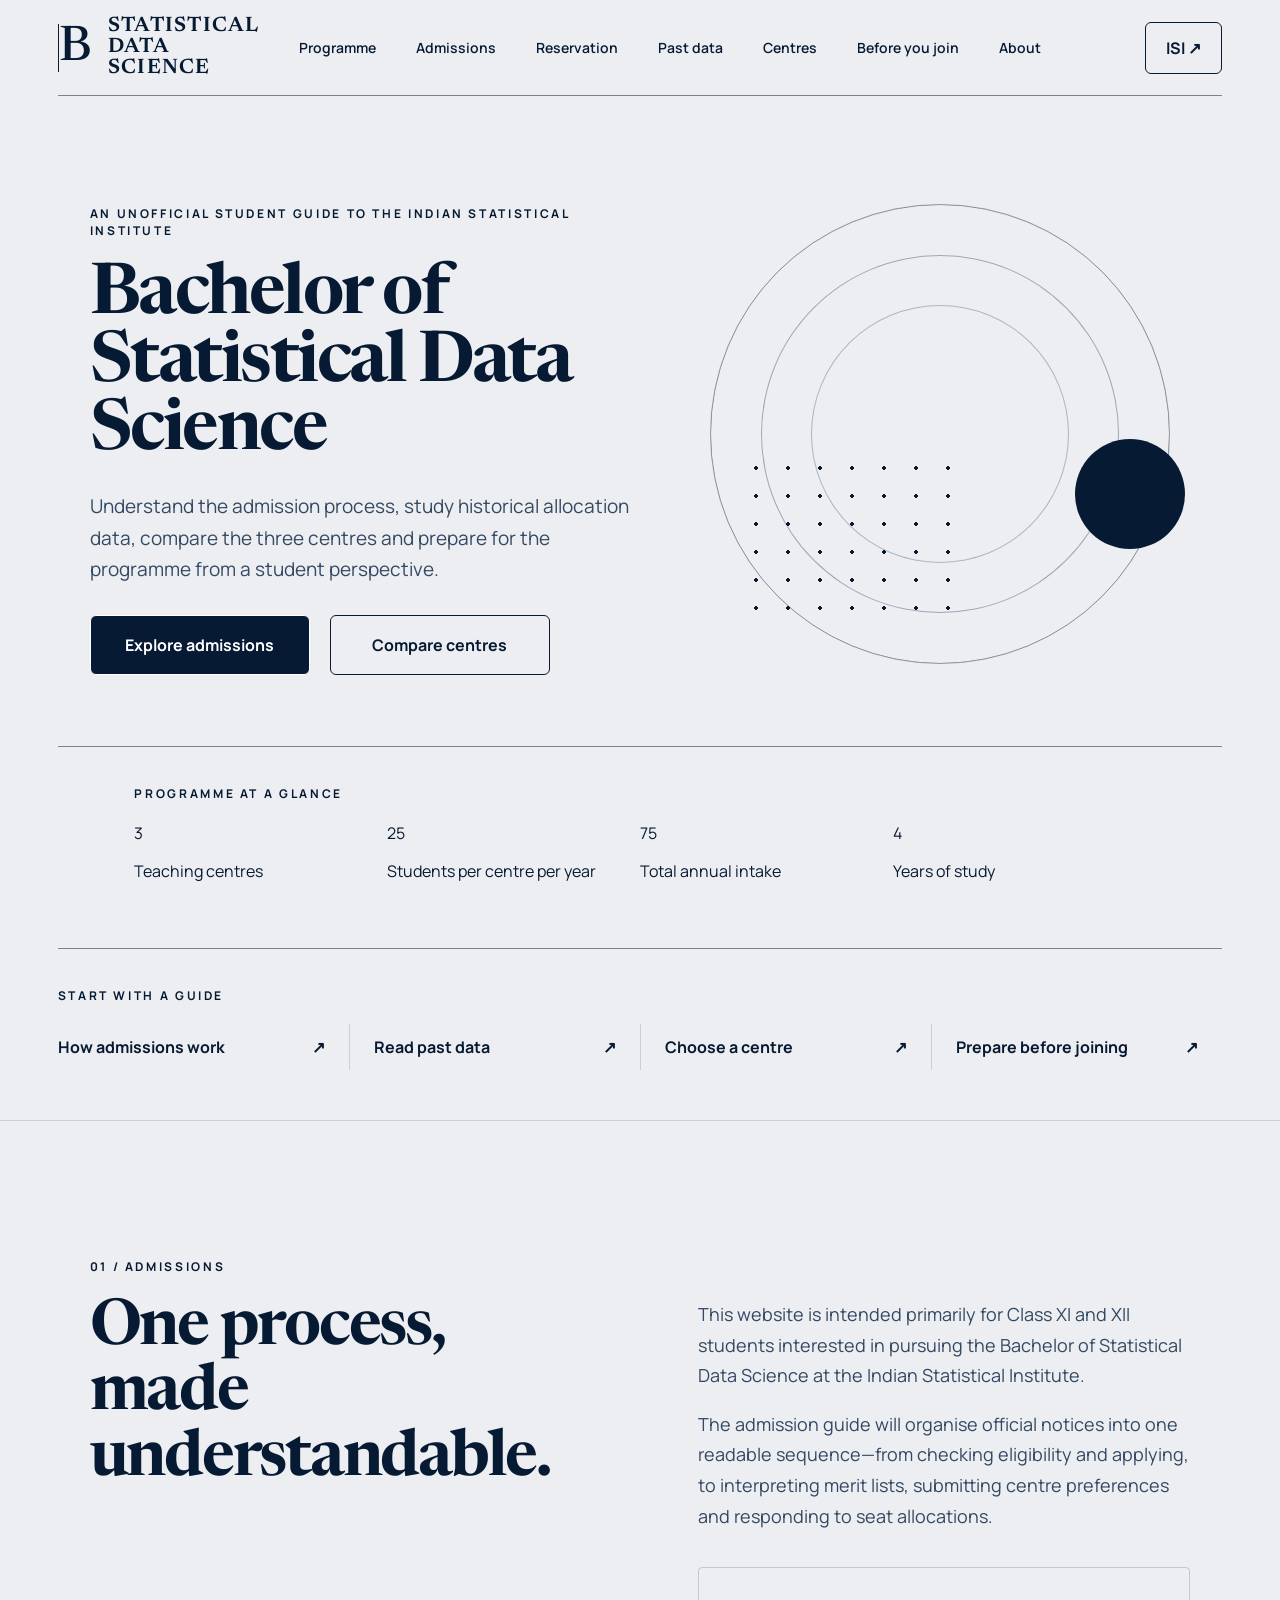
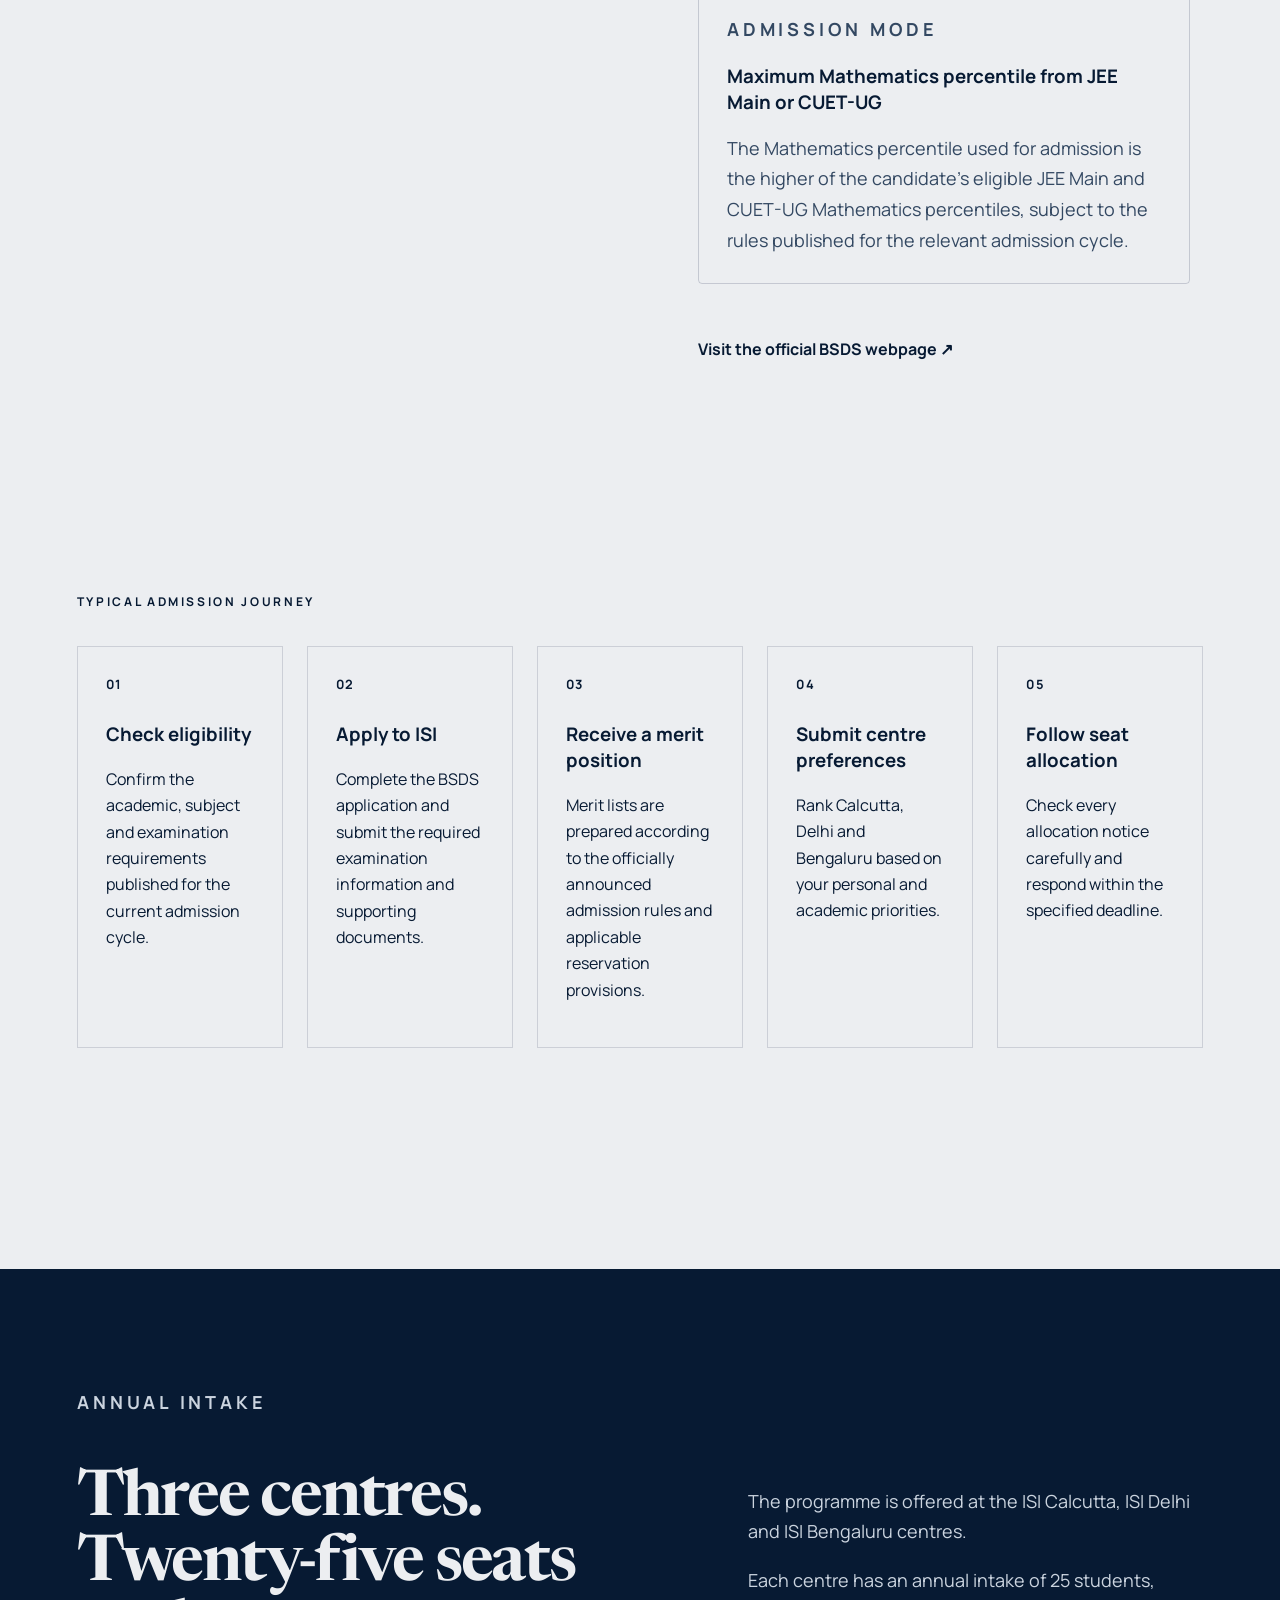
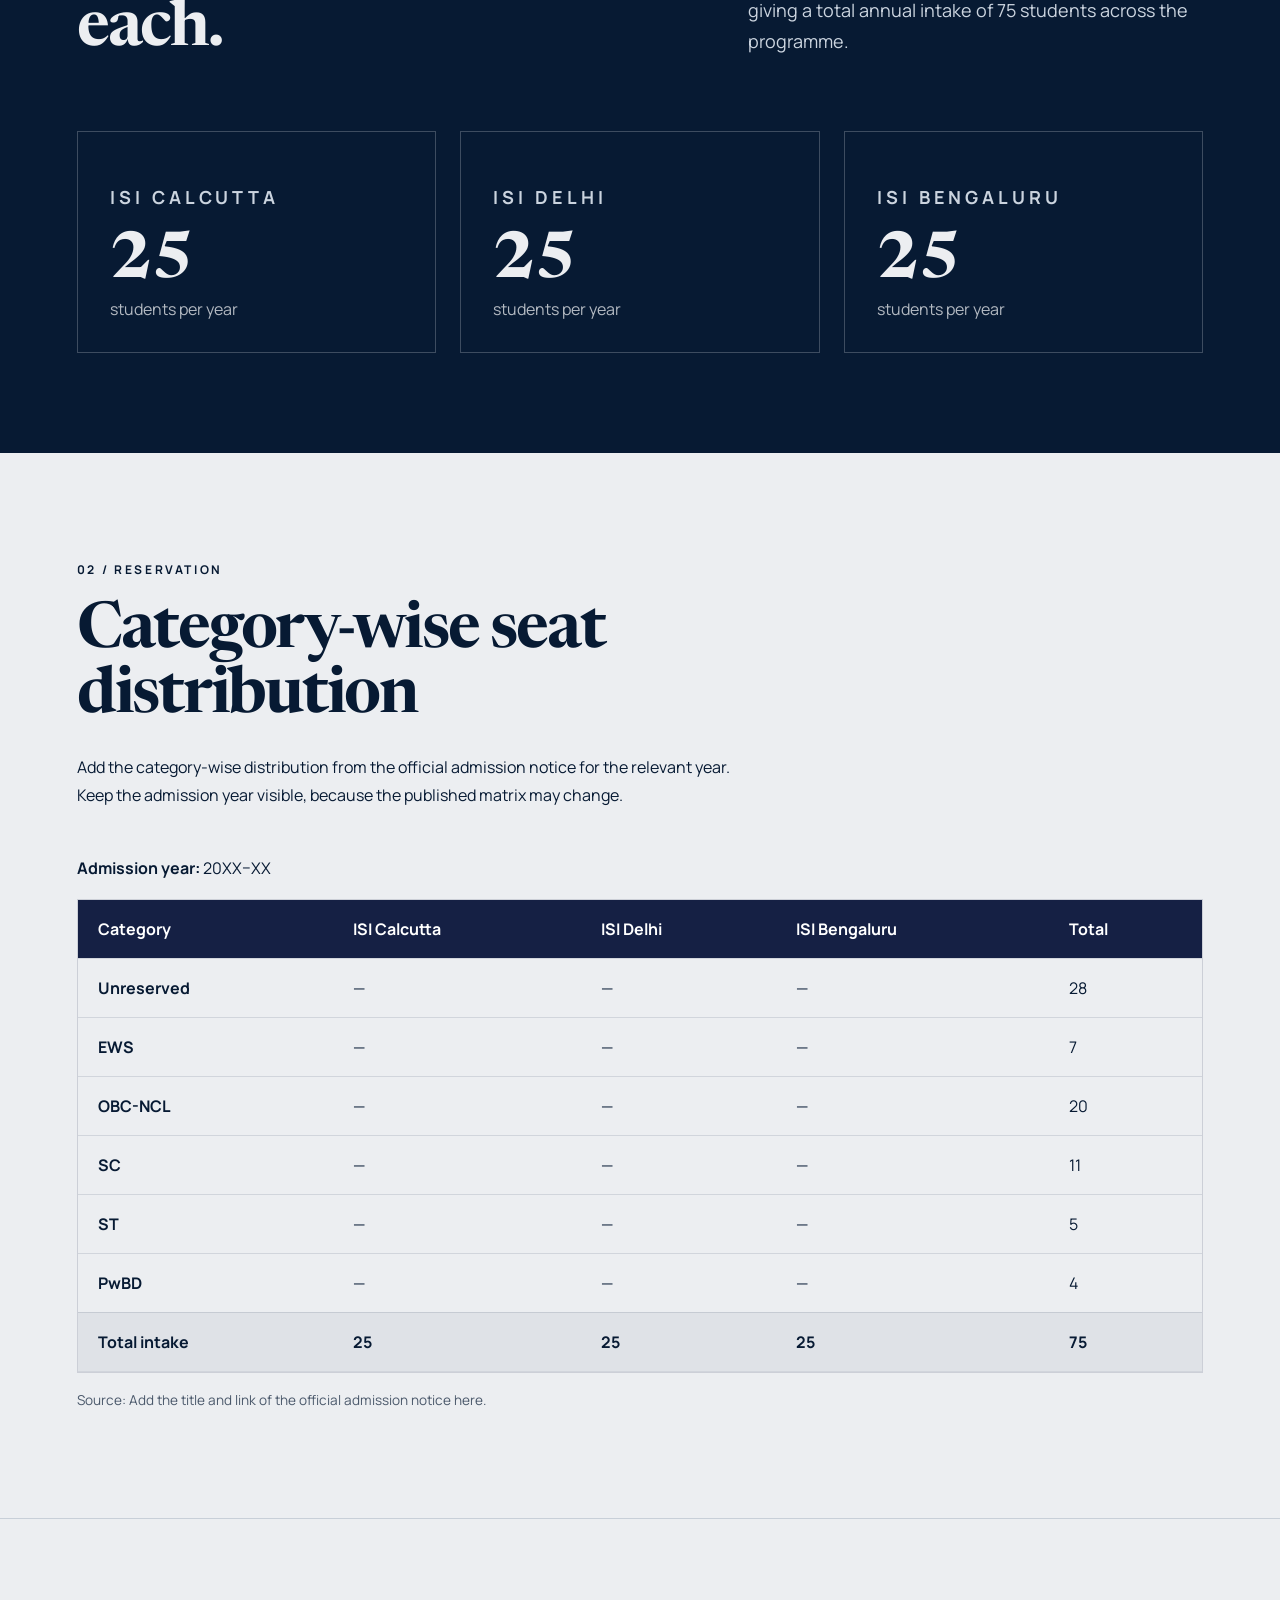
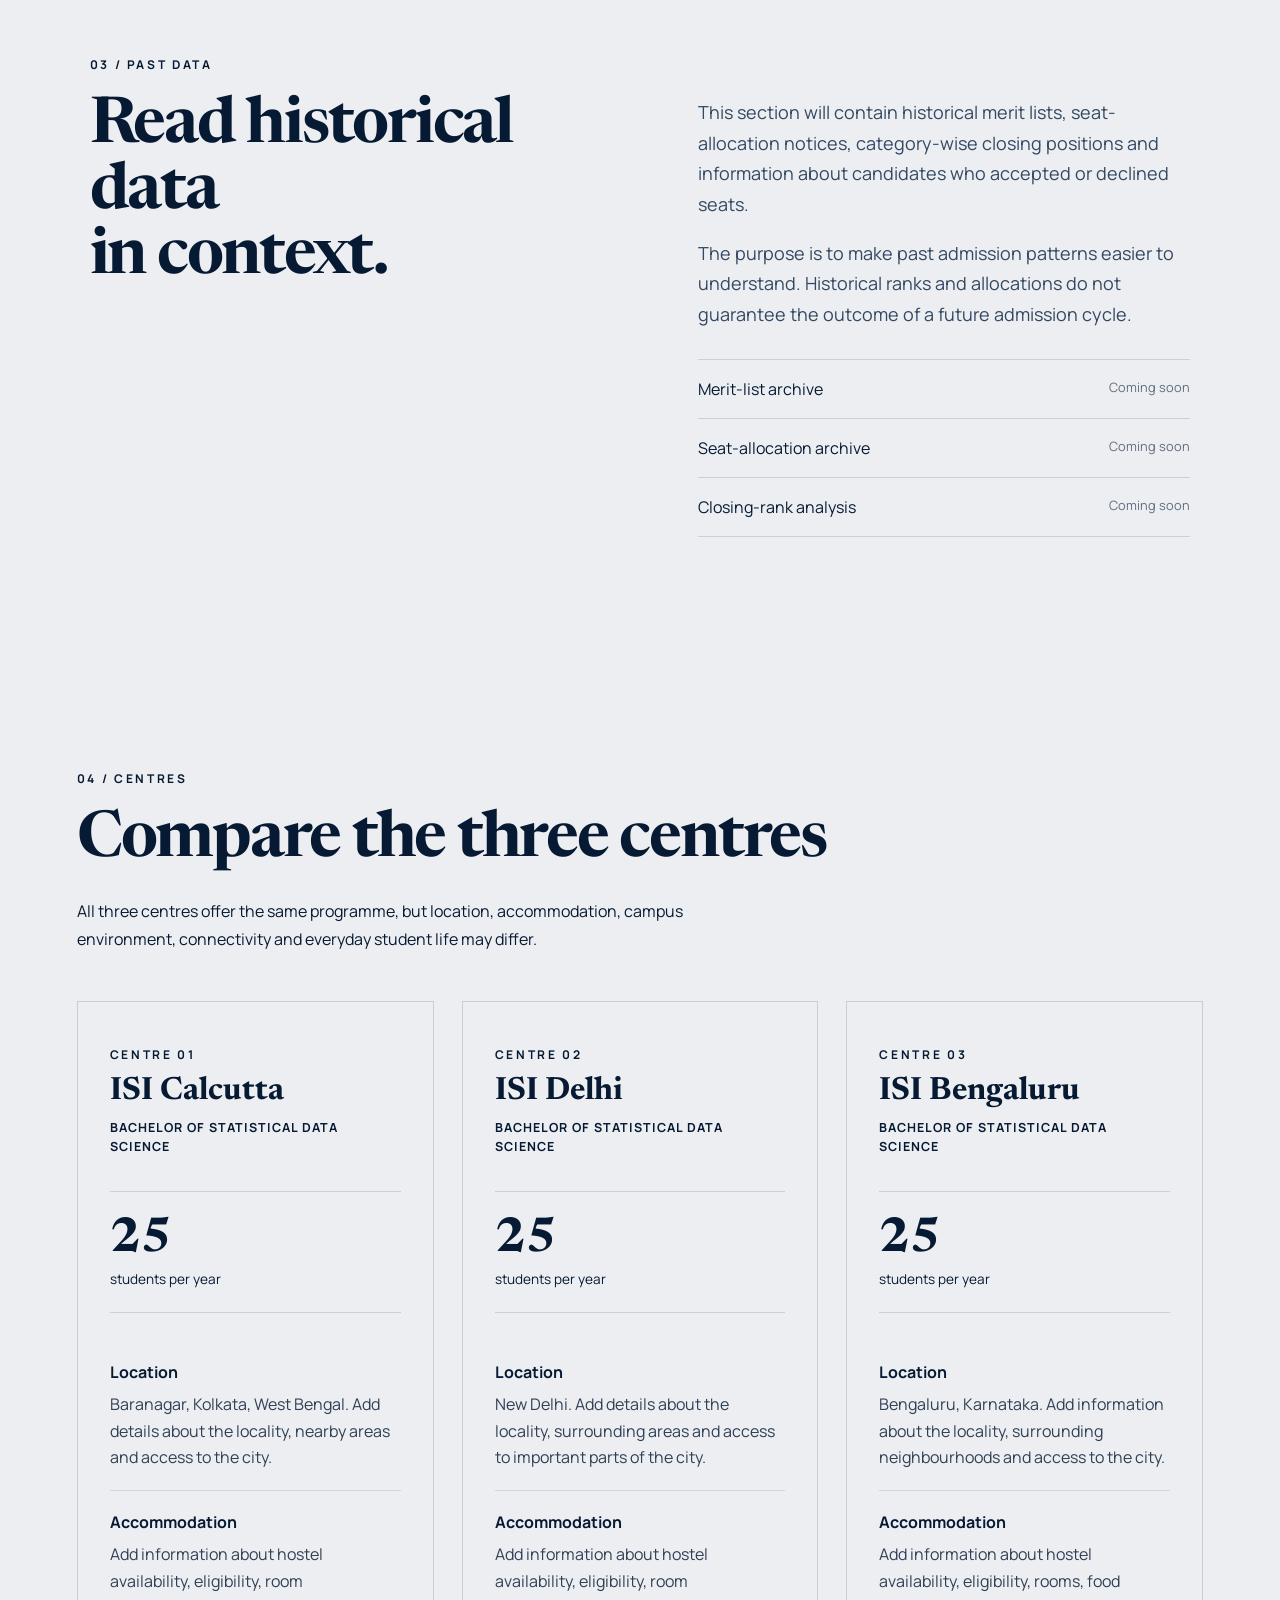
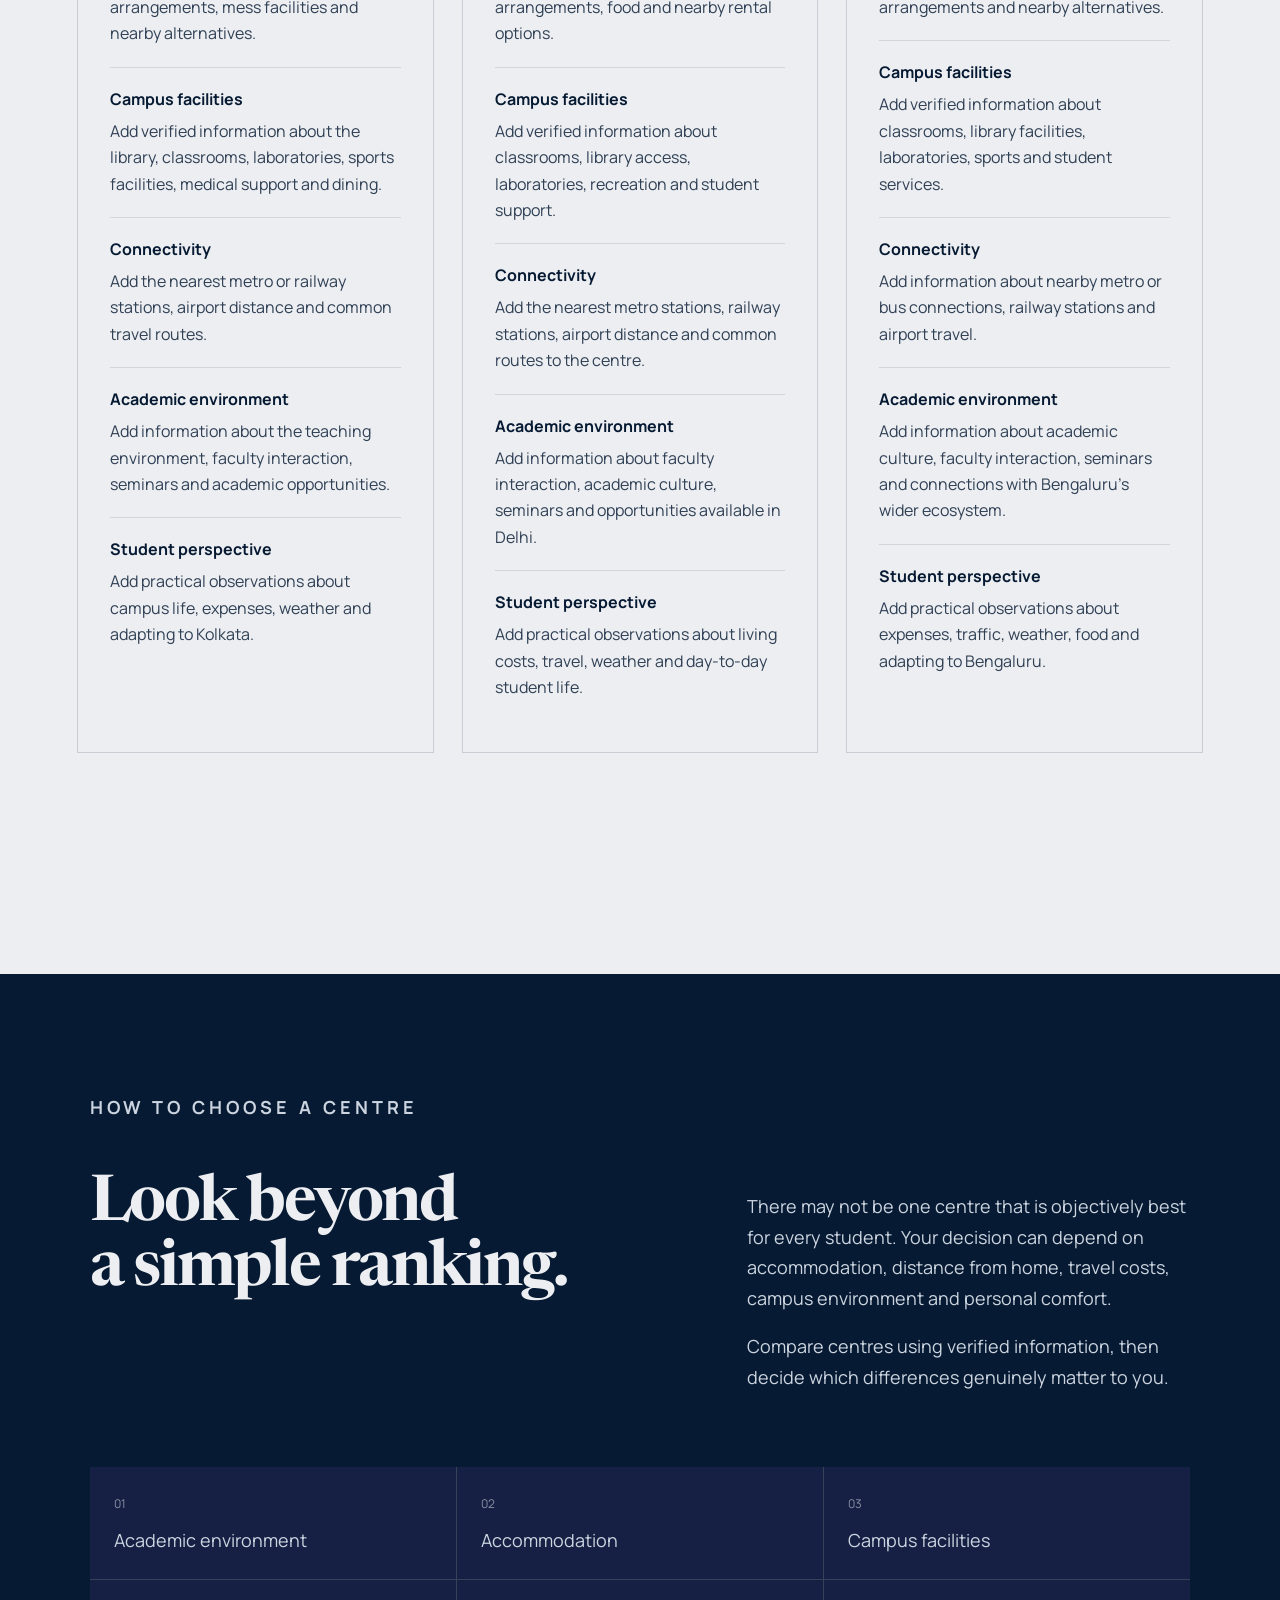
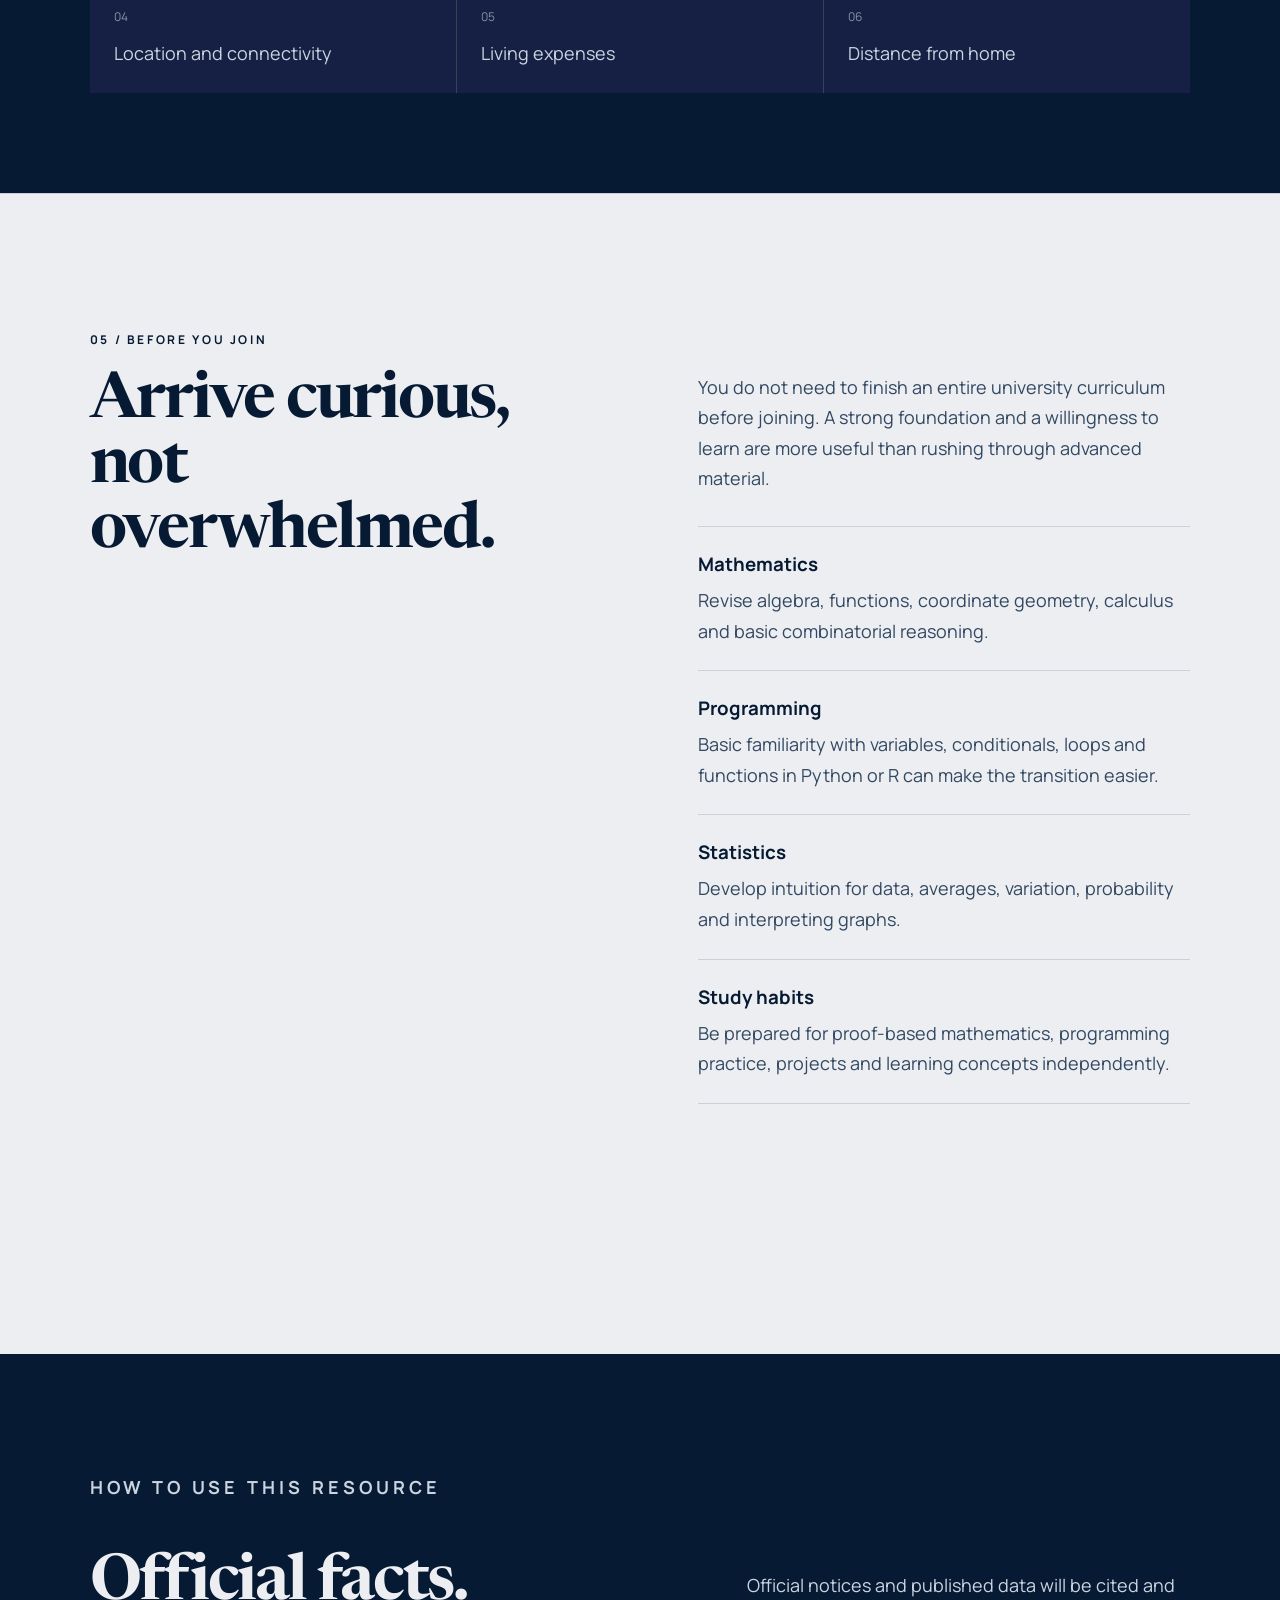
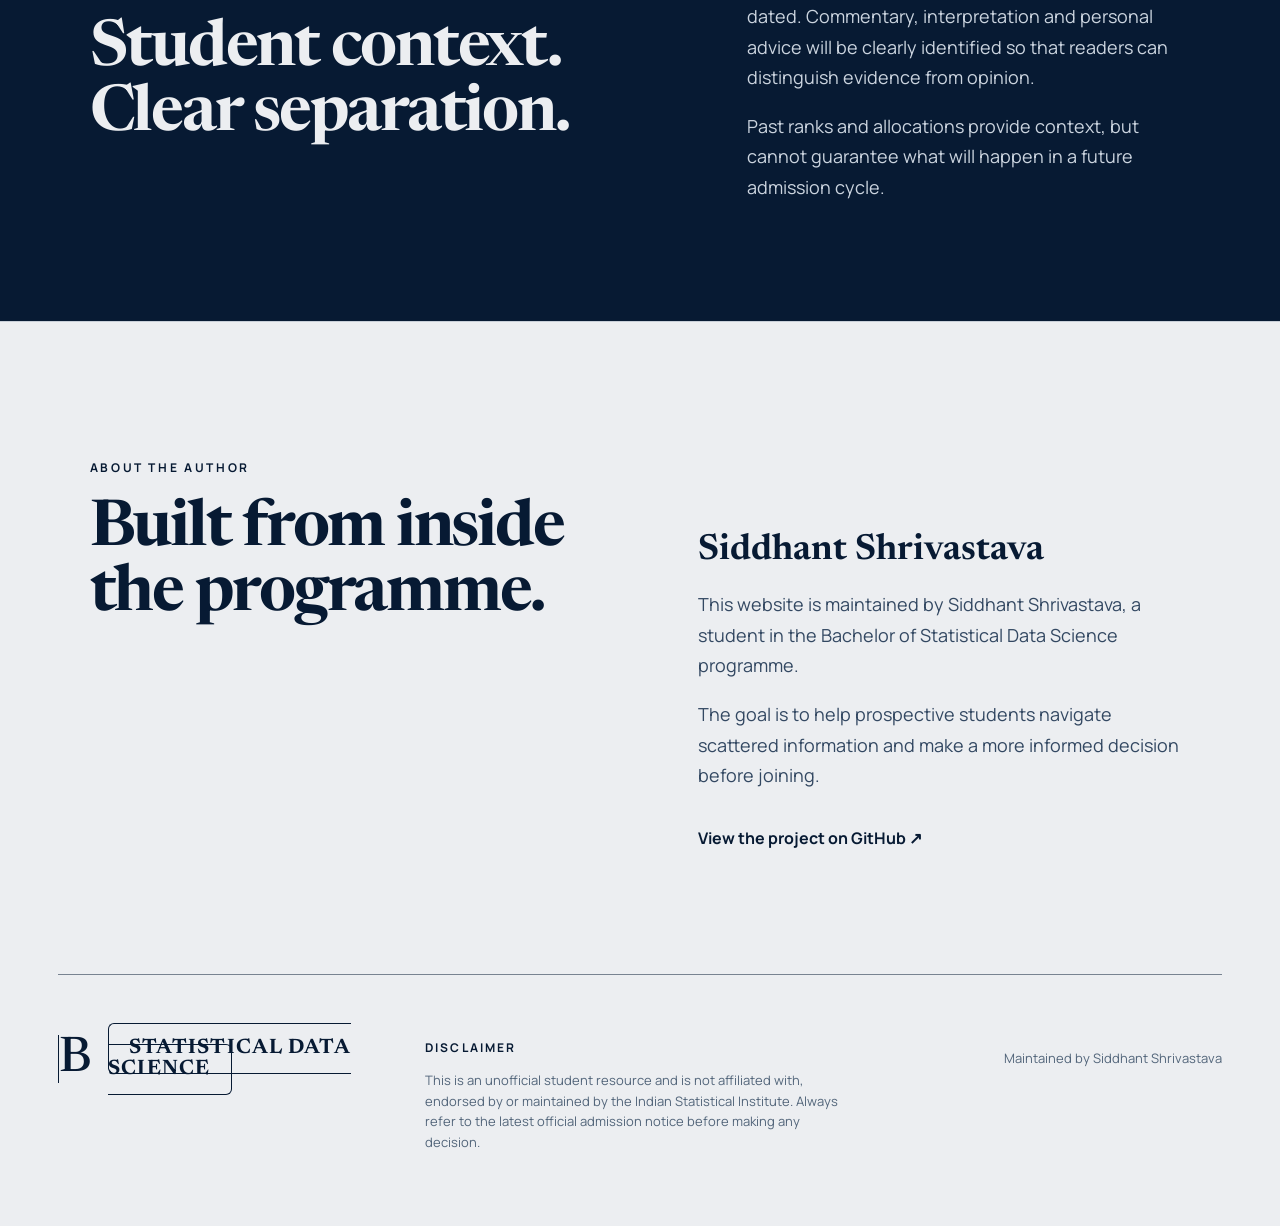
==== index.html @ 659dcff4 "Update index.html" ====
<!doctype html>
<html lang="en">
<head>
  <meta charset="UTF-8">
  <meta name="viewport" content="width=device-width, initial-scale=1.0">

  <meta
    name="description"
    content="An unofficial student guide to ISI BSDS admissions, centres, historical data and preparation."
  >

  <title>Bachelor of Statistical Data Science | ISI Calcutta</title>

  <link rel="preconnect" href="https://fonts.googleapis.com">
  <link rel="preconnect" href="https://fonts.gstatic.com" crossorigin>

  <link
    href="https://fonts.googleapis.com/css2?family=Manrope:wght@400;500;600;700&family=Newsreader:opsz,wght@6..72,500;6..72,650&display=swap"
    rel="stylesheet"
  >

  <link rel="stylesheet" href="styles.css">
</head>

<body>

  <!-- Header -->
  <header class="header">
    <a
      class="brand"
      href="https://www.isical.ac.in/~deanweb/bsds.html"
      target="_blank"
      rel="noopener"
    >
      <span class="monogram">B</span>
      <span>Statistical Data Science</span>
    </a>

    <nav aria-label="Main navigation">
      <a href="#programme">Programme</a>
      <a href="#admissions">Admissions</a>
      <a href="#reservation">Reservation</a>
      <a href="#past-data">Past data</a>
      <a href="#centres">Centres</a>
      <a href="#before-joining">Before you join</a>
      <a href="#about">About</a>
    </nav>

    <a
      class="outline-link"
      href="https://www.isical.ac.in/"
      target="_blank"
      rel="noopener"
    >
      ISI ↗
    </a>
  </header>

  <main id="top">

    <!-- Hero -->
    <section class="hero" id="programme">
      <div>
        <p class="eyebrow">
          An unofficial student guide to the Indian Statistical Institute
        </p>

        <h1>
          Bachelor of<br>
          Statistical Data Science
        </h1>

        <p class="lede">
          Understand the admission process, study historical allocation data,
          compare the three centres and prepare for the programme from a
          student perspective.
        </p>

        <div class="actions">
          <a class="button primary" href="#admissions">
            Explore admissions
          </a>

          <a class="button" href="#centres">
            Compare centres
          </a>
        </div>
      </div>

      <div class="art" aria-hidden="true">
        <div class="rings"></div>
        <div class="dots"></div>
        <div class="orb"></div>
      </div>
    </section>


    <!-- Programme facts -->
    <section class="quick programme-facts">
      <p class="eyebrow">Programme at a glance</p>

      <div class="quick-grid">
        <div class="fact-card">
          <span class="fact-number">3</span>
          <p>Teaching centres</p>
        </div>

        <div class="fact-card">
          <span class="fact-number">25</span>
          <p>Students per centre per year</p>
        </div>

        <div class="fact-card">
          <span class="fact-number">75</span>
          <p>Total annual intake</p>
        </div>

        <div class="fact-card">
          <span class="fact-number">4</span>
          <p>Years of study</p>
        </div>
      </div>
    </section>


    <!-- Quick navigation -->
    <section class="quick">
      <p class="eyebrow">Start with a guide</p>

      <div class="quick-grid">
        <a href="#admissions">
          How admissions work <span>↗</span>
        </a>

        <a href="#past-data">
          Read past data <span>↗</span>
        </a>

        <a href="#centres">
          Choose a centre <span>↗</span>
        </a>

        <a href="#before-joining">
          Prepare before joining <span>↗</span>
        </a>
      </div>
    </section>


    <!-- Admissions -->
    <section class="split" id="admissions">
      <div>
        <p class="label">01 / Admissions</p>

        <h2>
          One process,<br>
          made understandable.
        </h2>
      </div>

      <div class="copy">
        <p>
          This website is intended primarily for Class XI and XII students
          interested in pursuing the Bachelor of Statistical Data Science at
          the Indian Statistical Institute.
        </p>

        <p>
          The admission guide will organise official notices into one readable
          sequence—from checking eligibility and applying, to interpreting
          merit lists, submitting centre preferences and responding to seat
          allocations.
        </p>

        <div class="information-box">
          <p class="label">Admission mode</p>

          <h3>
            Maximum Mathematics percentile from JEE Main or CUET-UG
          </h3>

          <p>
            The Mathematics percentile used for admission is the higher of the
            candidate’s eligible JEE Main and CUET-UG Mathematics percentiles,
            subject to the rules published for the relevant admission cycle.
          </p>
        </div>

        <a
          class="text-link"
          href="https://www.isical.ac.in/~deanweb/bsds.html"
          target="_blank"
          rel="noopener"
        >
          Visit the official BSDS webpage ↗
        </a>
      </div>
    </section>


    <!-- Admission process -->
    <section class="process-section">
      <p class="label">Typical admission journey</p>

      <div class="process-grid">
        <article>
          <span class="step-number">01</span>
          <h3>Check eligibility</h3>
          <p>
            Confirm the academic, subject and examination requirements
            published for the current admission cycle.
          </p>
        </article>

        <article>
          <span class="step-number">02</span>
          <h3>Apply to ISI</h3>
          <p>
            Complete the BSDS application and submit the required examination
            information and supporting documents.
          </p>
        </article>

        <article>
          <span class="step-number">03</span>
          <h3>Receive a merit position</h3>
          <p>
            Merit lists are prepared according to the officially announced
            admission rules and applicable reservation provisions.
          </p>
        </article>

        <article>
          <span class="step-number">04</span>
          <h3>Submit centre preferences</h3>
          <p>
            Rank Calcutta, Delhi and Bengaluru based on your personal and
            academic priorities.
          </p>
        </article>

        <article>
          <span class="step-number">05</span>
          <h3>Follow seat allocation</h3>
          <p>
            Check every allocation notice carefully and respond within the
            specified deadline.
          </p>
        </article>
      </div>
    </section>


    <!-- Intake -->
    <section class="dark intake-section">
      <p class="eyebrow">Annual intake</p>

      <div class="dark-grid">
        <h2>
          Three centres.<br>
          Twenty-five seats each.
        </h2>

        <div>
          <p>
            The programme is offered at the ISI Calcutta, ISI Delhi and
            ISI Bengaluru centres.
          </p>

          <p>
            Each centre has an annual intake of 25 students, giving a total
            annual intake of 75 students across the programme.
          </p>
        </div>
      </div>

      <div class="intake-grid">
        <article>
          <p class="label">ISI Calcutta</p>
          <strong>25</strong>
          <span>students per year</span>
        </article>

        <article>
          <p class="label">ISI Delhi</p>
          <strong>25</strong>
          <span>students per year</span>
        </article>

        <article>
          <p class="label">ISI Bengaluru</p>
          <strong>25</strong>
          <span>students per year</span>
        </article>
      </div>
    </section>


    <!-- Reservation matrix -->
    <section class="reservation-section" id="reservation">
      <div class="section-heading">
        <p class="label">02 / Reservation</p>

        <h2>Category-wise seat distribution</h2>

        <p>
          Add the category-wise distribution from the official admission
          notice for the relevant year. Keep the admission year visible,
          because the published matrix may change.
        </p>
      </div>

      <div class="table-note">
        <strong>Admission year:</strong>
        <span>20XX–XX</span>
      </div>

      <div class="table-wrapper">
        <table class="reservation-table">
          <thead>
            <tr>
              <th scope="col">Category</th>
              <th scope="col">ISI Calcutta</th>
              <th scope="col">ISI Delhi</th>
              <th scope="col">ISI Bengaluru</th>
              <th scope="col">Total</th>
            </tr>
          </thead>

          <tbody>
            <tr>
              <th scope="row">Unreserved</th>
              <td>—</td>
              <td>—</td>
              <td>—</td>
              <td>28</td>
            </tr>

            <tr>
              <th scope="row">EWS</th>
              <td>—</td>
              <td>—</td>
              <td>—</td>
              <td>7</td>
            </tr>

            <tr>
              <th scope="row">OBC-NCL</th>
              <td>—</td>
              <td>—</td>
              <td>—</td>
              <td>20</td>
            </tr>

            <tr>
              <th scope="row">SC</th>
              <td>—</td>
              <td>—</td>
              <td>—</td>
              <td>11</td>
            </tr>

            <tr>
              <th scope="row">ST</th>
              <td>—</td>
              <td>—</td>
              <td>—</td>
              <td>5</td>
            </tr>

            <tr>
              <th scope="row">PwBD</th>
              <td>—</td>
              <td>—</td>
              <td>—</td>
              <td>4</td>
            </tr>
          </tbody>

          <tfoot>
            <tr>
              <th scope="row">Total intake</th>
              <td>25</td>
              <td>25</td>
              <td>25</td>
              <td>75</td>
            </tr>
          </tfoot>
        </table>
      </div>

      <p class="source-note">
        Source: Add the title and link of the official admission notice here.
      </p>
    </section>


    <!-- Past data -->
    <section class="split" id="past-data">
      <div>
        <p class="label">03 / Past data</p>

        <h2>
          Read historical data<br>
          in context.
        </h2>
      </div>

      <div class="copy">
        <p>
          This section will contain historical merit lists, seat-allocation
          notices, category-wise closing positions and information about
          candidates who accepted or declined seats.
        </p>

        <p>
          The purpose is to make past admission patterns easier to understand.
          Historical ranks and allocations do not guarantee the outcome of a
          future admission cycle.
        </p>

        <div class="data-links">
          <a href="#">
            Merit-list archive
            <span>Coming soon</span>
          </a>

          <a href="#">
            Seat-allocation archive
            <span>Coming soon</span>
          </a>

          <a href="#">
            Closing-rank analysis
            <span>Coming soon</span>
          </a>
        </div>
      </div>
    </section>


    <!-- Centres -->
    <section class="centres-section" id="centres">
      <div class="section-heading">
        <p class="label">04 / Centres</p>

        <h2>Compare the three centres</h2>

        <p>
          All three centres offer the same programme, but location,
          accommodation, campus environment, connectivity and everyday student
          life may differ.
        </p>
      </div>

      <div class="centre-grid">

        <!-- Calcutta -->
        <article class="centre-card">
          <div class="centre-heading">
            <p class="label">Centre 01</p>
            <h3>ISI Calcutta</h3>
            <p class="programme-name">
              Bachelor of Statistical Data Science
            </p>
          </div>

          <div class="centre-intake">
            <strong>25</strong>
            <span>students per year</span>
          </div>

          <dl class="centre-details">
            <div>
              <dt>Location</dt>
              <dd>
                Baranagar, Kolkata, West Bengal. Add details about the locality,
                nearby areas and access to the city.
              </dd>
            </div>

            <div>
              <dt>Accommodation</dt>
              <dd>
                Add information about hostel availability, eligibility,
                room arrangements, mess facilities and nearby alternatives.
              </dd>
            </div>

            <div>
              <dt>Campus facilities</dt>
              <dd>
                Add verified information about the library, classrooms,
                laboratories, sports facilities, medical support and dining.
              </dd>
            </div>

            <div>
              <dt>Connectivity</dt>
              <dd>
                Add the nearest metro or railway stations, airport distance
                and common travel routes.
              </dd>
            </div>

            <div>
              <dt>Academic environment</dt>
              <dd>
                Add information about the teaching environment, faculty
                interaction, seminars and academic opportunities.
              </dd>
            </div>

            <div>
              <dt>Student perspective</dt>
              <dd>
                Add practical observations about campus life, expenses,
                weather and adapting to Kolkata.
              </dd>
            </div>
          </dl>
        </article>


        <!-- Delhi -->
        <article class="centre-card">
          <div class="centre-heading">
            <p class="label">Centre 02</p>
            <h3>ISI Delhi</h3>
            <p class="programme-name">
              Bachelor of Statistical Data Science
            </p>
          </div>

          <div class="centre-intake">
            <strong>25</strong>
            <span>students per year</span>
          </div>

          <dl class="centre-details">
            <div>
              <dt>Location</dt>
              <dd>
                New Delhi. Add details about the locality, surrounding areas
                and access to important parts of the city.
              </dd>
            </div>

            <div>
              <dt>Accommodation</dt>
              <dd>
                Add information about hostel availability, eligibility,
                room arrangements, food and nearby rental options.
              </dd>
            </div>

            <div>
              <dt>Campus facilities</dt>
              <dd>
                Add verified information about classrooms, library access,
                laboratories, recreation and student support.
              </dd>
            </div>

            <div>
              <dt>Connectivity</dt>
              <dd>
                Add the nearest metro stations, railway stations, airport
                distance and common routes to the centre.
              </dd>
            </div>

            <div>
              <dt>Academic environment</dt>
              <dd>
                Add information about faculty interaction, academic culture,
                seminars and opportunities available in Delhi.
              </dd>
            </div>

            <div>
              <dt>Student perspective</dt>
              <dd>
                Add practical observations about living costs, travel,
                weather and day-to-day student life.
              </dd>
            </div>
          </dl>
        </article>


        <!-- Bengaluru -->
        <article class="centre-card">
          <div class="centre-heading">
            <p class="label">Centre 03</p>
            <h3>ISI Bengaluru</h3>
            <p class="programme-name">
              Bachelor of Statistical Data Science
            </p>
          </div>

          <div class="centre-intake">
            <strong>25</strong>
            <span>students per year</span>
          </div>

          <dl class="centre-details">
            <div>
              <dt>Location</dt>
              <dd>
                Bengaluru, Karnataka. Add information about the locality,
                surrounding neighbourhoods and access to the city.
              </dd>
            </div>

            <div>
              <dt>Accommodation</dt>
              <dd>
                Add information about hostel availability, eligibility,
                rooms, food arrangements and nearby alternatives.
              </dd>
            </div>

            <div>
              <dt>Campus facilities</dt>
              <dd>
                Add verified information about classrooms, library facilities,
                laboratories, sports and student services.
              </dd>
            </div>

            <div>
              <dt>Connectivity</dt>
              <dd>
                Add information about nearby metro or bus connections,
                railway stations and airport travel.
              </dd>
            </div>

            <div>
              <dt>Academic environment</dt>
              <dd>
                Add information about academic culture, faculty interaction,
                seminars and connections with Bengaluru’s wider ecosystem.
              </dd>
            </div>

            <div>
              <dt>Student perspective</dt>
              <dd>
                Add practical observations about expenses, traffic, weather,
                food and adapting to Bengaluru.
              </dd>
            </div>
          </dl>
        </article>

      </div>
    </section>


    <!-- Centre-choice framework -->
    <section class="dark">
      <p class="eyebrow">How to choose a centre</p>

      <div class="dark-grid">
        <h2>
          Look beyond<br>
          a simple ranking.
        </h2>

        <div>
          <p>
            There may not be one centre that is objectively best for every
            student. Your decision can depend on accommodation, distance from
            home, travel costs, campus environment and personal comfort.
          </p>

          <p>
            Compare centres using verified information, then decide which
            differences genuinely matter to you.
          </p>
        </div>
      </div>

      <div class="comparison-grid">
        <div>
          <span>01</span>
          <p>Academic environment</p>
        </div>

        <div>
          <span>02</span>
          <p>Accommodation</p>
        </div>

        <div>
          <span>03</span>
          <p>Campus facilities</p>
        </div>

        <div>
          <span>04</span>
          <p>Location and connectivity</p>
        </div>

        <div>
          <span>05</span>
          <p>Living expenses</p>
        </div>

        <div>
          <span>06</span>
          <p>Distance from home</p>
        </div>
      </div>
    </section>


    <!-- Before joining -->
    <section class="split" id="before-joining">
      <div>
        <p class="label">05 / Before you join</p>

        <h2>
          Arrive curious,<br>
          not overwhelmed.
        </h2>
      </div>

      <div class="copy">
        <p>
          You do not need to finish an entire university curriculum before
          joining. A strong foundation and a willingness to learn are more
          useful than rushing through advanced material.
        </p>

        <div class="preparation-list">
          <article>
            <h3>Mathematics</h3>
            <p>
              Revise algebra, functions, coordinate geometry, calculus and
              basic combinatorial reasoning.
            </p>
          </article>

          <article>
            <h3>Programming</h3>
            <p>
              Basic familiarity with variables, conditionals, loops and
              functions in Python or R can make the transition easier.
            </p>
          </article>

          <article>
            <h3>Statistics</h3>
            <p>
              Develop intuition for data, averages, variation, probability
              and interpreting graphs.
            </p>
          </article>

          <article>
            <h3>Study habits</h3>
            <p>
              Be prepared for proof-based mathematics, programming practice,
              projects and learning concepts independently.
            </p>
          </article>
        </div>
      </div>
    </section>


    <!-- Use of resource -->
    <section class="dark">
      <p class="eyebrow">How to use this resource</p>

      <div class="dark-grid">
        <h2>
          Official facts.<br>
          Student context.<br>
          Clear separation.
        </h2>

        <div>
          <p>
            Official notices and published data will be cited and dated.
            Commentary, interpretation and personal advice will be clearly
            identified so that readers can distinguish evidence from opinion.
          </p>

          <p>
            Past ranks and allocations provide context, but cannot guarantee
            what will happen in a future admission cycle.
          </p>
        </div>
      </div>
    </section>


    <!-- Author -->
    <section class="split" id="about">
      <div>
        <p class="label">About the author</p>

        <h2>
          Built from inside<br>
          the programme.
        </h2>
      </div>

      <div class="author">
        <h3>Siddhant Shrivastava</h3>

        <p>
          This website is maintained by Siddhant Shrivastava, a student in the
          Bachelor of Statistical Data Science programme.
        </p>

        <p>
          The goal is to help prospective students navigate scattered
          information and make a more informed decision before joining.
        </p>

        <a
          class="text-link"
          href="https://github.com/sid-computing/bsds-admissions"
          target="_blank"
          rel="noopener"
        >
          View the project on GitHub ↗
        </a>
      </div>
    </section>

  </main>


  <!-- Footer -->
  <footer>
    <div class="brand">
      <span class="monogram">B</span>

      <span>
        <a
          class="outline-link"
          href="https://bsds-isi.github.io/"
          target="_blank"
          rel="noopener"
        >
          Statistical Data Science
        </a>
      </span>
    </div>

    <div>
      <strong>Disclaimer</strong>

      <p>
        This is an unofficial student resource and is not affiliated with,
        endorsed by or maintained by the Indian Statistical Institute.
        Always refer to the latest official admission notice before making
        any decision.
      </p>
    </div>

    <p>Maintained by Siddhant Shrivastava</p>
  </footer>

</body>
</html>
---- styles.css ----
:root{--silver:#eceef1;--navy:#071a33;--muted:#52657a;--rule:#c8cfd8}*{box-sizing:border-box}html{scroll-behavior:smooth}body{margin:0;background:var(--silver);color:var(--navy);font-family:Manrope,sans-serif}a{color:inherit;text-decoration:none}.header{height:96px;margin:0 4.5vw;border-bottom:1px solid #071a3380;display:grid;grid-template-columns:1fr auto 1fr;align-items:center;gap:36px}.brand{display:flex;align-items:center;gap:15px;font-family:Newsreader,serif;font-size:21px;font-weight:650;letter-spacing:.06em;text-transform:uppercase}.monogram{width:40px;height:48px;display:grid;place-items:center;border-left:1px solid;font:500 49px/1 Newsreader,serif}.header nav{display:flex;gap:40px;font-size:14px;font-weight:600;white-space:nowrap}.header nav a:hover,.text-link:hover{text-decoration:underline;text-underline-offset:7px}.outline-link,.button{border:1px solid;border-radius:6px;padding:14px 20px;font-weight:700}.outline-link{justify-self:end}.hero{min-height:650px;padding:86px 7vw 60px;display:grid;grid-template-columns:1.2fr .8fr;align-items:center;gap:50px;overflow:hidden}.eyebrow,.label{font-size:12px;font-weight:700;letter-spacing:.22em;text-transform:uppercase}.hero h1,h2{font-family:Newsreader,serif;font-weight:650;letter-spacing:-.035em}.hero h1{font-size:clamp(60px,5.5vw,86px);line-height:.97;margin:24px 0}.lede{max-width:650px;color:#334862;font-size:19px;line-height:1.65}.actions{display:flex;gap:20px;margin-top:30px}.button{display:inline-flex;justify-content:center;min-width:220px;padding:18px 25px}.primary{background:var(--navy);color:white}.art{position:relative;width:500px;height:500px}.rings{position:absolute;inset:20px;border:1px solid #071a3366;border-radius:50%;box-shadow:inset 0 0 0 50px var(--silver),inset 0 0 0 51px #071a3355,inset 0 0 0 100px var(--silver),inset 0 0 0 101px #071a3344}.dots{position:absolute;left:50px;top:270px;width:230px;height:160px;background-image:radial-gradient(var(--navy) 2px,transparent 2px);background-size:32px 28px}.orb{position:absolute;right:5px;top:255px;width:110px;height:110px;border-radius:50%;background:var(--navy)}.quick{margin:0 4.5vw;padding:26px 0 50px;border-top:1px solid #071a3380}.quick-grid{display:grid;grid-template-columns:repeat(4,1fr);margin-top:20px}.quick-grid a{display:flex;justify-content:space-between;padding:12px 24px;border-left:1px solid var(--rule);font-weight:700}.quick-grid a:first-child{border:0;padding-left:0}.split{padding:125px 7vw;display:grid;grid-template-columns:1fr 1fr;gap:9vw;border-top:1px solid var(--rule)}h2{font-size:clamp(48px,5vw,72px);line-height:1.02;margin:22px 0}.copy,.author{padding-top:35px}.copy p,.author p,.dark p{font-size:18px;line-height:1.7;color:#334862}.text-link{display:inline-block;margin-top:18px;font-weight:700}.cards{margin:0 4.5vw;display:grid;grid-template-columns:repeat(3,1fr);border-block:1px solid}.cards article{min-height:380px;padding:45px 40px;display:flex;flex-direction:column;border-left:1px solid var(--rule)}.cards article:first-child{border:0}.cards h3,.author h3{font:650 36px/1.1 Newsreader,serif;margin:50px 0 15px}.cards article>p:not(.label){color:#465a70;line-height:1.65}.cards small{margin-top:auto;padding-top:24px;border-top:1px solid var(--rule);color:var(--muted);text-transform:uppercase;letter-spacing:.1em}.dark{margin-top:125px;padding:100px 7vw;background:var(--navy);color:var(--silver)}.dark-grid{display:grid;grid-template-columns:1.1fr .9fr;gap:9vw;margin-top:50px}.dark-grid h2{margin:0}.dark p{color:#cbd4df}footer{margin:0 4.5vw;padding:60px 0;display:grid;grid-template-columns:1fr 1.4fr 1fr;gap:60px;border-top:1px solid #071a3380;align-items:start}footer strong{font-size:12px;letter-spacing:.18em;text-transform:uppercase}footer p{color:var(--muted);font-size:13px;line-height:1.6}footer>p{text-align:right}@media(max-width:1000px){.header nav{display:none}.header{grid-template-columns:1fr 1fr}.hero{grid-template-columns:1fr}.art{display:none}.quick-grid{grid-template-columns:1fr 1fr}.cards{grid-template-columns:1fr}.cards article{border-left:0;border-top:1px solid var(--rule)}}@media(max-width:680px){.header{height:78px;margin:0 22px}.brand{font-size:16px}.monogram{width:30px;height:38px;font-size:38px}.outline-link{padding:10px 12px}.hero{padding:65px 24px 45px;min-height:0}.hero h1{font-size:47px}.lede{font-size:17px}.actions{flex-direction:column}.button{width:100%}.quick{margin:0 24px}.quick-grid{grid-template-columns:1fr}.quick-grid a,.quick-grid a:first-child{padding:17px 0;border:0;border-top:1px solid var(--rule)}.split{padding:85px 24px;grid-template-columns:1fr;gap:20px}.copy,.author{padding-top:0}.cards{margin:0 24px}.cards article{padding:38px 10px}.dark{margin-top:80px;padding:75px 24px}.dark-grid{grid-template-columns:1fr;gap:35px}footer{margin:0 24px;grid-template-columns:1fr;gap:25px}footer>p{text-align:left}}
/* ==================================================
   SPACING FOR NEW SECTIONS
   ================================================== */

.programme-facts,
.process-section,
.intake-section,
.reservation-section,
.centres-section {
  padding-left: clamp(24px, 6vw, 96px);
  padding-right: clamp(24px, 6vw, 96px);
}

/* Vertical spacing */
.process-section,
.reservation-section,
.centres-section {
  padding-top: 96px;
  padding-bottom: 96px;
}

/* Keeps long paragraphs readable */
.section-heading {
  max-width: 760px;
  margin-bottom: 48px;
}

.section-heading > p:not(.label) {
  max-width: 680px;
  line-height: 1.75;
}

/* Admission-mode information box */
.information-box {
  margin: 36px 0;
  padding: 28px;
  border: 1px solid rgba(20, 32, 68, 0.18);
  border-radius: 4px;
}

.information-box h3 {
  margin: 10px 0 14px;
}

.information-box p:last-child {
  margin-bottom: 0;
  line-height: 1.7;
}

/* Admission process cards */
.process-grid {
  display: grid;
  grid-template-columns: repeat(5, minmax(0, 1fr));
  gap: 24px;
  margin-top: 36px;
}

.process-grid article {
  padding: 28px;
  border: 1px solid rgba(20, 32, 68, 0.15);
}

.process-grid article p {
  line-height: 1.65;
}

.step-number {
  display: block;
  margin-bottom: 28px;
  font-size: 0.8rem;
  font-weight: 700;
  letter-spacing: 0.12em;
}

/* Intake cards */
.intake-grid {
  display: grid;
  grid-template-columns: repeat(3, minmax(0, 1fr));
  gap: 24px;
  margin-top: 56px;
}

.intake-grid article {
  padding: 32px;
  border: 1px solid rgba(255, 255, 255, 0.22);
}

.intake-grid strong {
  display: block;
  margin: 12px 0 4px;
  font-family: "Newsreader", serif;
  font-size: 4rem;
  line-height: 1;
}

.intake-grid span {
  display: block;
  opacity: 0.75;
}

/* Reservation table */
.table-note {
  margin-bottom: 20px;
}

.table-wrapper {
  width: 100%;
  overflow-x: auto;
  border: 1px solid rgba(20, 32, 68, 0.15);
}

.reservation-table {
  width: 100%;
  min-width: 720px;
  border-collapse: collapse;
}

.reservation-table th,
.reservation-table td {
  padding: 18px 20px;
  border-bottom: 1px solid rgba(20, 32, 68, 0.12);
  text-align: left;
}

.reservation-table thead {
  background: #152044;
  color: #ffffff;
}

.reservation-table tfoot {
  font-weight: 700;
  background: rgba(20, 32, 68, 0.06);
}

.source-note {
  margin-top: 18px;
  font-size: 0.85rem;
  opacity: 0.7;
}

/* Centre cards */
.centre-grid {
  display: grid;
  grid-template-columns: repeat(3, minmax(0, 1fr));
  gap: 28px;
}

.centre-card {
  padding: 32px;
  border: 1px solid rgba(20, 32, 68, 0.16);
}

.centre-heading h3 {
  margin: 12px 0 8px;
  font-family: "Newsreader", serif;
  font-size: 2rem;
}

.programme-name {
  min-height: 44px;
  font-size: 0.78rem;
  font-weight: 700;
  line-height: 1.5;
  letter-spacing: 0.08em;
  text-transform: uppercase;
}

.centre-intake {
  margin: 28px 0;
  padding: 24px 0;
  border-top: 1px solid rgba(20, 32, 68, 0.15);
  border-bottom: 1px solid rgba(20, 32, 68, 0.15);
}

.centre-intake strong {
  display: block;
  font-family: "Newsreader", serif;
  font-size: 3rem;
  line-height: 1;
}

.centre-intake span {
  display: block;
  margin-top: 6px;
  font-size: 0.85rem;
}

.centre-details {
  margin: 0;
}

.centre-details div {
  padding: 20px 0;
  border-bottom: 1px solid rgba(20, 32, 68, 0.12);
}

.centre-details div:last-child {
  border-bottom: 0;
}

.centre-details dt {
  margin-bottom: 8px;
  font-weight: 700;
}

.centre-details dd {
  margin: 0;
  line-height: 1.65;
  opacity: 0.82;
}

/* Centre comparison points */
.comparison-grid {
  display: grid;
  grid-template-columns: repeat(3, minmax(0, 1fr));
  gap: 1px;
  margin-top: 56px;
  background: rgba(255, 255, 255, 0.18);
}

.comparison-grid div {
  padding: 24px;
  background: #152044;
}

.comparison-grid span {
  font-size: 0.75rem;
  opacity: 0.55;
}

.comparison-grid p {
  margin: 12px 0 0;
}

/* Preparation section */
.preparation-list {
  margin-top: 32px;
}

.preparation-list article {
  padding: 24px 0;
  border-bottom: 1px solid rgba(20, 32, 68, 0.15);
}

.preparation-list article:first-child {
  border-top: 1px solid rgba(20, 32, 68, 0.15);
}

.preparation-list h3 {
  margin: 0 0 8px;
}

.preparation-list p {
  margin: 0;
  line-height: 1.7;
}

/* Past-data links */
.data-links {
  margin-top: 30px;
}

.data-links a {
  display: flex;
  justify-content: space-between;
  gap: 20px;
  padding: 18px 0;
  border-bottom: 1px solid rgba(20, 32, 68, 0.15);
  color: inherit;
  text-decoration: none;
}

.data-links a:first-child {
  border-top: 1px solid rgba(20, 32, 68, 0.15);
}

.data-links span {
  font-size: 0.8rem;
  opacity: 0.6;
}


/* ==================================================
   RESPONSIVE LAYOUT
   ================================================== */

@media (max-width: 1100px) {
  .process-grid {
    grid-template-columns: repeat(2, minmax(0, 1fr));
  }

  .centre-grid {
    grid-template-columns: 1fr;
  }

  .programme-name {
    min-height: auto;
  }
}

@media (max-width: 760px) {
  .programme-facts,
  .process-section,
  .intake-section,
  .reservation-section,
  .centres-section {
    padding-left: 22px;
    padding-right: 22px;
  }

  .process-section,
  .reservation-section,
  .centres-section {
    padding-top: 68px;
    padding-bottom: 68px;
  }

  .process-grid,
  .intake-grid,
  .comparison-grid {
    grid-template-columns: 1fr;
  }

  .process-grid,
  .intake-grid,
  .centre-grid {
    gap: 16px;
  }

  .centre-card {
    padding: 24px;
  }

  .information-box {
    padding: 22px;
  }

  .section-heading {
    margin-bottom: 34px;
  }
}
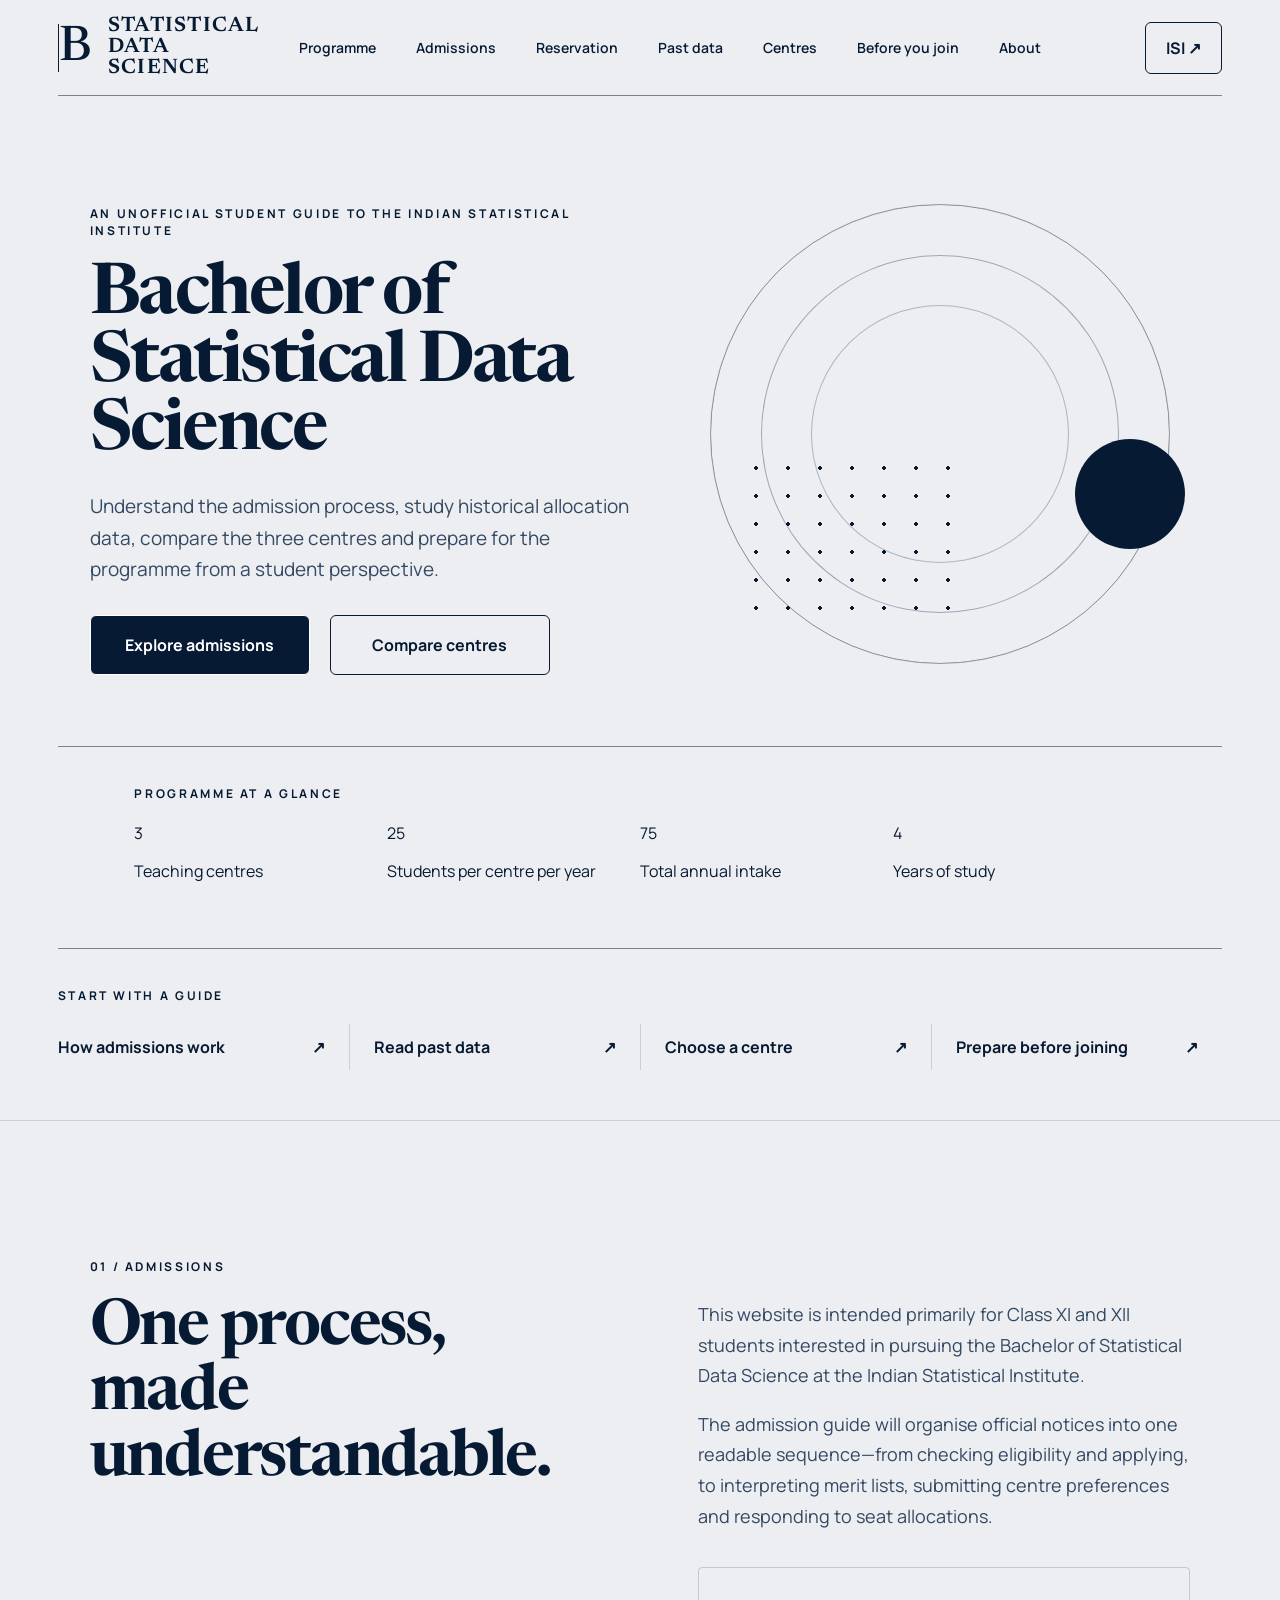
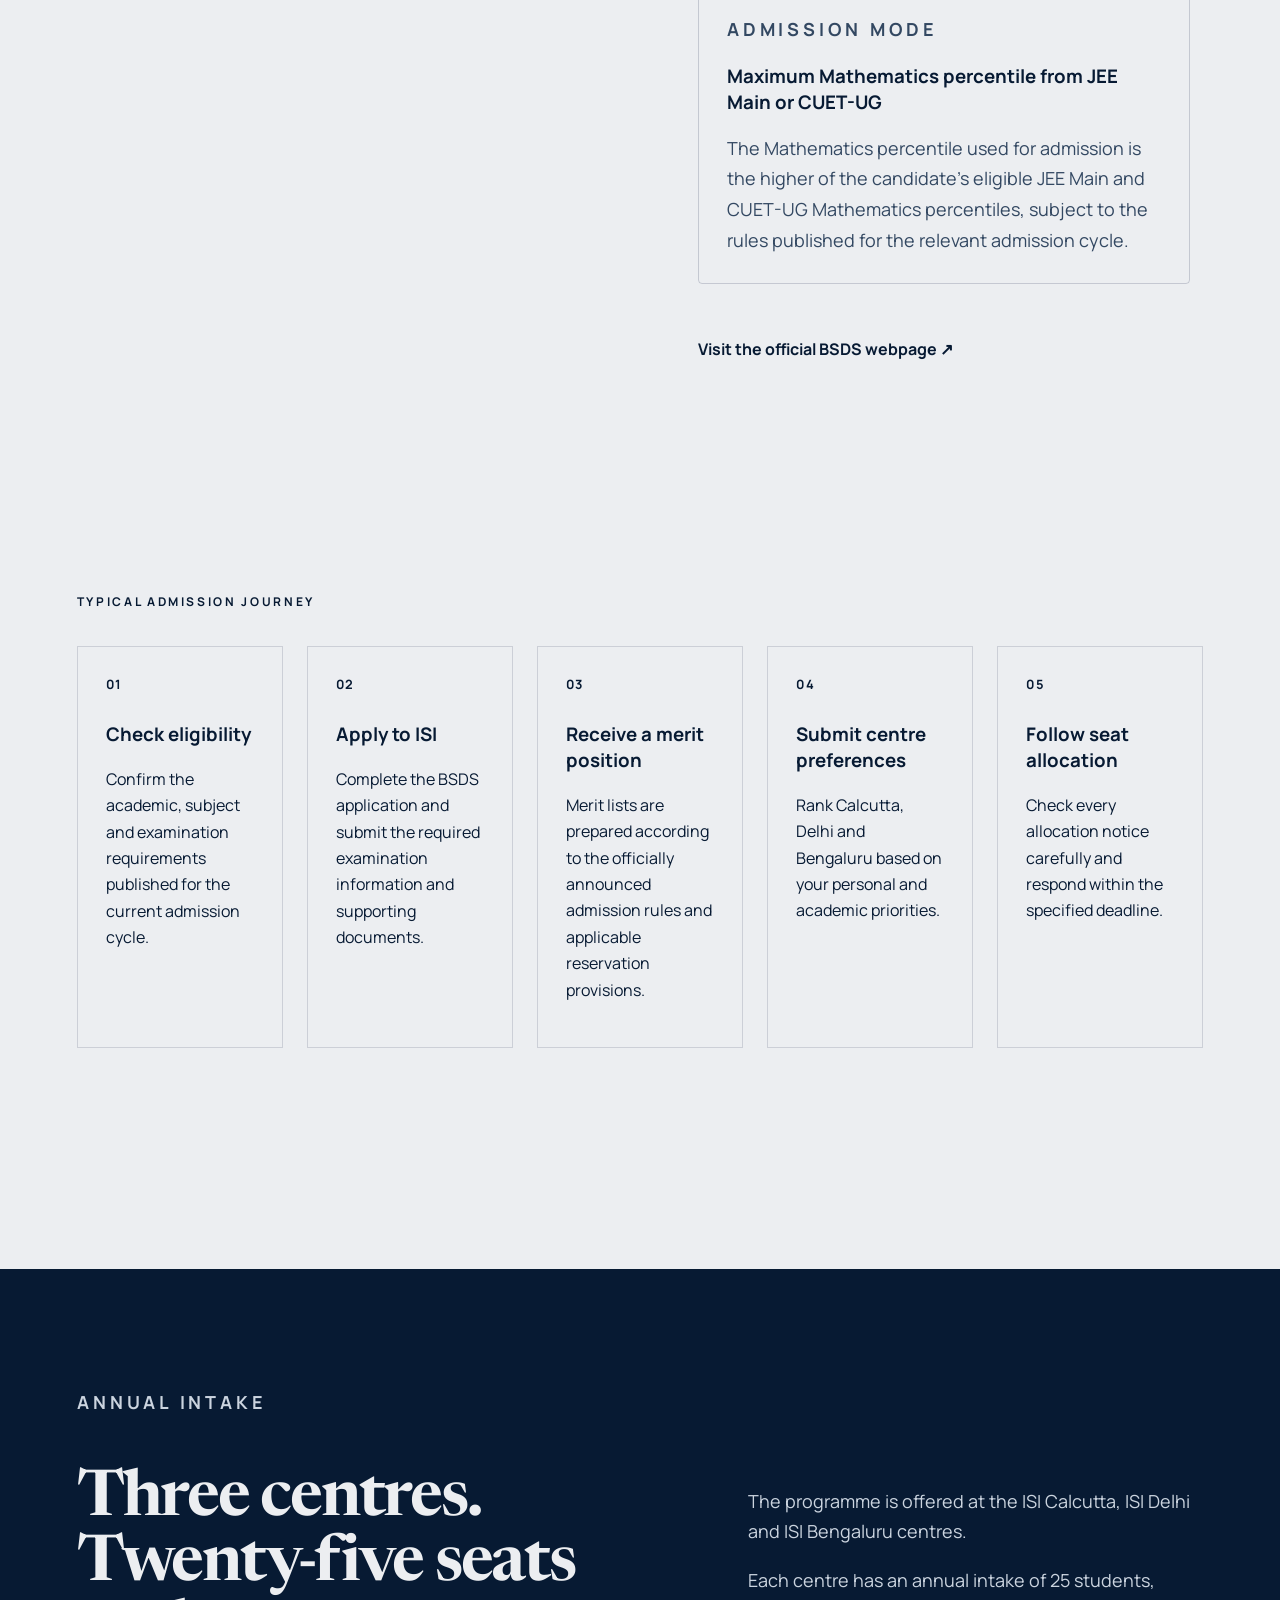
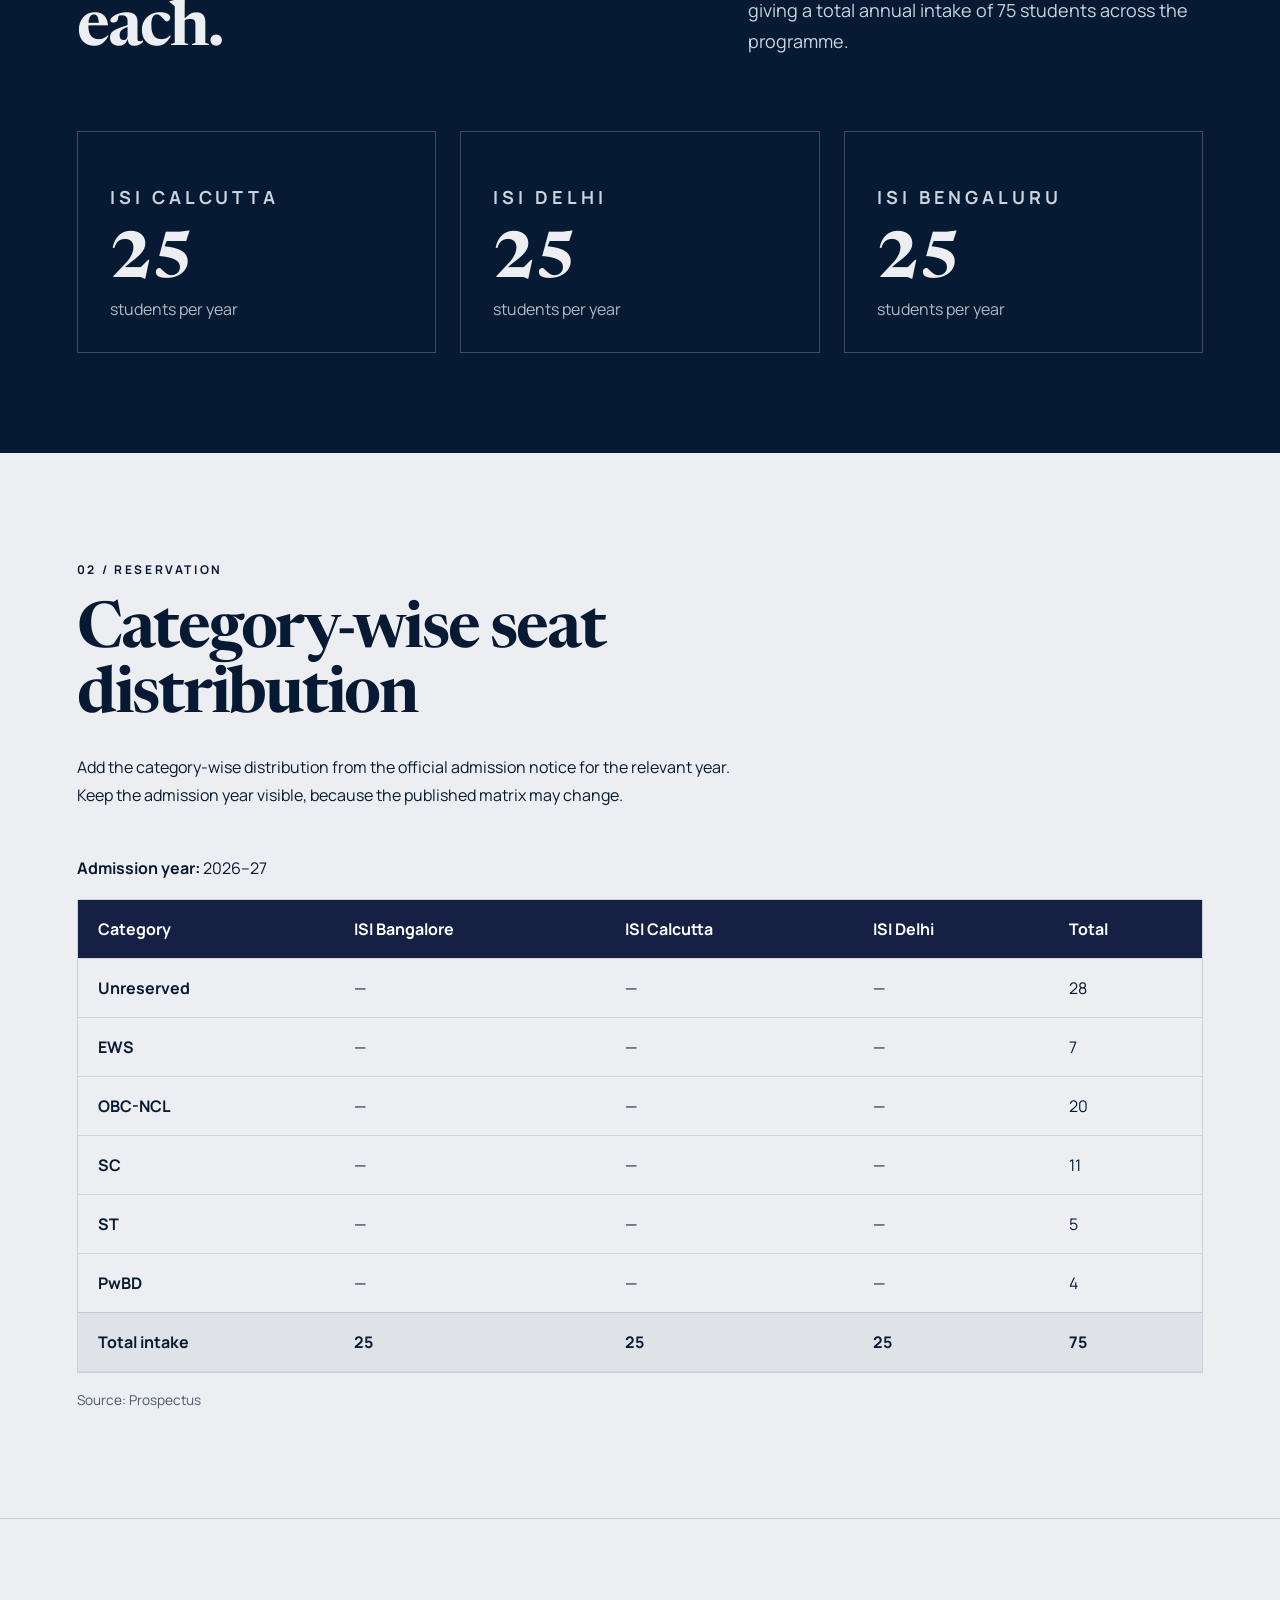
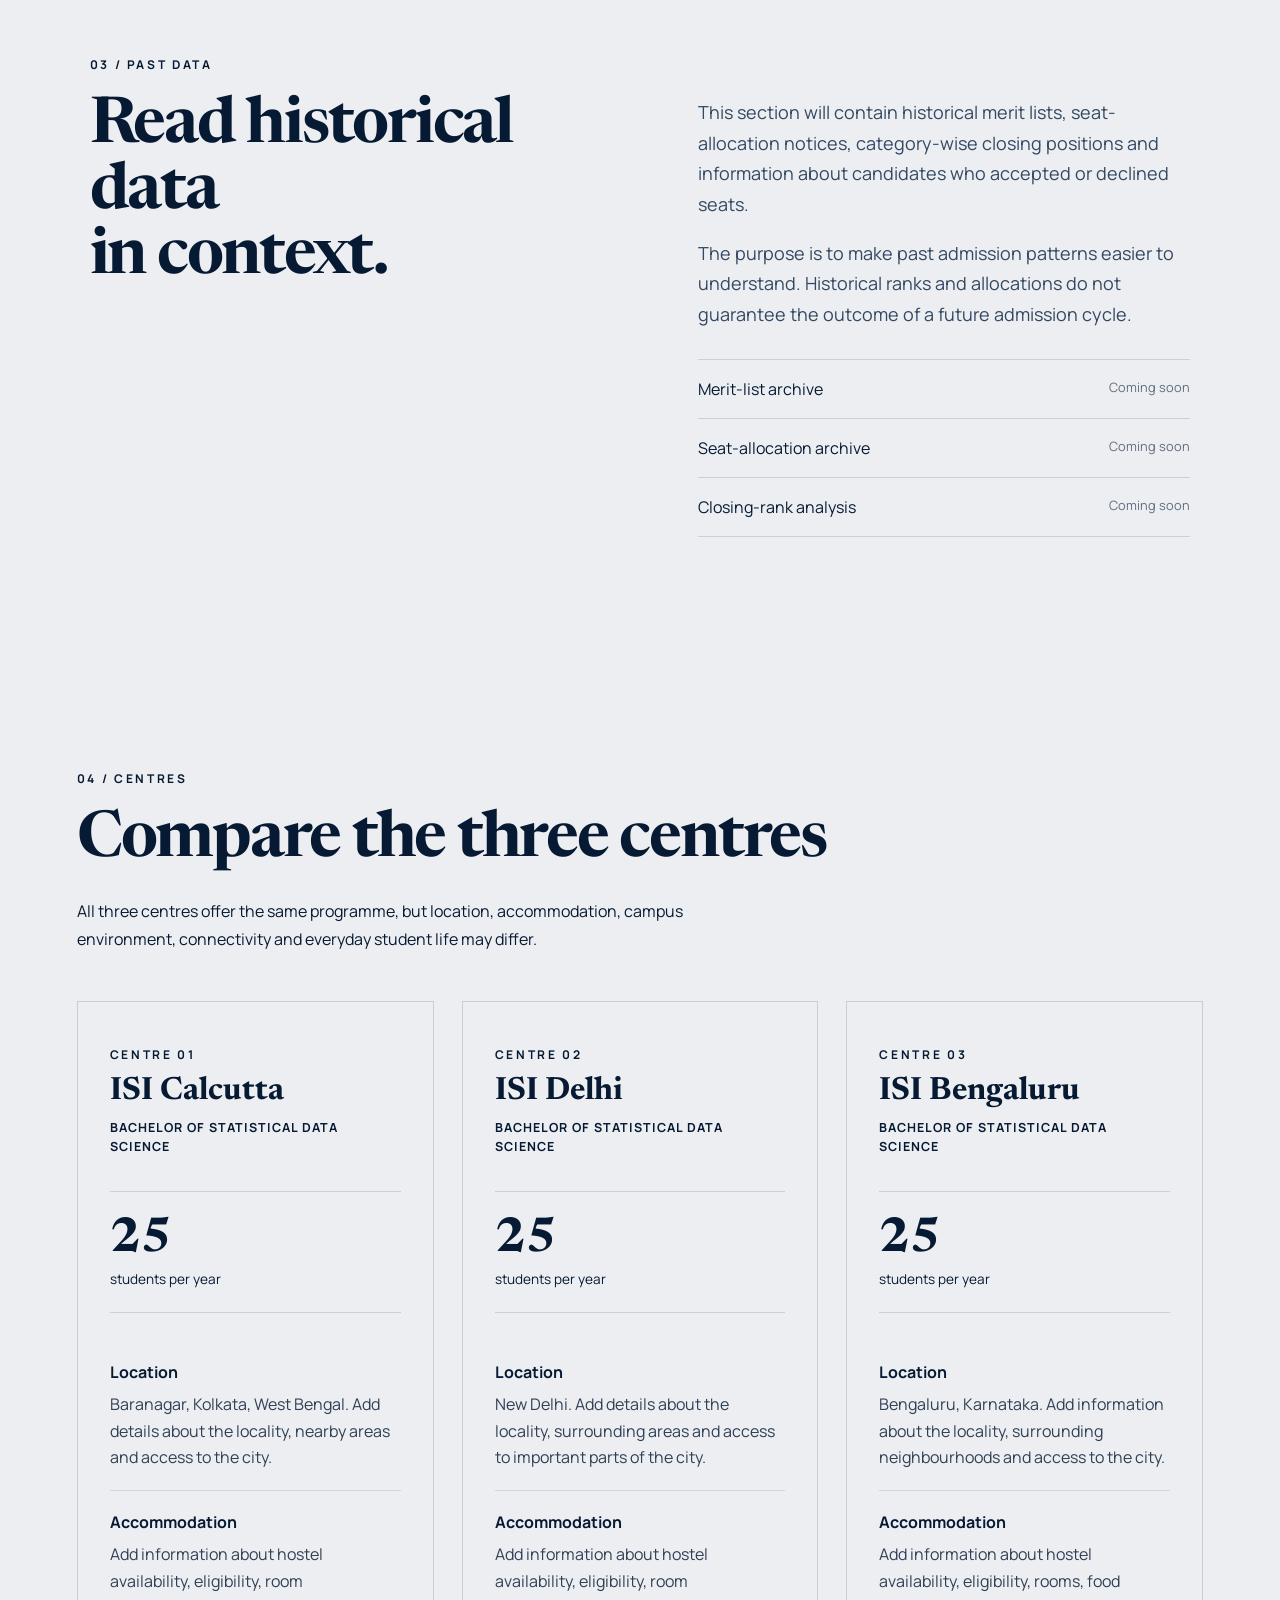
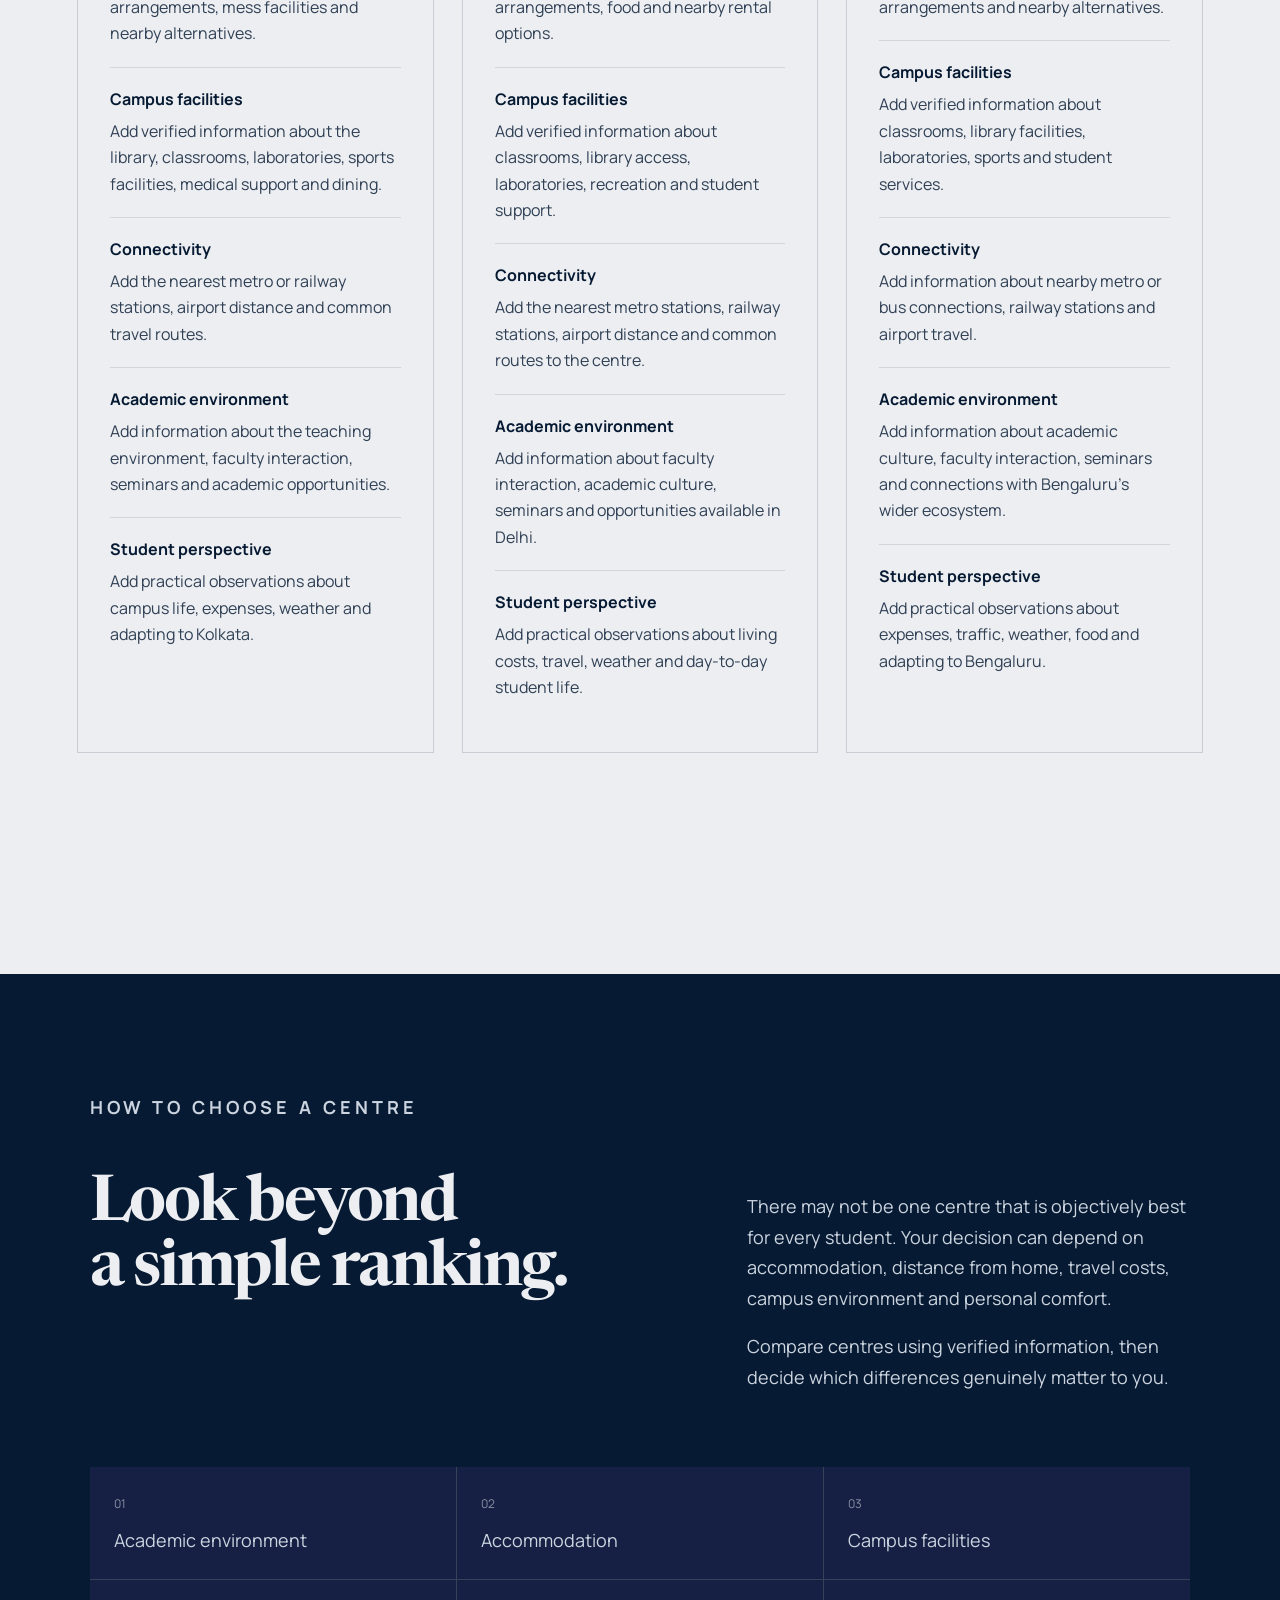
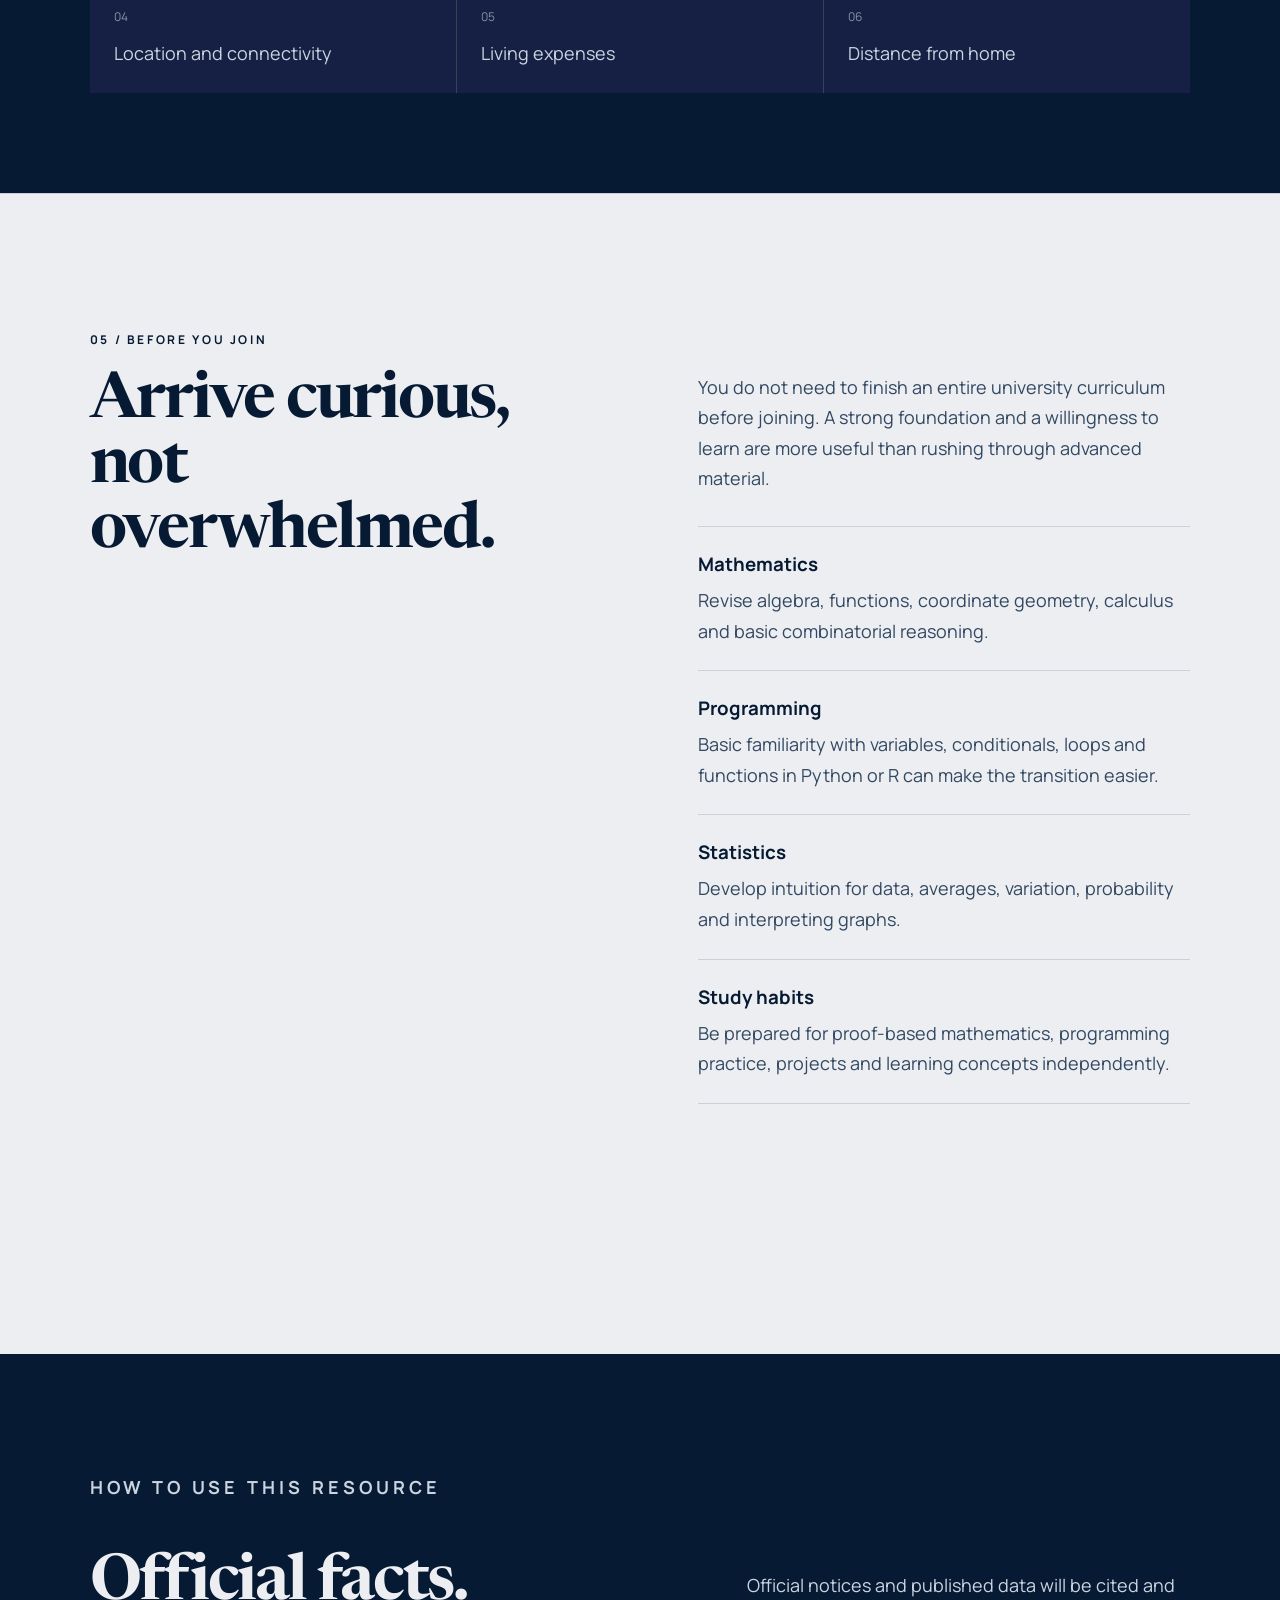
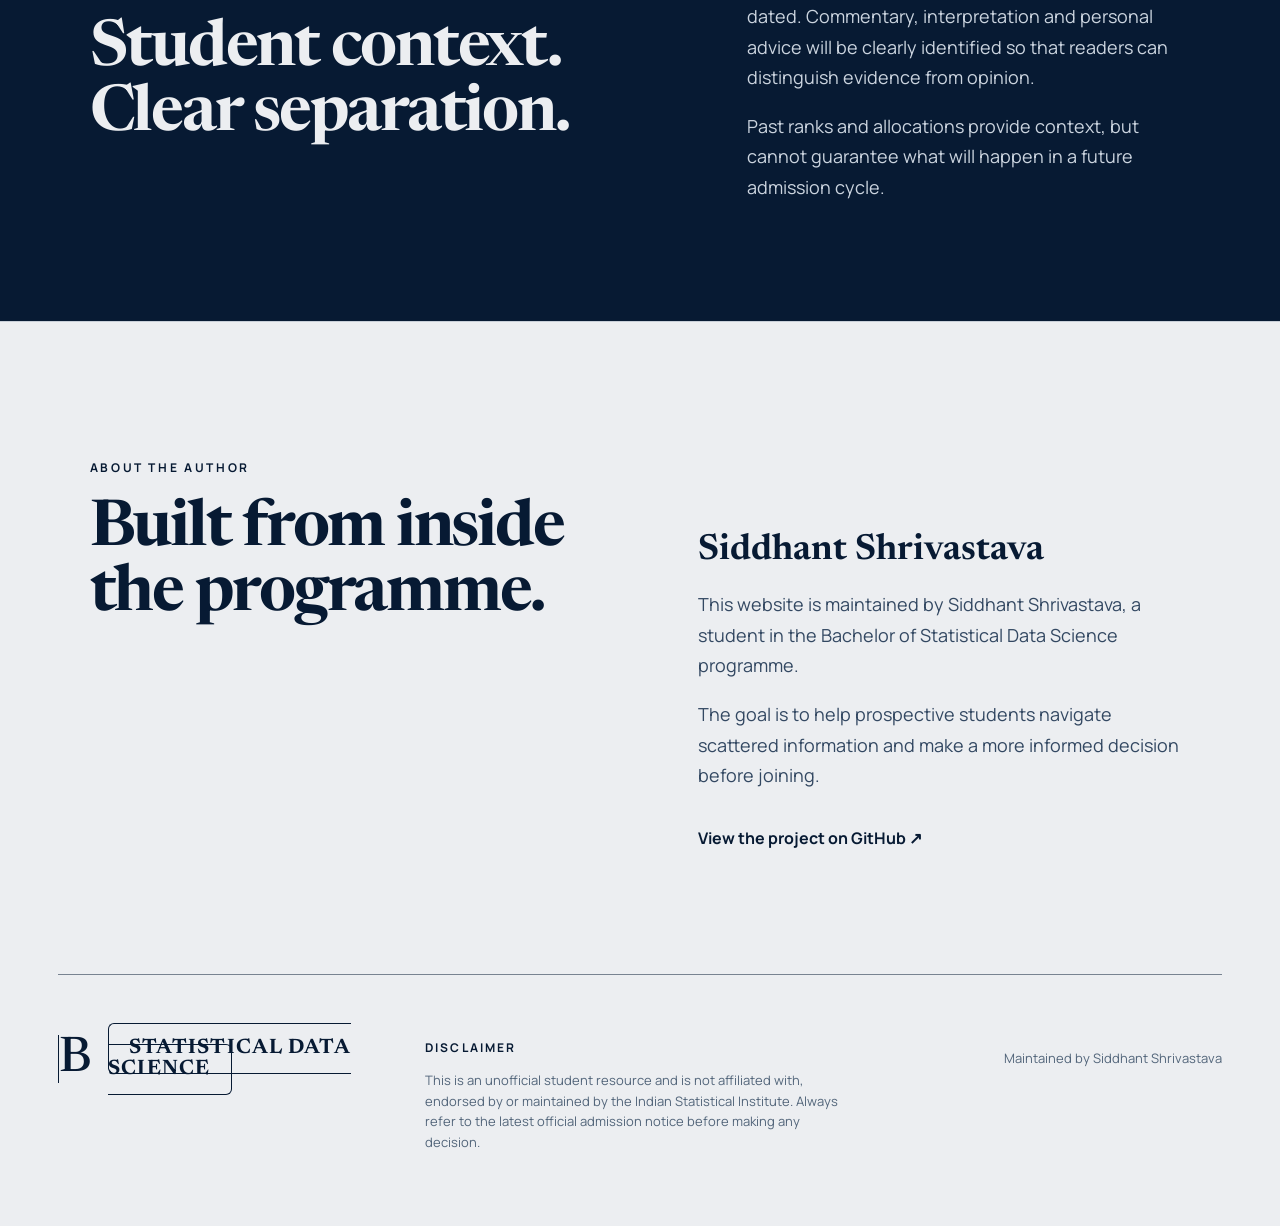
==== commit bed78666: "Update index.html" ====
--- a/index.html
+++ b/index.html
@@ -312,7 +312,7 @@
 
       <div class="table-note">
         <strong>Admission year:</strong>
-        <span>20XX–XX</span>
+        <span>2026–27</span>
       </div>
 
       <div class="table-wrapper">
@@ -320,9 +320,9 @@
           <thead>
             <tr>
               <th scope="col">Category</th>
+              <th scope="col">ISI Bangalore</th>
               <th scope="col">ISI Calcutta</th>
               <th scope="col">ISI Delhi</th>
-              <th scope="col">ISI Bengaluru</th>
               <th scope="col">Total</th>
             </tr>
           </thead>
@@ -390,7 +390,8 @@
       </div>
 
       <p class="source-note">
-        Source: Add the title and link of the official admission notice here.
+        Source: <a href="https://admission.isical.ac.in/Documents/IsiAdmission2026/ISI-Prospectus-2026-27.pdf">Prospectus</a>
+        
       </p>
     </section>
 
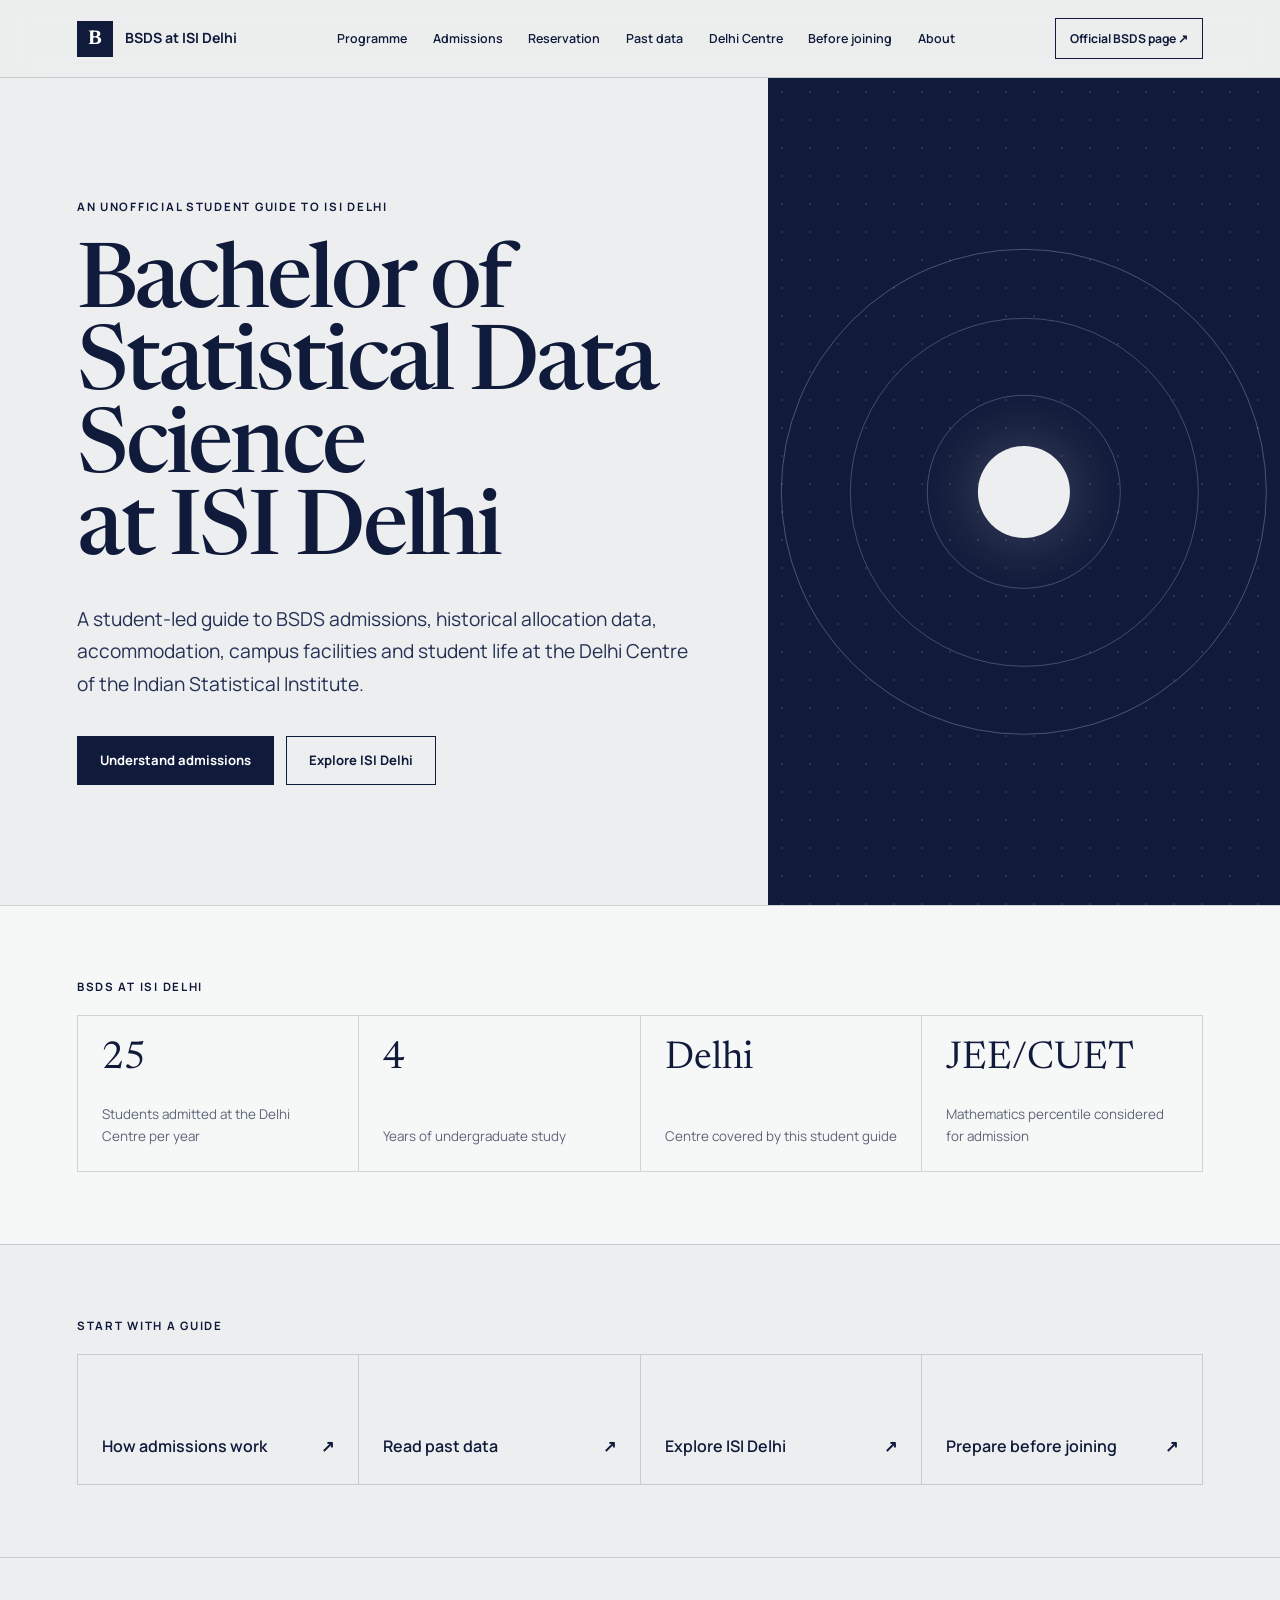
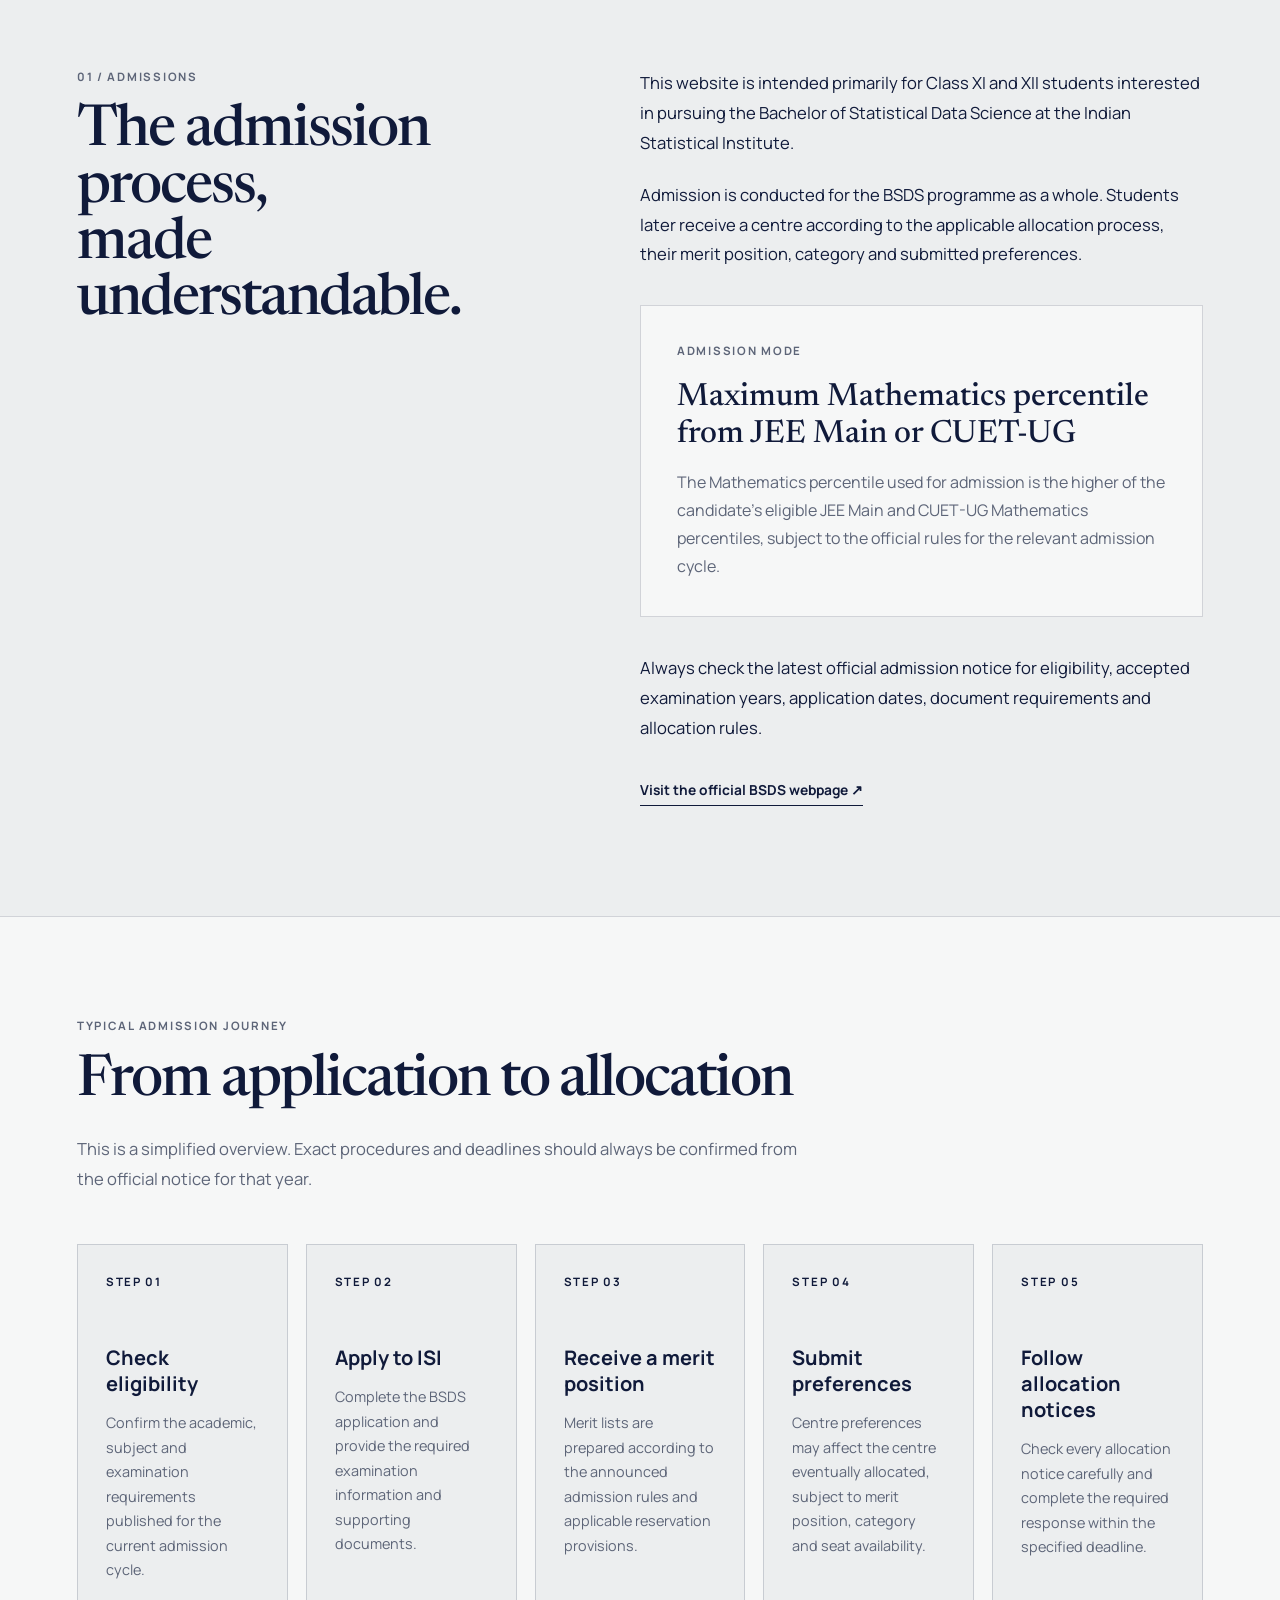
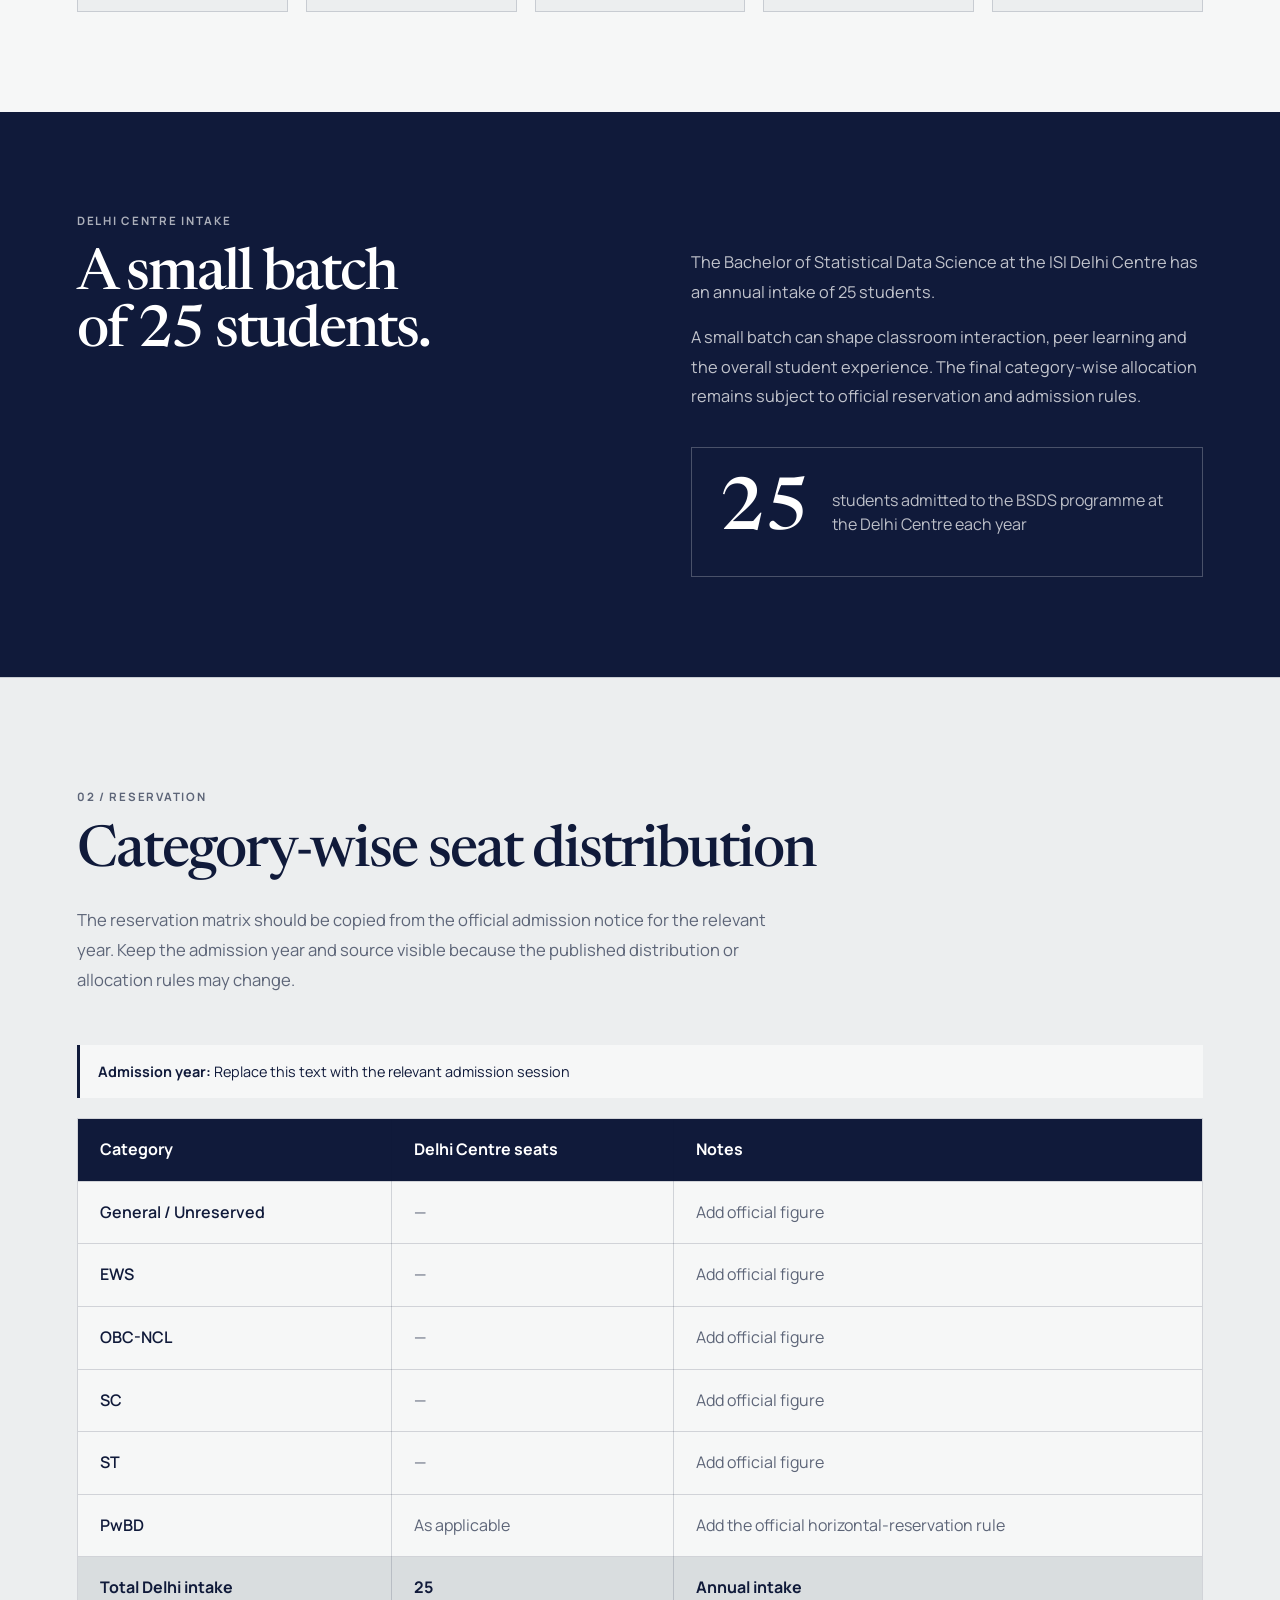
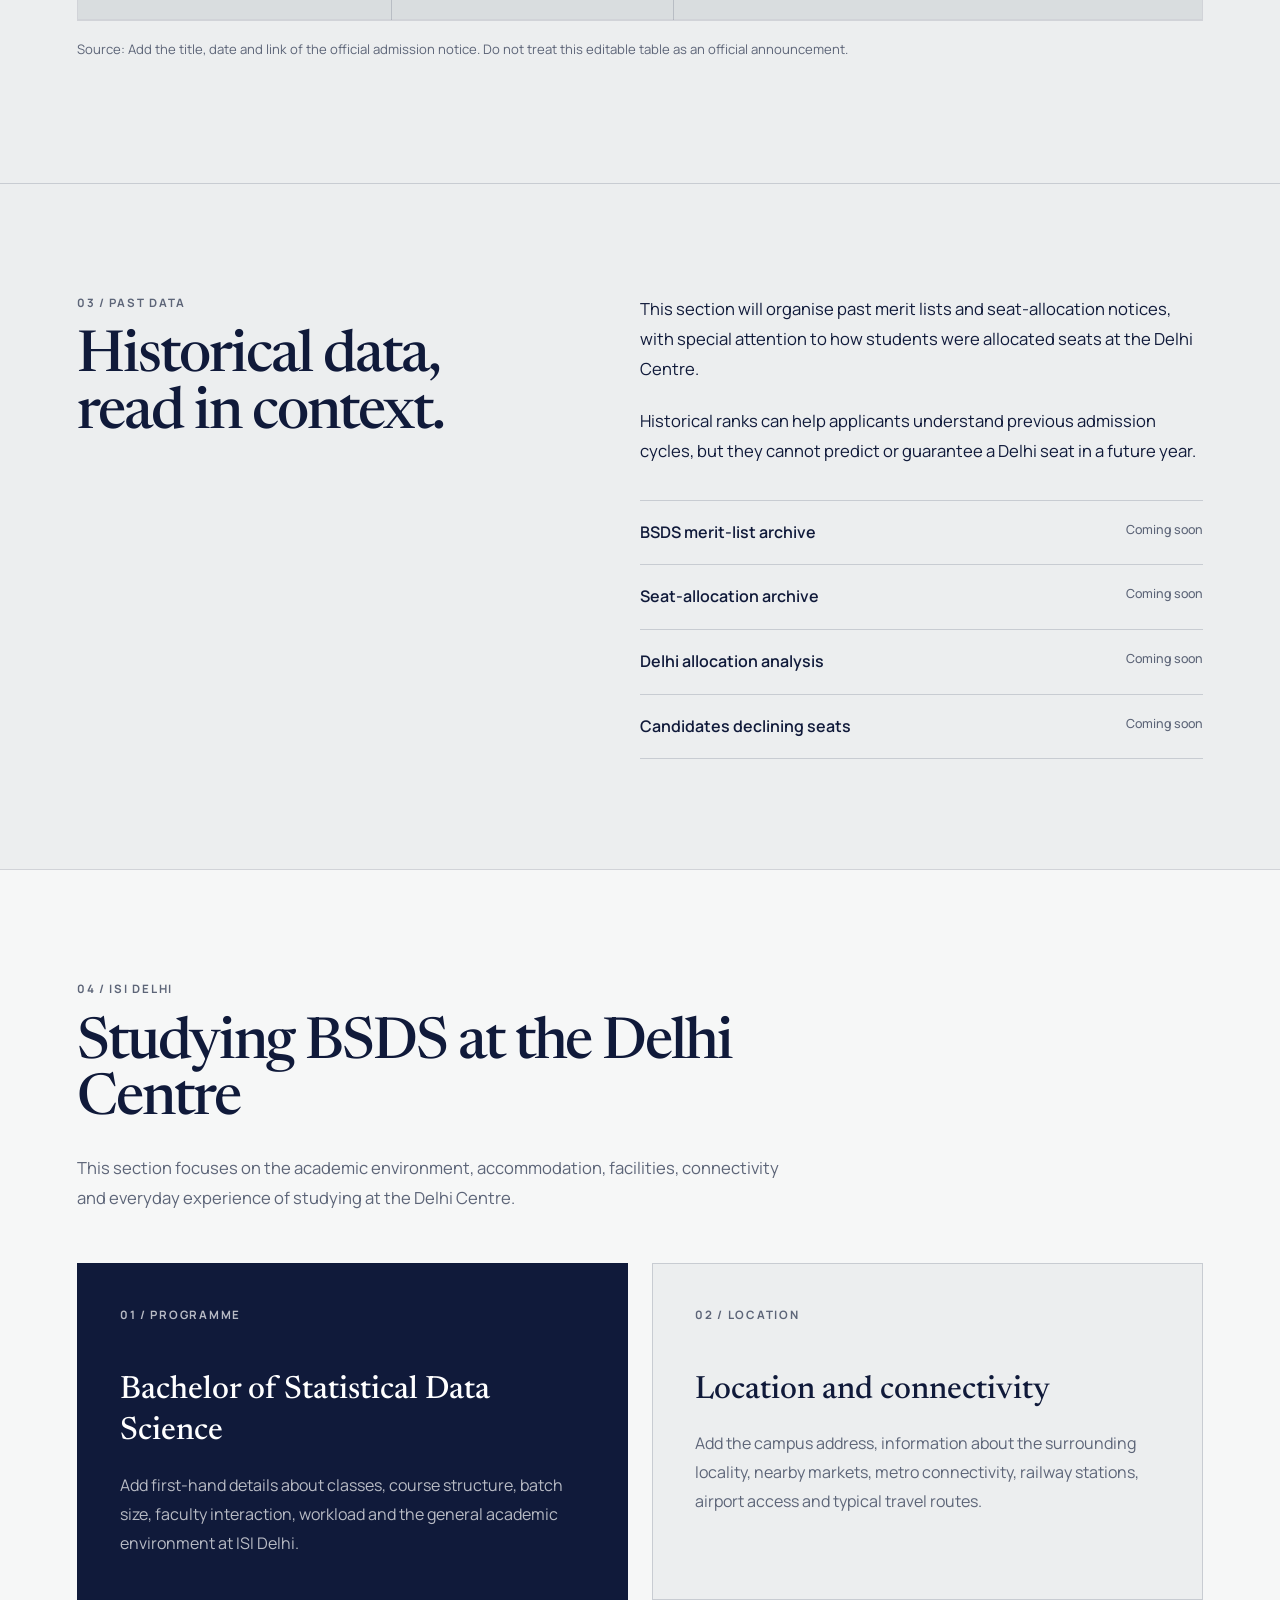
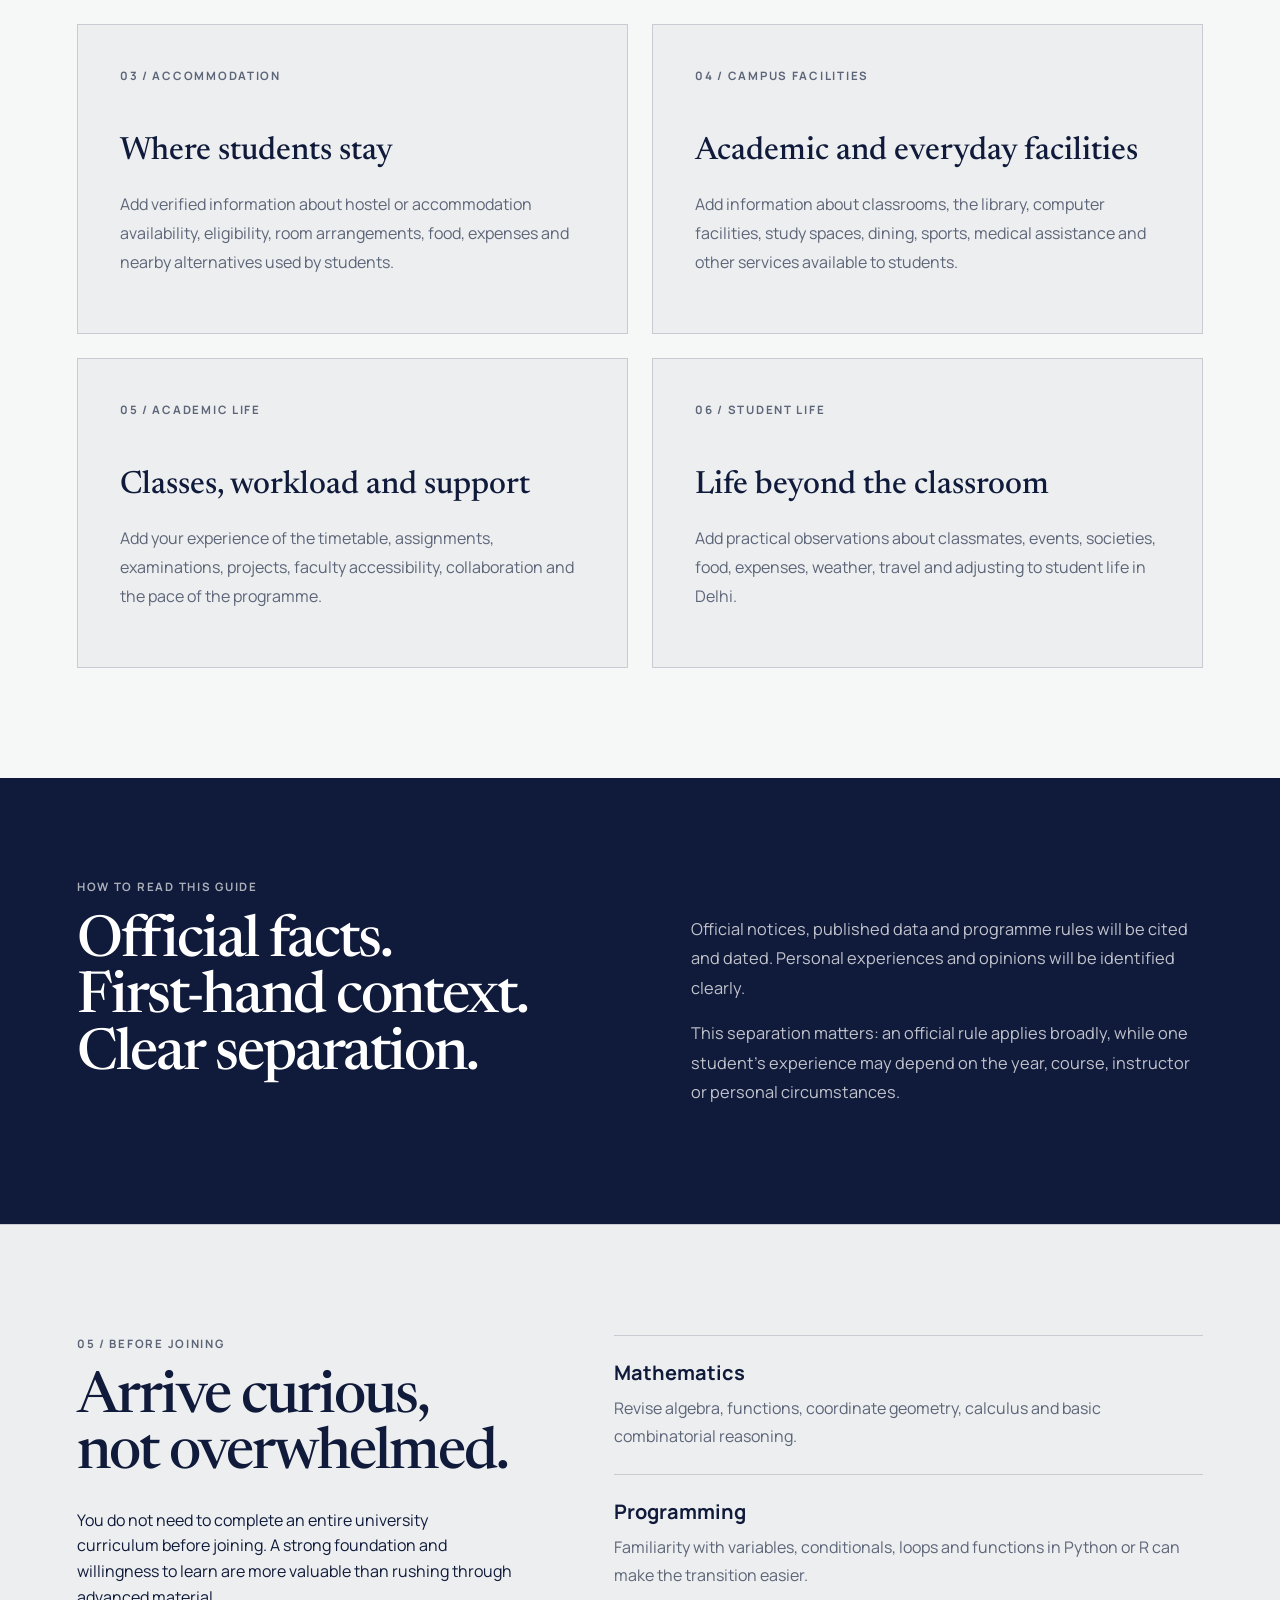
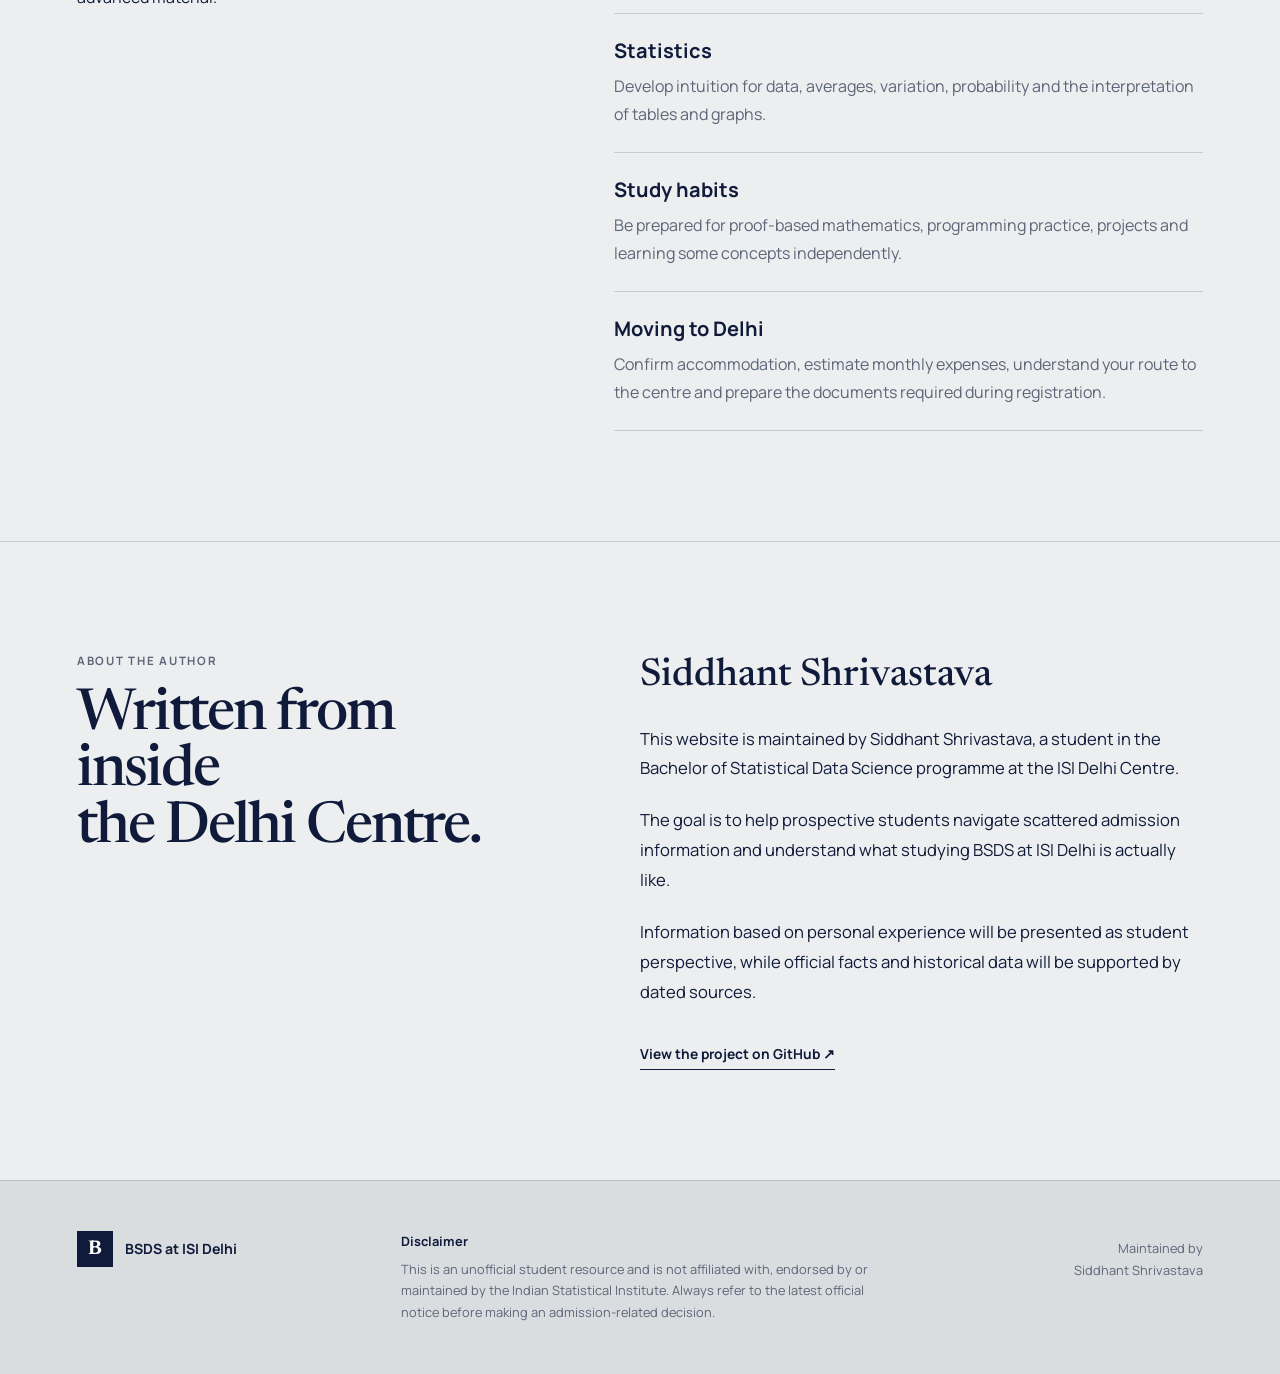
==== commit 8ad01d50: "Update index.html" ====
--- a/index.html
+++ b/index.html
@@ -2,14 +2,18 @@
 <html lang="en">
 <head>
   <meta charset="UTF-8">
-  <meta name="viewport" content="width=device-width, initial-scale=1.0">
+
+  <meta
+    name="viewport"
+    content="width=device-width, initial-scale=1.0"
+  >
 
   <meta
     name="description"
-    content="An unofficial student guide to ISI BSDS admissions, centres, historical data and preparation."
+    content="An unofficial student guide to BSDS admissions and student life at the ISI Delhi Centre."
   >
 
-  <title>Bachelor of Statistical Data Science | ISI Calcutta</title>
+  <title>BSDS at ISI Delhi | Unofficial Student Guide</title>
 
   <link rel="preconnect" href="https://fonts.googleapis.com">
   <link rel="preconnect" href="https://fonts.gstatic.com" crossorigin>
@@ -19,21 +23,967 @@
     rel="stylesheet"
   >
 
-  <link rel="stylesheet" href="styles.css">
+  <style>
+    /* =========================================
+       BASIC SETTINGS
+       ========================================= */
+
+    :root {
+      --silver: #eceeef;
+      --silver-light: #f6f7f7;
+      --silver-dark: #d9dddf;
+      --midnight: #101a3a;
+      --midnight-light: #243154;
+      --white: #ffffff;
+      --line: rgba(16, 26, 58, 0.16);
+      --muted: #5d6578;
+      --max-width: 1440px;
+      --side-space: clamp(24px, 6vw, 96px);
+    }
+
+    * {
+      box-sizing: border-box;
+    }
+
+    html {
+      scroll-behavior: smooth;
+      scroll-padding-top: 100px;
+    }
+
+    body {
+      margin: 0;
+      background: var(--silver);
+      color: var(--midnight);
+      font-family: "Manrope", sans-serif;
+      font-size: 16px;
+      line-height: 1.6;
+    }
+
+    img {
+      display: block;
+      max-width: 100%;
+    }
+
+    a {
+      color: inherit;
+    }
+
+    h1,
+    h2,
+    h3,
+    p {
+      margin-top: 0;
+    }
+
+    h1,
+    h2 {
+      font-family: "Newsreader", serif;
+      font-weight: 500;
+      letter-spacing: -0.035em;
+    }
+
+    h1 {
+      margin-bottom: 28px;
+      font-size: clamp(3.4rem, 7vw, 7rem);
+      line-height: 0.92;
+    }
+
+    h2 {
+      margin-bottom: 24px;
+      font-size: clamp(2.5rem, 4.5vw, 5rem);
+      line-height: 0.98;
+    }
+
+    h3 {
+      margin-bottom: 14px;
+      font-size: 1.25rem;
+      line-height: 1.3;
+    }
+
+    section {
+      scroll-margin-top: 100px;
+    }
+
+    .eyebrow,
+    .label {
+      margin-bottom: 18px;
+      font-size: 0.72rem;
+      font-weight: 700;
+      letter-spacing: 0.15em;
+      text-transform: uppercase;
+    }
+
+    .label {
+      color: var(--muted);
+    }
+
+    .dark .label,
+    .dark .eyebrow {
+      color: rgba(255, 255, 255, 0.65);
+    }
+
+
+    /* =========================================
+       HEADER
+       ========================================= */
+
+    .header {
+      position: sticky;
+      top: 0;
+      z-index: 100;
+      display: grid;
+      grid-template-columns: auto 1fr auto;
+      align-items: center;
+      gap: 36px;
+      width: 100%;
+      padding: 18px var(--side-space);
+      background: rgba(236, 238, 239, 0.94);
+      border-bottom: 1px solid var(--line);
+      backdrop-filter: blur(14px);
+    }
+
+    .brand {
+      display: inline-flex;
+      align-items: center;
+      gap: 12px;
+      font-size: 0.88rem;
+      font-weight: 700;
+      line-height: 1.2;
+      text-decoration: none;
+    }
+
+    .monogram {
+      display: inline-grid;
+      flex-shrink: 0;
+      width: 36px;
+      height: 36px;
+      place-items: center;
+      background: var(--midnight);
+      color: var(--white);
+      font-family: "Newsreader", serif;
+      font-size: 1.25rem;
+    }
+
+    nav {
+      display: flex;
+      justify-content: center;
+      gap: clamp(15px, 2vw, 30px);
+    }
+
+    nav a {
+      position: relative;
+      font-size: 0.78rem;
+      font-weight: 600;
+      text-decoration: none;
+    }
+
+    nav a::after {
+      position: absolute;
+      right: 0;
+      bottom: -6px;
+      left: 0;
+      height: 1px;
+      background: var(--midnight);
+      content: "";
+      transform: scaleX(0);
+      transform-origin: right;
+      transition: transform 180ms ease;
+    }
+
+    nav a:hover::after {
+      transform: scaleX(1);
+      transform-origin: left;
+    }
+
+    .outline-link {
+      display: inline-flex;
+      align-items: center;
+      justify-content: center;
+      padding: 10px 14px;
+      border: 1px solid var(--midnight);
+      font-size: 0.76rem;
+      font-weight: 700;
+      text-decoration: none;
+      transition:
+        background 180ms ease,
+        color 180ms ease;
+    }
+
+    .outline-link:hover {
+      background: var(--midnight);
+      color: var(--white);
+    }
+
+
+    /* =========================================
+       HERO
+       ========================================= */
+
+    .hero {
+      display: grid;
+      grid-template-columns: minmax(0, 1.2fr) minmax(300px, 0.8fr);
+      min-height: calc(100vh - 73px);
+      overflow: hidden;
+    }
+
+    .hero > div:first-child {
+      display: flex;
+      flex-direction: column;
+      justify-content: center;
+      padding: 100px var(--side-space);
+    }
+
+    .hero .eyebrow {
+      margin-bottom: 28px;
+    }
+
+    .lede {
+      max-width: 700px;
+      margin-bottom: 36px;
+      color: var(--midnight-light);
+      font-size: clamp(1.05rem, 1.5vw, 1.35rem);
+      line-height: 1.7;
+    }
+
+    .actions {
+      display: flex;
+      flex-wrap: wrap;
+      gap: 12px;
+    }
+
+    .button {
+      display: inline-flex;
+      min-height: 48px;
+      align-items: center;
+      justify-content: center;
+      padding: 13px 22px;
+      border: 1px solid var(--midnight);
+      font-size: 0.82rem;
+      font-weight: 700;
+      text-decoration: none;
+      transition:
+        background 180ms ease,
+        color 180ms ease,
+        transform 180ms ease;
+    }
+
+    .button:hover {
+      transform: translateY(-2px);
+    }
+
+    .button.primary {
+      background: var(--midnight);
+      color: var(--white);
+    }
+
+    .button.primary:hover {
+      background: var(--midnight-light);
+    }
+
+    .art {
+      position: relative;
+      min-height: 500px;
+      overflow: hidden;
+      background: var(--midnight);
+    }
+
+    .rings {
+      position: absolute;
+      top: 50%;
+      left: 50%;
+      width: min(38vw, 540px);
+      aspect-ratio: 1;
+      border: 1px solid rgba(255, 255, 255, 0.25);
+      border-radius: 50%;
+      transform: translate(-50%, -50%);
+    }
+
+    .rings::before,
+    .rings::after {
+      position: absolute;
+      border: 1px solid rgba(255, 255, 255, 0.22);
+      border-radius: 50%;
+      content: "";
+      inset: 14%;
+    }
+
+    .rings::after {
+      inset: 30%;
+    }
+
+    .orb {
+      position: absolute;
+      top: 50%;
+      left: 50%;
+      width: 18%;
+      aspect-ratio: 1;
+      background: var(--silver);
+      border-radius: 50%;
+      box-shadow: 0 0 70px rgba(255, 255, 255, 0.25);
+      transform: translate(-50%, -50%);
+    }
+
+    .dots {
+      position: absolute;
+      inset: 0;
+      background-image: radial-gradient(
+        rgba(255, 255, 255, 0.35) 1px,
+        transparent 1px
+      );
+      background-size: 28px 28px;
+      opacity: 0.3;
+    }
+
+
+    /* =========================================
+       COMMON SECTIONS
+       ========================================= */
+
+    .quick,
+    .split,
+    .process-section,
+    .reservation-section,
+    .delhi-section,
+    .before-section,
+    .dark {
+      padding-right: var(--side-space);
+      padding-left: var(--side-space);
+    }
+
+    .quick {
+      padding-top: 72px;
+      padding-bottom: 72px;
+      border-top: 1px solid var(--line);
+    }
+
+    .quick-grid {
+      display: grid;
+      grid-template-columns: repeat(4, minmax(0, 1fr));
+      border-top: 1px solid var(--line);
+      border-left: 1px solid var(--line);
+    }
+
+    .quick-grid > * {
+      min-height: 130px;
+      padding: 24px;
+      border-right: 1px solid var(--line);
+      border-bottom: 1px solid var(--line);
+    }
+
+    .quick-grid a {
+      display: flex;
+      align-items: flex-end;
+      justify-content: space-between;
+      gap: 20px;
+      font-weight: 600;
+      text-decoration: none;
+      transition:
+        background 180ms ease,
+        color 180ms ease;
+    }
+
+    .quick-grid a:hover {
+      background: var(--midnight);
+      color: var(--white);
+    }
+
+    .split {
+      display: grid;
+      grid-template-columns: minmax(0, 0.9fr) minmax(0, 1.1fr);
+      gap: clamp(50px, 8vw, 130px);
+      padding-top: 110px;
+      padding-bottom: 110px;
+      border-top: 1px solid var(--line);
+    }
+
+    .copy {
+      max-width: 720px;
+    }
+
+    .copy > p,
+    .author > p {
+      margin-bottom: 22px;
+      font-size: 1.04rem;
+      line-height: 1.8;
+    }
+
+    .section-heading {
+      max-width: 800px;
+      margin-bottom: 50px;
+    }
+
+    .section-heading > p:not(.label) {
+      max-width: 720px;
+      color: var(--muted);
+      font-size: 1.04rem;
+      line-height: 1.8;
+    }
+
+    .text-link {
+      display: inline-block;
+      margin-top: 14px;
+      padding-bottom: 4px;
+      border-bottom: 1px solid currentColor;
+      font-size: 0.86rem;
+      font-weight: 700;
+      text-decoration: none;
+    }
+
+
+    /* =========================================
+       PROGRAMME FACTS
+       ========================================= */
+
+    .programme-facts {
+      background: var(--silver-light);
+    }
+
+    .fact-card {
+      display: flex;
+      flex-direction: column;
+      justify-content: space-between;
+    }
+
+    .fact-number {
+      display: block;
+      margin-bottom: 26px;
+      font-family: "Newsreader", serif;
+      font-size: clamp(2rem, 3vw, 3.5rem);
+      line-height: 1;
+    }
+
+    .fact-card p {
+      margin-bottom: 0;
+      color: var(--muted);
+      font-size: 0.84rem;
+    }
+
+
+    /* =========================================
+       ADMISSIONS
+       ========================================= */
+
+    .information-box {
+      margin: 36px 0;
+      padding: clamp(24px, 4vw, 36px);
+      background: var(--silver-light);
+      border: 1px solid var(--line);
+    }
+
+    .information-box h3 {
+      margin: 10px 0 16px;
+      font-family: "Newsreader", serif;
+      font-size: clamp(1.7rem, 2.5vw, 2.5rem);
+      font-weight: 500;
+      line-height: 1.15;
+    }
+
+    .information-box p:last-child {
+      margin-bottom: 0;
+      color: var(--muted);
+      line-height: 1.75;
+    }
+
+    .process-section {
+      padding-top: 100px;
+      padding-bottom: 100px;
+      background: var(--silver-light);
+      border-top: 1px solid var(--line);
+    }
+
+    .process-grid {
+      display: grid;
+      grid-template-columns: repeat(5, minmax(0, 1fr));
+      gap: 18px;
+      margin-top: 36px;
+    }
+
+    .process-grid article {
+      min-height: 300px;
+      padding: 28px;
+      background: var(--silver);
+      border: 1px solid var(--line);
+    }
+
+    .process-grid article p {
+      margin-bottom: 0;
+      color: var(--muted);
+      font-size: 0.9rem;
+      line-height: 1.7;
+    }
+
+    .step-number {
+      display: block;
+      margin-bottom: 54px;
+      font-size: 0.72rem;
+      font-weight: 700;
+      letter-spacing: 0.15em;
+    }
+
+
+    /* =========================================
+       DARK SECTIONS
+       ========================================= */
+
+    .dark {
+      padding-top: 100px;
+      padding-bottom: 100px;
+      background: var(--midnight);
+      color: var(--white);
+    }
+
+    .dark-grid {
+      display: grid;
+      grid-template-columns: minmax(0, 1fr) minmax(0, 1fr);
+      gap: clamp(50px, 8vw, 130px);
+      align-items: start;
+    }
+
+    .dark-grid > div {
+      max-width: 700px;
+    }
+
+    .dark-grid p {
+      color: rgba(255, 255, 255, 0.74);
+      font-size: 1.02rem;
+      line-height: 1.8;
+    }
+
+    .dark-grid strong {
+      color: var(--white);
+    }
+
+    .intake-highlight {
+      display: grid;
+      grid-template-columns: auto 1fr;
+      gap: 22px;
+      align-items: center;
+      margin-top: 36px;
+      padding: 28px;
+      border: 1px solid rgba(255, 255, 255, 0.24);
+    }
+
+    .intake-highlight strong {
+      font-family: "Newsreader", serif;
+      font-size: 4.5rem;
+      font-weight: 500;
+      line-height: 1;
+    }
+
+    .intake-highlight span {
+      color: rgba(255, 255, 255, 0.72);
+      line-height: 1.5;
+    }
+
+
+    /* =========================================
+       RESERVATION TABLE
+       ========================================= */
+
+    .reservation-section {
+      padding-top: 110px;
+      padding-bottom: 110px;
+      border-top: 1px solid var(--line);
+    }
+
+    .table-note {
+      margin-bottom: 20px;
+      padding: 15px 18px;
+      background: var(--silver-light);
+      border-left: 3px solid var(--midnight);
+      font-size: 0.9rem;
+    }
+
+    .table-wrapper {
+      width: 100%;
+      overflow-x: auto;
+      background: var(--silver-light);
+      border: 1px solid var(--line);
+    }
+
+    .reservation-table {
+      width: 100%;
+      min-width: 680px;
+      border-collapse: collapse;
+    }
+
+    .reservation-table th,
+    .reservation-table td {
+      padding: 18px 22px;
+      border-right: 1px solid var(--line);
+      border-bottom: 1px solid var(--line);
+      text-align: left;
+    }
+
+    .reservation-table th:last-child,
+    .reservation-table td:last-child {
+      border-right: 0;
+    }
+
+    .reservation-table thead {
+      background: var(--midnight);
+      color: var(--white);
+    }
+
+    .reservation-table tbody th {
+      font-weight: 600;
+    }
+
+    .reservation-table tbody td {
+      color: var(--muted);
+    }
+
+    .reservation-table tfoot {
+      background: var(--silver-dark);
+      font-weight: 700;
+    }
+
+    .source-note {
+      margin-top: 18px;
+      color: var(--muted);
+      font-size: 0.82rem;
+      line-height: 1.6;
+    }
+
+
+    /* =========================================
+       PAST DATA
+       ========================================= */
+
+    .data-links {
+      margin-top: 34px;
+      border-top: 1px solid var(--line);
+    }
+
+    .data-links a {
+      display: flex;
+      justify-content: space-between;
+      gap: 20px;
+      padding: 19px 0;
+      border-bottom: 1px solid var(--line);
+      font-weight: 600;
+      text-decoration: none;
+    }
+
+    .data-links a:hover {
+      padding-left: 10px;
+    }
+
+    .data-links span {
+      color: var(--muted);
+      font-size: 0.78rem;
+      font-weight: 500;
+    }
+
+
+    /* =========================================
+       ISI DELHI SECTION
+       ========================================= */
+
+    .delhi-section {
+      padding-top: 110px;
+      padding-bottom: 110px;
+      background: var(--silver-light);
+      border-top: 1px solid var(--line);
+    }
+
+    .delhi-grid {
+      display: grid;
+      grid-template-columns: repeat(2, minmax(0, 1fr));
+      gap: 24px;
+    }
+
+    .delhi-card {
+      min-height: 310px;
+      padding: clamp(28px, 4vw, 42px);
+      background: var(--silver);
+      border: 1px solid var(--line);
+    }
+
+    .delhi-card .number {
+      display: block;
+      margin-bottom: 45px;
+      color: var(--muted);
+      font-size: 0.72rem;
+      font-weight: 700;
+      letter-spacing: 0.15em;
+    }
+
+    .delhi-card h3 {
+      margin-bottom: 18px;
+      font-family: "Newsreader", serif;
+      font-size: clamp(1.8rem, 2.5vw, 2.7rem);
+      font-weight: 500;
+    }
+
+    .delhi-card p {
+      max-width: 600px;
+      margin-bottom: 0;
+      color: var(--muted);
+      line-height: 1.8;
+    }
+
+    .delhi-card.featured {
+      background: var(--midnight);
+      color: var(--white);
+    }
+
+    .delhi-card.featured .number,
+    .delhi-card.featured p {
+      color: rgba(255, 255, 255, 0.7);
+    }
+
+
+    /* =========================================
+       PREPARATION
+       ========================================= */
+
+    .before-section {
+      padding-top: 110px;
+      padding-bottom: 110px;
+      border-top: 1px solid var(--line);
+    }
+
+    .before-grid {
+      display: grid;
+      grid-template-columns: minmax(0, 0.85fr) minmax(0, 1.15fr);
+      gap: clamp(50px, 8vw, 130px);
+    }
+
+    .preparation-list {
+      border-top: 1px solid var(--line);
+    }
+
+    .preparation-list article {
+      padding: 24px 0;
+      border-bottom: 1px solid var(--line);
+    }
+
+    .preparation-list h3 {
+      margin-bottom: 8px;
+    }
+
+    .preparation-list p {
+      margin-bottom: 0;
+      color: var(--muted);
+      line-height: 1.75;
+    }
+
+
+    /* =========================================
+       AUTHOR AND FOOTER
+       ========================================= */
+
+    .author {
+      max-width: 700px;
+    }
+
+    .author h3 {
+      margin-bottom: 22px;
+      font-family: "Newsreader", serif;
+      font-size: clamp(2rem, 3vw, 3rem);
+      font-weight: 500;
+    }
+
+    footer {
+      display: grid;
+      grid-template-columns: 0.8fr 1.4fr 0.8fr;
+      gap: 50px;
+      align-items: start;
+      padding: 50px var(--side-space);
+      background: var(--silver-dark);
+      border-top: 1px solid var(--line);
+      font-size: 0.8rem;
+    }
+
+    footer p {
+      margin: 7px 0 0;
+      color: var(--muted);
+      line-height: 1.7;
+    }
+
+    footer > p {
+      text-align: right;
+    }
+
+
+    /* =========================================
+       RESPONSIVE DESIGN
+       ========================================= */
+
+    @media (max-width: 1180px) {
+      .header {
+        grid-template-columns: auto auto;
+      }
+
+      .header nav {
+        display: none;
+      }
+
+      .header .outline-link {
+        justify-self: end;
+      }
+
+      .process-grid {
+        grid-template-columns: repeat(2, minmax(0, 1fr));
+      }
+
+      .process-grid article:last-child {
+        grid-column: span 2;
+      }
+    }
+
+    @media (max-width: 900px) {
+      .hero {
+        grid-template-columns: 1fr;
+      }
+
+      .hero > div:first-child {
+        min-height: 680px;
+      }
+
+      .art {
+        min-height: 440px;
+      }
+
+      .rings {
+        width: min(74vw, 500px);
+      }
+
+      .quick-grid {
+        grid-template-columns: repeat(2, minmax(0, 1fr));
+      }
+
+      .split,
+      .dark-grid,
+      .before-grid {
+        grid-template-columns: 1fr;
+      }
+
+      .delhi-grid {
+        grid-template-columns: 1fr;
+      }
+
+      footer {
+        grid-template-columns: 1fr 1fr;
+      }
+
+      footer > p {
+        grid-column: 1 / -1;
+        text-align: left;
+      }
+    }
+
+    @media (max-width: 600px) {
+      :root {
+        --side-space: 22px;
+      }
+
+      html {
+        scroll-padding-top: 76px;
+      }
+
+      .header {
+        padding-top: 13px;
+        padding-bottom: 13px;
+      }
+
+      .header .brand span:last-child {
+        max-width: 130px;
+      }
+
+      .header .outline-link {
+        padding: 8px 10px;
+        font-size: 0.68rem;
+      }
+
+      .hero {
+        min-height: auto;
+      }
+
+      .hero > div:first-child {
+        min-height: auto;
+        padding-top: 90px;
+        padding-bottom: 90px;
+      }
+
+      h1 {
+        font-size: clamp(3.1rem, 15vw, 4.8rem);
+      }
+
+      .art {
+        min-height: 360px;
+      }
+
+      .actions {
+        flex-direction: column;
+      }
+
+      .button {
+        width: 100%;
+      }
+
+      .quick,
+      .split,
+      .process-section,
+      .reservation-section,
+      .delhi-section,
+      .before-section,
+      .dark {
+        padding-top: 70px;
+        padding-bottom: 70px;
+      }
+
+      .quick-grid,
+      .process-grid {
+        grid-template-columns: 1fr;
+      }
+
+      .process-grid article:last-child {
+        grid-column: auto;
+      }
+
+      .quick-grid > * {
+        min-height: 115px;
+      }
+
+      .process-grid article,
+      .delhi-card {
+        min-height: auto;
+      }
+
+      .step-number,
+      .delhi-card .number {
+        margin-bottom: 34px;
+      }
+
+      .intake-highlight {
+        grid-template-columns: 1fr;
+      }
+
+      footer {
+        grid-template-columns: 1fr;
+        gap: 32px;
+      }
+
+      footer > p {
+        grid-column: auto;
+      }
+    }
+  </style>
 </head>
 
 <body>
 
-  <!-- Header -->
+  <!-- HEADER -->
   <header class="header">
     <a
       class="brand"
-      href="https://www.isical.ac.in/~deanweb/bsds.html"
-      target="_blank"
-      rel="noopener"
+      href="#top"
+      aria-label="Return to the top of the page"
     >
       <span class="monogram">B</span>
-      <span>Statistical Data Science</span>
+      <span>BSDS at ISI Delhi</span>
     </a>
 
     <nav aria-label="Main navigation">
@@ -41,48 +991,50 @@
       <a href="#admissions">Admissions</a>
       <a href="#reservation">Reservation</a>
       <a href="#past-data">Past data</a>
-      <a href="#centres">Centres</a>
-      <a href="#before-joining">Before you join</a>
+      <a href="#delhi-centre">Delhi Centre</a>
+      <a href="#before-joining">Before joining</a>
       <a href="#about">About</a>
     </nav>
 
     <a
       class="outline-link"
-      href="https://www.isical.ac.in/"
+      href="https://www.isical.ac.in/~deanweb/bsds.html"
       target="_blank"
       rel="noopener"
     >
-      ISI ↗
+      Official BSDS page ↗
     </a>
   </header>
 
+
   <main id="top">
 
-    <!-- Hero -->
+    <!-- HERO -->
     <section class="hero" id="programme">
       <div>
         <p class="eyebrow">
-          An unofficial student guide to the Indian Statistical Institute
+          An unofficial student guide to ISI Delhi
         </p>
 
         <h1>
           Bachelor of<br>
-          Statistical Data Science
+          Statistical Data Science<br>
+          at ISI Delhi
         </h1>
 
         <p class="lede">
-          Understand the admission process, study historical allocation data,
-          compare the three centres and prepare for the programme from a
-          student perspective.
+          A student-led guide to BSDS admissions, historical allocation
+          data, accommodation, campus facilities and student life at the
+          Delhi Centre of the Indian Statistical Institute.
         </p>
 
         <div class="actions">
           <a class="button primary" href="#admissions">
-            Explore admissions
+            Understand admissions
           </a>
 
-          <a class="button" href="#centres">
-            Compare centres
+          <a class="button" href="#delhi-centre">
+            Explore ISI Delhi
           </a>
         </div>
       </div>
@@ -95,65 +1047,69 @@
     </section>
 
 
-    <!-- Programme facts -->
+    <!-- PROGRAMME FACTS -->
     <section class="quick programme-facts">
-      <p class="eyebrow">Programme at a glance</p>
+      <p class="eyebrow">BSDS at ISI Delhi</p>
 
       <div class="quick-grid">
         <div class="fact-card">
-          <span class="fact-number">3</span>
-          <p>Teaching centres</p>
-        </div>
-
-        <div class="fact-card">
           <span class="fact-number">25</span>
-          <p>Students per centre per year</p>
-        </div>
-
-        <div class="fact-card">
-          <span class="fact-number">75</span>
-          <p>Total annual intake</p>
+          <p>Students admitted at the Delhi Centre per year</p>
         </div>
 
         <div class="fact-card">
           <span class="fact-number">4</span>
-          <p>Years of study</p>
+          <p>Years of undergraduate study</p>
         </div>
+
+        <div class="fact-card">
+          <span class="fact-number">Delhi</span>
+          <p>Centre covered by this student guide</p>
+        </div>
+
+        <div class="fact-card">
+          <span class="fact-number">JEE/CUET</span>
+          <p>Mathematics percentile considered for admission</p>
+        </div>
       </div>
     </section>
 
 
-    <!-- Quick navigation -->
+    <!-- QUICK NAVIGATION -->
     <section class="quick">
       <p class="eyebrow">Start with a guide</p>
 
       <div class="quick-grid">
         <a href="#admissions">
-          How admissions work <span>↗</span>
+          How admissions work
+          <span>↗</span>
         </a>
 
         <a href="#past-data">
-          Read past data <span>↗</span>
+          Read past data
+          <span>↗</span>
         </a>
 
-        <a href="#centres">
-          Choose a centre <span>↗</span>
+        <a href="#delhi-centre">
+          Explore ISI Delhi
+          <span>↗</span>
         </a>
 
         <a href="#before-joining">
-          Prepare before joining <span>↗</span>
+          Prepare before joining
+          <span>↗</span>
         </a>
       </div>
     </section>
 
 
-    <!-- Admissions -->
+    <!-- ADMISSIONS -->
     <section class="split" id="admissions">
       <div>
         <p class="label">01 / Admissions</p>
 
         <h2>
-          One process,<br>
+          The admission process,<br>
           made understandable.
         </h2>
       </div>
@@ -161,15 +1117,14 @@
       <div class="copy">
         <p>
           This website is intended primarily for Class XI and XII students
-          interested in pursuing the Bachelor of Statistical Data Science at
-          the Indian Statistical Institute.
+          interested in pursuing the Bachelor of Statistical Data Science
+          at the Indian Statistical Institute.
         </p>
 
         <p>
-          The admission guide will organise official notices into one readable
-          sequence—from checking eligibility and applying, to interpreting
-          merit lists, submitting centre preferences and responding to seat
-          allocations.
+          Admission is conducted for the BSDS programme as a whole. Students
+          later receive a centre according to the applicable allocation
+          process, their merit position, category and submitted preferences.
         </p>
 
         <div class="information-box">
@@ -180,11 +1135,18 @@
           </h3>
 
           <p>
-            The Mathematics percentile used for admission is the higher of the
-            candidate’s eligible JEE Main and CUET-UG Mathematics percentiles,
-            subject to the rules published for the relevant admission cycle.
+            The Mathematics percentile used for admission is the higher of
+            the candidate’s eligible JEE Main and CUET-UG Mathematics
+            percentiles, subject to the official rules for the relevant
+            admission cycle.
           </p>
         </div>
+
+        <p>
+          Always check the latest official admission notice for eligibility,
+          accepted examination years, application dates, document
+          requirements and allocation rules.
+        </p>
 
         <a
           class="text-link"
@@ -198,13 +1160,22 @@
     </section>
 
 
-    <!-- Admission process -->
+    <!-- ADMISSION JOURNEY -->
     <section class="process-section">
-      <p class="label">Typical admission journey</p>
+      <div class="section-heading">
+        <p class="label">Typical admission journey</p>
+
+        <h2>From application to allocation</h2>
+
+        <p>
+          This is a simplified overview. Exact procedures and deadlines
+          should always be confirmed from the official notice for that year.
+        </p>
+      </div>
 
       <div class="process-grid">
         <article>
-          <span class="step-number">01</span>
+          <span class="step-number">STEP 01</span>
           <h3>Check eligibility</h3>
           <p>
             Confirm the academic, subject and examination requirements
@@ -213,90 +1184,80 @@
         </article>
 
         <article>
-          <span class="step-number">02</span>
+          <span class="step-number">STEP 02</span>
           <h3>Apply to ISI</h3>
           <p>
-            Complete the BSDS application and submit the required examination
-            information and supporting documents.
+            Complete the BSDS application and provide the required
+            examination information and supporting documents.
           </p>
         </article>
 
         <article>
-          <span class="step-number">03</span>
+          <span class="step-number">STEP 03</span>
           <h3>Receive a merit position</h3>
           <p>
-            Merit lists are prepared according to the officially announced
-            admission rules and applicable reservation provisions.
+            Merit lists are prepared according to the announced admission
+            rules and applicable reservation provisions.
           </p>
         </article>
 
         <article>
-          <span class="step-number">04</span>
-          <h3>Submit centre preferences</h3>
+          <span class="step-number">STEP 04</span>
+          <h3>Submit preferences</h3>
           <p>
-            Rank Calcutta, Delhi and Bengaluru based on your personal and
-            academic priorities.
+            Centre preferences may affect the centre eventually allocated,
+            subject to merit position, category and seat availability.
           </p>
         </article>
 
         <article>
-          <span class="step-number">05</span>
-          <h3>Follow seat allocation</h3>
+          <span class="step-number">STEP 05</span>
+          <h3>Follow allocation notices</h3>
           <p>
-            Check every allocation notice carefully and respond within the
-            specified deadline.
+            Check every allocation notice carefully and complete the
+            required response within the specified deadline.
           </p>
         </article>
       </div>
     </section>
 
 
-    <!-- Intake -->
-    <section class="dark intake-section">
-      <p class="eyebrow">Annual intake</p>
+    <!-- DELHI INTAKE -->
+    <section class="dark">
+      <p class="eyebrow">Delhi Centre intake</p>
 
       <div class="dark-grid">
         <h2>
-          Three centres.<br>
-          Twenty-five seats each.
+          A small batch<br>
+          of 25 students.
         </h2>
 
         <div>
           <p>
-            The programme is offered at the ISI Calcutta, ISI Delhi and
-            ISI Bengaluru centres.
+            The Bachelor of Statistical Data Science at the ISI Delhi Centre
+            has an annual intake of 25 students.
           </p>
 
           <p>
-            Each centre has an annual intake of 25 students, giving a total
-            annual intake of 75 students across the programme.
+            A small batch can shape classroom interaction, peer learning
+            and the overall student experience. The final category-wise
+            allocation remains subject to official reservation and
+            admission rules.
           </p>
+
+          <div class="intake-highlight">
+            <strong>25</strong>
+            <span>
+              students admitted to the BSDS programme at the Delhi Centre
+              each year
+            </span>
+          </div>
         </div>
       </div>
-
-      <div class="intake-grid">
-        <article>
-          <p class="label">ISI Calcutta</p>
-          <strong>25</strong>
-          <span>students per year</span>
-        </article>
-
-        <article>
-          <p class="label">ISI Delhi</p>
-          <strong>25</strong>
-          <span>students per year</span>
-        </article>
-
-        <article>
-          <p class="label">ISI Bengaluru</p>
-          <strong>25</strong>
-          <span>students per year</span>
-        </article>
-      </div>
     </section>
 
 
-    <!-- Reservation matrix -->
+    <!-- RESERVATION -->
     <section class="reservation-section" id="reservation">
       <div class="section-heading">
         <p class="label">02 / Reservation</p>
@@ -304,15 +1265,16 @@
         <h2>Category-wise seat distribution</h2>
 
         <p>
-          Add the category-wise distribution from the official admission
-          notice for the relevant year. Keep the admission year visible,
-          because the published matrix may change.
+          The reservation matrix should be copied from the official admission
+          notice for the relevant year. Keep the admission year and source
+          visible because the published distribution or allocation rules
+          may change.
         </p>
       </div>
 
       <div class="table-note">
         <strong>Admission year:</strong>
-        <span>2026–27</span>
+        Replace this text with the relevant admission session
       </div>
 
       <div class="table-wrapper">
@@ -320,109 +1282,93 @@
           <thead>
             <tr>
               <th scope="col">Category</th>
-              <th scope="col">ISI Bangalore</th>
-              <th scope="col">ISI Calcutta</th>
-              <th scope="col">ISI Delhi</th>
-              <th scope="col">Total</th>
+              <th scope="col">Delhi Centre seats</th>
+              <th scope="col">Notes</th>
             </tr>
           </thead>
 
           <tbody>
             <tr>
-              <th scope="row">Unreserved</th>
+              <th scope="row">General / Unreserved</th>
               <td>—</td>
-              <td>—</td>
-              <td>—</td>
-              <td>28</td>
+              <td>Add official figure</td>
             </tr>
 
             <tr>
               <th scope="row">EWS</th>
               <td>—</td>
-              <td>—</td>
-              <td>—</td>
-              <td>7</td>
+              <td>Add official figure</td>
             </tr>
 
             <tr>
               <th scope="row">OBC-NCL</th>
               <td>—</td>
-              <td>—</td>
-              <td>—</td>
-              <td>20</td>
+              <td>Add official figure</td>
             </tr>
 
             <tr>
               <th scope="row">SC</th>
               <td>—</td>
-              <td>—</td>
-              <td>—</td>
-              <td>11</td>
+              <td>Add official figure</td>
             </tr>
 
             <tr>
               <th scope="row">ST</th>
               <td>—</td>
-              <td>—</td>
-              <td>—</td>
-              <td>5</td>
+              <td>Add official figure</td>
             </tr>
 
             <tr>
               <th scope="row">PwBD</th>
-              <td>—</td>
-              <td>—</td>
-              <td>—</td>
-              <td>4</td>
+              <td>As applicable</td>
+              <td>Add the official horizontal-reservation rule</td>
             </tr>
           </tbody>
 
           <tfoot>
             <tr>
-              <th scope="row">Total intake</th>
+              <th scope="row">Total Delhi intake</th>
               <td>25</td>
-              <td>25</td>
-              <td>25</td>
-              <td>75</td>
+              <td>Annual intake</td>
             </tr>
           </tfoot>
         </table>
       </div>
 
       <p class="source-note">
-        Source: <a href="https://admission.isical.ac.in/Documents/IsiAdmission2026/ISI-Prospectus-2026-27.pdf">Prospectus</a>
-        
+        Source: Add the title, date and link of the official admission notice.
+        Do not treat this editable table as an official announcement.
       </p>
     </section>
 
 
-    <!-- Past data -->
+    <!-- PAST DATA -->
     <section class="split" id="past-data">
       <div>
         <p class="label">03 / Past data</p>
 
         <h2>
-          Read historical data<br>
-          in context.
+          Historical data,<br>
+          read in context.
         </h2>
       </div>
 
       <div class="copy">
         <p>
-          This section will contain historical merit lists, seat-allocation
-          notices, category-wise closing positions and information about
-          candidates who accepted or declined seats.
+          This section will organise past merit lists and seat-allocation
+          notices, with special attention to how students were allocated
+          seats at the Delhi Centre.
         </p>
 
         <p>
-          The purpose is to make past admission patterns easier to understand.
-          Historical ranks and allocations do not guarantee the outcome of a
-          future admission cycle.
+          Historical ranks can help applicants understand previous admission
+          cycles, but they cannot predict or guarantee a Delhi seat in a
+          future year.
         </p>
 
         <div class="data-links">
           <a href="#">
-            Merit-list archive
+            BSDS merit-list archive
             <span>Coming soon</span>
           </a>
 
@@ -432,7 +1378,12 @@
           </a>
 
           <a href="#">
-            Closing-rank analysis
+            Delhi allocation analysis
+            <span>Coming soon</span>
+          </a>
+
+          <a href="#">
+            Candidates declining seats
             <span>Coming soon</span>
           </a>
         </div>
@@ -440,305 +1391,148 @@
     </section>
 
 
-    <!-- Centres -->
-    <section class="centres-section" id="centres">
+    <!-- DELHI CENTRE -->
+    <section class="delhi-section" id="delhi-centre">
       <div class="section-heading">
-        <p class="label">04 / Centres</p>
-
-        <h2>Compare the three centres</h2>
+        <p class="label">04 / ISI Delhi</p>
+
+        <h2>Studying BSDS at the Delhi Centre</h2>
 
         <p>
-          All three centres offer the same programme, but location,
-          accommodation, campus environment, connectivity and everyday student
-          life may differ.
+          This section focuses on the academic environment, accommodation,
+          facilities, connectivity and everyday experience of studying at
+          the Delhi Centre.
         </p>
       </div>
 
-      <div class="centre-grid">
-
-        <!-- Calcutta -->
-        <article class="centre-card">
-          <div class="centre-heading">
-            <p class="label">Centre 01</p>
-            <h3>ISI Calcutta</h3>
-            <p class="programme-name">
-              Bachelor of Statistical Data Science
-            </p>
-          </div>
-
-          <div class="centre-intake">
-            <strong>25</strong>
-            <span>students per year</span>
-          </div>
-
-          <dl class="centre-details">
-            <div>
-              <dt>Location</dt>
-              <dd>
-                Baranagar, Kolkata, West Bengal. Add details about the locality,
-                nearby areas and access to the city.
-              </dd>
-            </div>
-
-            <div>
-              <dt>Accommodation</dt>
-              <dd>
-                Add information about hostel availability, eligibility,
-                room arrangements, mess facilities and nearby alternatives.
-              </dd>
-            </div>
-
-            <div>
-              <dt>Campus facilities</dt>
-              <dd>
-                Add verified information about the library, classrooms,
-                laboratories, sports facilities, medical support and dining.
-              </dd>
-            </div>
-
-            <div>
-              <dt>Connectivity</dt>
-              <dd>
-                Add the nearest metro or railway stations, airport distance
-                and common travel routes.
-              </dd>
-            </div>
-
-            <div>
-              <dt>Academic environment</dt>
-              <dd>
-                Add information about the teaching environment, faculty
-                interaction, seminars and academic opportunities.
-              </dd>
-            </div>
-
-            <div>
-              <dt>Student perspective</dt>
-              <dd>
-                Add practical observations about campus life, expenses,
-                weather and adapting to Kolkata.
-              </dd>
-            </div>
-          </dl>
+      <div class="delhi-grid">
+        <article class="delhi-card featured">
+          <span class="number">01 / PROGRAMME</span>
+
+          <h3>
+            Bachelor of Statistical Data Science
+          </h3>
+
+          <p>
+            Add first-hand details about classes, course structure, batch
+            size, faculty interaction, workload and the general academic
+            environment at ISI Delhi.
+          </p>
         </article>
 
-
-        <!-- Delhi -->
-        <article class="centre-card">
-          <div class="centre-heading">
-            <p class="label">Centre 02</p>
-            <h3>ISI Delhi</h3>
-            <p class="programme-name">
-              Bachelor of Statistical Data Science
-            </p>
-          </div>
-
-          <div class="centre-intake">
-            <strong>25</strong>
-            <span>students per year</span>
-          </div>
-
-          <dl class="centre-details">
-            <div>
-              <dt>Location</dt>
-              <dd>
-                New Delhi. Add details about the locality, surrounding areas
-                and access to important parts of the city.
-              </dd>
-            </div>
-
-            <div>
-              <dt>Accommodation</dt>
-              <dd>
-                Add information about hostel availability, eligibility,
-                room arrangements, food and nearby rental options.
-              </dd>
-            </div>
-
-            <div>
-              <dt>Campus facilities</dt>
-              <dd>
-                Add verified information about classrooms, library access,
-                laboratories, recreation and student support.
-              </dd>
-            </div>
-
-            <div>
-              <dt>Connectivity</dt>
-              <dd>
-                Add the nearest metro stations, railway stations, airport
-                distance and common routes to the centre.
-              </dd>
-            </div>
-
-            <div>
-              <dt>Academic environment</dt>
-              <dd>
-                Add information about faculty interaction, academic culture,
-                seminars and opportunities available in Delhi.
-              </dd>
-            </div>
-
-            <div>
-              <dt>Student perspective</dt>
-              <dd>
-                Add practical observations about living costs, travel,
-                weather and day-to-day student life.
-              </dd>
-            </div>
-          </dl>
+        <article class="delhi-card">
+          <span class="number">02 / LOCATION</span>
+
+          <h3>Location and connectivity</h3>
+
+          <p>
+            Add the campus address, information about the surrounding
+            locality, nearby markets, metro connectivity, railway stations,
+            airport access and typical travel routes.
+          </p>
         </article>
 
-
-        <!-- Bengaluru -->
-        <article class="centre-card">
-          <div class="centre-heading">
-            <p class="label">Centre 03</p>
-            <h3>ISI Bengaluru</h3>
-            <p class="programme-name">
-              Bachelor of Statistical Data Science
-            </p>
-          </div>
-
-          <div class="centre-intake">
-            <strong>25</strong>
-            <span>students per year</span>
-          </div>
-
-          <dl class="centre-details">
-            <div>
-              <dt>Location</dt>
-              <dd>
-                Bengaluru, Karnataka. Add information about the locality,
-                surrounding neighbourhoods and access to the city.
-              </dd>
-            </div>
-
-            <div>
-              <dt>Accommodation</dt>
-              <dd>
-                Add information about hostel availability, eligibility,
-                rooms, food arrangements and nearby alternatives.
-              </dd>
-            </div>
-
-            <div>
-              <dt>Campus facilities</dt>
-              <dd>
-                Add verified information about classrooms, library facilities,
-                laboratories, sports and student services.
-              </dd>
-            </div>
-
-            <div>
-              <dt>Connectivity</dt>
-              <dd>
-                Add information about nearby metro or bus connections,
-                railway stations and airport travel.
-              </dd>
-            </div>
-
-            <div>
-              <dt>Academic environment</dt>
-              <dd>
-                Add information about academic culture, faculty interaction,
-                seminars and connections with Bengaluru’s wider ecosystem.
-              </dd>
-            </div>
-
-            <div>
-              <dt>Student perspective</dt>
-              <dd>
-                Add practical observations about expenses, traffic, weather,
-                food and adapting to Bengaluru.
-              </dd>
-            </div>
-          </dl>
+        <article class="delhi-card" id="accommodation">
+          <span class="number">03 / ACCOMMODATION</span>
+
+          <h3>Where students stay</h3>
+
+          <p>
+            Add verified information about hostel or accommodation
+            availability, eligibility, room arrangements, food, expenses
+            and nearby alternatives used by students.
+          </p>
         </article>
 
+        <article class="delhi-card">
+          <span class="number">04 / CAMPUS FACILITIES</span>
+
+          <h3>Academic and everyday facilities</h3>
+
+          <p>
+            Add information about classrooms, the library, computer
+            facilities, study spaces, dining, sports, medical assistance
+            and other services available to students.
+          </p>
+        </article>
+
+        <article class="delhi-card">
+          <span class="number">05 / ACADEMIC LIFE</span>
+
+          <h3>Classes, workload and support</h3>
+
+          <p>
+            Add your experience of the timetable, assignments, examinations,
+            projects, faculty accessibility, collaboration and the pace of
+            the programme.
+          </p>
+        </article>
+
+        <article class="delhi-card">
+          <span class="number">06 / STUDENT LIFE</span>
+
+          <h3>Life beyond the classroom</h3>
+
+          <p>
+            Add practical observations about classmates, events, societies,
+            food, expenses, weather, travel and adjusting to student life
+            in Delhi.
+          </p>
+        </article>
       </div>
     </section>
 
 
-    <!-- Centre-choice framework -->
+    <!-- FIRST-HAND INFORMATION -->
     <section class="dark">
-      <p class="eyebrow">How to choose a centre</p>
+      <p class="eyebrow">How to read this guide</p>
 
       <div class="dark-grid">
         <h2>
-          Look beyond<br>
-          a simple ranking.
+          Official facts.<br>
+          First-hand context.<br>
+          Clear separation.
         </h2>
 
         <div>
           <p>
-            There may not be one centre that is objectively best for every
-            student. Your decision can depend on accommodation, distance from
-            home, travel costs, campus environment and personal comfort.
+            Official notices, published data and programme rules will be
+            cited and dated. Personal experiences and opinions will be
+            identified clearly.
           </p>
 
           <p>
-            Compare centres using verified information, then decide which
-            differences genuinely matter to you.
+            This separation matters: an official rule applies broadly,
+            while one student’s experience may depend on the year, course,
+            instructor or personal circumstances.
           </p>
         </div>
       </div>
-
-      <div class="comparison-grid">
+    </section>
+
+
+    <!-- BEFORE JOINING -->
+    <section class="before-section" id="before-joining">
+      <div class="before-grid">
         <div>
-          <span>01</span>
-          <p>Academic environment</p>
+          <p class="label">05 / Before joining</p>
+
+          <h2>
+            Arrive curious,<br>
+            not overwhelmed.
+          </h2>
+
+          <p>
+            You do not need to complete an entire university curriculum
+            before joining. A strong foundation and willingness to learn
+            are more valuable than rushing through advanced material.
+          </p>
         </div>
-
-        <div>
-          <span>02</span>
-          <p>Accommodation</p>
-        </div>
-
-        <div>
-          <span>03</span>
-          <p>Campus facilities</p>
-        </div>
-
-        <div>
-          <span>04</span>
-          <p>Location and connectivity</p>
-        </div>
-
-        <div>
-          <span>05</span>
-          <p>Living expenses</p>
-        </div>
-
-        <div>
-          <span>06</span>
-          <p>Distance from home</p>
-        </div>
-      </div>
-    </section>
-
-
-    <!-- Before joining -->
-    <section class="split" id="before-joining">
-      <div>
-        <p class="label">05 / Before you join</p>
-
-        <h2>
-          Arrive curious,<br>
-          not overwhelmed.
-        </h2>
-      </div>
-
-      <div class="copy">
-        <p>
-          You do not need to finish an entire university curriculum before
-          joining. A strong foundation and a willingness to learn are more
-          useful than rushing through advanced material.
-        </p>
 
         <div class="preparation-list">
           <article>
             <h3>Mathematics</h3>
+
             <p>
               Revise algebra, functions, coordinate geometry, calculus and
               basic combinatorial reasoning.
@@ -747,25 +1541,38 @@
 
           <article>
             <h3>Programming</h3>
+
             <p>
-              Basic familiarity with variables, conditionals, loops and
-              functions in Python or R can make the transition easier.
+              Familiarity with variables, conditionals, loops and functions
+              in Python or R can make the transition easier.
             </p>
           </article>
 
           <article>
             <h3>Statistics</h3>
+
             <p>
               Develop intuition for data, averages, variation, probability
-              and interpreting graphs.
+              and the interpretation of tables and graphs.
             </p>
           </article>
 
           <article>
             <h3>Study habits</h3>
+
             <p>
               Be prepared for proof-based mathematics, programming practice,
-              projects and learning concepts independently.
+              projects and learning some concepts independently.
+            </p>
+          </article>
+
+          <article>
+            <h3>Moving to Delhi</h3>
+
+            <p>
+              Confirm accommodation, estimate monthly expenses, understand
+              your route to the centre and prepare the documents required
+              during registration.
             </p>
           </article>
         </div>
@@ -773,41 +1580,14 @@
     </section>
 
 
-    <!-- Use of resource -->
-    <section class="dark">
-      <p class="eyebrow">How to use this resource</p>
-
-      <div class="dark-grid">
-        <h2>
-          Official facts.<br>
-          Student context.<br>
-          Clear separation.
-        </h2>
-
-        <div>
-          <p>
-            Official notices and published data will be cited and dated.
-            Commentary, interpretation and personal advice will be clearly
-            identified so that readers can distinguish evidence from opinion.
-          </p>
-
-          <p>
-            Past ranks and allocations provide context, but cannot guarantee
-            what will happen in a future admission cycle.
-          </p>
-        </div>
-      </div>
-    </section>
-
-
-    <!-- Author -->
+    <!-- AUTHOR -->
     <section class="split" id="about">
       <div>
         <p class="label">About the author</p>
 
         <h2>
-          Built from inside<br>
-          the programme.
+          Written from inside<br>
+          the Delhi Centre.
         </h2>
       </div>
 
@@ -815,13 +1595,21 @@
         <h3>Siddhant Shrivastava</h3>
 
         <p>
-          This website is maintained by Siddhant Shrivastava, a student in the
-          Bachelor of Statistical Data Science programme.
+          This website is maintained by Siddhant Shrivastava, a student in
+          the Bachelor of Statistical Data Science programme at the ISI
+          Delhi Centre.
         </p>
 
         <p>
           The goal is to help prospective students navigate scattered
-          information and make a more informed decision before joining.
+          admission information and understand what studying BSDS at
+          ISI Delhi is actually like.
+        </p>
+
+        <p>
+          Information based on personal experience will be presented as
+          student perspective, while official facts and historical data
+          will be supported by dated sources.
         </p>
 
         <a
@@ -838,21 +1626,11 @@
   </main>
 
 
-  <!-- Footer -->
+  <!-- FOOTER -->
   <footer>
     <div class="brand">
       <span class="monogram">B</span>
-
-      <span>
-        <a
-          class="outline-link"
-          href="https://bsds-isi.github.io/"
-          target="_blank"
-          rel="noopener"
-        >
-          Statistical Data Science
-        </a>
-      </span>
+      <span>BSDS at ISI Delhi</span>
     </div>
 
     <div>
@@ -861,12 +1639,15 @@
       <p>
         This is an unofficial student resource and is not affiliated with,
         endorsed by or maintained by the Indian Statistical Institute.
-        Always refer to the latest official admission notice before making
-        any decision.
+        Always refer to the latest official notice before making an
+        admission-related decision.
       </p>
     </div>
 
-    <p>Maintained by Siddhant Shrivastava</p>
+    <p>
+      Maintained by<br>
+      Siddhant Shrivastava
+    </p>
   </footer>
 
 </body>
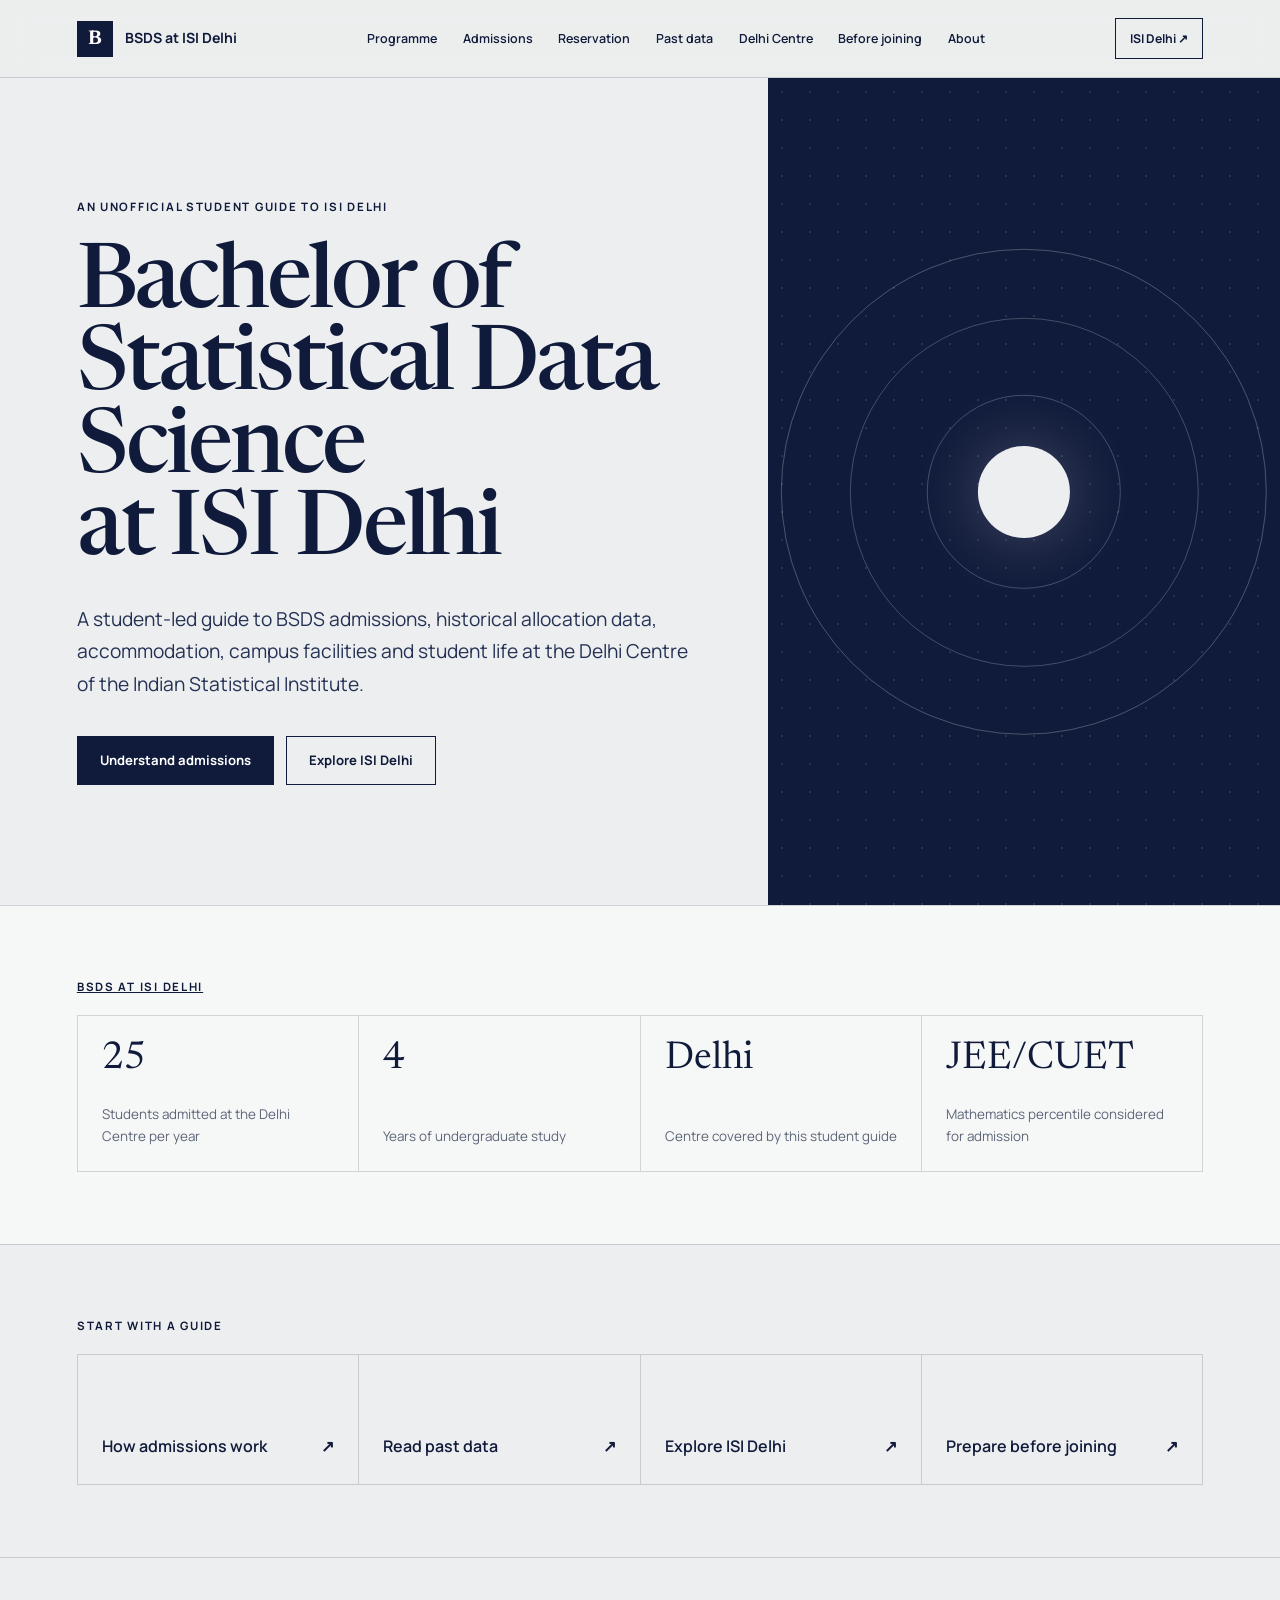
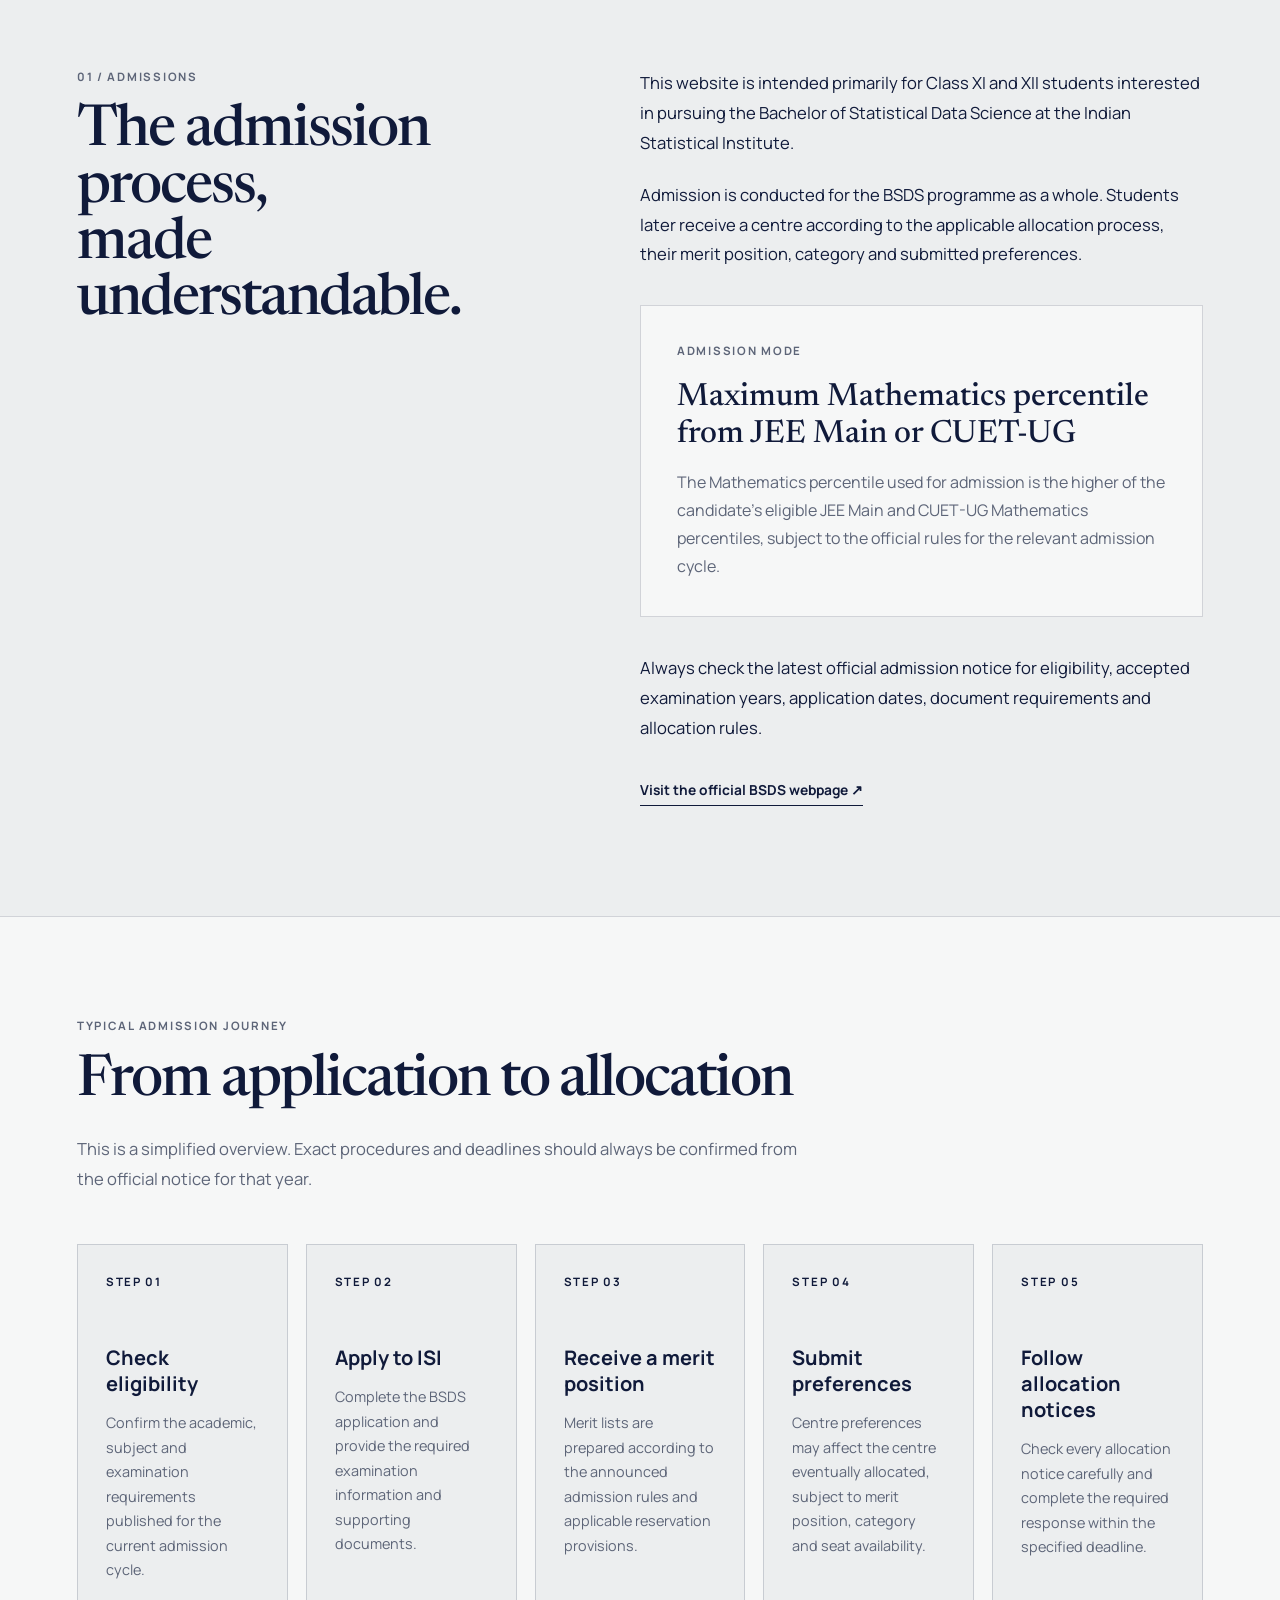
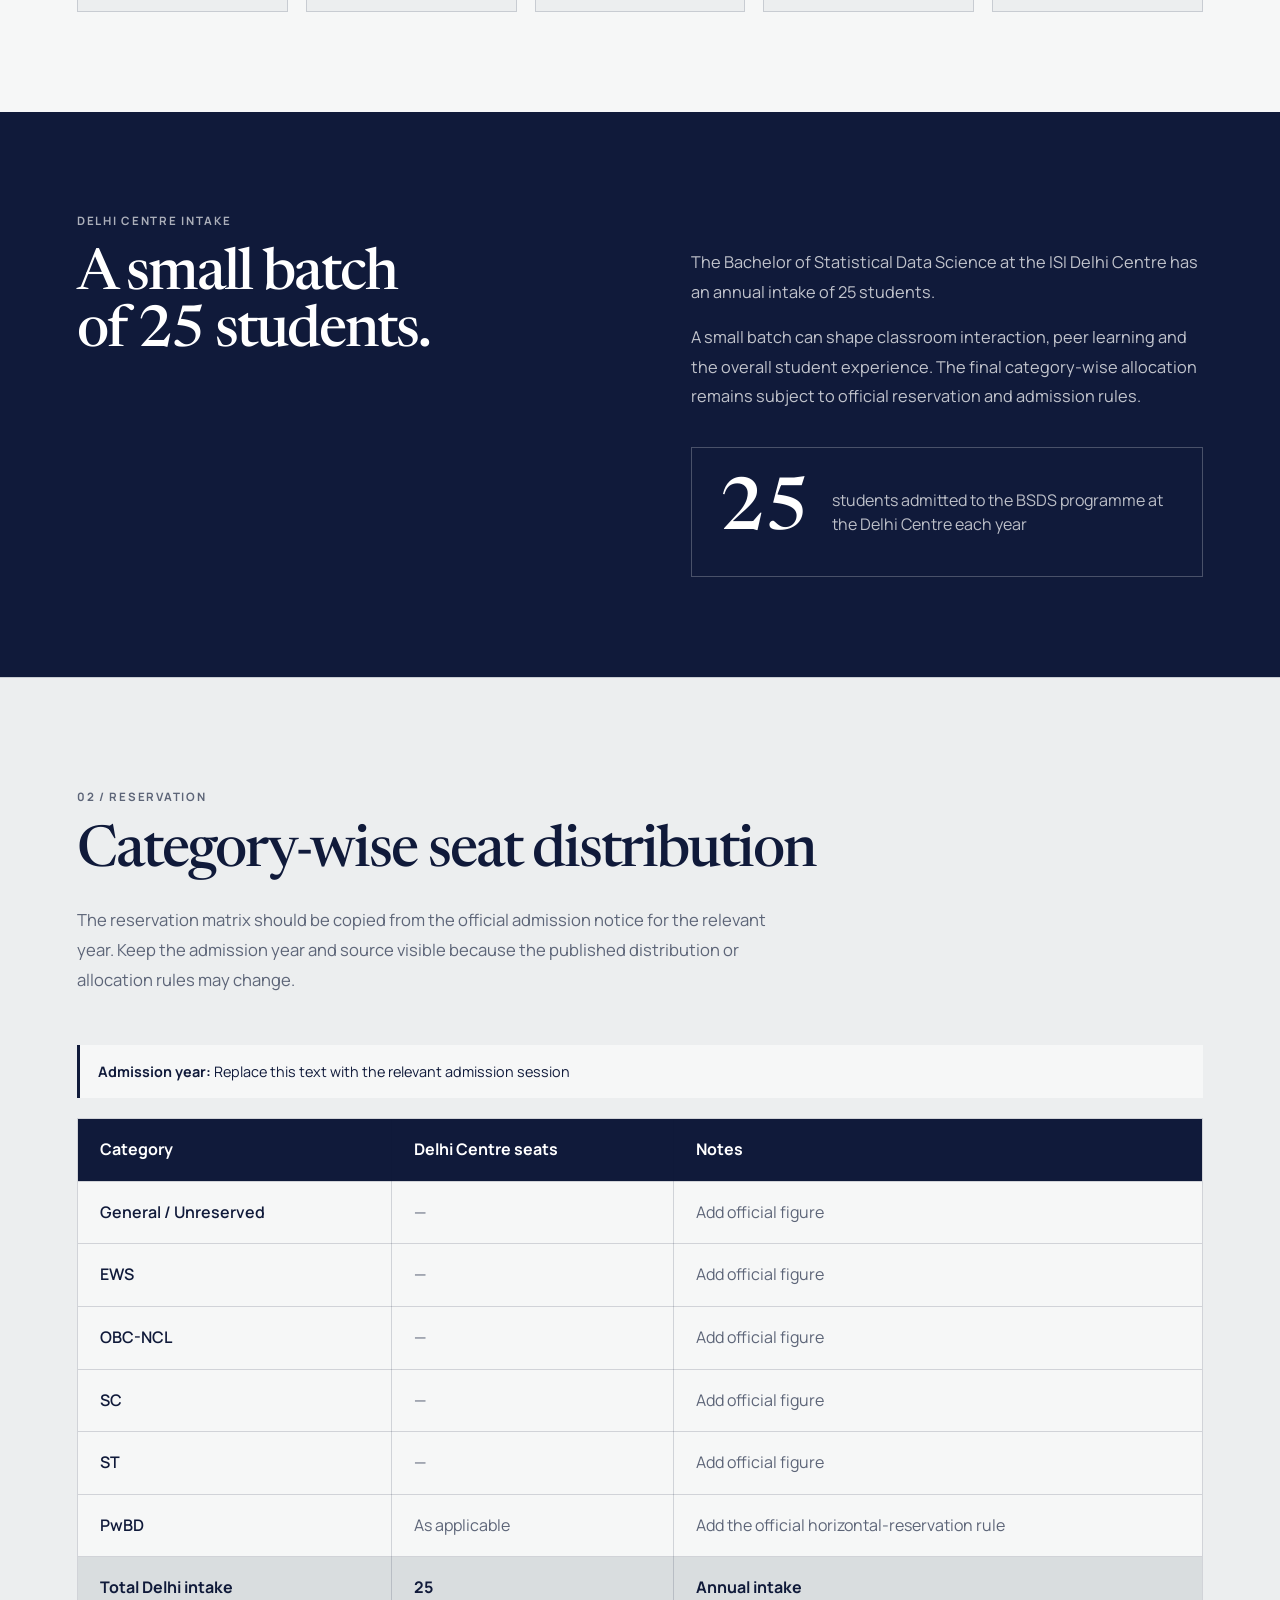
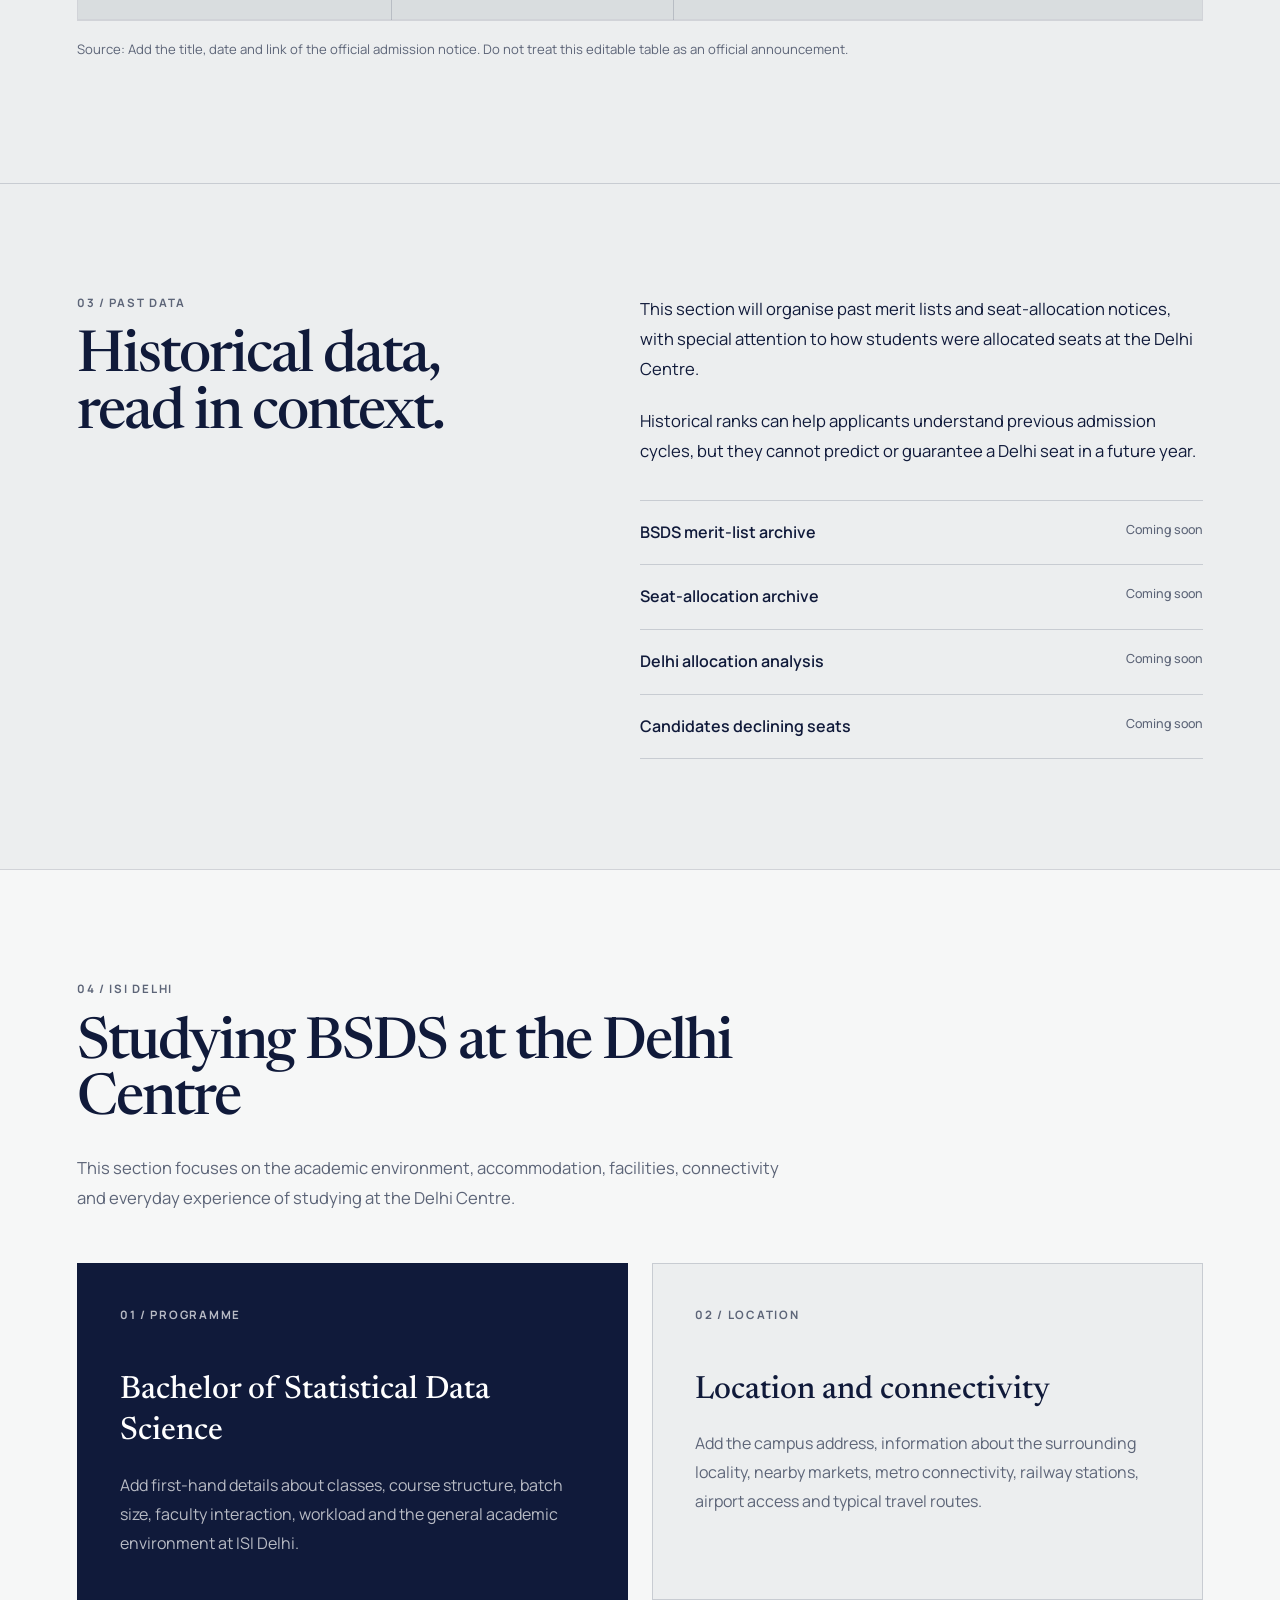
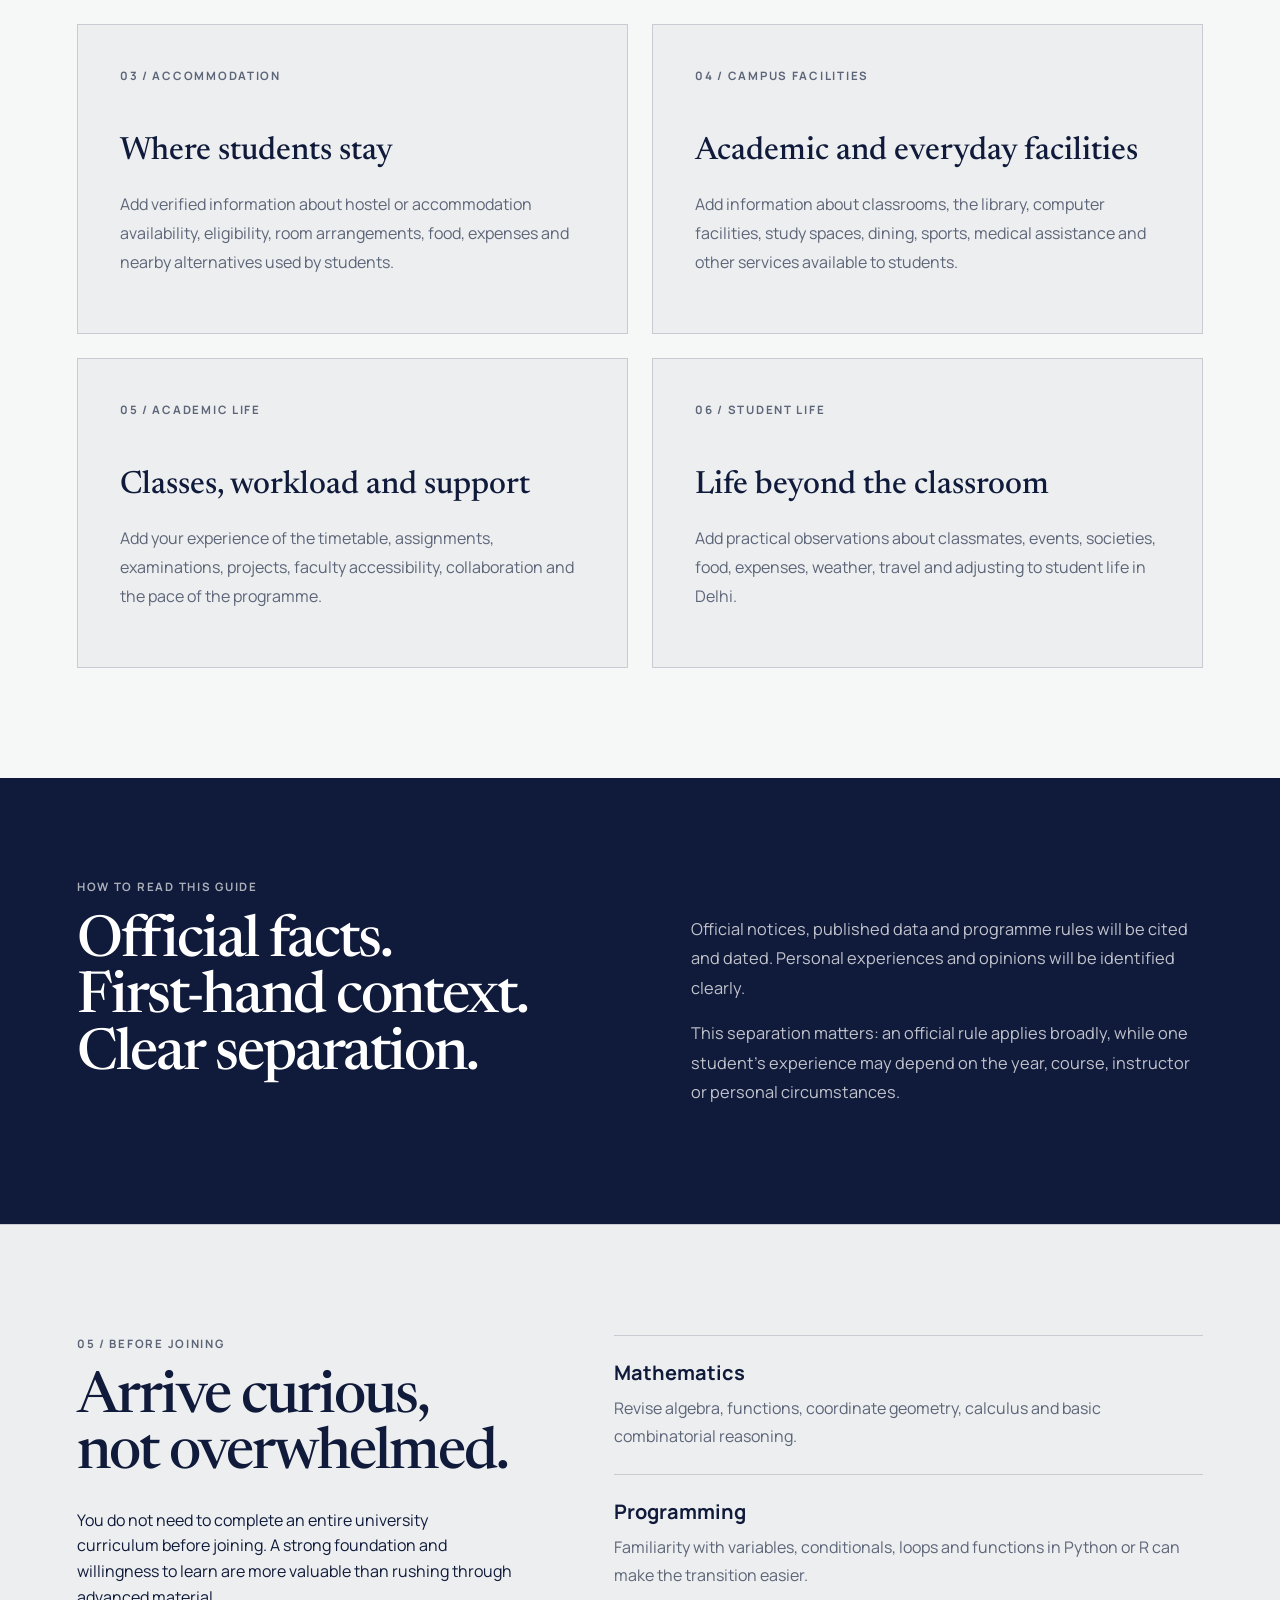
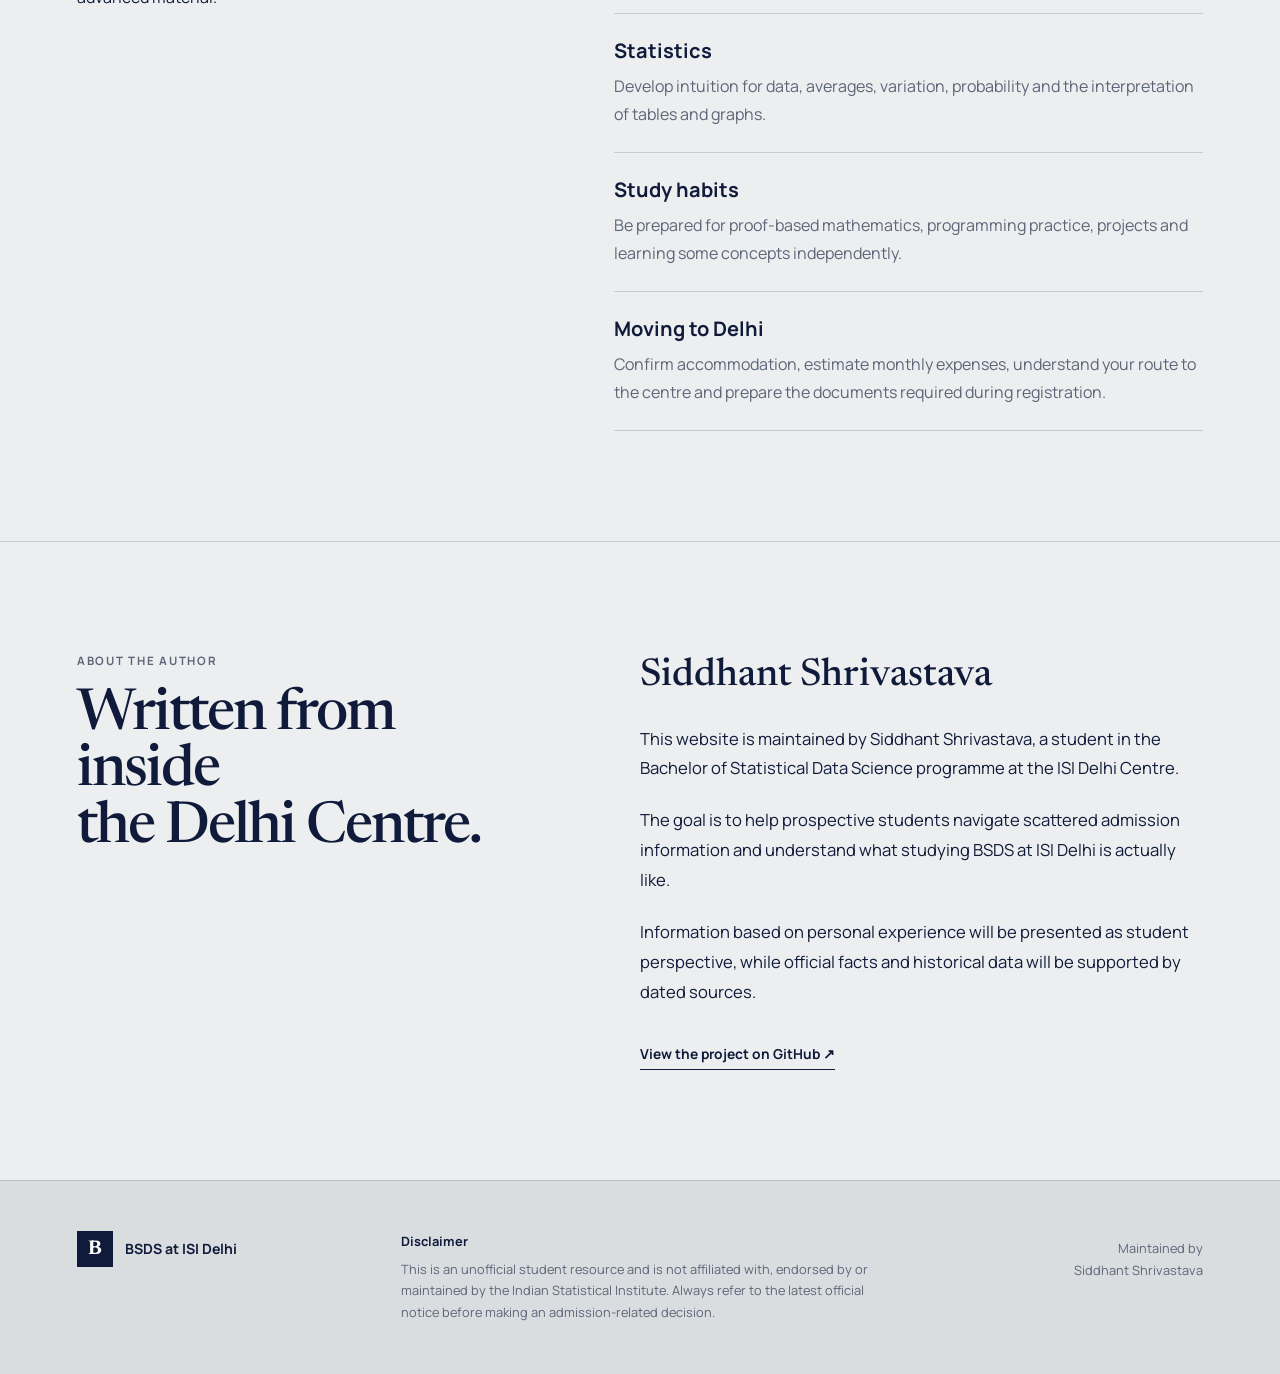
==== commit 27b20981: "Update index.html" ====
--- a/index.html
+++ b/index.html
@@ -998,11 +998,11 @@
 
     <a
       class="outline-link"
-      href="https://www.isical.ac.in/~deanweb/bsds.html"
+      href="https://www.isid.ac.in/"
       target="_blank"
       rel="noopener"
     >
-      Official BSDS page ↗
+      ISI Delhi ↗
     </a>
   </header>
 
@@ -1049,7 +1049,7 @@
 
     <!-- PROGRAMME FACTS -->
     <section class="quick programme-facts">
-      <p class="eyebrow">BSDS at ISI Delhi</p>
+      <p class="eyebrow"><a href="https://www.isical.ac.in/~deanweb/bsds.html">BSDS at ISI Delhi</a></p>
 
       <div class="quick-grid">
         <div class="fact-card">
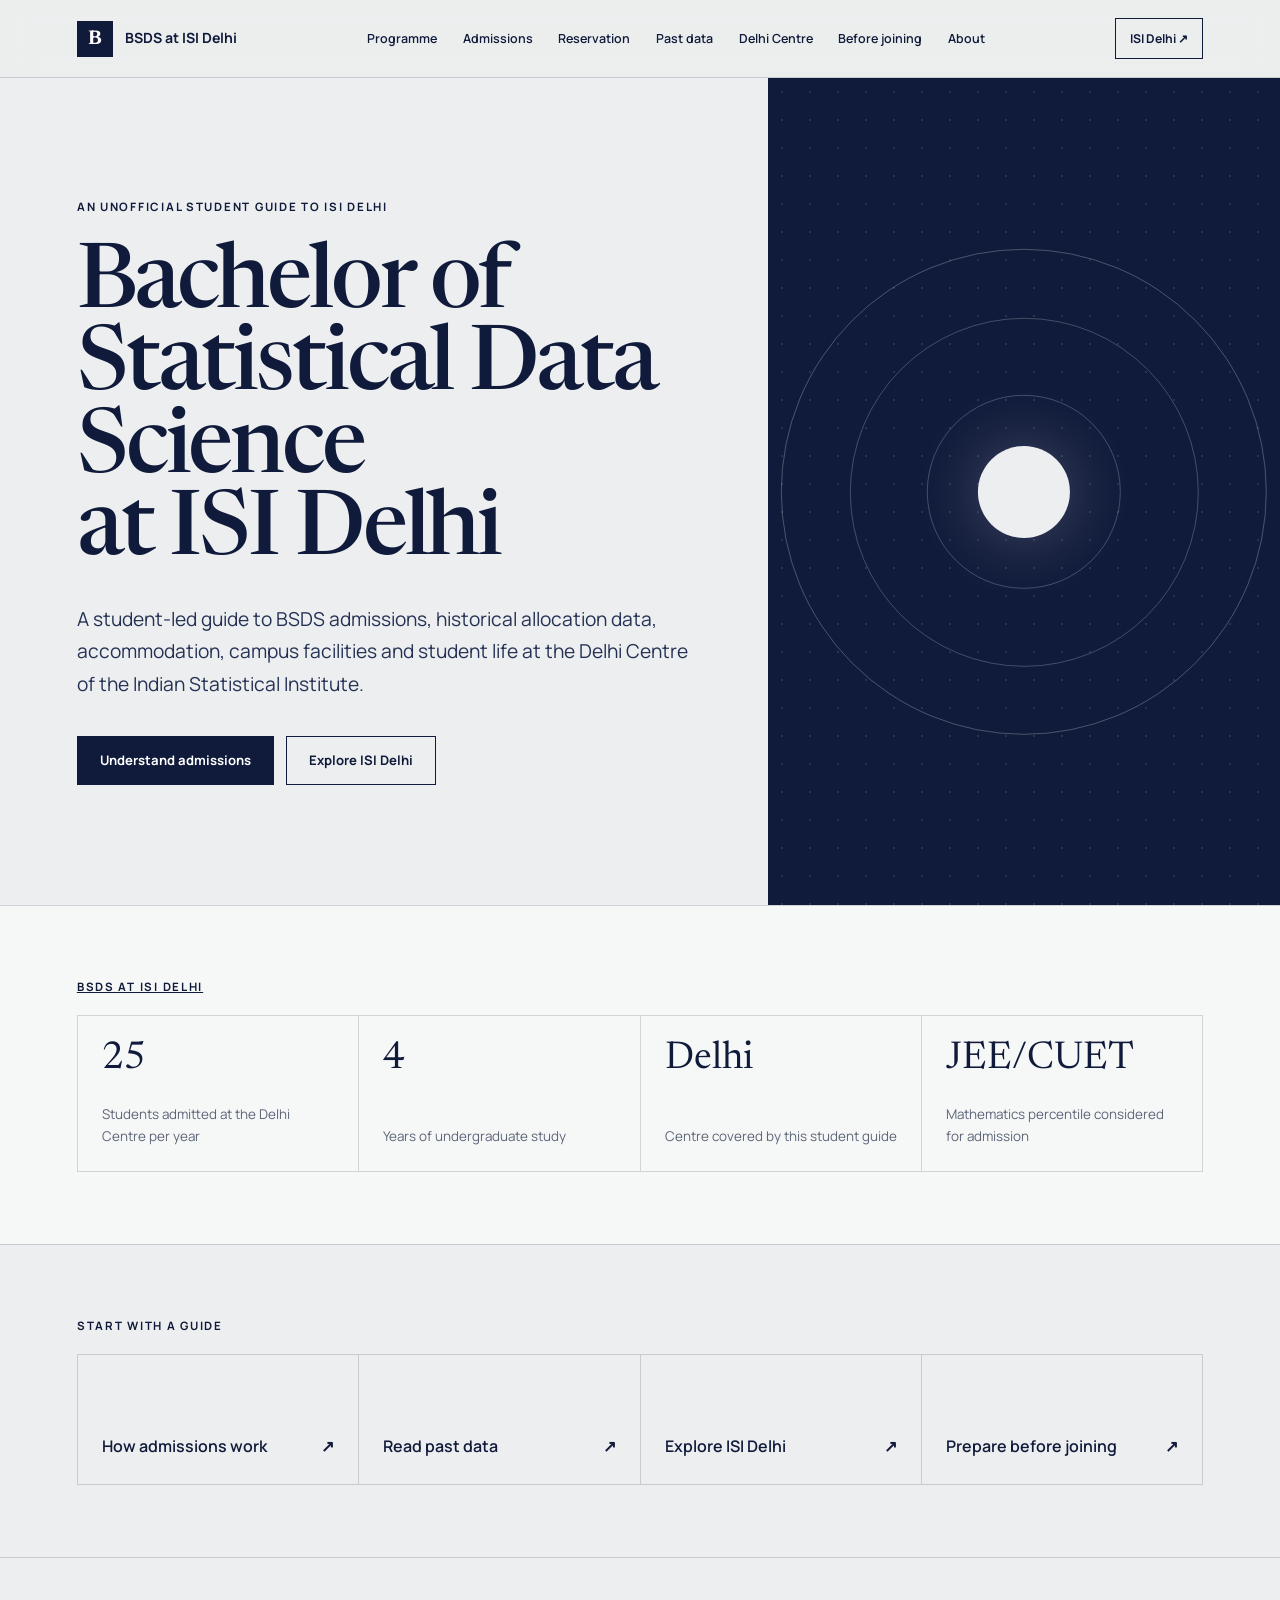
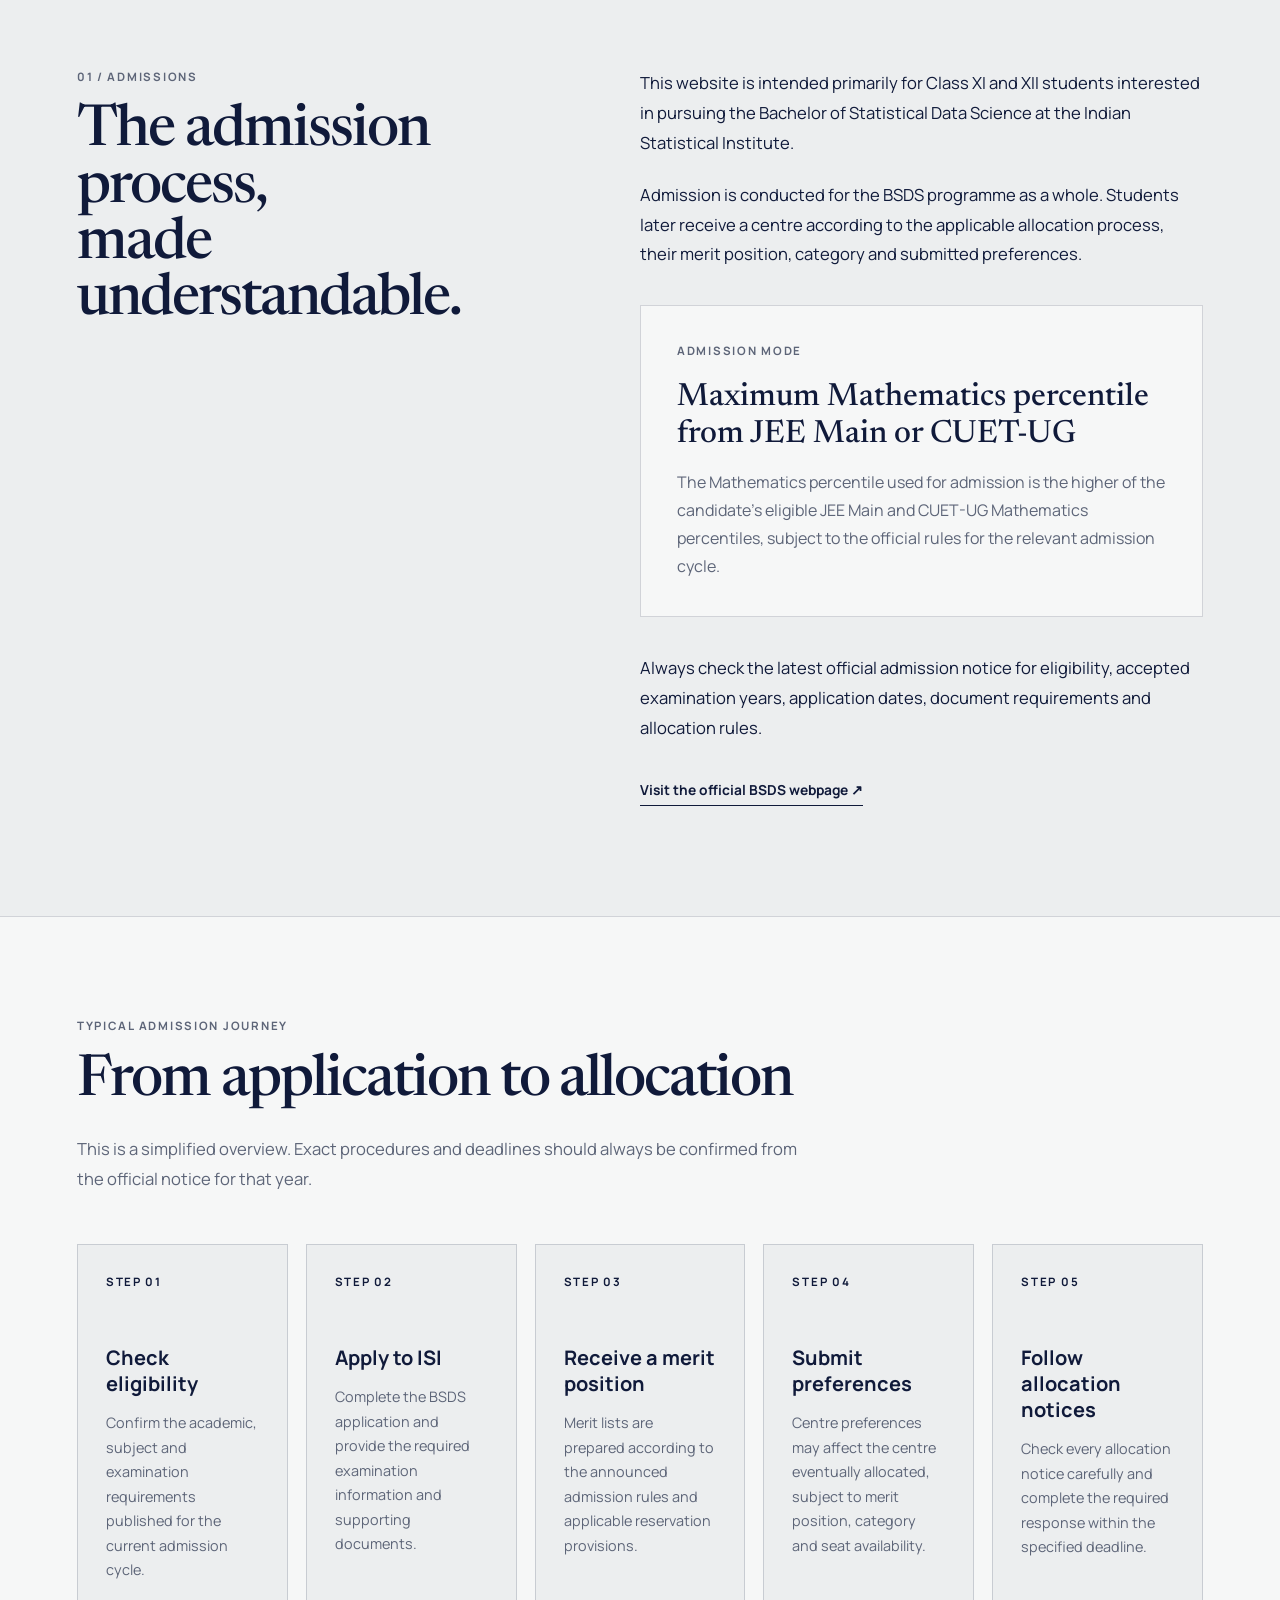
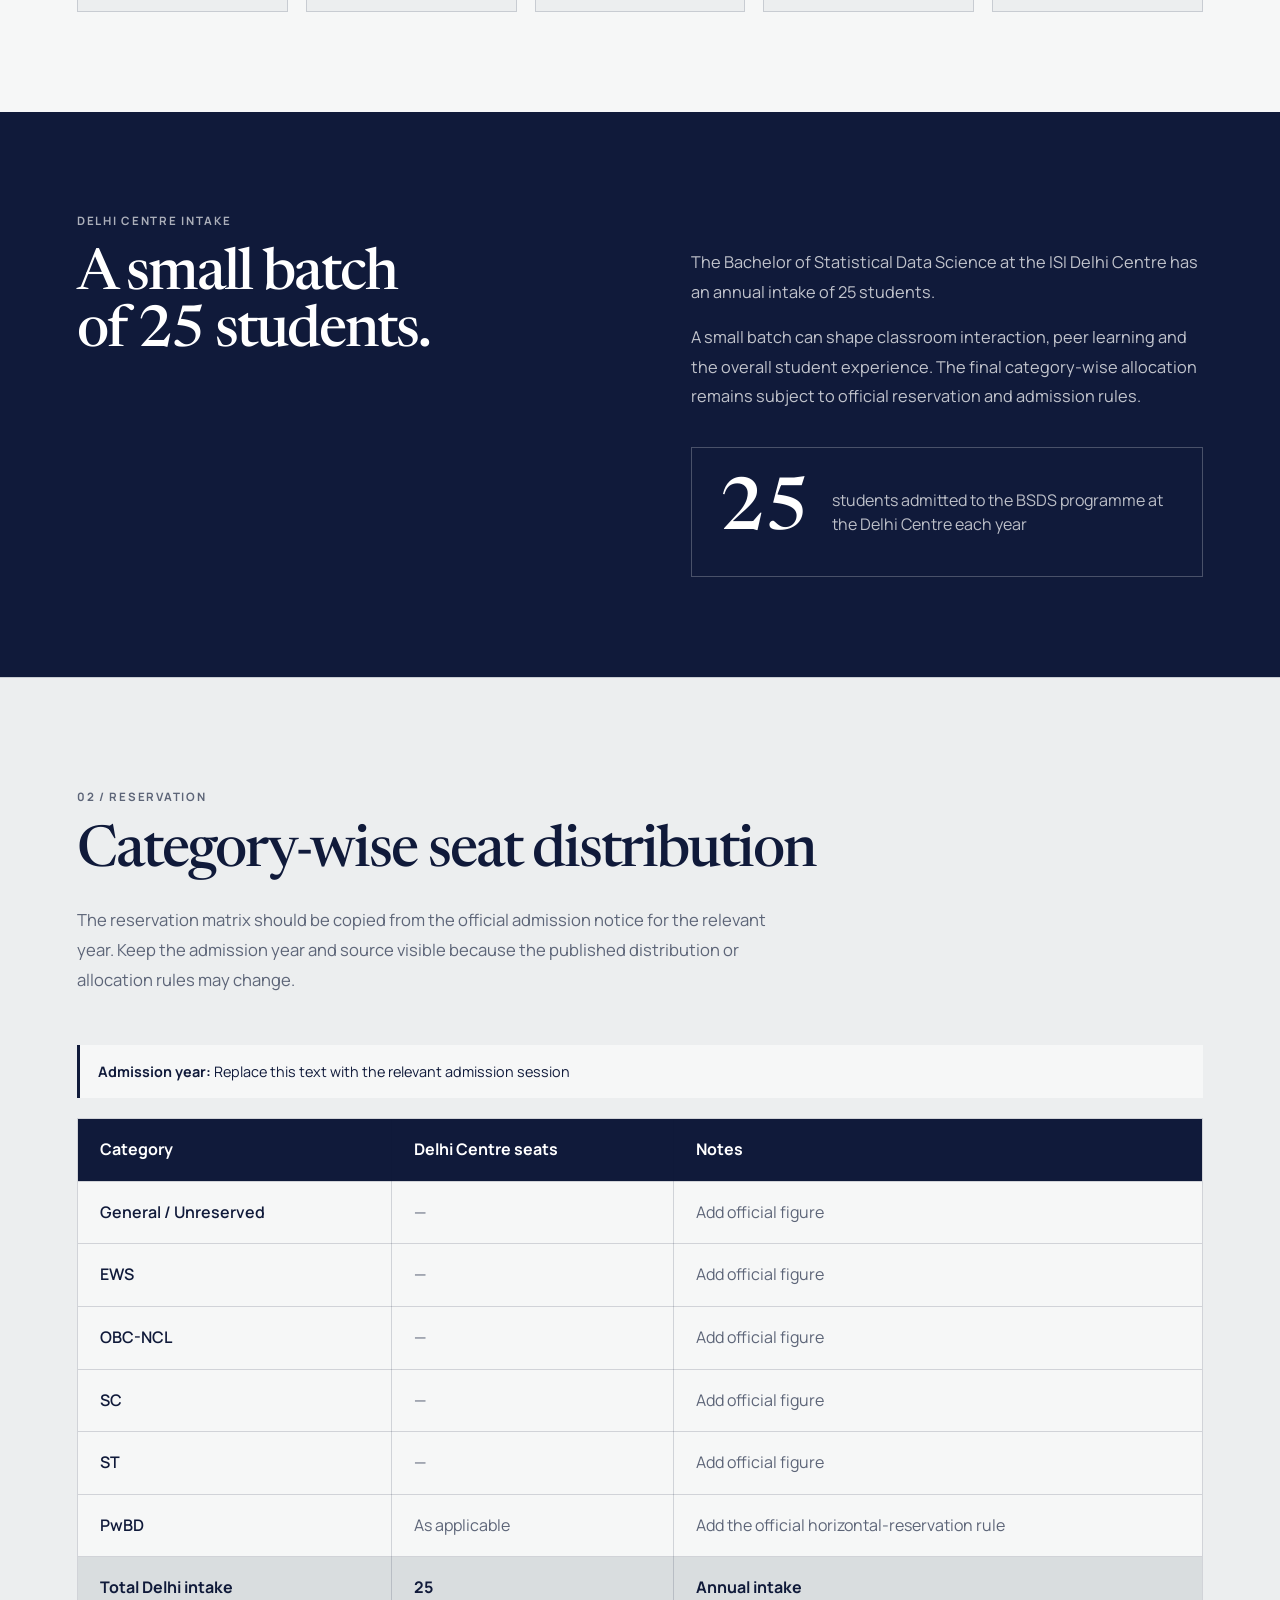
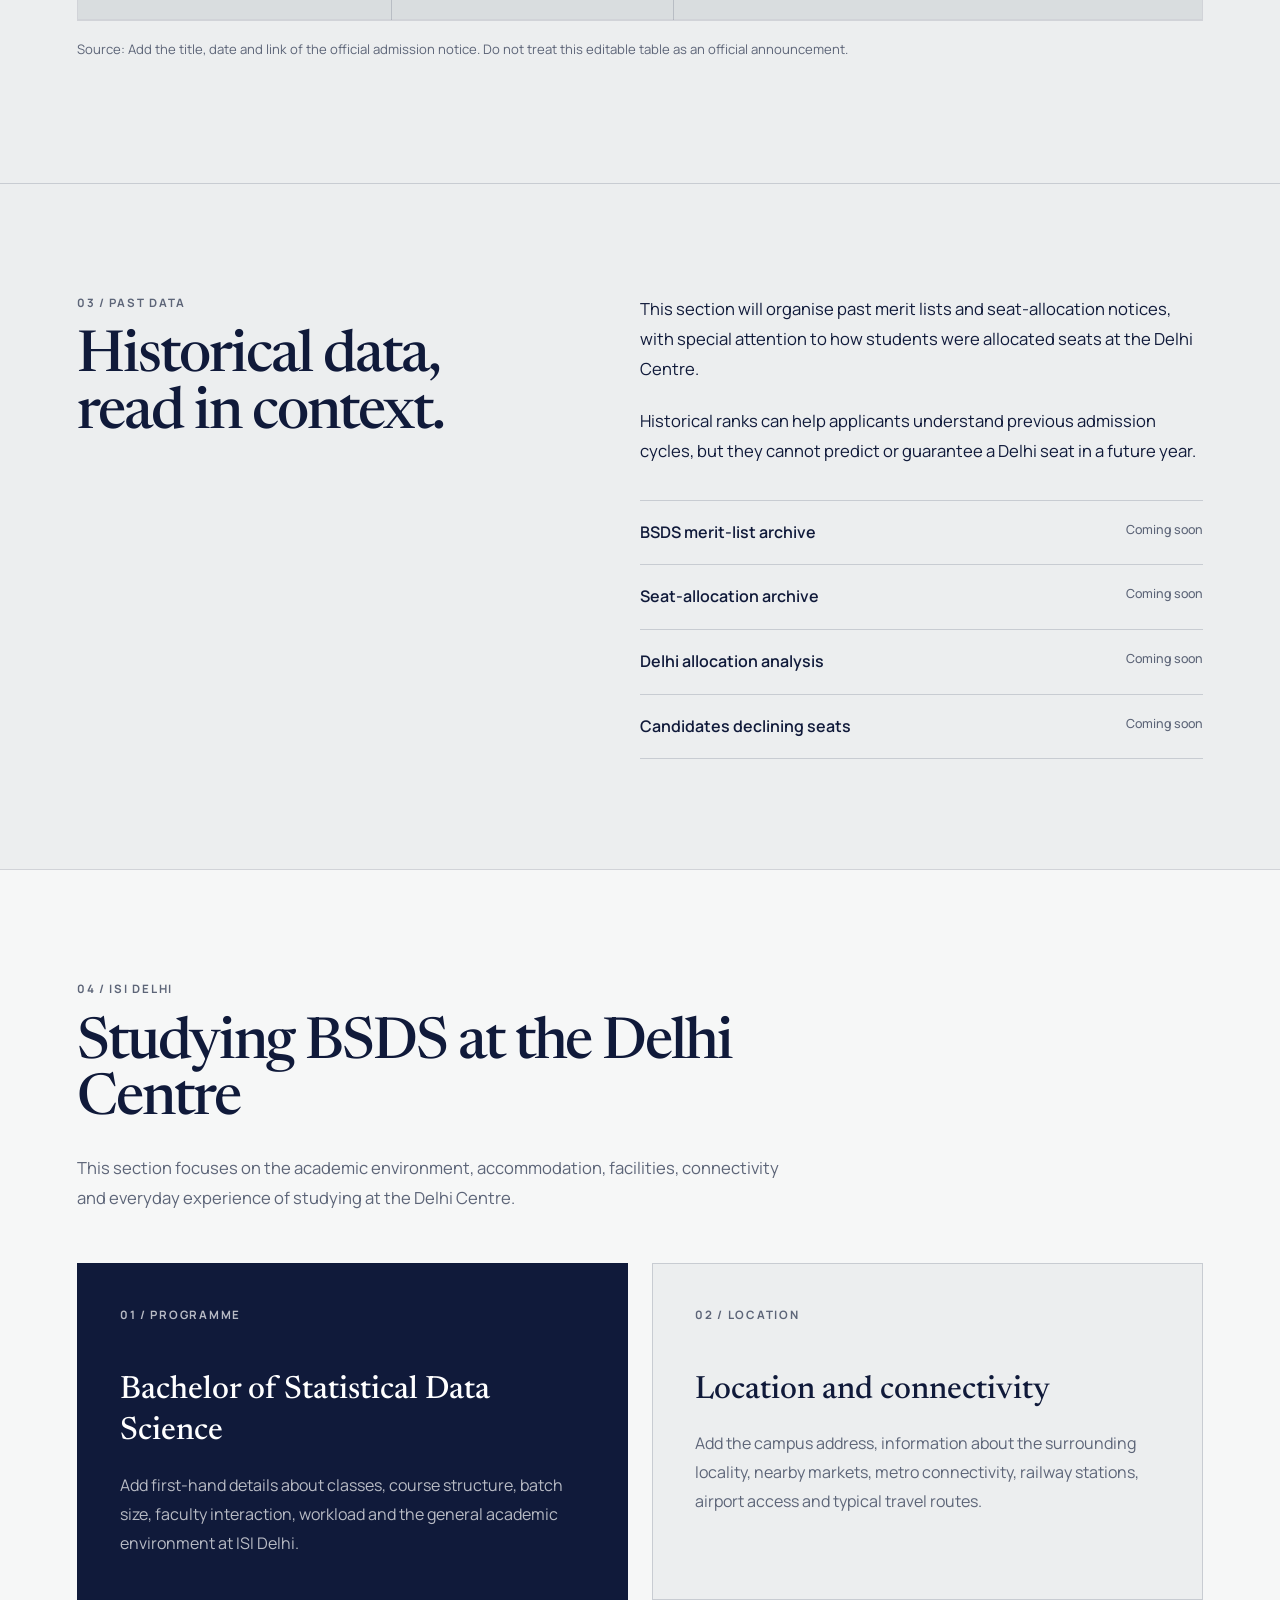
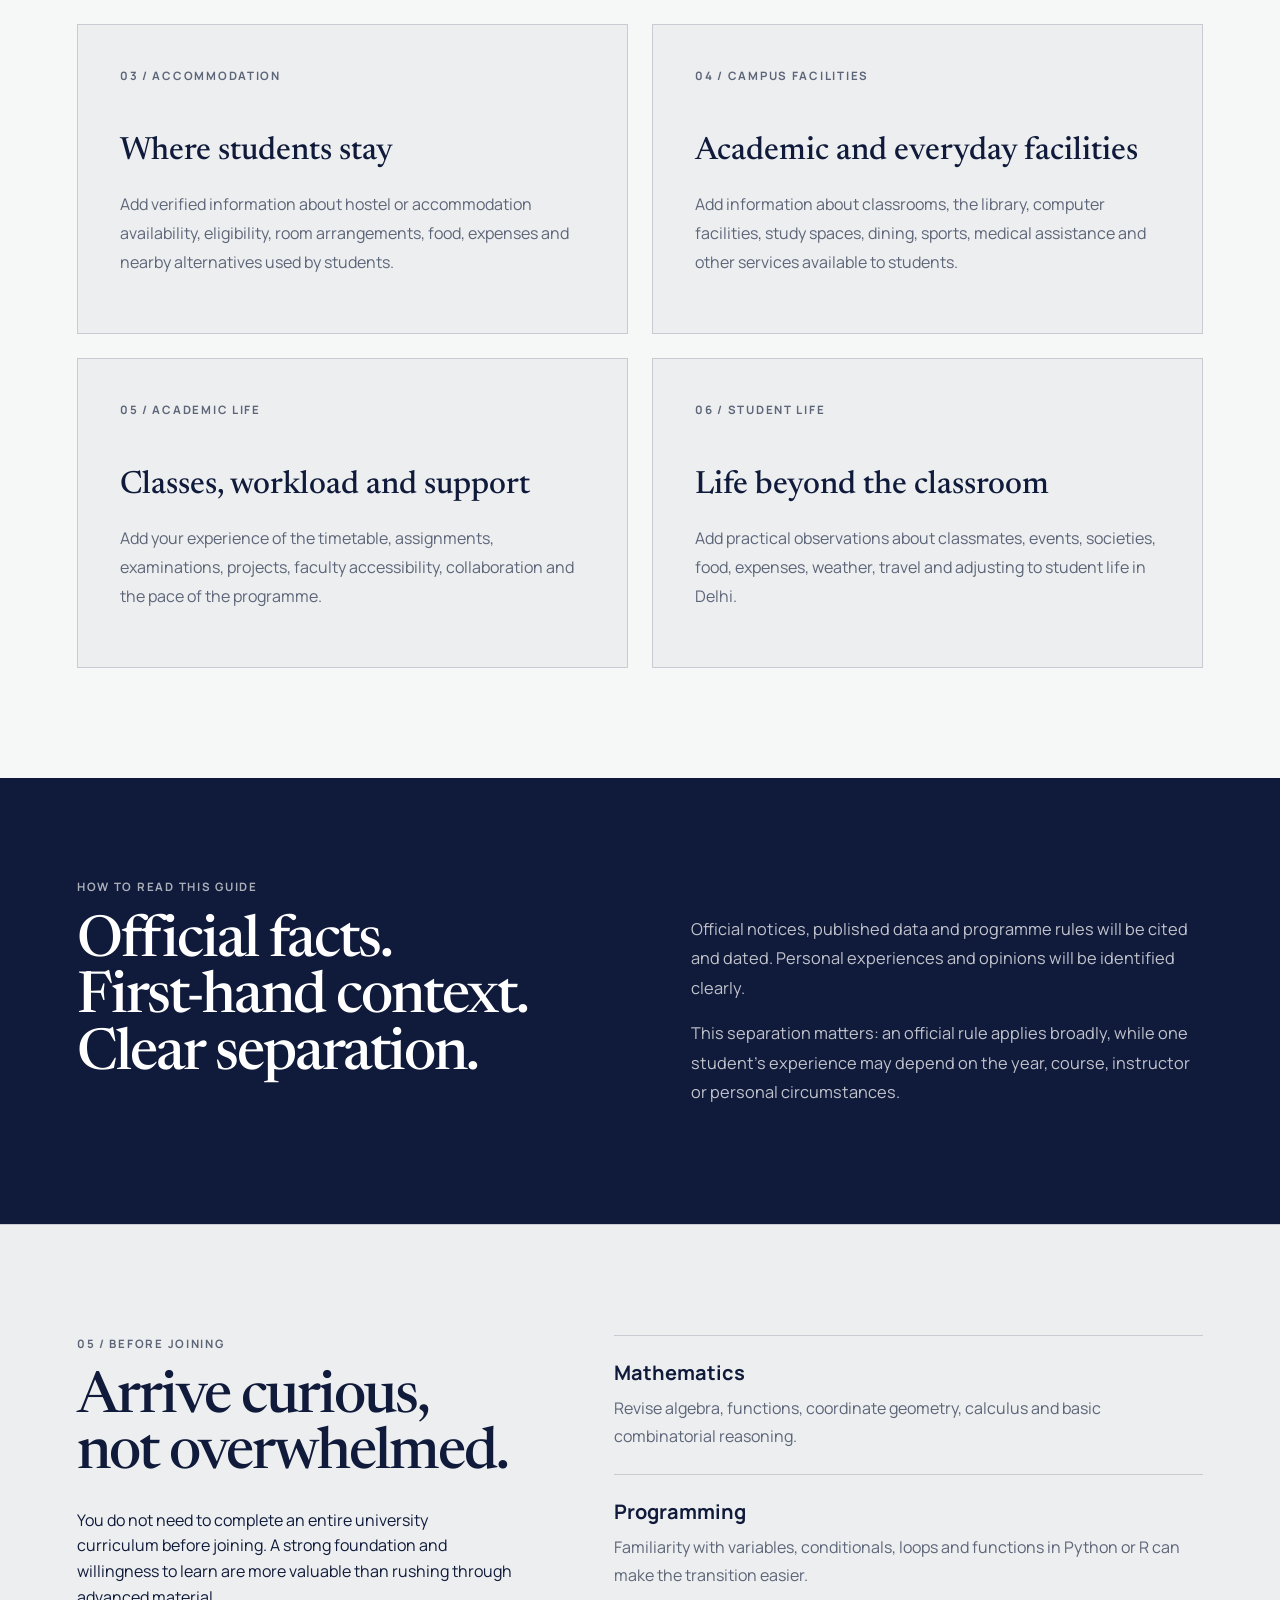
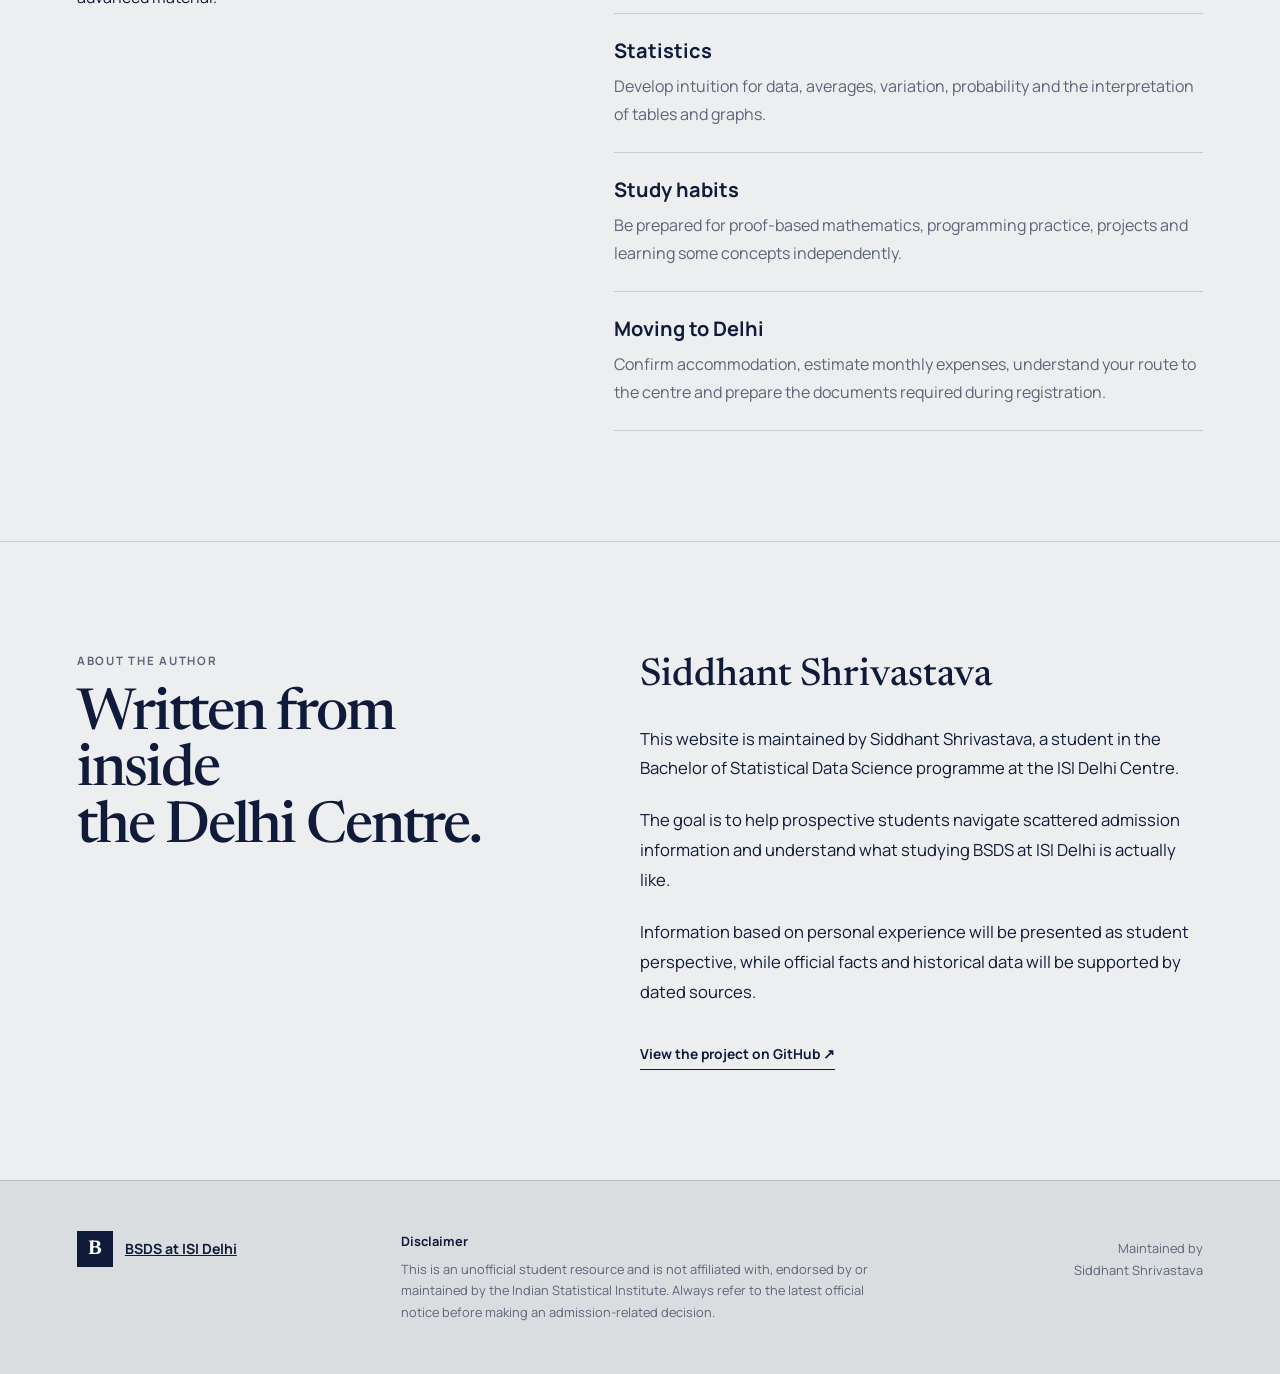
==== commit 56d0481b: "Update index.html" ====
--- a/index.html
+++ b/index.html
@@ -1049,7 +1049,7 @@
 
     <!-- PROGRAMME FACTS -->
     <section class="quick programme-facts">
-      <p class="eyebrow"><a href="https://www.isical.ac.in/~deanweb/bsds.html">BSDS at ISI Delhi</a></p>
+      <a href="https://www.isical.ac.in/~deanweb/bsds.html"><p class="eyebrow">BSDS at ISI Delhi</p></a>
 
       <div class="quick-grid">
         <div class="fact-card">
@@ -1630,7 +1630,7 @@
   <footer>
     <div class="brand">
       <span class="monogram">B</span>
-      <span>BSDS at ISI Delhi</span>
+      <span><a href="https://www.isical.ac.in/~deanweb/bsds.html">BSDS at ISI Delhi</a></span>
     </div>
 
     <div>
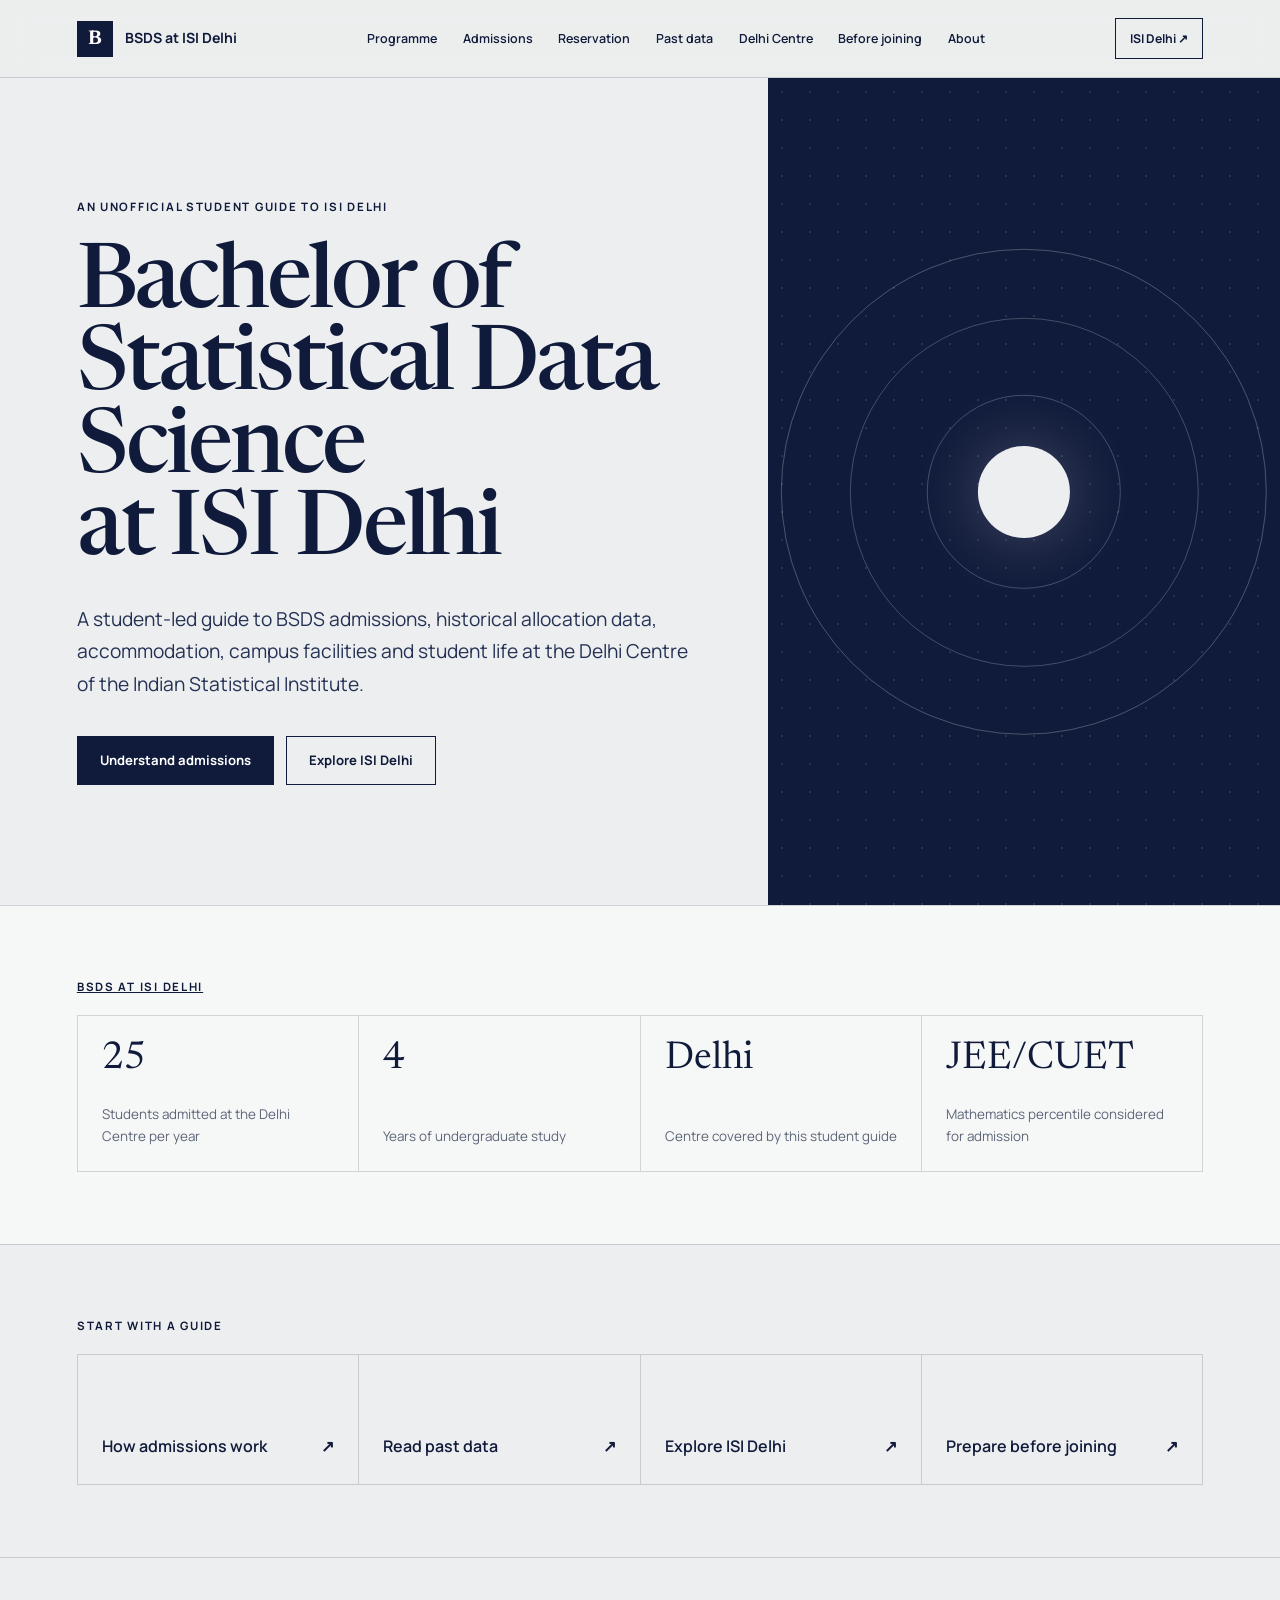
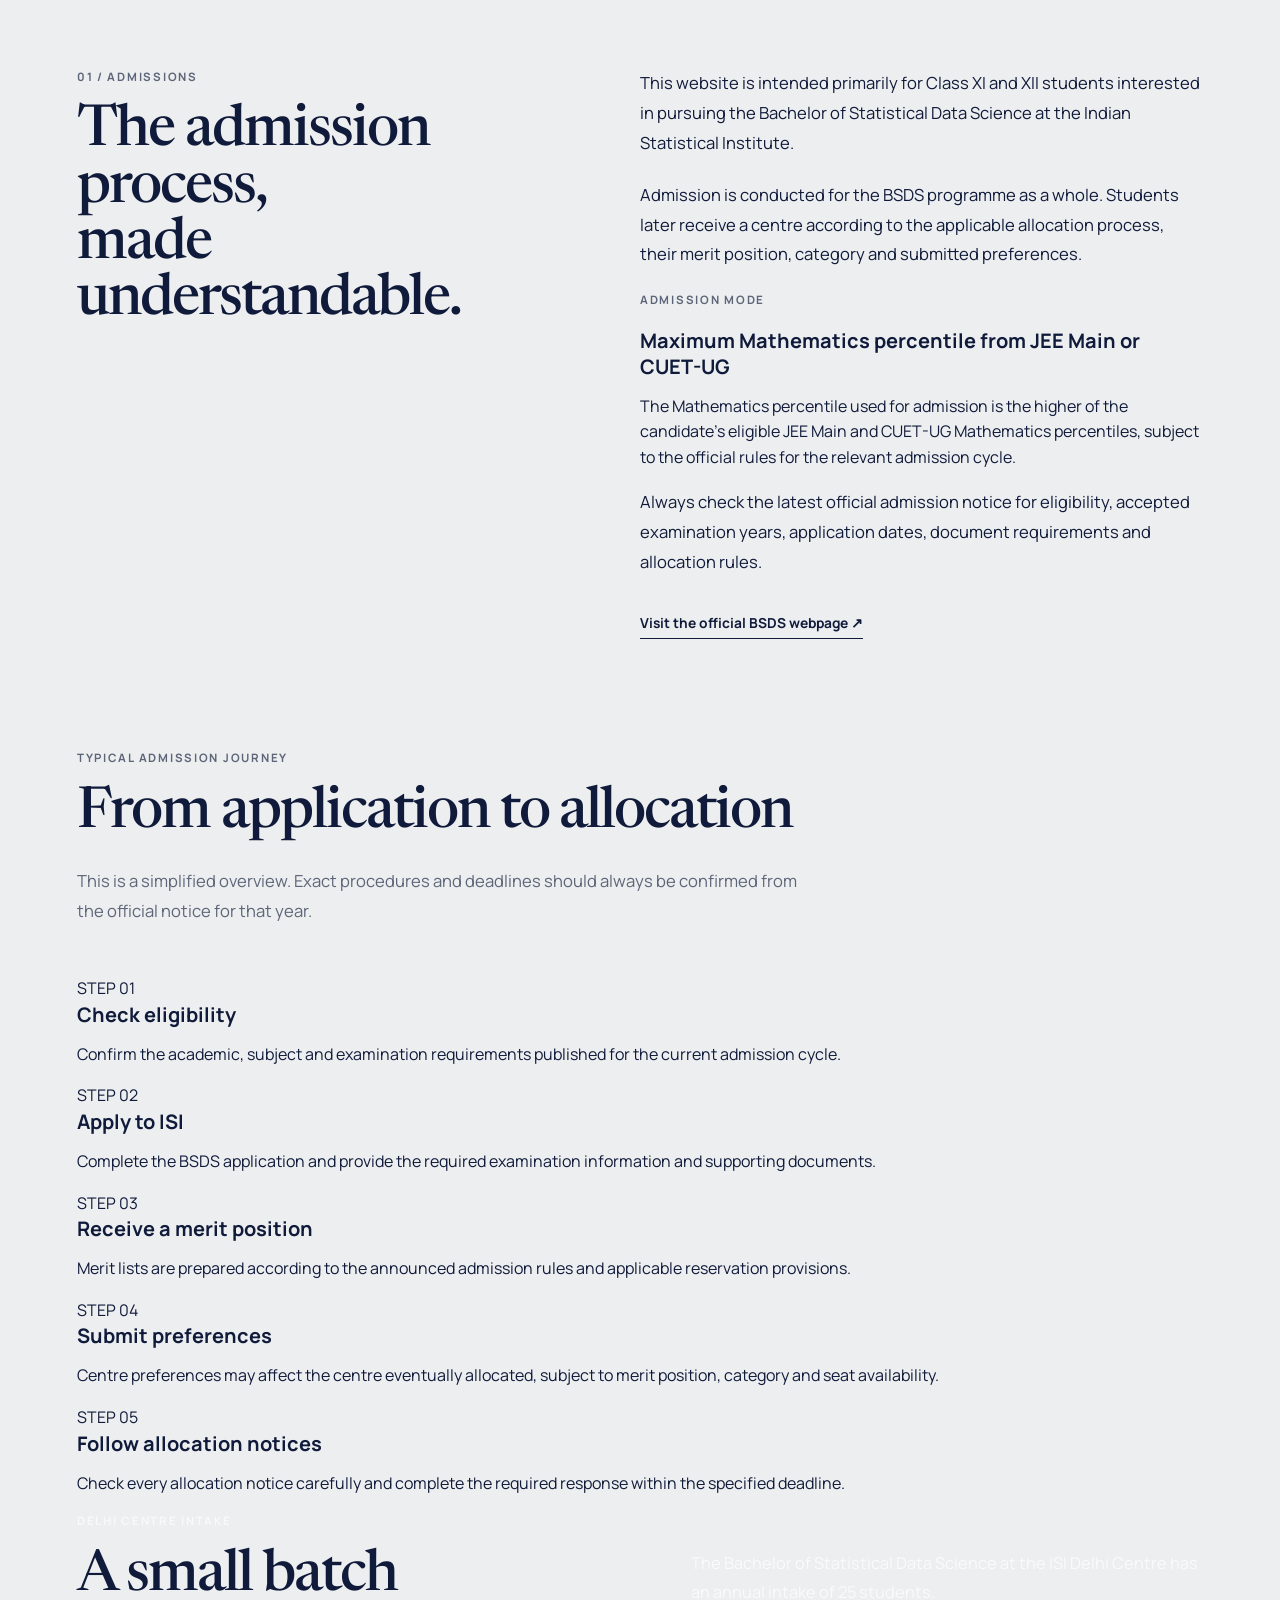
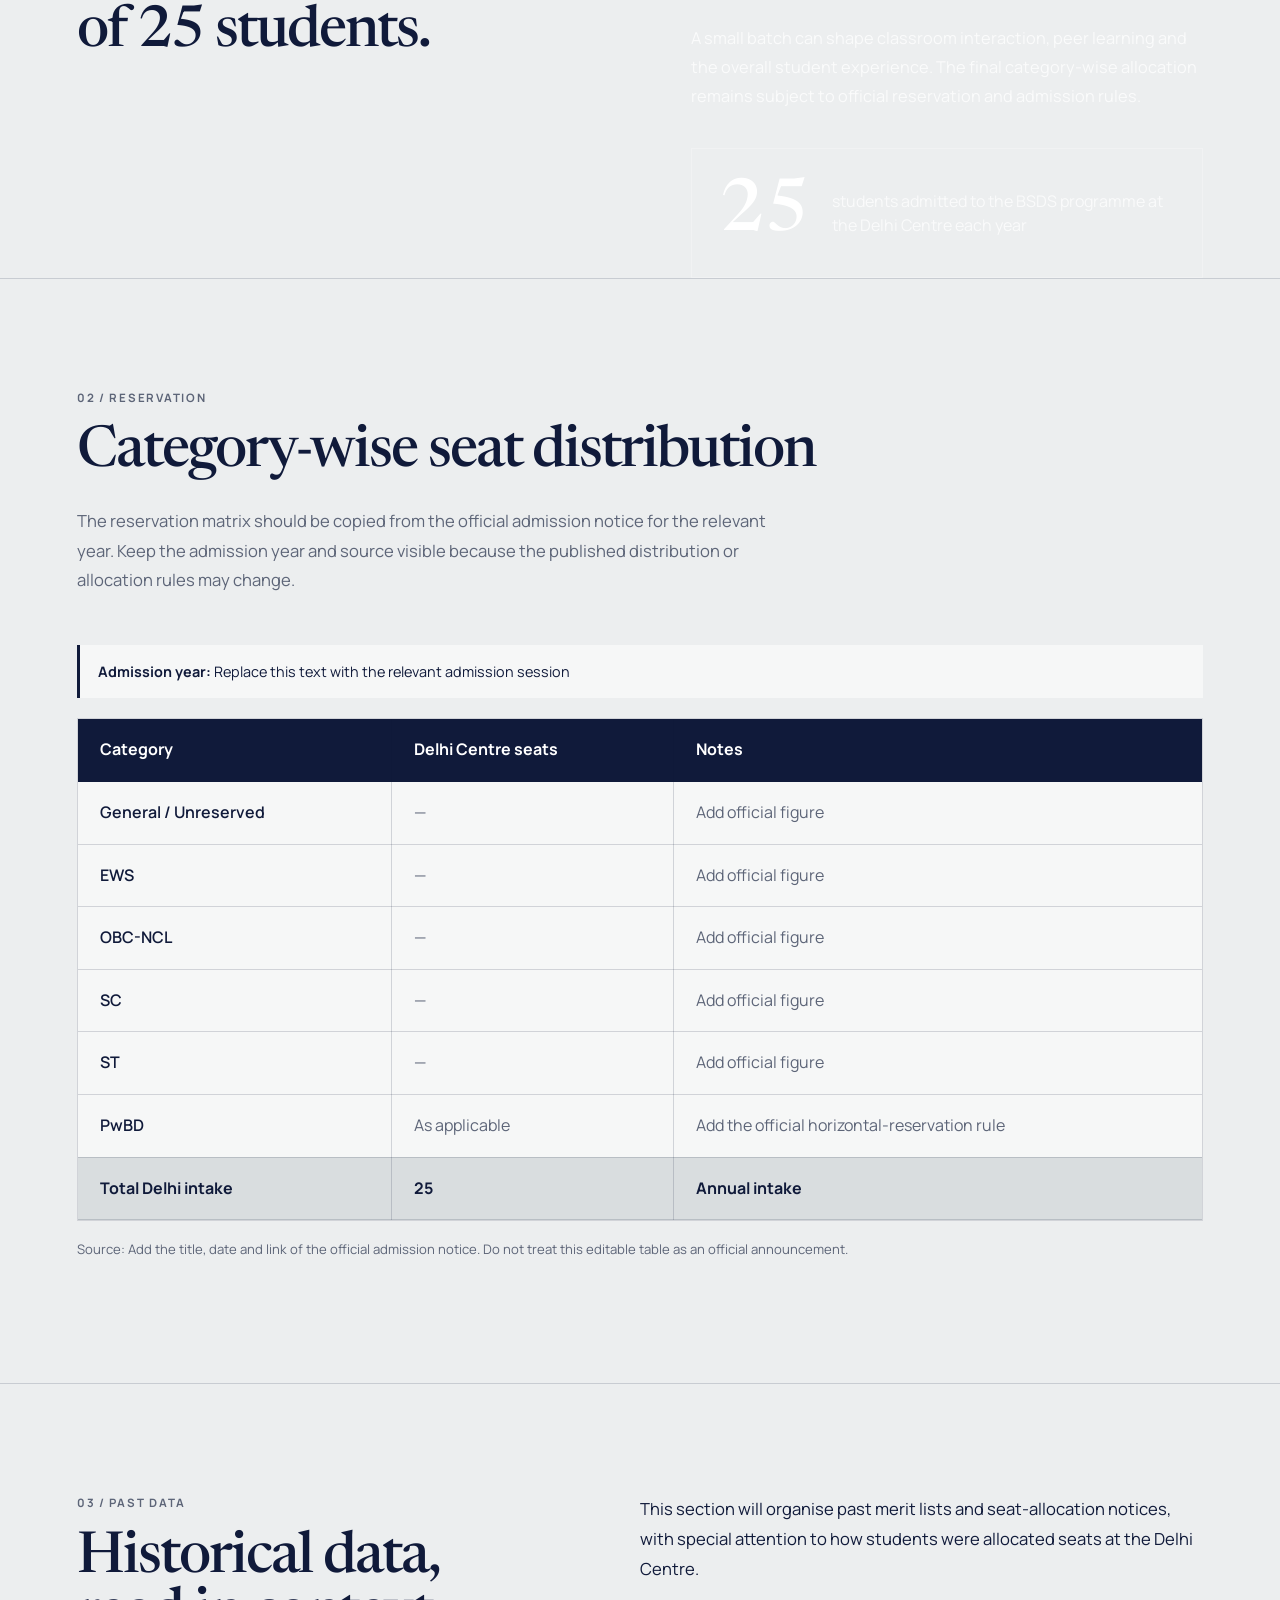
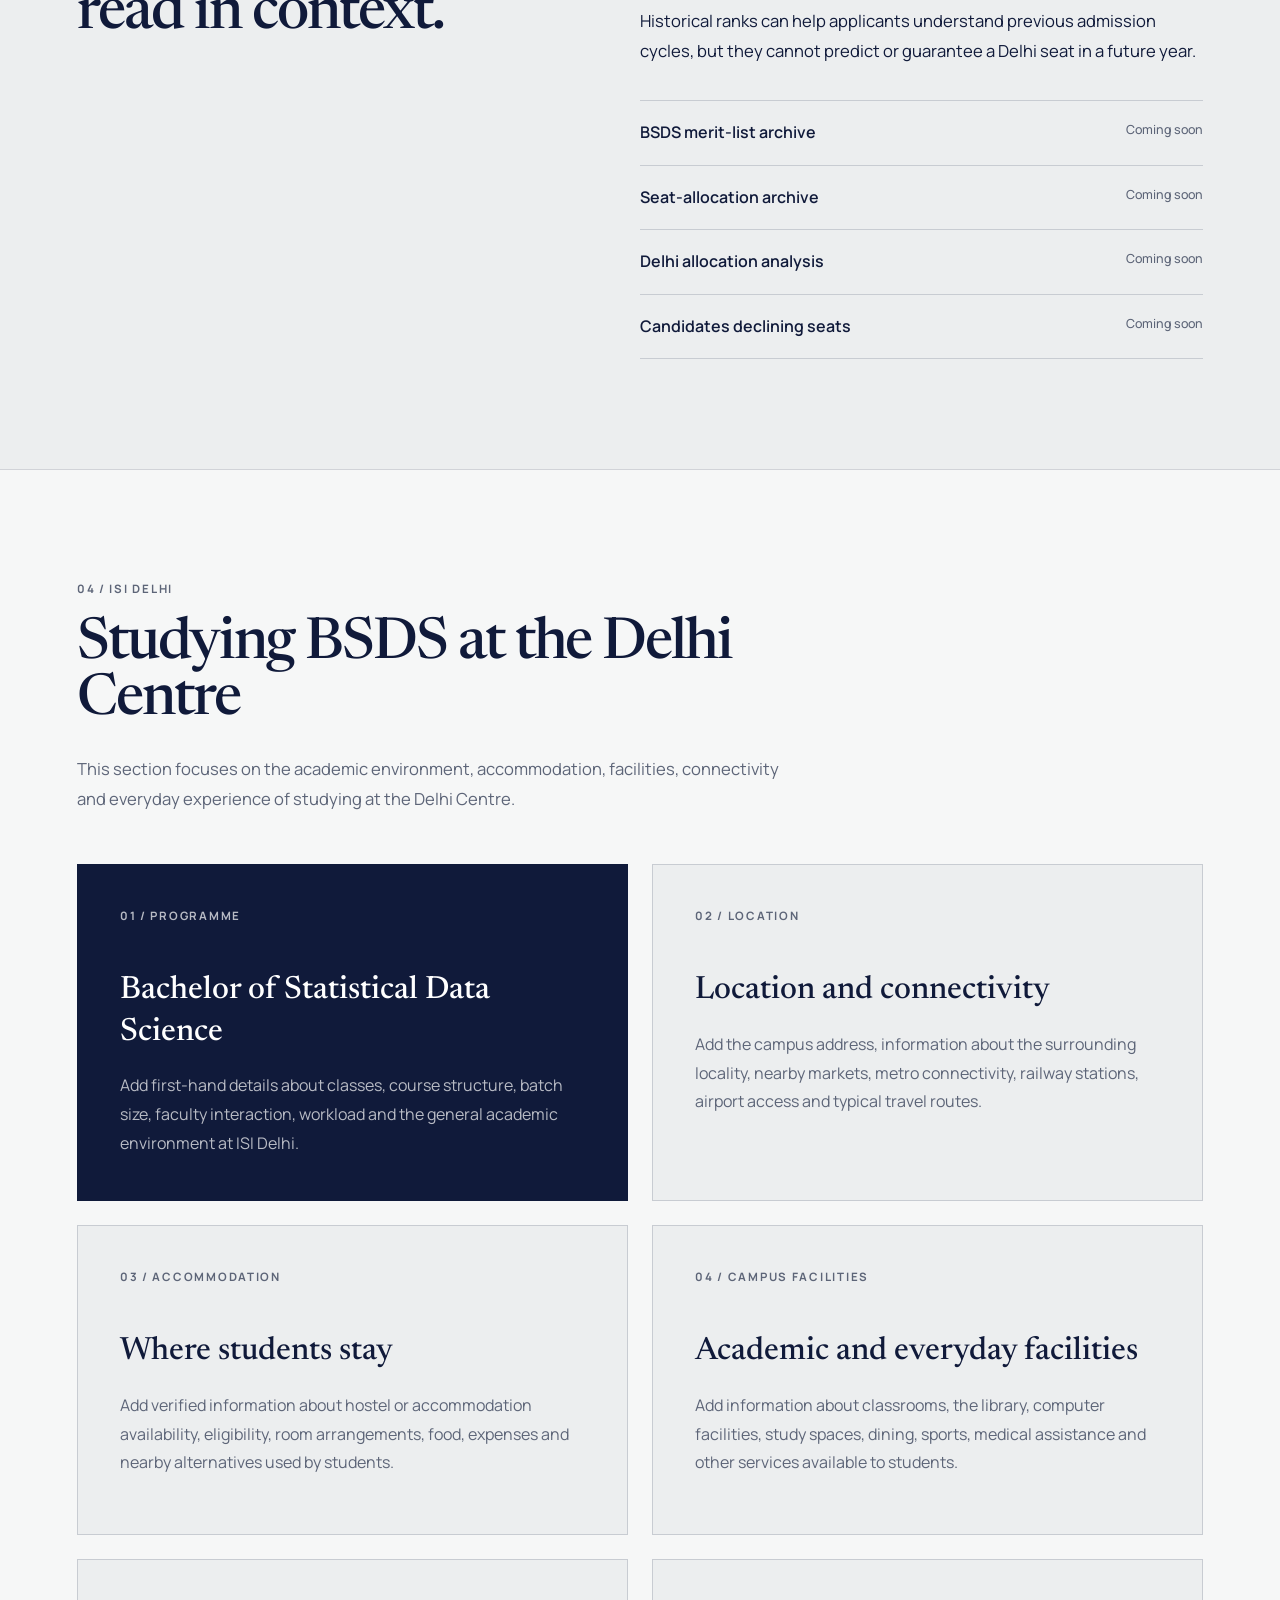
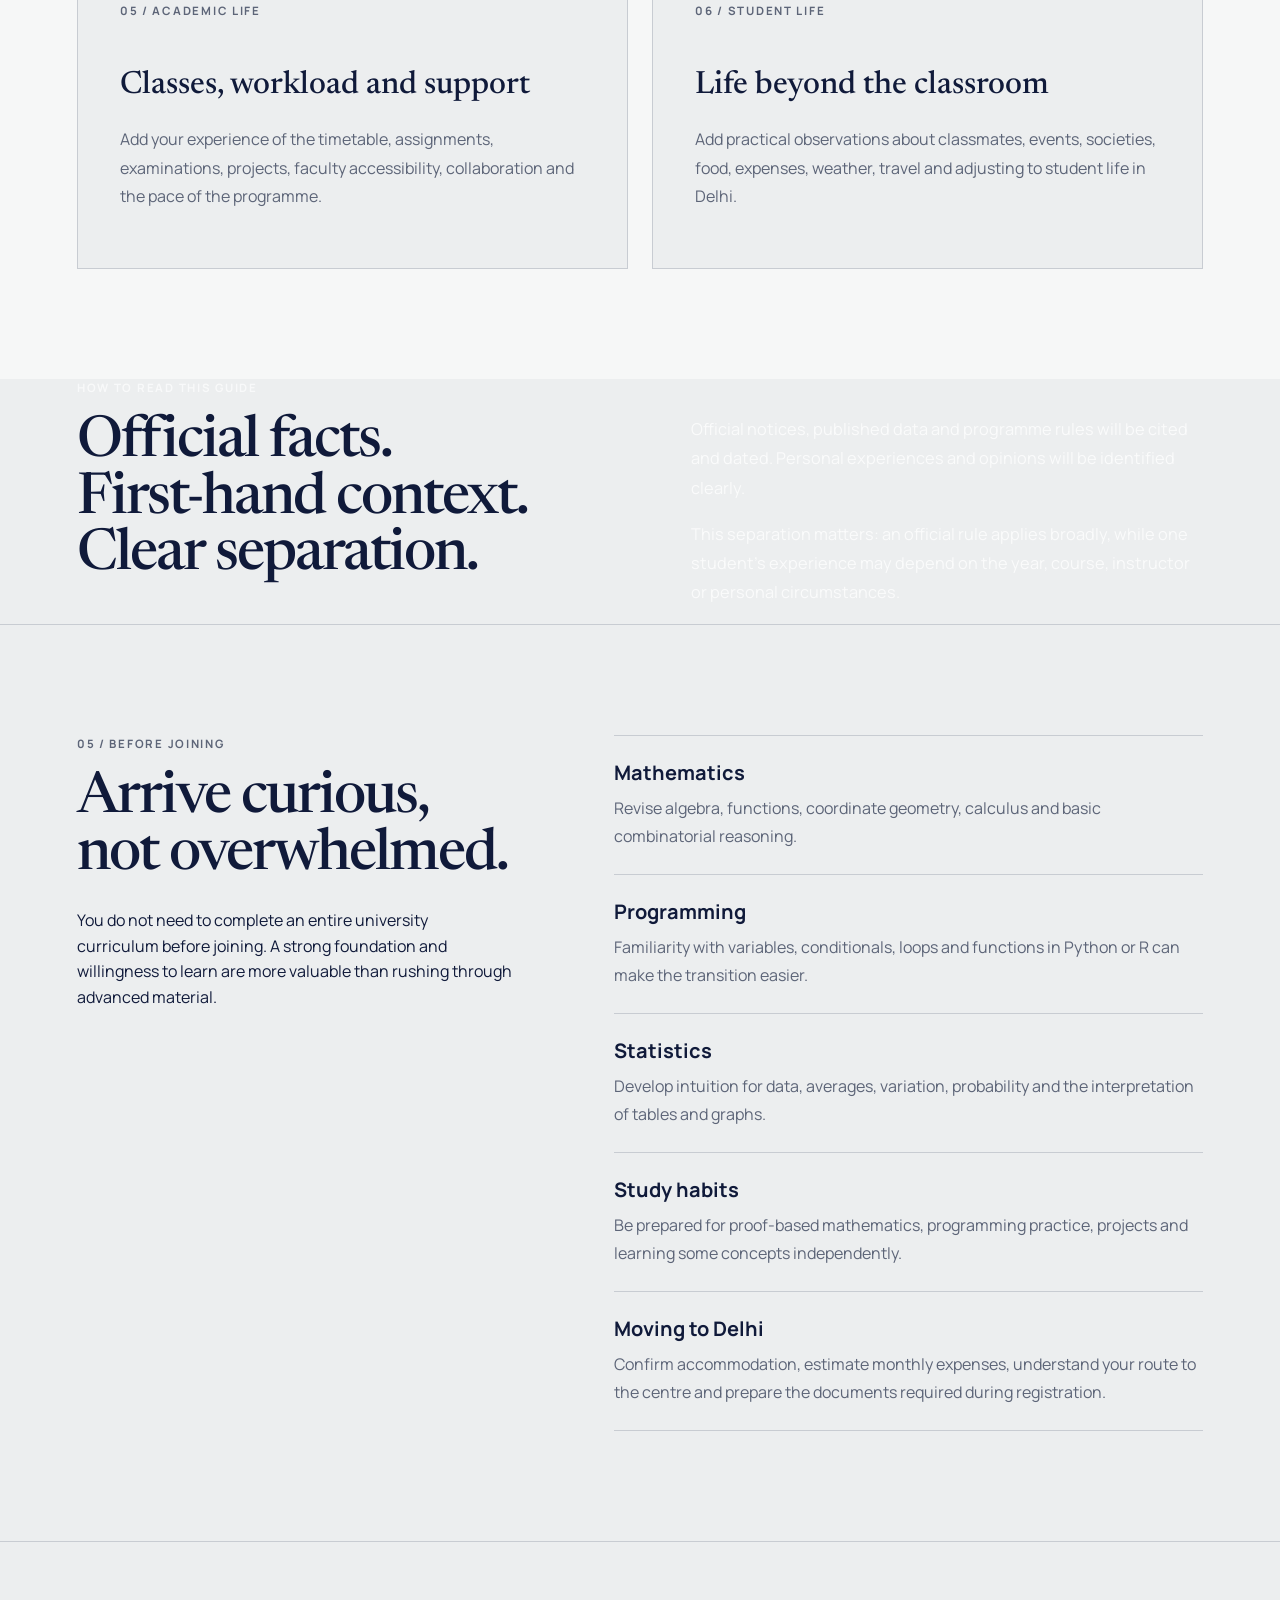
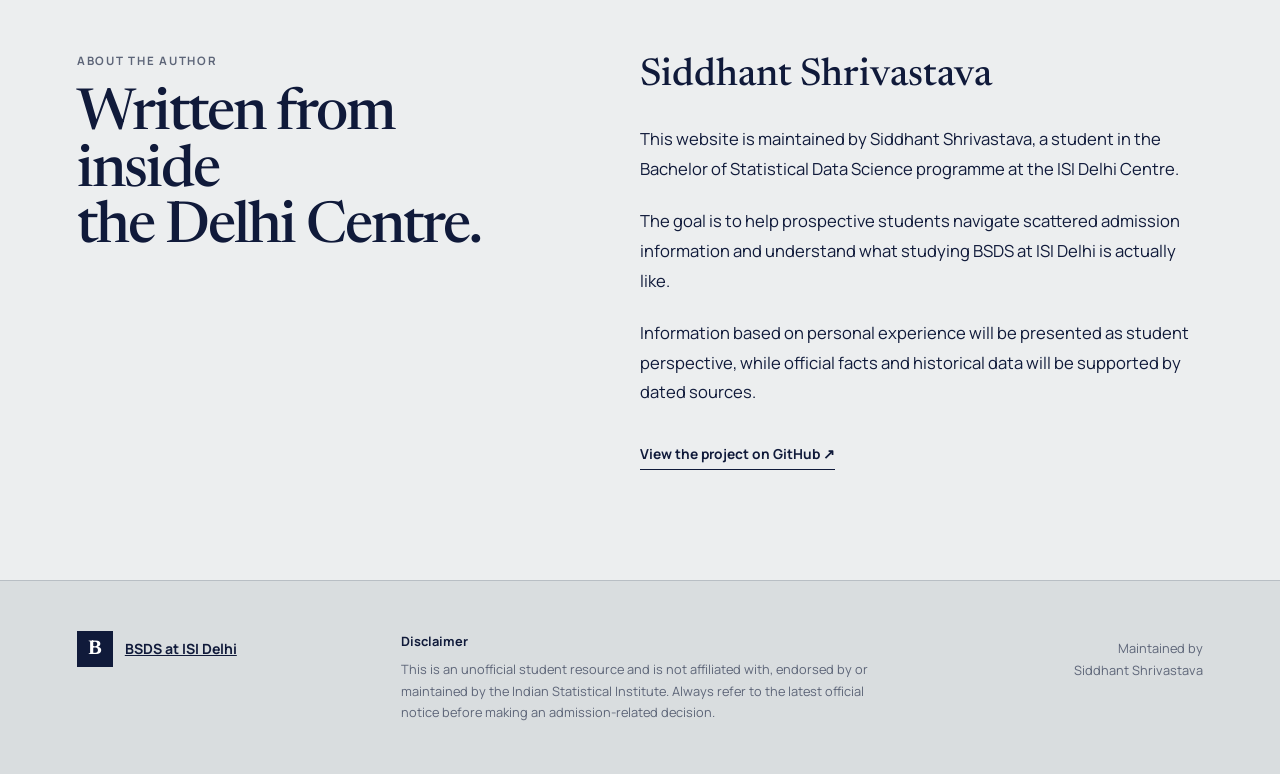
==== commit df5ad924: "Update index.html" ====
--- a/index.html
+++ b/index.html
@@ -24,6 +24,72 @@
   >
 
   <style>
+    /* =========================================
+   DETAILED ADMISSION RULES
+   ========================================= */
+
+.admission-list {
+  margin: 18px 0 24px;
+  padding-left: 22px;
+}
+
+.admission-list li {
+  margin-bottom: 10px;
+  color: var(--muted);
+  line-height: 1.7;
+}
+
+.information-box h3:not(:first-of-type) {
+  margin-top: 32px;
+}
+
+.formula-box {
+  margin: 22px 0;
+  padding: 20px 24px;
+  overflow-x: auto;
+  background: var(--midnight);
+  color: var(--white);
+  font-family: "Manrope", sans-serif;
+  font-size: clamp(0.9rem, 1.5vw, 1.05rem);
+  font-weight: 600;
+  line-height: 1.7;
+}
+
+.ranking-summary {
+  margin: 36px 0;
+  padding: clamp(24px, 4vw, 36px);
+  border: 2px solid var(--midnight);
+}
+
+.ranking-summary ol {
+  margin: 0;
+  padding-left: 24px;
+}
+
+.ranking-summary li {
+  padding: 10px 0 16px 8px;
+  line-height: 1.7;
+}
+
+.ranking-summary li:last-child {
+  padding-bottom: 0;
+}
+
+.ranking-summary strong {
+  display: block;
+  margin-bottom: 2px;
+}
+
+@media (max-width: 600px) {
+  .formula-box {
+    padding: 18px;
+    font-size: 0.82rem;
+  }
+
+  .ranking-summary {
+    padding: 22px;
+  }
+}
     /* =========================================
        BASIC SETTINGS
        ========================================= */
@@ -459,67 +525,154 @@
     }
 
 
-    /* =========================================
-       ADMISSIONS
-       ========================================= */
-
-    .information-box {
-      margin: 36px 0;
-      padding: clamp(24px, 4vw, 36px);
-      background: var(--silver-light);
-      border: 1px solid var(--line);
-    }
-
-    .information-box h3 {
-      margin: 10px 0 16px;
-      font-family: "Newsreader", serif;
-      font-size: clamp(1.7rem, 2.5vw, 2.5rem);
-      font-weight: 500;
-      line-height: 1.15;
-    }
-
-    .information-box p:last-child {
-      margin-bottom: 0;
-      color: var(--muted);
-      line-height: 1.75;
-    }
-
-    .process-section {
-      padding-top: 100px;
-      padding-bottom: 100px;
-      background: var(--silver-light);
-      border-top: 1px solid var(--line);
-    }
-
-    .process-grid {
-      display: grid;
-      grid-template-columns: repeat(5, minmax(0, 1fr));
-      gap: 18px;
-      margin-top: 36px;
-    }
-
-    .process-grid article {
-      min-height: 300px;
-      padding: 28px;
-      background: var(--silver);
-      border: 1px solid var(--line);
-    }
-
-    .process-grid article p {
-      margin-bottom: 0;
-      color: var(--muted);
-      font-size: 0.9rem;
-      line-height: 1.7;
-    }
-
-    .step-number {
-      display: block;
-      margin-bottom: 54px;
-      font-size: 0.72rem;
-      font-weight: 700;
-      letter-spacing: 0.15em;
-    }
-
+<!-- ADMISSIONS -->
+<section class="split" id="admissions">
+  <div>
+    <p class="label">01 / Admissions</p>
+
+    <h2>
+      The 2027 admission process,<br>
+      made understandable.
+    </h2>
+  </div>
+
+  <div class="copy">
+    <p>
+      Admission to the Bachelor of Statistical Data Science programme is
+      based on the candidate’s Mathematics percentile in JEE Main or
+      CUET-UG. Candidates may submit eligible scorecards from either
+      examination.
+    </p>
+
+    <!-- ELIGIBILITY -->
+    <div class="information-box">
+      <p class="label">Eligibility for 2027 admission</p>
+
+      <h3>Class XII requirements</h3>
+
+      <p>
+        The candidate must have passed Class XII in either 2026 or 2027.
+      </p>
+
+      <p>
+        The candidate must have studied and passed Mathematics, English and
+        three other subjects in Class XII, with an aggregate score of at
+        least 75%.
+      </p>
+
+      <h3>Accepted examination scorecards</h3>
+
+      <ul class="admission-list">
+        <li>JEE Main 2027</li>
+        <li>JEE Main 2026</li>
+        <li>CUET-UG 2027</li>
+        <li>CUET-UG 2026</li>
+      </ul>
+    </div>
+
+    <!-- PRIMARY SCORE -->
+    <div class="information-box">
+      <p class="label">Primary merit score</p>
+
+      <h3>
+        Q = Maximum Mathematics percentile
+      </h3>
+
+      <p>
+        The candidate’s <strong>Q score</strong> is the higher eligible
+        Mathematics percentile obtained in JEE Main or CUET-UG.
+      </p>
+
+      <div class="formula-box">
+        Q = max(JEE Main Mathematics percentile,
+        CUET-UG Mathematics percentile)
+      </div>
+
+      <p>
+        Candidates with a higher value of Q are placed higher on the
+        merit list.
+      </p>
+    </div>
+
+    <!-- TIE-BREAKING RULES -->
+    <div class="information-box">
+      <p class="label">Tie-breaking rules</p>
+
+      <h3>T₁ = Examination comparison score</h3>
+
+      <p>
+        If candidates have the same Q score, their T₁ scores are compared.
+        T₁ is defined according to the examination producing the relevant
+        admission score:
+      </p>
+
+      <ul class="admission-list">
+        <li>
+          <strong>For JEE Main:</strong> overall JEE Main percentile
+        </li>
+
+        <li>
+          <strong>For CUET-UG:</strong> English Language percentile
+        </li>
+      </ul>
+
+      <p>
+        The candidate with the <strong>higher value of T₁</strong> is placed
+        higher on the merit list.
+      </p>
+
+      <h3>T₂ = Age of the candidate</h3>
+
+      <p>
+        If the tie remains, T₂ is the candidate’s age as on
+        <strong>31 May 2027</strong>.
+      </p>
+
+      <p>
+        The candidate with the <strong>lower value of T₂</strong>—that is,
+        the younger candidate—is placed higher on the merit list.
+      </p>
+    </div>
+
+    <!-- ORDER SUMMARY -->
+    <div class="ranking-summary">
+      <p class="label">Merit-list order</p>
+
+      <ol>
+        <li>
+          <strong>Higher Q:</strong>
+          higher Mathematics percentile
+        </li>
+
+        <li>
+          <strong>Higher T₁:</strong>
+          higher overall JEE Main percentile or CUET English Language
+          percentile
+        </li>
+
+        <li>
+          <strong>Lower T₂:</strong>
+          younger candidate as on 31 May 2027
+        </li>
+      </ol>
+    </div>
+
+    <p class="source-note">
+      This is a simplified presentation of the 2027 admission rules.
+      Candidates should verify all eligibility, merit-list and scorecard
+      requirements from the official admission notice.
+    </p>
+
+    <a
+      class="text-link"
+      href="https://www.isical.ac.in/~deanweb/bsds.html"
+      target="_blank"
+      rel="noopener"
+    >
+      Visit the official BSDS webpage ↗
+    </a>
+  </div>
+</section>
 
     /* =========================================
        DARK SECTIONS
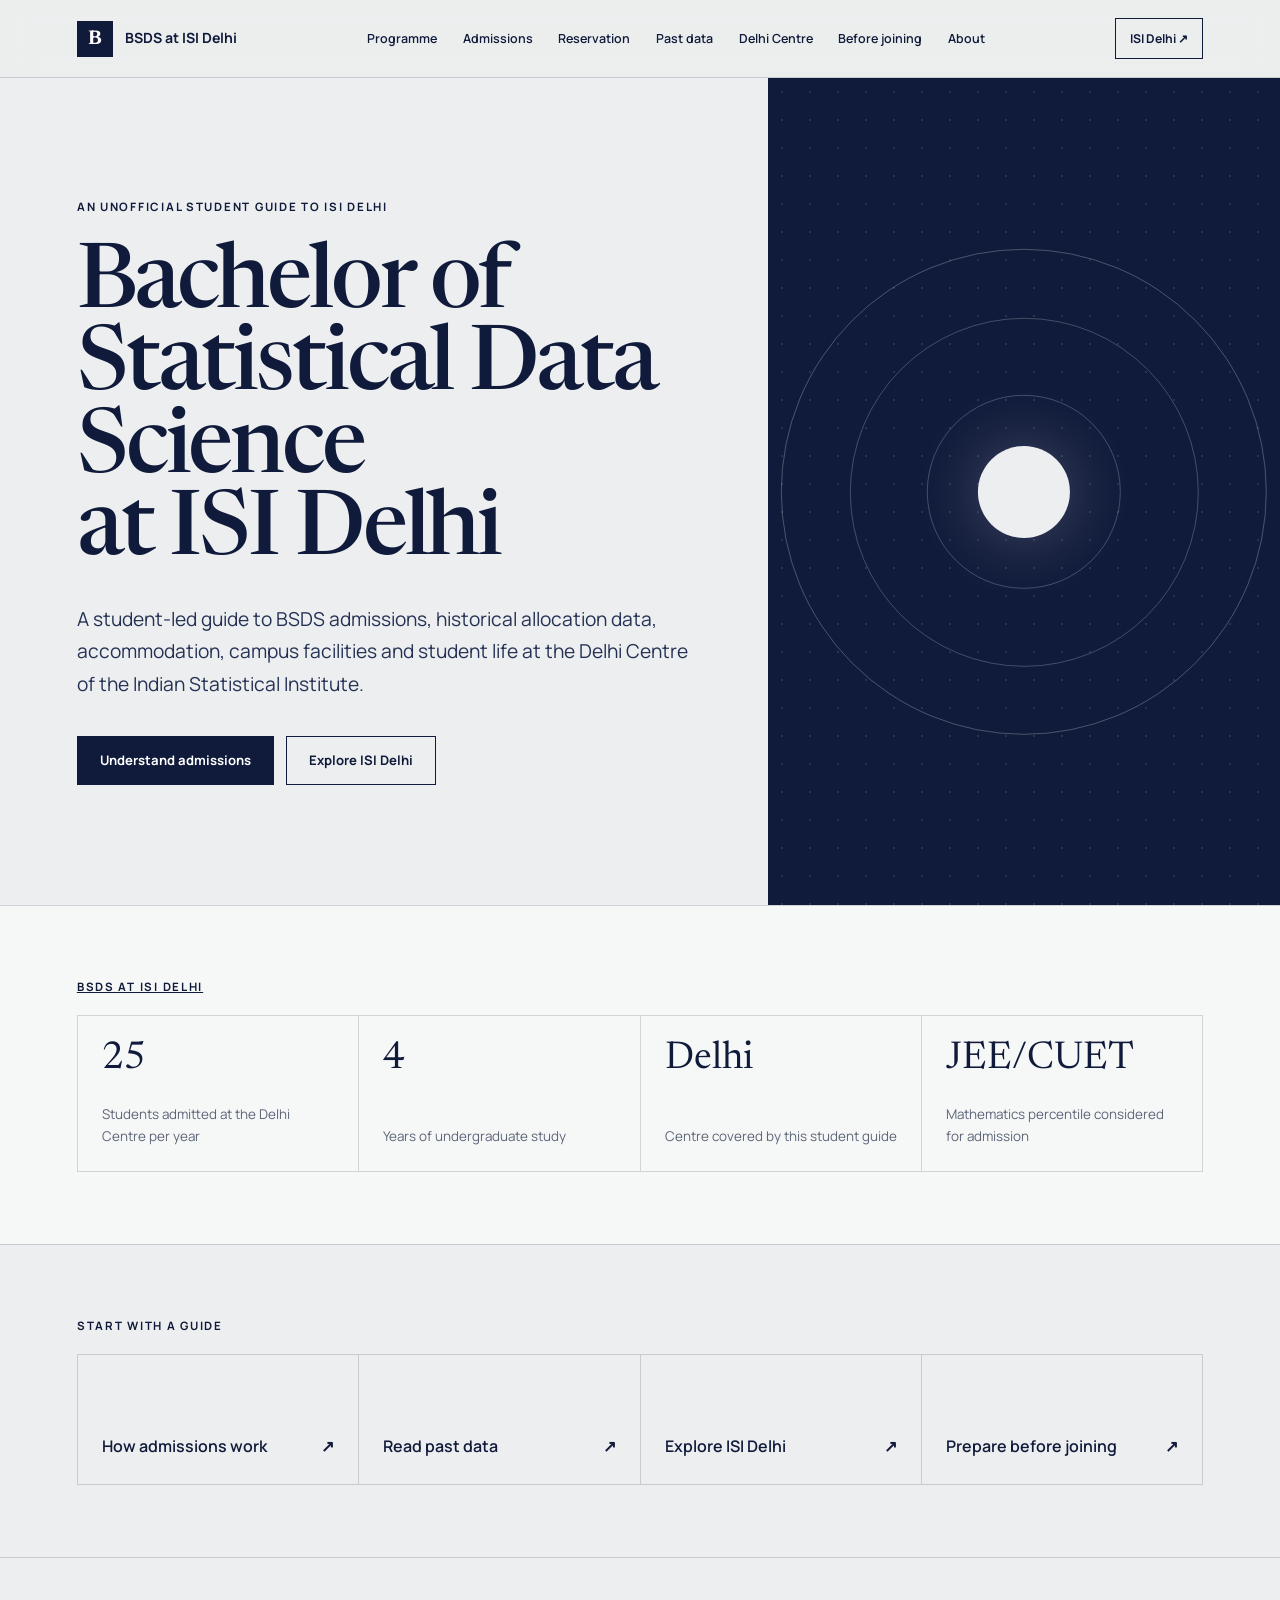
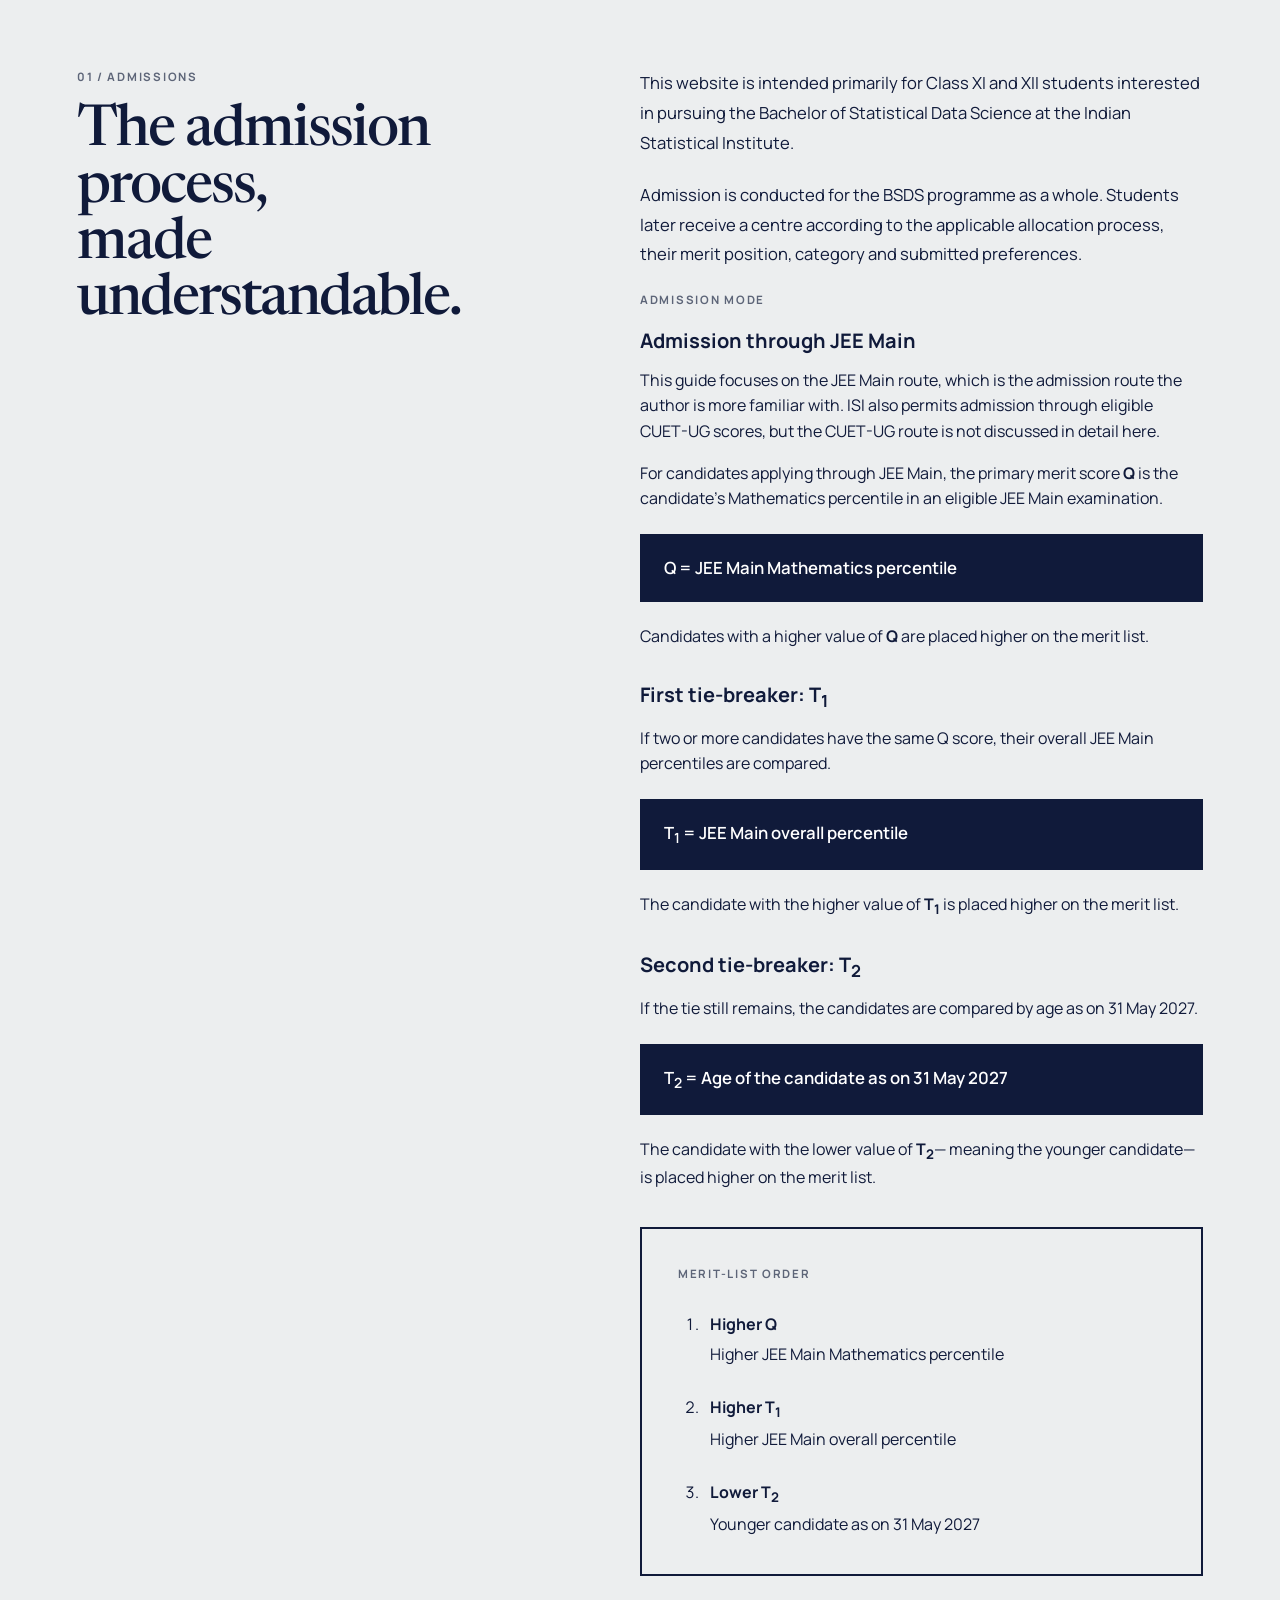
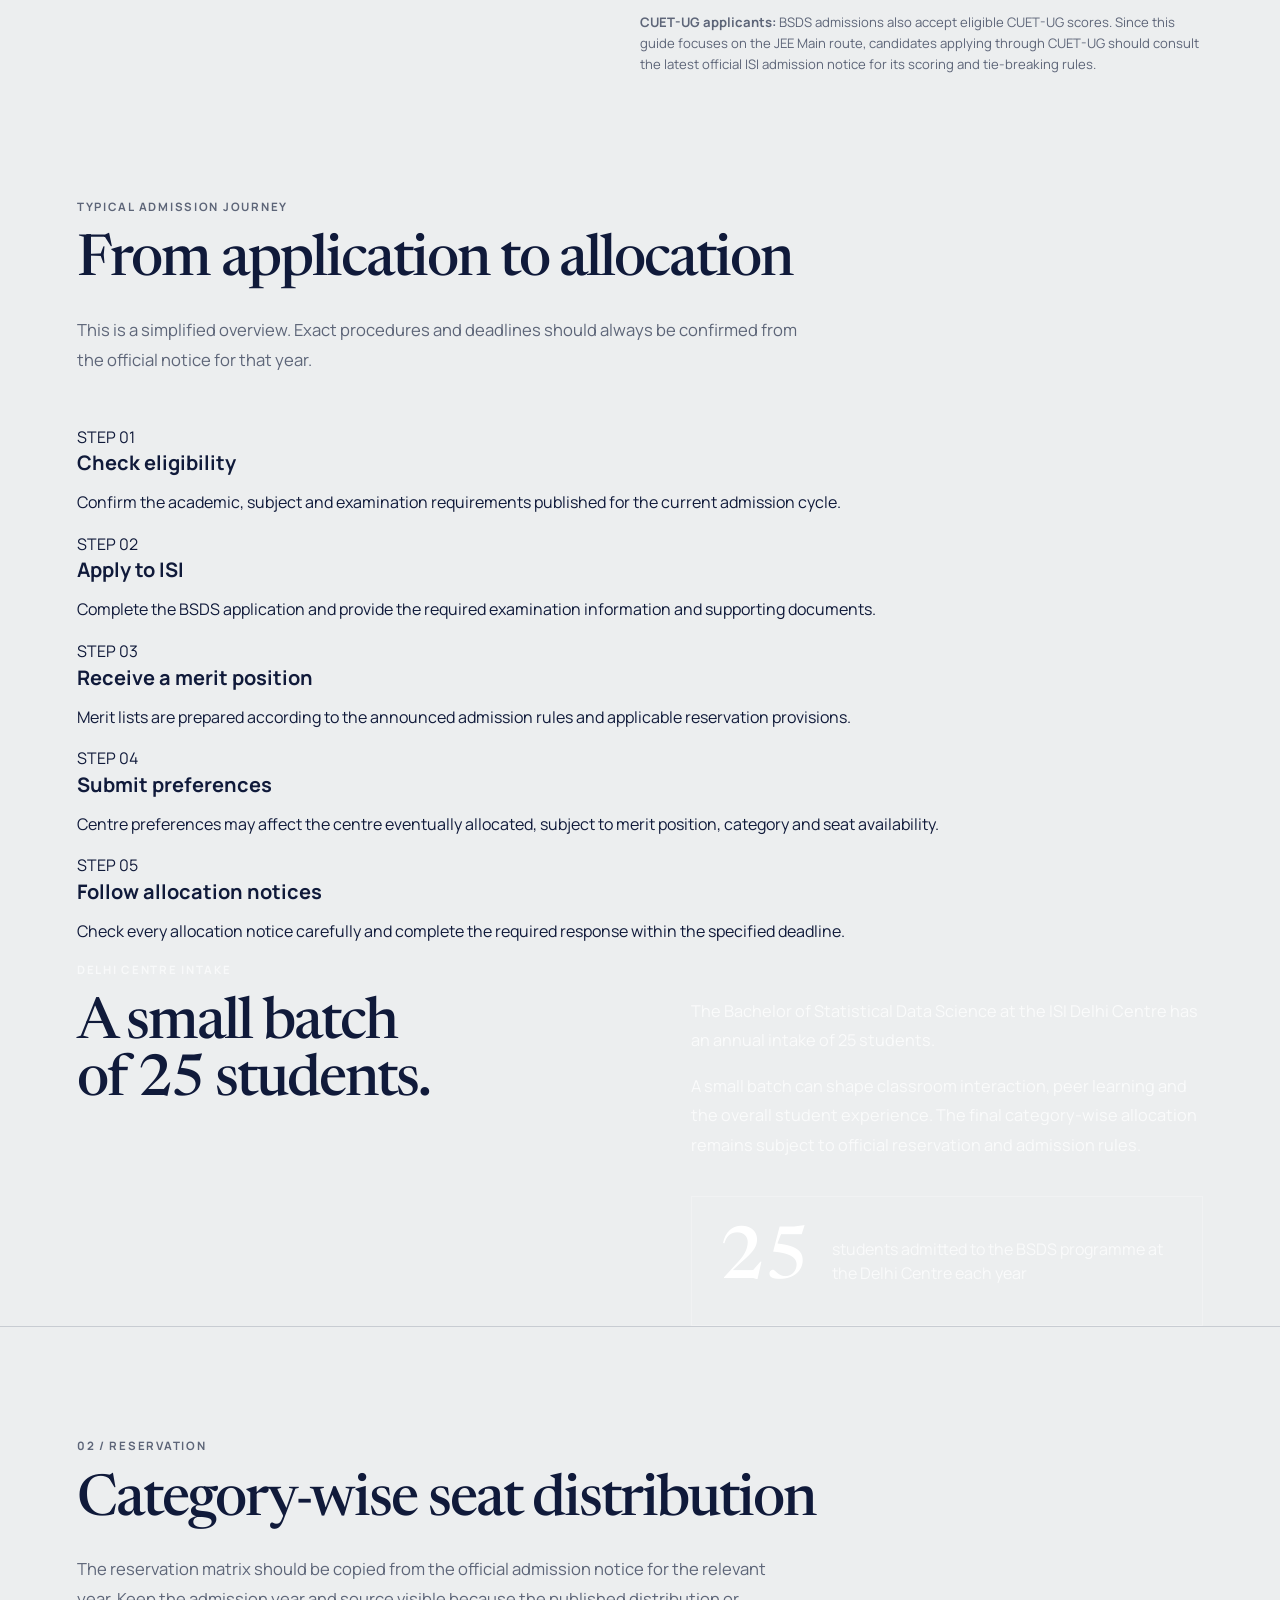
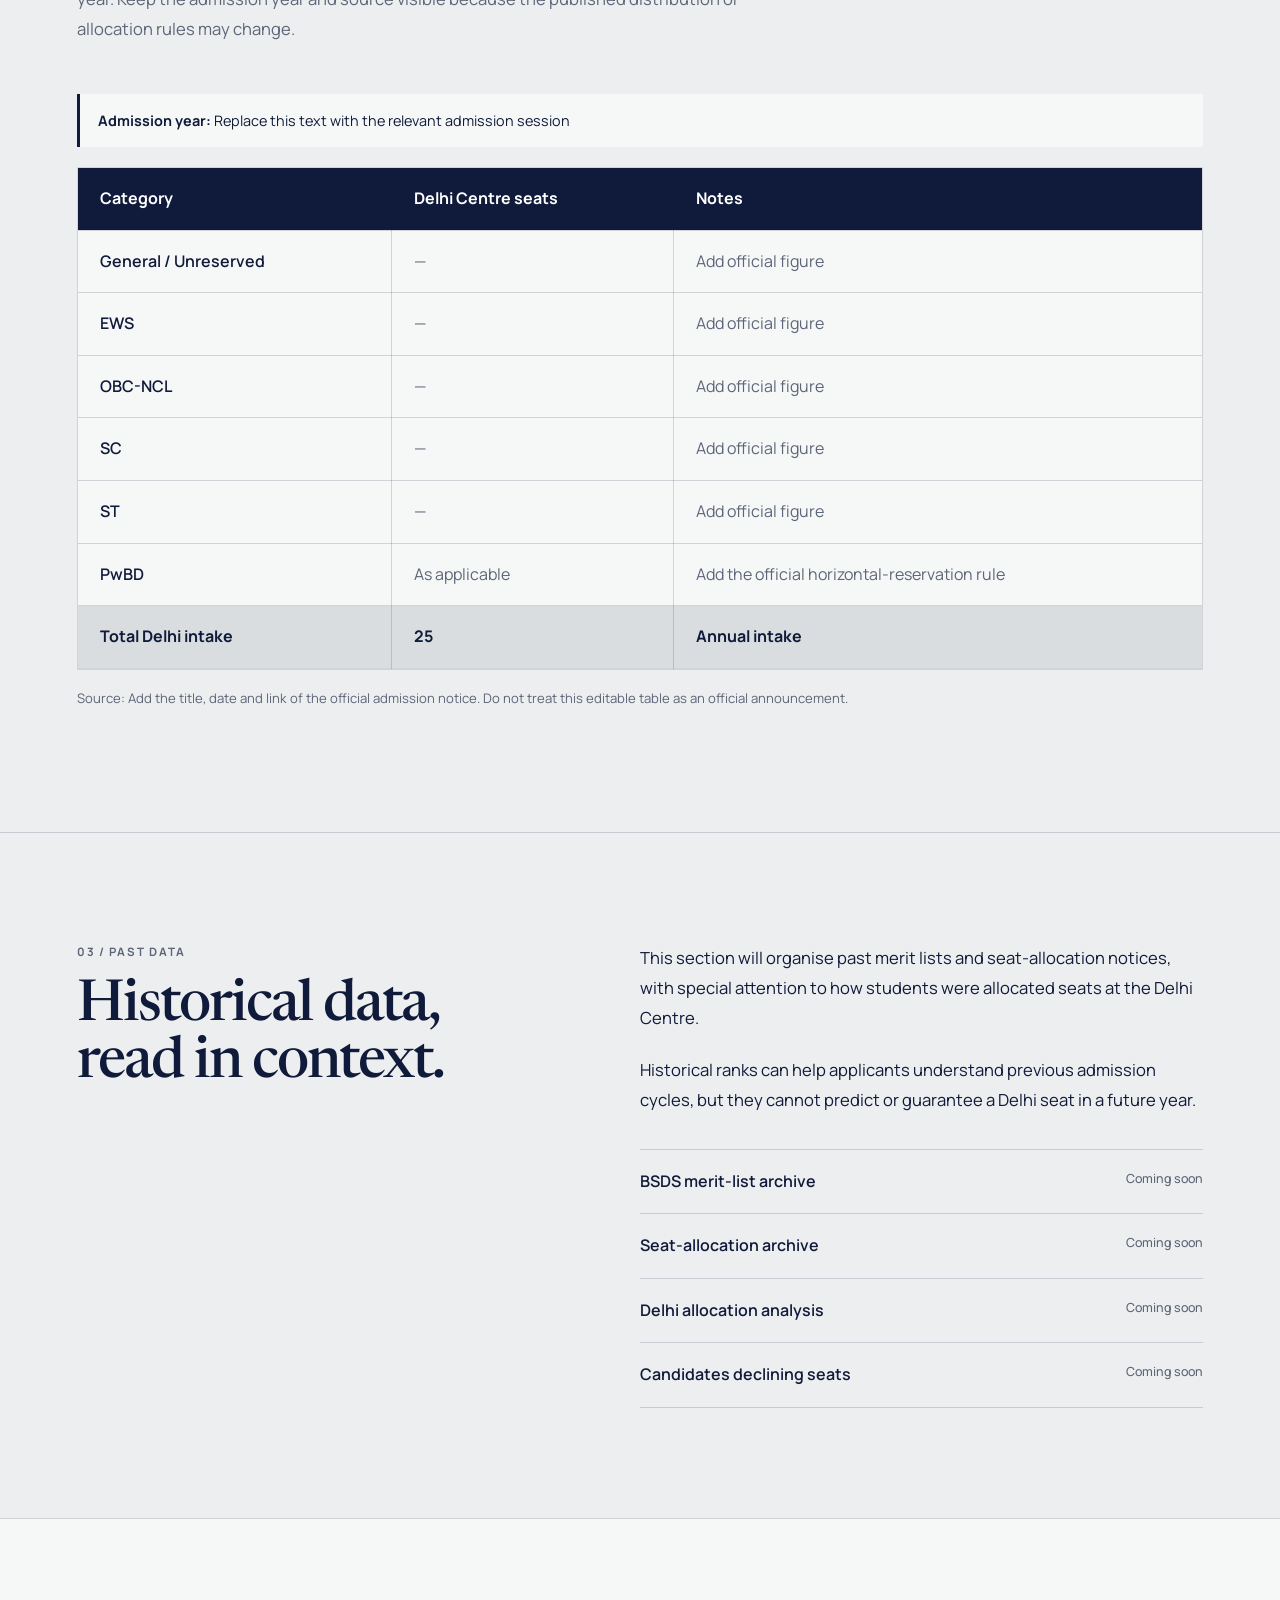
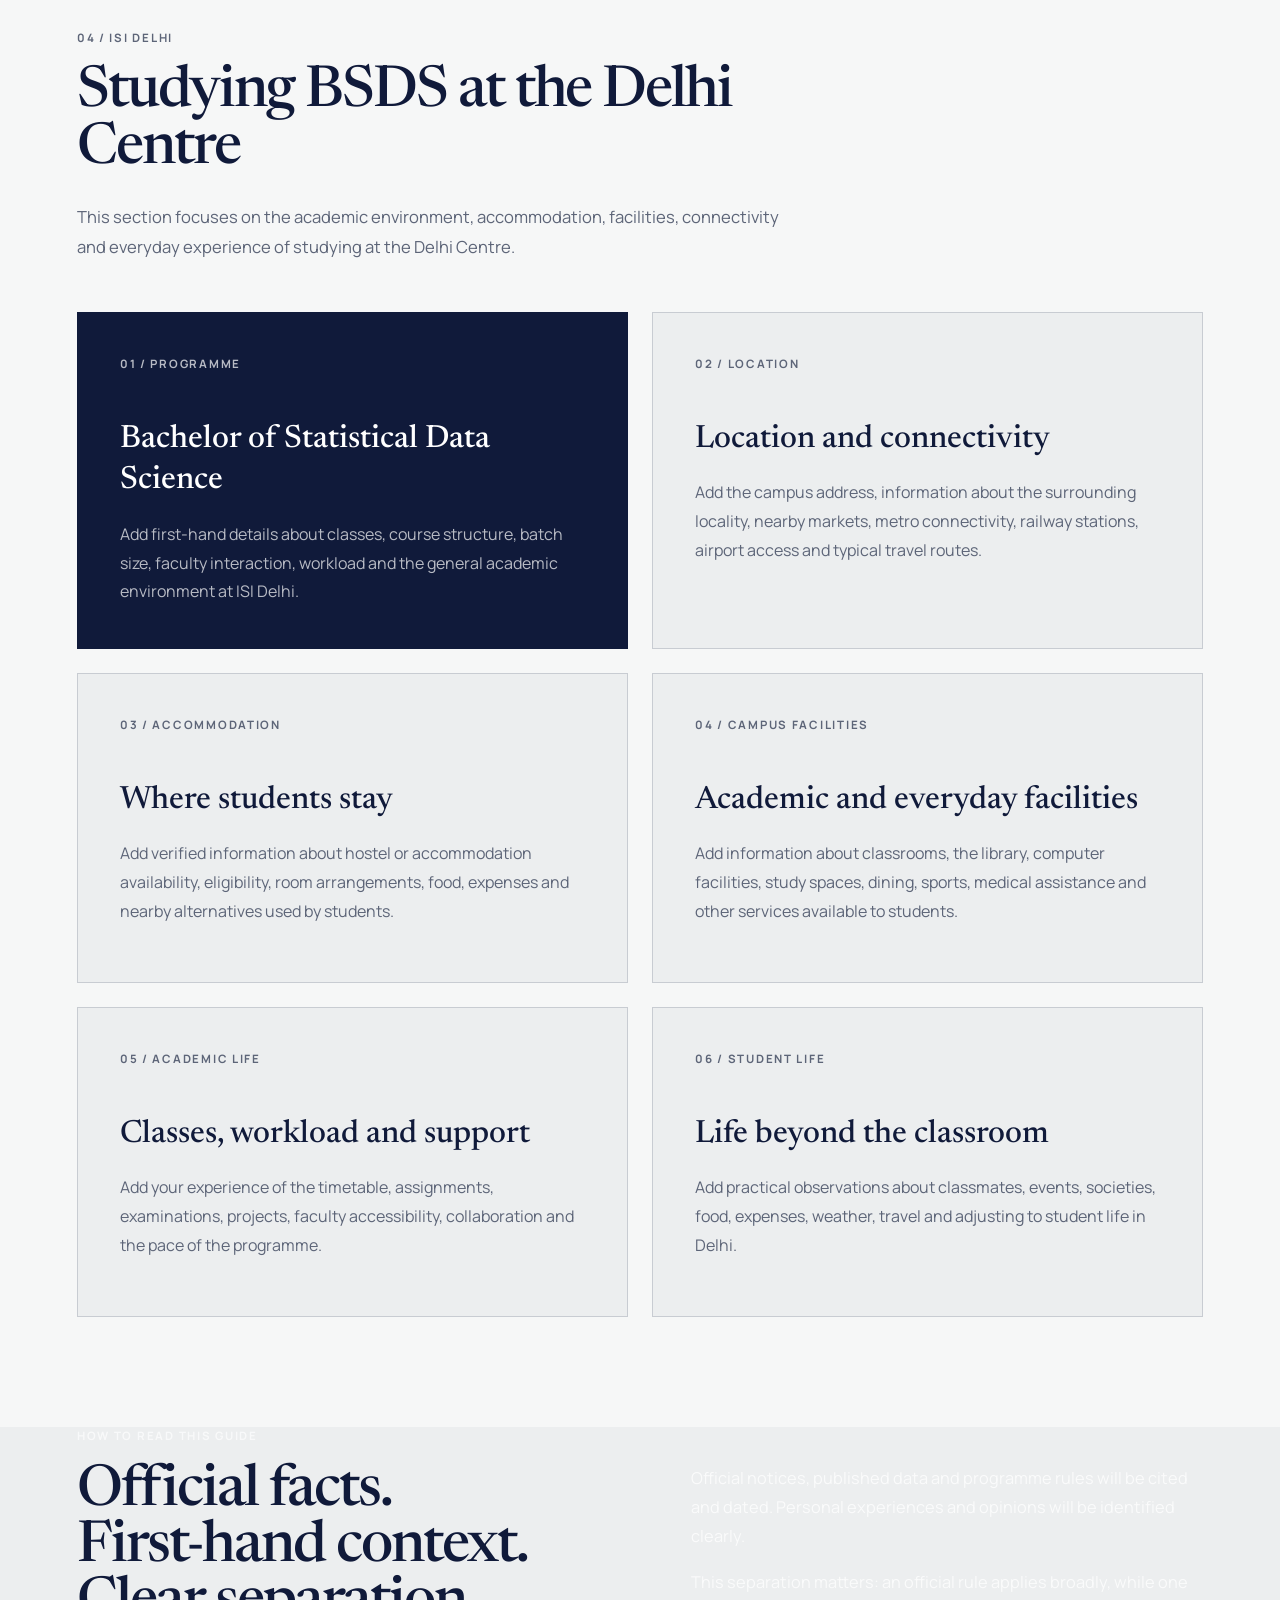
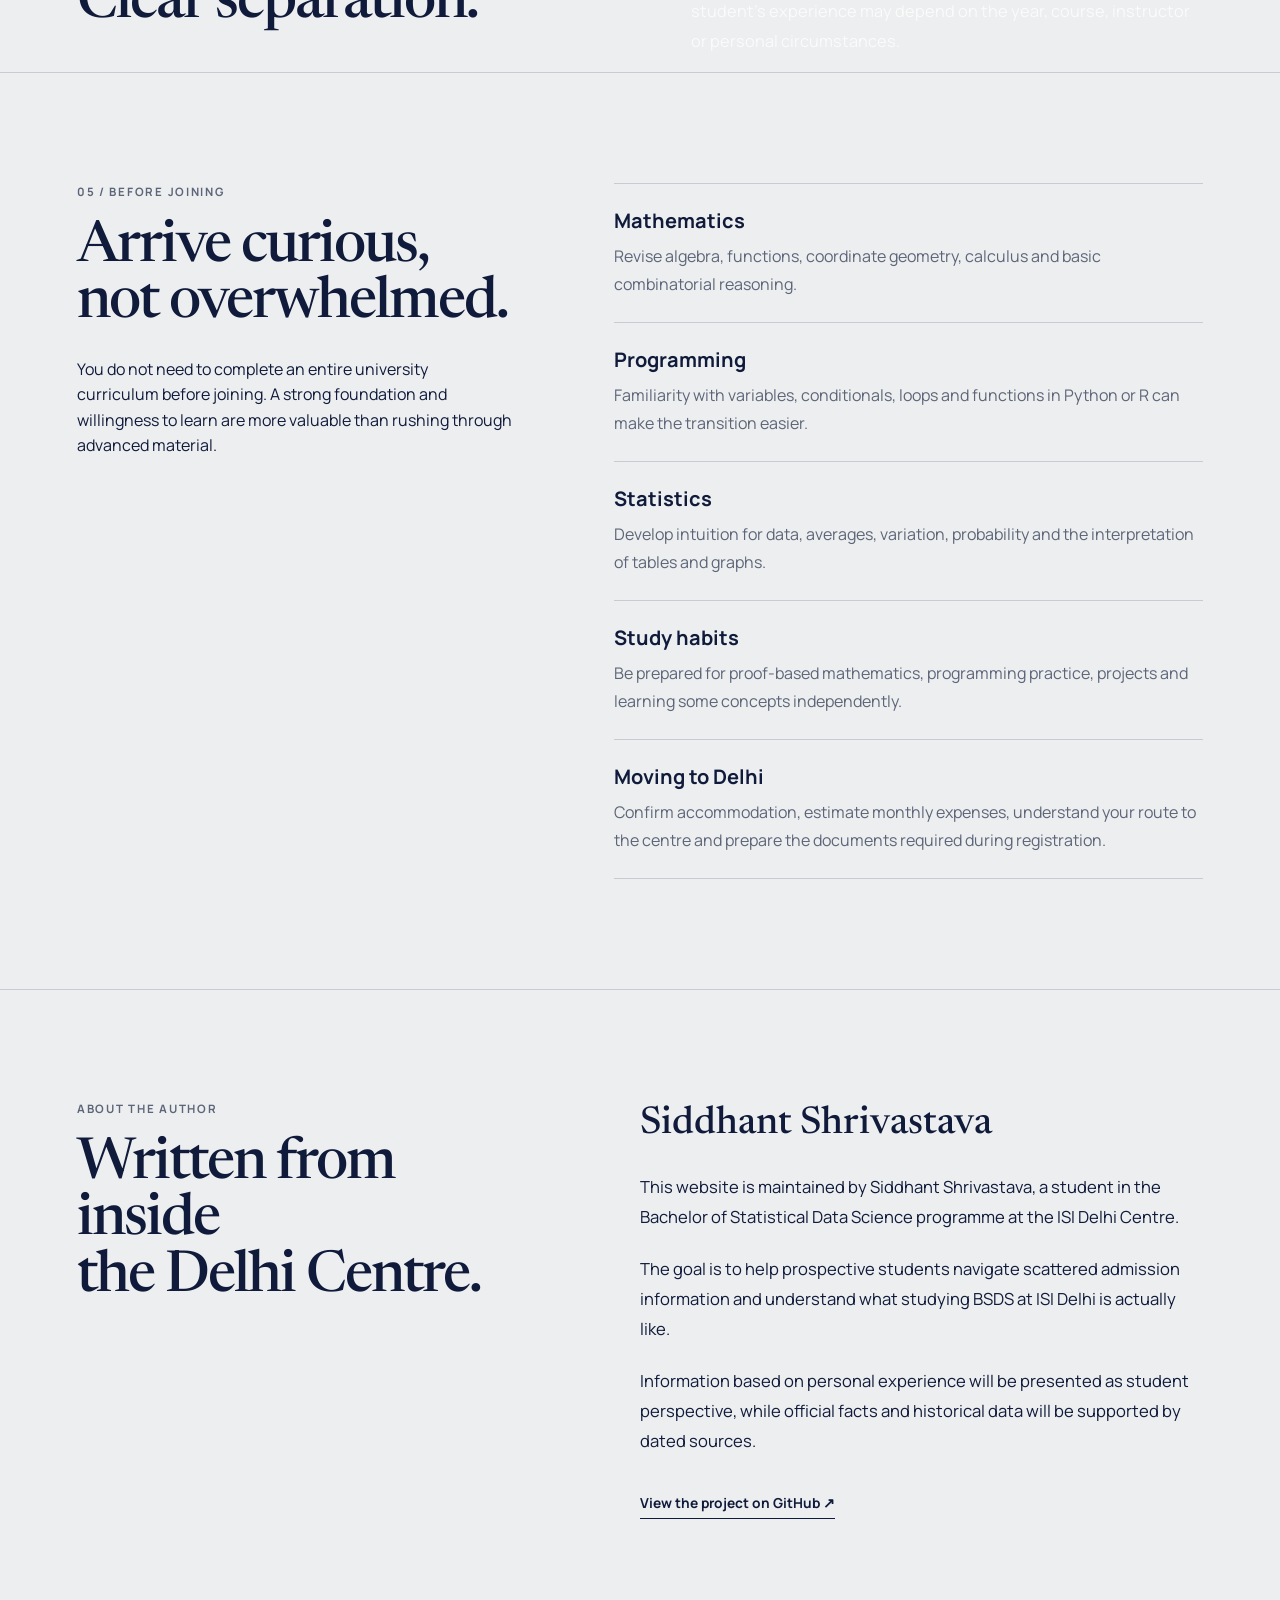
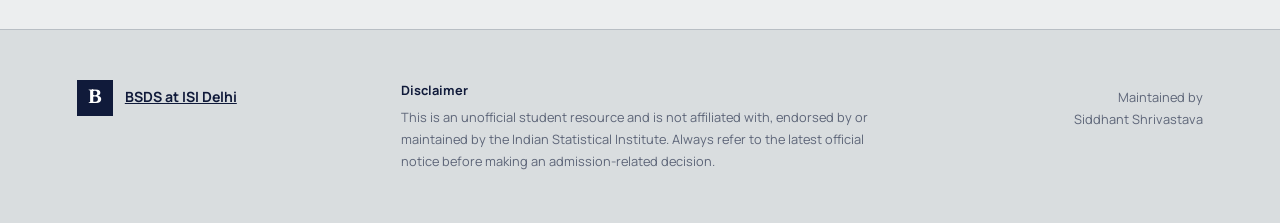
==== commit 13f1f307: "Update index.html" ====
--- a/index.html
+++ b/index.html
@@ -1281,35 +1281,92 @@
         </p>
 
         <div class="information-box">
-          <p class="label">Admission mode</p>
-
-          <h3>
-            Maximum Mathematics percentile from JEE Main or CUET-UG
-          </h3>
-
-          <p>
-            The Mathematics percentile used for admission is the higher of
-            the candidate’s eligible JEE Main and CUET-UG Mathematics
-            percentiles, subject to the official rules for the relevant
-            admission cycle.
-          </p>
-        </div>
-
-        <p>
-          Always check the latest official admission notice for eligibility,
-          accepted examination years, application dates, document
-          requirements and allocation rules.
-        </p>
-
-        <a
-          class="text-link"
-          href="https://www.isical.ac.in/~deanweb/bsds.html"
-          target="_blank"
-          rel="noopener"
-        >
-          Visit the official BSDS webpage ↗
-        </a>
-      </div>
+  <p class="label">Admission mode</p>
+
+  <h3>Admission through JEE Main</h3>
+
+  <p>
+    This guide focuses on the JEE Main route, which is the admission route
+    the author is more familiar with. ISI also permits admission through
+    eligible CUET-UG scores, but the CUET-UG route is not discussed in
+    detail here.
+  </p>
+
+  <p>
+    For candidates applying through JEE Main, the primary merit score
+    <strong>Q</strong> is the candidate’s Mathematics percentile in an
+    eligible JEE Main examination.
+  </p>
+
+  <div class="formula-box">
+    Q = JEE Main Mathematics percentile
+  </div>
+
+  <p>
+    Candidates with a higher value of <strong>Q</strong> are placed higher
+    on the merit list.
+  </p>
+
+  <h3>First tie-breaker: T<sub>1</sub></h3>
+
+  <p>
+    If two or more candidates have the same Q score, their overall JEE Main
+    percentiles are compared.
+  </p>
+
+  <div class="formula-box">
+    T<sub>1</sub> = JEE Main overall percentile
+  </div>
+
+  <p>
+    The candidate with the higher value of <strong>T<sub>1</sub></strong>
+    is placed higher on the merit list.
+  </p>
+
+  <h3>Second tie-breaker: T<sub>2</sub></h3>
+
+  <p>
+    If the tie still remains, the candidates are compared by age as on
+    31 May 2027.
+  </p>
+
+  <div class="formula-box">
+    T<sub>2</sub> = Age of the candidate as on 31 May 2027
+  </div>
+
+  <p>
+    The candidate with the lower value of <strong>T<sub>2</sub></strong>—
+    meaning the younger candidate—is placed higher on the merit list.
+  </p>
+
+  <div class="ranking-summary">
+    <p class="label">Merit-list order</p>
+
+    <ol>
+      <li>
+        <strong>Higher Q</strong>
+        Higher JEE Main Mathematics percentile
+      </li>
+
+      <li>
+        <strong>Higher T<sub>1</sub></strong>
+        Higher JEE Main overall percentile
+      </li>
+
+      <li>
+        <strong>Lower T<sub>2</sub></strong>
+        Younger candidate as on 31 May 2027
+      </li>
+    </ol>
+  </div>
+
+  <p class="source-note">
+    <strong>CUET-UG applicants:</strong> BSDS admissions also accept eligible
+    CUET-UG scores. Since this guide focuses on the JEE Main route, candidates
+    applying through CUET-UG should consult the latest official ISI admission
+    notice for its scoring and tie-breaking rules.
+  </p>
+</div>
     </section>
 
 
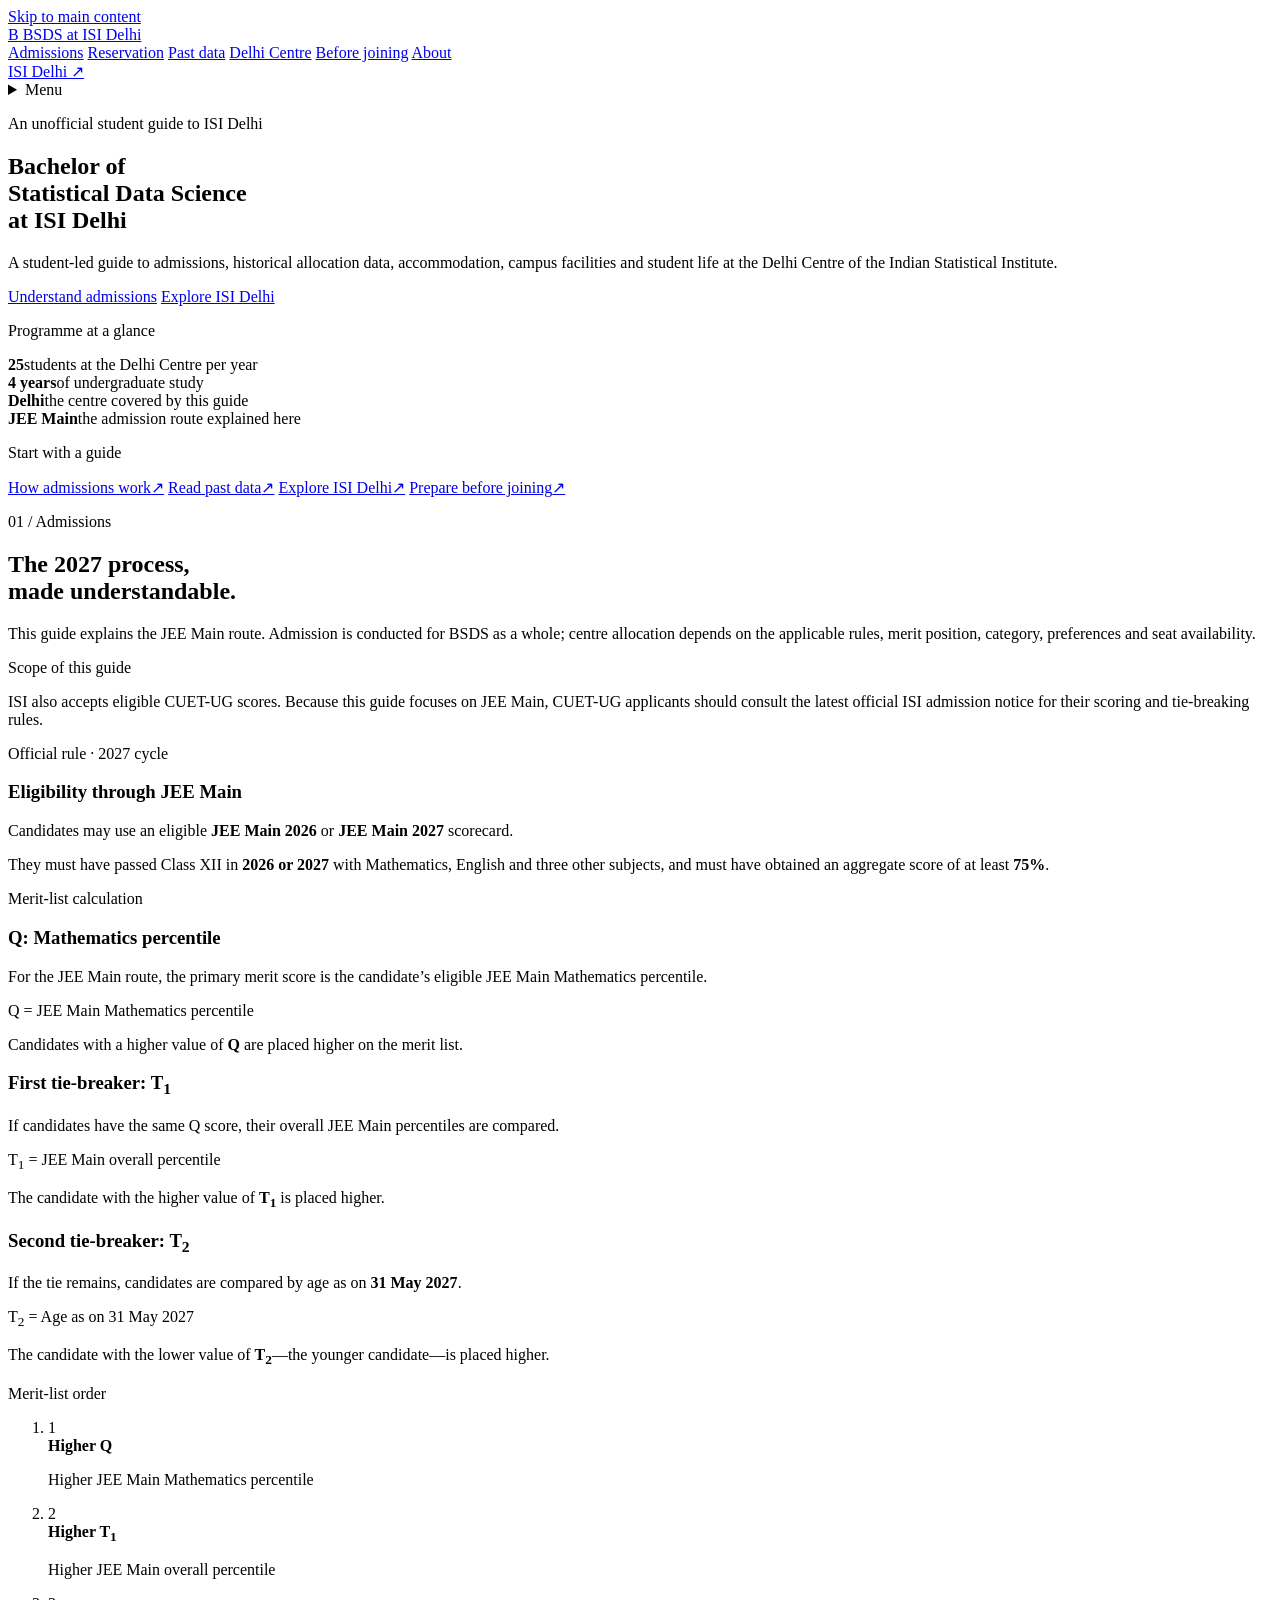
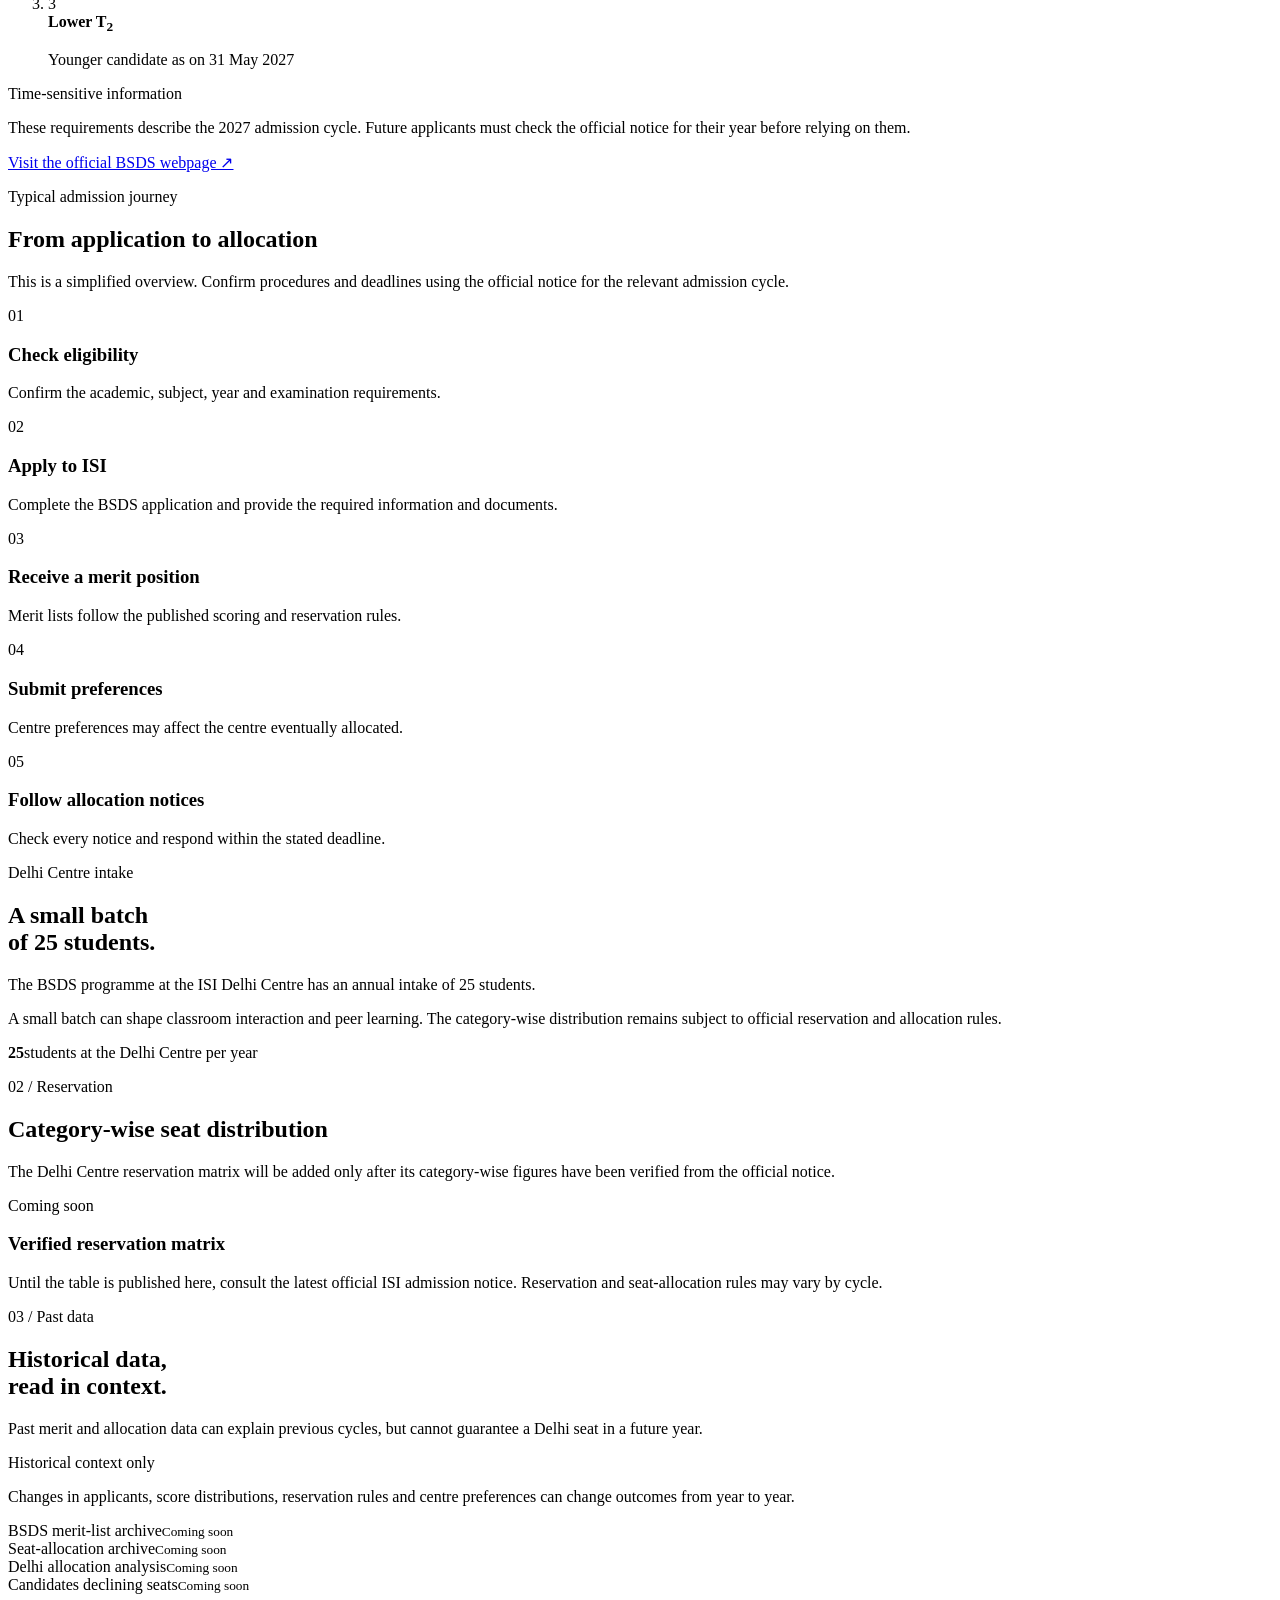
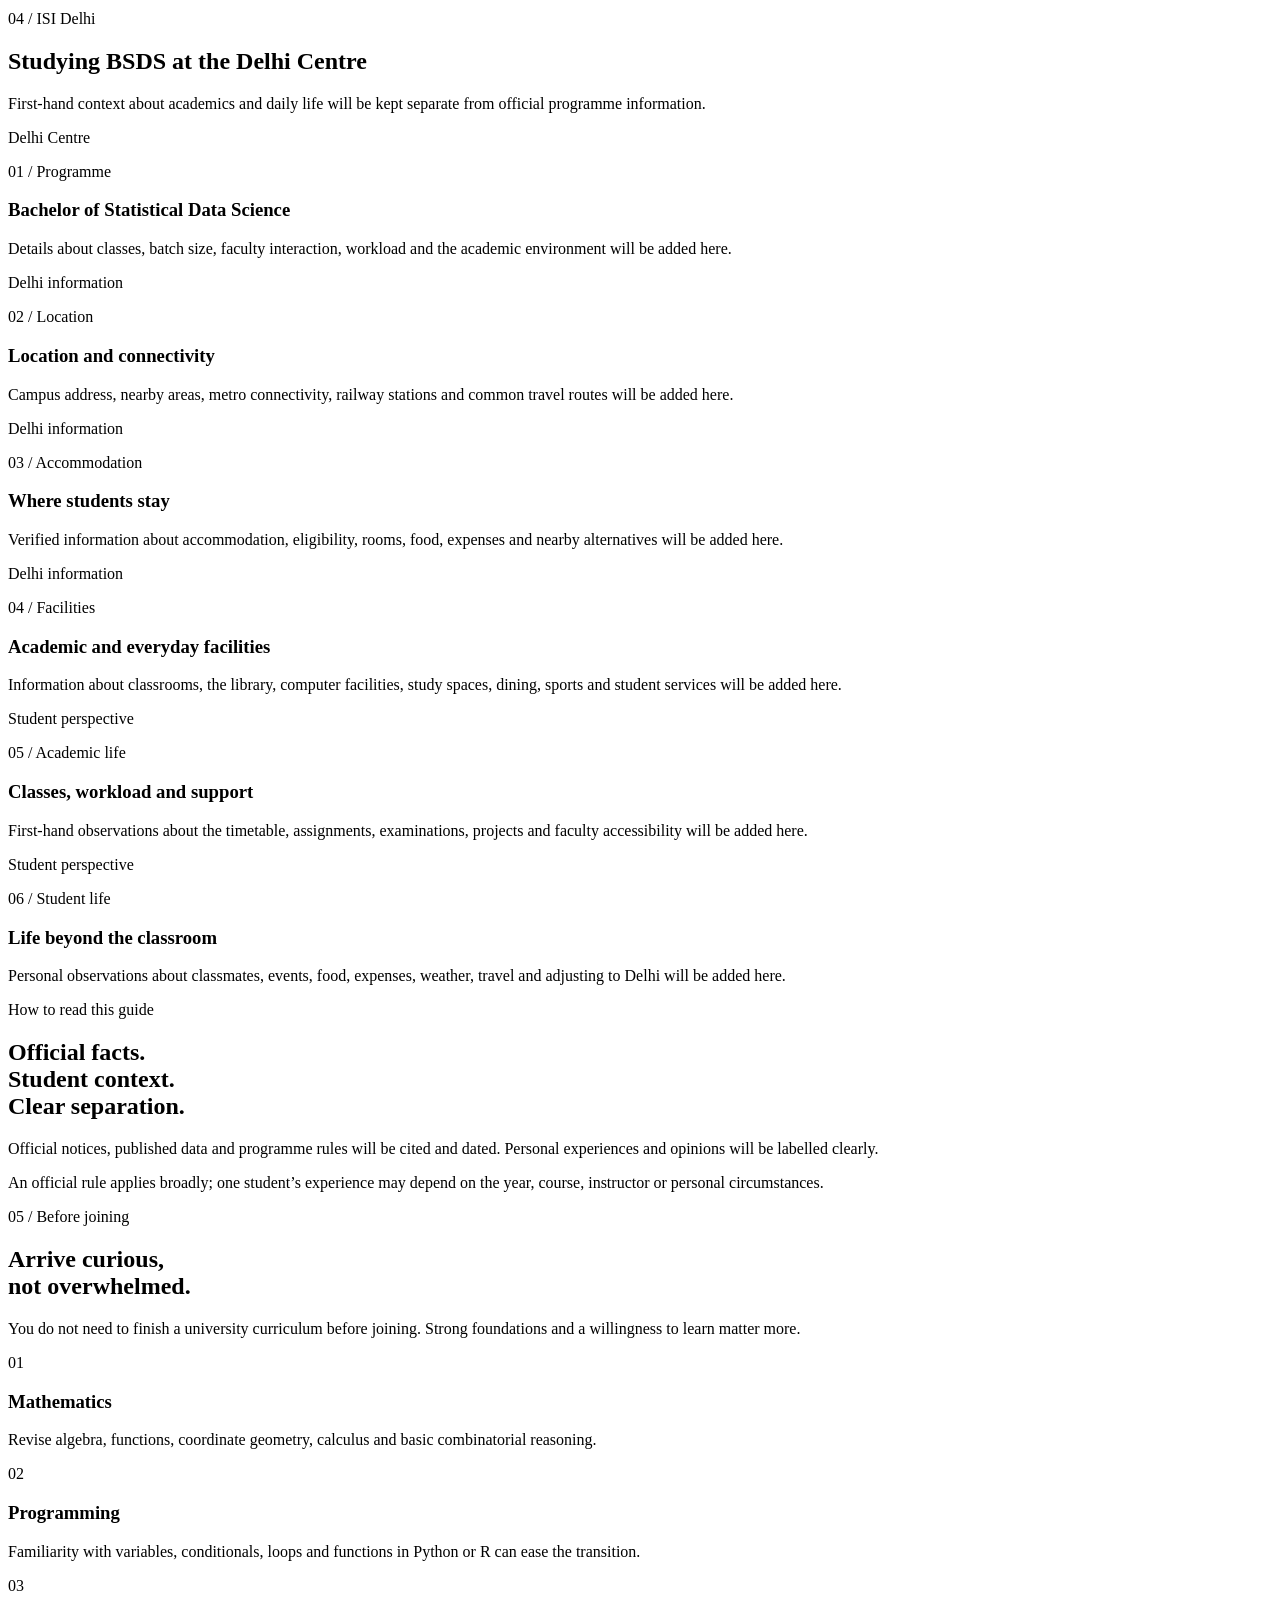
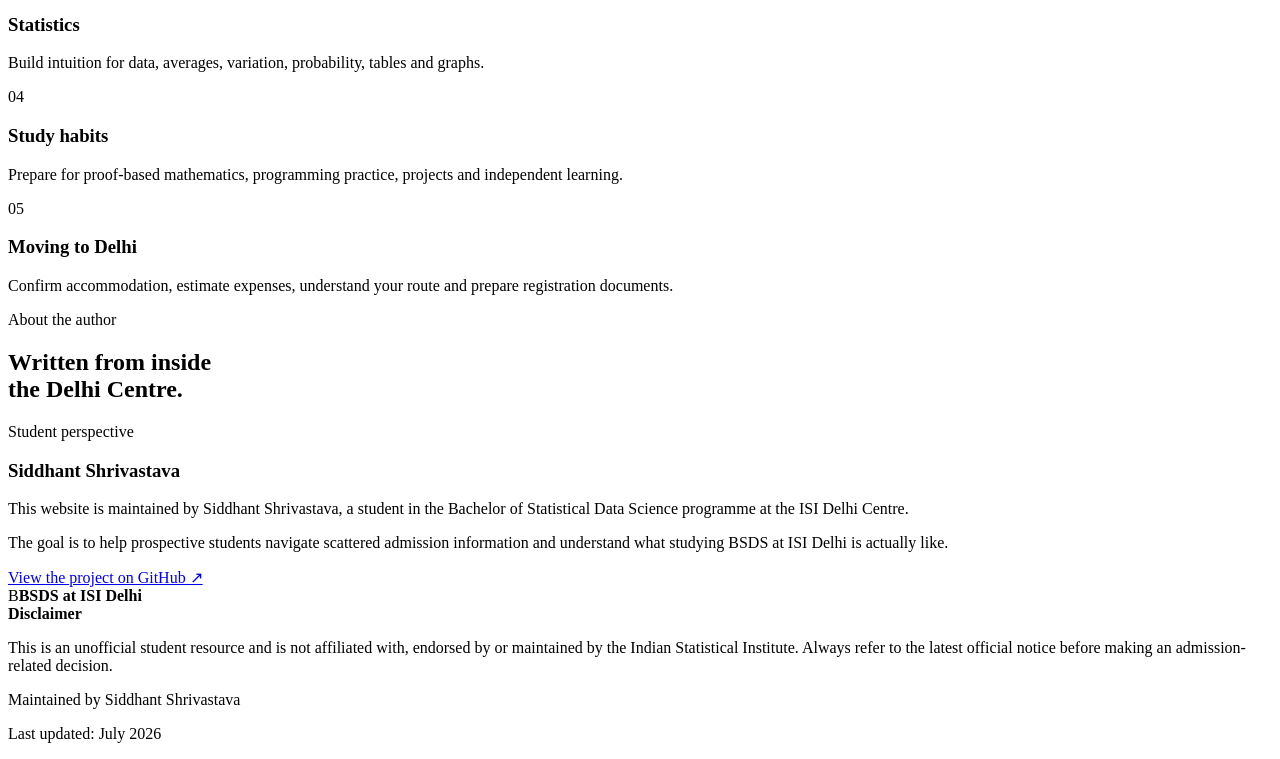
==== commit e14bcfd7: "Rename index-clean.html to index.html" ====
--- a/index.html
+++ b/index.html
@@ -2,1145 +2,27 @@
 <html lang="en">
 <head>
   <meta charset="UTF-8">
-
-  <meta
-    name="viewport"
-    content="width=device-width, initial-scale=1.0"
-  >
-
-  <meta
-    name="description"
-    content="An unofficial student guide to BSDS admissions and student life at the ISI Delhi Centre."
-  >
-
+  <meta name="viewport" content="width=device-width, initial-scale=1.0">
+  <meta name="description" content="An unofficial student guide to BSDS admissions and student life at the ISI Delhi Centre.">
+  <meta name="theme-color" content="#101a3a">
   <title>BSDS at ISI Delhi | Unofficial Student Guide</title>
 
   <link rel="preconnect" href="https://fonts.googleapis.com">
   <link rel="preconnect" href="https://fonts.gstatic.com" crossorigin>
-
-  <link
-    href="https://fonts.googleapis.com/css2?family=Manrope:wght@400;500;600;700&family=Newsreader:opsz,wght@6..72,500;6..72,650&display=swap"
-    rel="stylesheet"
-  >
-
-  <style>
-    /* =========================================
-   DETAILED ADMISSION RULES
-   ========================================= */
-
-.admission-list {
-  margin: 18px 0 24px;
-  padding-left: 22px;
-}
-
-.admission-list li {
-  margin-bottom: 10px;
-  color: var(--muted);
-  line-height: 1.7;
-}
-
-.information-box h3:not(:first-of-type) {
-  margin-top: 32px;
-}
-
-.formula-box {
-  margin: 22px 0;
-  padding: 20px 24px;
-  overflow-x: auto;
-  background: var(--midnight);
-  color: var(--white);
-  font-family: "Manrope", sans-serif;
-  font-size: clamp(0.9rem, 1.5vw, 1.05rem);
-  font-weight: 600;
-  line-height: 1.7;
-}
-
-.ranking-summary {
-  margin: 36px 0;
-  padding: clamp(24px, 4vw, 36px);
-  border: 2px solid var(--midnight);
-}
-
-.ranking-summary ol {
-  margin: 0;
-  padding-left: 24px;
-}
-
-.ranking-summary li {
-  padding: 10px 0 16px 8px;
-  line-height: 1.7;
-}
-
-.ranking-summary li:last-child {
-  padding-bottom: 0;
-}
-
-.ranking-summary strong {
-  display: block;
-  margin-bottom: 2px;
-}
-
-@media (max-width: 600px) {
-  .formula-box {
-    padding: 18px;
-    font-size: 0.82rem;
-  }
-
-  .ranking-summary {
-    padding: 22px;
-  }
-}
-    /* =========================================
-       BASIC SETTINGS
-       ========================================= */
-
-    :root {
-      --silver: #eceeef;
-      --silver-light: #f6f7f7;
-      --silver-dark: #d9dddf;
-      --midnight: #101a3a;
-      --midnight-light: #243154;
-      --white: #ffffff;
-      --line: rgba(16, 26, 58, 0.16);
-      --muted: #5d6578;
-      --max-width: 1440px;
-      --side-space: clamp(24px, 6vw, 96px);
-    }
-
-    * {
-      box-sizing: border-box;
-    }
-
-    html {
-      scroll-behavior: smooth;
-      scroll-padding-top: 100px;
-    }
-
-    body {
-      margin: 0;
-      background: var(--silver);
-      color: var(--midnight);
-      font-family: "Manrope", sans-serif;
-      font-size: 16px;
-      line-height: 1.6;
-    }
-
-    img {
-      display: block;
-      max-width: 100%;
-    }
-
-    a {
-      color: inherit;
-    }
-
-    h1,
-    h2,
-    h3,
-    p {
-      margin-top: 0;
-    }
-
-    h1,
-    h2 {
-      font-family: "Newsreader", serif;
-      font-weight: 500;
-      letter-spacing: -0.035em;
-    }
-
-    h1 {
-      margin-bottom: 28px;
-      font-size: clamp(3.4rem, 7vw, 7rem);
-      line-height: 0.92;
-    }
-
-    h2 {
-      margin-bottom: 24px;
-      font-size: clamp(2.5rem, 4.5vw, 5rem);
-      line-height: 0.98;
-    }
-
-    h3 {
-      margin-bottom: 14px;
-      font-size: 1.25rem;
-      line-height: 1.3;
-    }
-
-    section {
-      scroll-margin-top: 100px;
-    }
-
-    .eyebrow,
-    .label {
-      margin-bottom: 18px;
-      font-size: 0.72rem;
-      font-weight: 700;
-      letter-spacing: 0.15em;
-      text-transform: uppercase;
-    }
-
-    .label {
-      color: var(--muted);
-    }
-
-    .dark .label,
-    .dark .eyebrow {
-      color: rgba(255, 255, 255, 0.65);
-    }
-
-
-    /* =========================================
-       HEADER
-       ========================================= */
-
-    .header {
-      position: sticky;
-      top: 0;
-      z-index: 100;
-      display: grid;
-      grid-template-columns: auto 1fr auto;
-      align-items: center;
-      gap: 36px;
-      width: 100%;
-      padding: 18px var(--side-space);
-      background: rgba(236, 238, 239, 0.94);
-      border-bottom: 1px solid var(--line);
-      backdrop-filter: blur(14px);
-    }
-
-    .brand {
-      display: inline-flex;
-      align-items: center;
-      gap: 12px;
-      font-size: 0.88rem;
-      font-weight: 700;
-      line-height: 1.2;
-      text-decoration: none;
-    }
-
-    .monogram {
-      display: inline-grid;
-      flex-shrink: 0;
-      width: 36px;
-      height: 36px;
-      place-items: center;
-      background: var(--midnight);
-      color: var(--white);
-      font-family: "Newsreader", serif;
-      font-size: 1.25rem;
-    }
-
-    nav {
-      display: flex;
-      justify-content: center;
-      gap: clamp(15px, 2vw, 30px);
-    }
-
-    nav a {
-      position: relative;
-      font-size: 0.78rem;
-      font-weight: 600;
-      text-decoration: none;
-    }
-
-    nav a::after {
-      position: absolute;
-      right: 0;
-      bottom: -6px;
-      left: 0;
-      height: 1px;
-      background: var(--midnight);
-      content: "";
-      transform: scaleX(0);
-      transform-origin: right;
-      transition: transform 180ms ease;
-    }
-
-    nav a:hover::after {
-      transform: scaleX(1);
-      transform-origin: left;
-    }
-
-    .outline-link {
-      display: inline-flex;
-      align-items: center;
-      justify-content: center;
-      padding: 10px 14px;
-      border: 1px solid var(--midnight);
-      font-size: 0.76rem;
-      font-weight: 700;
-      text-decoration: none;
-      transition:
-        background 180ms ease,
-        color 180ms ease;
-    }
-
-    .outline-link:hover {
-      background: var(--midnight);
-      color: var(--white);
-    }
-
-
-    /* =========================================
-       HERO
-       ========================================= */
-
-    .hero {
-      display: grid;
-      grid-template-columns: minmax(0, 1.2fr) minmax(300px, 0.8fr);
-      min-height: calc(100vh - 73px);
-      overflow: hidden;
-    }
-
-    .hero > div:first-child {
-      display: flex;
-      flex-direction: column;
-      justify-content: center;
-      padding: 100px var(--side-space);
-    }
-
-    .hero .eyebrow {
-      margin-bottom: 28px;
-    }
-
-    .lede {
-      max-width: 700px;
-      margin-bottom: 36px;
-      color: var(--midnight-light);
-      font-size: clamp(1.05rem, 1.5vw, 1.35rem);
-      line-height: 1.7;
-    }
-
-    .actions {
-      display: flex;
-      flex-wrap: wrap;
-      gap: 12px;
-    }
-
-    .button {
-      display: inline-flex;
-      min-height: 48px;
-      align-items: center;
-      justify-content: center;
-      padding: 13px 22px;
-      border: 1px solid var(--midnight);
-      font-size: 0.82rem;
-      font-weight: 700;
-      text-decoration: none;
-      transition:
-        background 180ms ease,
-        color 180ms ease,
-        transform 180ms ease;
-    }
-
-    .button:hover {
-      transform: translateY(-2px);
-    }
-
-    .button.primary {
-      background: var(--midnight);
-      color: var(--white);
-    }
-
-    .button.primary:hover {
-      background: var(--midnight-light);
-    }
-
-    .art {
-      position: relative;
-      min-height: 500px;
-      overflow: hidden;
-      background: var(--midnight);
-    }
-
-    .rings {
-      position: absolute;
-      top: 50%;
-      left: 50%;
-      width: min(38vw, 540px);
-      aspect-ratio: 1;
-      border: 1px solid rgba(255, 255, 255, 0.25);
-      border-radius: 50%;
-      transform: translate(-50%, -50%);
-    }
-
-    .rings::before,
-    .rings::after {
-      position: absolute;
-      border: 1px solid rgba(255, 255, 255, 0.22);
-      border-radius: 50%;
-      content: "";
-      inset: 14%;
-    }
-
-    .rings::after {
-      inset: 30%;
-    }
-
-    .orb {
-      position: absolute;
-      top: 50%;
-      left: 50%;
-      width: 18%;
-      aspect-ratio: 1;
-      background: var(--silver);
-      border-radius: 50%;
-      box-shadow: 0 0 70px rgba(255, 255, 255, 0.25);
-      transform: translate(-50%, -50%);
-    }
-
-    .dots {
-      position: absolute;
-      inset: 0;
-      background-image: radial-gradient(
-        rgba(255, 255, 255, 0.35) 1px,
-        transparent 1px
-      );
-      background-size: 28px 28px;
-      opacity: 0.3;
-    }
-
-
-    /* =========================================
-       COMMON SECTIONS
-       ========================================= */
-
-    .quick,
-    .split,
-    .process-section,
-    .reservation-section,
-    .delhi-section,
-    .before-section,
-    .dark {
-      padding-right: var(--side-space);
-      padding-left: var(--side-space);
-    }
-
-    .quick {
-      padding-top: 72px;
-      padding-bottom: 72px;
-      border-top: 1px solid var(--line);
-    }
-
-    .quick-grid {
-      display: grid;
-      grid-template-columns: repeat(4, minmax(0, 1fr));
-      border-top: 1px solid var(--line);
-      border-left: 1px solid var(--line);
-    }
-
-    .quick-grid > * {
-      min-height: 130px;
-      padding: 24px;
-      border-right: 1px solid var(--line);
-      border-bottom: 1px solid var(--line);
-    }
-
-    .quick-grid a {
-      display: flex;
-      align-items: flex-end;
-      justify-content: space-between;
-      gap: 20px;
-      font-weight: 600;
-      text-decoration: none;
-      transition:
-        background 180ms ease,
-        color 180ms ease;
-    }
-
-    .quick-grid a:hover {
-      background: var(--midnight);
-      color: var(--white);
-    }
-
-    .split {
-      display: grid;
-      grid-template-columns: minmax(0, 0.9fr) minmax(0, 1.1fr);
-      gap: clamp(50px, 8vw, 130px);
-      padding-top: 110px;
-      padding-bottom: 110px;
-      border-top: 1px solid var(--line);
-    }
-
-    .copy {
-      max-width: 720px;
-    }
-
-    .copy > p,
-    .author > p {
-      margin-bottom: 22px;
-      font-size: 1.04rem;
-      line-height: 1.8;
-    }
-
-    .section-heading {
-      max-width: 800px;
-      margin-bottom: 50px;
-    }
-
-    .section-heading > p:not(.label) {
-      max-width: 720px;
-      color: var(--muted);
-      font-size: 1.04rem;
-      line-height: 1.8;
-    }
-
-    .text-link {
-      display: inline-block;
-      margin-top: 14px;
-      padding-bottom: 4px;
-      border-bottom: 1px solid currentColor;
-      font-size: 0.86rem;
-      font-weight: 700;
-      text-decoration: none;
-    }
-
-
-    /* =========================================
-       PROGRAMME FACTS
-       ========================================= */
-
-    .programme-facts {
-      background: var(--silver-light);
-    }
-
-    .fact-card {
-      display: flex;
-      flex-direction: column;
-      justify-content: space-between;
-    }
-
-    .fact-number {
-      display: block;
-      margin-bottom: 26px;
-      font-family: "Newsreader", serif;
-      font-size: clamp(2rem, 3vw, 3.5rem);
-      line-height: 1;
-    }
-
-    .fact-card p {
-      margin-bottom: 0;
-      color: var(--muted);
-      font-size: 0.84rem;
-    }
-
-
-<!-- ADMISSIONS -->
-<section class="split" id="admissions">
-  <div>
-    <p class="label">01 / Admissions</p>
-
-    <h2>
-      The 2027 admission process,<br>
-      made understandable.
-    </h2>
-  </div>
-
-  <div class="copy">
-    <p>
-      Admission to the Bachelor of Statistical Data Science programme is
-      based on the candidate’s Mathematics percentile in JEE Main or
-      CUET-UG. Candidates may submit eligible scorecards from either
-      examination.
-    </p>
-
-    <!-- ELIGIBILITY -->
-    <div class="information-box">
-      <p class="label">Eligibility for 2027 admission</p>
-
-      <h3>Class XII requirements</h3>
-
-      <p>
-        The candidate must have passed Class XII in either 2026 or 2027.
-      </p>
-
-      <p>
-        The candidate must have studied and passed Mathematics, English and
-        three other subjects in Class XII, with an aggregate score of at
-        least 75%.
-      </p>
-
-      <h3>Accepted examination scorecards</h3>
-
-      <ul class="admission-list">
-        <li>JEE Main 2027</li>
-        <li>JEE Main 2026</li>
-        <li>CUET-UG 2027</li>
-        <li>CUET-UG 2026</li>
-      </ul>
-    </div>
-
-    <!-- PRIMARY SCORE -->
-    <div class="information-box">
-      <p class="label">Primary merit score</p>
-
-      <h3>
-        Q = Maximum Mathematics percentile
-      </h3>
-
-      <p>
-        The candidate’s <strong>Q score</strong> is the higher eligible
-        Mathematics percentile obtained in JEE Main or CUET-UG.
-      </p>
-
-      <div class="formula-box">
-        Q = max(JEE Main Mathematics percentile,
-        CUET-UG Mathematics percentile)
-      </div>
-
-      <p>
-        Candidates with a higher value of Q are placed higher on the
-        merit list.
-      </p>
-    </div>
-
-    <!-- TIE-BREAKING RULES -->
-    <div class="information-box">
-      <p class="label">Tie-breaking rules</p>
-
-      <h3>T₁ = Examination comparison score</h3>
-
-      <p>
-        If candidates have the same Q score, their T₁ scores are compared.
-        T₁ is defined according to the examination producing the relevant
-        admission score:
-      </p>
-
-      <ul class="admission-list">
-        <li>
-          <strong>For JEE Main:</strong> overall JEE Main percentile
-        </li>
-
-        <li>
-          <strong>For CUET-UG:</strong> English Language percentile
-        </li>
-      </ul>
-
-      <p>
-        The candidate with the <strong>higher value of T₁</strong> is placed
-        higher on the merit list.
-      </p>
-
-      <h3>T₂ = Age of the candidate</h3>
-
-      <p>
-        If the tie remains, T₂ is the candidate’s age as on
-        <strong>31 May 2027</strong>.
-      </p>
-
-      <p>
-        The candidate with the <strong>lower value of T₂</strong>—that is,
-        the younger candidate—is placed higher on the merit list.
-      </p>
-    </div>
-
-    <!-- ORDER SUMMARY -->
-    <div class="ranking-summary">
-      <p class="label">Merit-list order</p>
-
-      <ol>
-        <li>
-          <strong>Higher Q:</strong>
-          higher Mathematics percentile
-        </li>
-
-        <li>
-          <strong>Higher T₁:</strong>
-          higher overall JEE Main percentile or CUET English Language
-          percentile
-        </li>
-
-        <li>
-          <strong>Lower T₂:</strong>
-          younger candidate as on 31 May 2027
-        </li>
-      </ol>
-    </div>
-
-    <p class="source-note">
-      This is a simplified presentation of the 2027 admission rules.
-      Candidates should verify all eligibility, merit-list and scorecard
-      requirements from the official admission notice.
-    </p>
-
-    <a
-      class="text-link"
-      href="https://www.isical.ac.in/~deanweb/bsds.html"
-      target="_blank"
-      rel="noopener"
-    >
-      Visit the official BSDS webpage ↗
-    </a>
-  </div>
-</section>
-
-    /* =========================================
-       DARK SECTIONS
-       ========================================= */
-
-    .dark {
-      padding-top: 100px;
-      padding-bottom: 100px;
-      background: var(--midnight);
-      color: var(--white);
-    }
-
-    .dark-grid {
-      display: grid;
-      grid-template-columns: minmax(0, 1fr) minmax(0, 1fr);
-      gap: clamp(50px, 8vw, 130px);
-      align-items: start;
-    }
-
-    .dark-grid > div {
-      max-width: 700px;
-    }
-
-    .dark-grid p {
-      color: rgba(255, 255, 255, 0.74);
-      font-size: 1.02rem;
-      line-height: 1.8;
-    }
-
-    .dark-grid strong {
-      color: var(--white);
-    }
-
-    .intake-highlight {
-      display: grid;
-      grid-template-columns: auto 1fr;
-      gap: 22px;
-      align-items: center;
-      margin-top: 36px;
-      padding: 28px;
-      border: 1px solid rgba(255, 255, 255, 0.24);
-    }
-
-    .intake-highlight strong {
-      font-family: "Newsreader", serif;
-      font-size: 4.5rem;
-      font-weight: 500;
-      line-height: 1;
-    }
-
-    .intake-highlight span {
-      color: rgba(255, 255, 255, 0.72);
-      line-height: 1.5;
-    }
-
-
-    /* =========================================
-       RESERVATION TABLE
-       ========================================= */
-
-    .reservation-section {
-      padding-top: 110px;
-      padding-bottom: 110px;
-      border-top: 1px solid var(--line);
-    }
-
-    .table-note {
-      margin-bottom: 20px;
-      padding: 15px 18px;
-      background: var(--silver-light);
-      border-left: 3px solid var(--midnight);
-      font-size: 0.9rem;
-    }
-
-    .table-wrapper {
-      width: 100%;
-      overflow-x: auto;
-      background: var(--silver-light);
-      border: 1px solid var(--line);
-    }
-
-    .reservation-table {
-      width: 100%;
-      min-width: 680px;
-      border-collapse: collapse;
-    }
-
-    .reservation-table th,
-    .reservation-table td {
-      padding: 18px 22px;
-      border-right: 1px solid var(--line);
-      border-bottom: 1px solid var(--line);
-      text-align: left;
-    }
-
-    .reservation-table th:last-child,
-    .reservation-table td:last-child {
-      border-right: 0;
-    }
-
-    .reservation-table thead {
-      background: var(--midnight);
-      color: var(--white);
-    }
-
-    .reservation-table tbody th {
-      font-weight: 600;
-    }
-
-    .reservation-table tbody td {
-      color: var(--muted);
-    }
-
-    .reservation-table tfoot {
-      background: var(--silver-dark);
-      font-weight: 700;
-    }
-
-    .source-note {
-      margin-top: 18px;
-      color: var(--muted);
-      font-size: 0.82rem;
-      line-height: 1.6;
-    }
-
-
-    /* =========================================
-       PAST DATA
-       ========================================= */
-
-    .data-links {
-      margin-top: 34px;
-      border-top: 1px solid var(--line);
-    }
-
-    .data-links a {
-      display: flex;
-      justify-content: space-between;
-      gap: 20px;
-      padding: 19px 0;
-      border-bottom: 1px solid var(--line);
-      font-weight: 600;
-      text-decoration: none;
-    }
-
-    .data-links a:hover {
-      padding-left: 10px;
-    }
-
-    .data-links span {
-      color: var(--muted);
-      font-size: 0.78rem;
-      font-weight: 500;
-    }
-
-
-    /* =========================================
-       ISI DELHI SECTION
-       ========================================= */
-
-    .delhi-section {
-      padding-top: 110px;
-      padding-bottom: 110px;
-      background: var(--silver-light);
-      border-top: 1px solid var(--line);
-    }
-
-    .delhi-grid {
-      display: grid;
-      grid-template-columns: repeat(2, minmax(0, 1fr));
-      gap: 24px;
-    }
-
-    .delhi-card {
-      min-height: 310px;
-      padding: clamp(28px, 4vw, 42px);
-      background: var(--silver);
-      border: 1px solid var(--line);
-    }
-
-    .delhi-card .number {
-      display: block;
-      margin-bottom: 45px;
-      color: var(--muted);
-      font-size: 0.72rem;
-      font-weight: 700;
-      letter-spacing: 0.15em;
-    }
-
-    .delhi-card h3 {
-      margin-bottom: 18px;
-      font-family: "Newsreader", serif;
-      font-size: clamp(1.8rem, 2.5vw, 2.7rem);
-      font-weight: 500;
-    }
-
-    .delhi-card p {
-      max-width: 600px;
-      margin-bottom: 0;
-      color: var(--muted);
-      line-height: 1.8;
-    }
-
-    .delhi-card.featured {
-      background: var(--midnight);
-      color: var(--white);
-    }
-
-    .delhi-card.featured .number,
-    .delhi-card.featured p {
-      color: rgba(255, 255, 255, 0.7);
-    }
-
-
-    /* =========================================
-       PREPARATION
-       ========================================= */
-
-    .before-section {
-      padding-top: 110px;
-      padding-bottom: 110px;
-      border-top: 1px solid var(--line);
-    }
-
-    .before-grid {
-      display: grid;
-      grid-template-columns: minmax(0, 0.85fr) minmax(0, 1.15fr);
-      gap: clamp(50px, 8vw, 130px);
-    }
-
-    .preparation-list {
-      border-top: 1px solid var(--line);
-    }
-
-    .preparation-list article {
-      padding: 24px 0;
-      border-bottom: 1px solid var(--line);
-    }
-
-    .preparation-list h3 {
-      margin-bottom: 8px;
-    }
-
-    .preparation-list p {
-      margin-bottom: 0;
-      color: var(--muted);
-      line-height: 1.75;
-    }
-
-
-    /* =========================================
-       AUTHOR AND FOOTER
-       ========================================= */
-
-    .author {
-      max-width: 700px;
-    }
-
-    .author h3 {
-      margin-bottom: 22px;
-      font-family: "Newsreader", serif;
-      font-size: clamp(2rem, 3vw, 3rem);
-      font-weight: 500;
-    }
-
-    footer {
-      display: grid;
-      grid-template-columns: 0.8fr 1.4fr 0.8fr;
-      gap: 50px;
-      align-items: start;
-      padding: 50px var(--side-space);
-      background: var(--silver-dark);
-      border-top: 1px solid var(--line);
-      font-size: 0.8rem;
-    }
-
-    footer p {
-      margin: 7px 0 0;
-      color: var(--muted);
-      line-height: 1.7;
-    }
-
-    footer > p {
-      text-align: right;
-    }
-
-
-    /* =========================================
-       RESPONSIVE DESIGN
-       ========================================= */
-
-    @media (max-width: 1180px) {
-      .header {
-        grid-template-columns: auto auto;
-      }
-
-      .header nav {
-        display: none;
-      }
-
-      .header .outline-link {
-        justify-self: end;
-      }
-
-      .process-grid {
-        grid-template-columns: repeat(2, minmax(0, 1fr));
-      }
-
-      .process-grid article:last-child {
-        grid-column: span 2;
-      }
-    }
-
-    @media (max-width: 900px) {
-      .hero {
-        grid-template-columns: 1fr;
-      }
-
-      .hero > div:first-child {
-        min-height: 680px;
-      }
-
-      .art {
-        min-height: 440px;
-      }
-
-      .rings {
-        width: min(74vw, 500px);
-      }
-
-      .quick-grid {
-        grid-template-columns: repeat(2, minmax(0, 1fr));
-      }
-
-      .split,
-      .dark-grid,
-      .before-grid {
-        grid-template-columns: 1fr;
-      }
-
-      .delhi-grid {
-        grid-template-columns: 1fr;
-      }
-
-      footer {
-        grid-template-columns: 1fr 1fr;
-      }
-
-      footer > p {
-        grid-column: 1 / -1;
-        text-align: left;
-      }
-    }
-
-    @media (max-width: 600px) {
-      :root {
-        --side-space: 22px;
-      }
-
-      html {
-        scroll-padding-top: 76px;
-      }
-
-      .header {
-        padding-top: 13px;
-        padding-bottom: 13px;
-      }
-
-      .header .brand span:last-child {
-        max-width: 130px;
-      }
-
-      .header .outline-link {
-        padding: 8px 10px;
-        font-size: 0.68rem;
-      }
-
-      .hero {
-        min-height: auto;
-      }
-
-      .hero > div:first-child {
-        min-height: auto;
-        padding-top: 90px;
-        padding-bottom: 90px;
-      }
-
-      h1 {
-        font-size: clamp(3.1rem, 15vw, 4.8rem);
-      }
-
-      .art {
-        min-height: 360px;
-      }
-
-      .actions {
-        flex-direction: column;
-      }
-
-      .button {
-        width: 100%;
-      }
-
-      .quick,
-      .split,
-      .process-section,
-      .reservation-section,
-      .delhi-section,
-      .before-section,
-      .dark {
-        padding-top: 70px;
-        padding-bottom: 70px;
-      }
-
-      .quick-grid,
-      .process-grid {
-        grid-template-columns: 1fr;
-      }
-
-      .process-grid article:last-child {
-        grid-column: auto;
-      }
-
-      .quick-grid > * {
-        min-height: 115px;
-      }
-
-      .process-grid article,
-      .delhi-card {
-        min-height: auto;
-      }
-
-      .step-number,
-      .delhi-card .number {
-        margin-bottom: 34px;
-      }
-
-      .intake-highlight {
-        grid-template-columns: 1fr;
-      }
-
-      footer {
-        grid-template-columns: 1fr;
-        gap: 32px;
-      }
-
-      footer > p {
-        grid-column: auto;
-      }
-    }
-  </style>
+  <link href="https://fonts.googleapis.com/css2?family=Manrope:wght@400;500;600;700&family=Newsreader:opsz,wght@6..72,500;6..72,650&display=swap" rel="stylesheet">
+  <link rel="stylesheet" href="styles.css">
 </head>
 
 <body>
-
-  <!-- HEADER -->
-  <header class="header">
-    <a
-      class="brand"
-      href="#top"
-      aria-label="Return to the top of the page"
-    >
-      <span class="monogram">B</span>
+  <a class="skip-link" href="#main-content">Skip to main content</a>
+
+  <header class="site-header">
+    <a class="brand" href="#top" aria-label="BSDS at ISI Delhi — return to top">
+      <span class="monogram" aria-hidden="true">B</span>
       <span>BSDS at ISI Delhi</span>
     </a>
 
-    <nav aria-label="Main navigation">
-      <a href="#programme">Programme</a>
+    <nav class="desktop-nav" aria-label="Main navigation">
       <a href="#admissions">Admissions</a>
       <a href="#reservation">Reservation</a>
       <a href="#past-data">Past data</a>
@@ -1149,716 +31,218 @@
       <a href="#about">About</a>
     </nav>
 
-    <a
-      class="outline-link"
-      href="https://www.isid.ac.in/"
-      target="_blank"
-      rel="noopener"
-    >
-      ISI Delhi ↗
-    </a>
+    <a class="header-link" href="https://www.isid.ac.in/" target="_blank" rel="noopener noreferrer">ISI Delhi ↗</a>
+
+    <details class="mobile-menu">
+      <summary aria-label="Open navigation">Menu</summary>
+      <nav aria-label="Mobile navigation">
+        <a href="#admissions">Admissions</a>
+        <a href="#reservation">Reservation</a>
+        <a href="#past-data">Past data</a>
+        <a href="#delhi-centre">Delhi Centre</a>
+        <a href="#before-joining">Before joining</a>
+        <a href="#about">About</a>
+      </nav>
+    </details>
   </header>
 
-
-  <main id="top">
-
-    <!-- HERO -->
-    <section class="hero" id="programme">
+  <main id="main-content">
+    <section class="hero" id="top">
+      <div class="hero-copy">
+        <p class="eyebrow">An unofficial student guide to ISI Delhi</p>
+        <h1>Bachelor of<br>Statistical Data Science<br><span>at ISI Delhi</span></h1>
+        <p class="lede">A student-led guide to admissions, historical allocation data, accommodation, campus facilities and student life at the Delhi Centre of the Indian Statistical Institute.</p>
+        <div class="actions">
+          <a class="button button-primary" href="#admissions">Understand admissions</a>
+          <a class="button button-secondary" href="#delhi-centre">Explore ISI Delhi</a>
+        </div>
+      </div>
+
+      <div class="hero-art" aria-hidden="true">
+        <div class="dots"></div>
+        <div class="rings"></div>
+        <div class="orb"></div>
+      </div>
+    </section>
+
+    <section class="facts" aria-labelledby="facts-title">
+      <p class="eyebrow" id="facts-title">Programme at a glance</p>
+      <div class="fact-grid">
+        <article><strong>25</strong><span>students at the Delhi Centre per year</span></article>
+        <article><strong>4 years</strong><span>of undergraduate study</span></article>
+        <article><strong>Delhi</strong><span>the centre covered by this guide</span></article>
+        <article><strong>JEE Main</strong><span>the admission route explained here</span></article>
+      </div>
+    </section>
+
+    <section class="quick-links" aria-labelledby="quick-title">
+      <p class="eyebrow" id="quick-title">Start with a guide</p>
+      <div class="quick-grid">
+        <a href="#admissions"><span>How admissions work</span><span aria-hidden="true">↗</span></a>
+        <a href="#past-data"><span>Read past data</span><span aria-hidden="true">↗</span></a>
+        <a href="#delhi-centre"><span>Explore ISI Delhi</span><span aria-hidden="true">↗</span></a>
+        <a href="#before-joining"><span>Prepare before joining</span><span aria-hidden="true">↗</span></a>
+      </div>
+    </section>
+
+    <section class="split-section" id="admissions">
+      <div class="section-intro">
+        <p class="section-number">01 / Admissions</p>
+        <h2>The 2027 process,<br>made understandable.</h2>
+        <p class="section-summary">This guide explains the JEE Main route. Admission is conducted for BSDS as a whole; centre allocation depends on the applicable rules, merit position, category, preferences and seat availability.</p>
+      </div>
+
+      <div class="section-content">
+        <aside class="notice warning-notice">
+          <p class="content-label warning-label">Scope of this guide</p>
+          <p>ISI also accepts eligible CUET-UG scores. Because this guide focuses on JEE Main, CUET-UG applicants should consult the latest official ISI admission notice for their scoring and tie-breaking rules.</p>
+        </aside>
+
+        <article class="information-box official-box">
+          <p class="content-label official-label">Official rule · 2027 cycle</p>
+          <h3>Eligibility through JEE Main</h3>
+          <p>Candidates may use an eligible <strong>JEE Main 2026</strong> or <strong>JEE Main 2027</strong> scorecard.</p>
+          <p>They must have passed Class XII in <strong>2026 or 2027</strong> with Mathematics, English and three other subjects, and must have obtained an aggregate score of at least <strong>75%</strong>.</p>
+        </article>
+
+        <article class="information-box official-box">
+          <p class="content-label official-label">Merit-list calculation</p>
+          <h3>Q: Mathematics percentile</h3>
+          <p>For the JEE Main route, the primary merit score is the candidate’s eligible JEE Main Mathematics percentile.</p>
+          <div class="formula">Q = JEE Main Mathematics percentile</div>
+          <p>Candidates with a higher value of <strong>Q</strong> are placed higher on the merit list.</p>
+
+          <h3>First tie-breaker: T<sub>1</sub></h3>
+          <p>If candidates have the same Q score, their overall JEE Main percentiles are compared.</p>
+          <div class="formula">T<sub>1</sub> = JEE Main overall percentile</div>
+          <p>The candidate with the higher value of <strong>T<sub>1</sub></strong> is placed higher.</p>
+
+          <h3>Second tie-breaker: T<sub>2</sub></h3>
+          <p>If the tie remains, candidates are compared by age as on <strong>31 May 2027</strong>.</p>
+          <div class="formula">T<sub>2</sub> = Age as on 31 May 2027</div>
+          <p>The candidate with the lower value of <strong>T<sub>2</sub></strong>—the younger candidate—is placed higher.</p>
+        </article>
+
+        <div class="ranking-card" aria-label="Merit-list ranking order">
+          <p class="content-label official-label">Merit-list order</p>
+          <ol>
+            <li><span>1</span><div><strong>Higher Q</strong><p>Higher JEE Main Mathematics percentile</p></div></li>
+            <li><span>2</span><div><strong>Higher T<sub>1</sub></strong><p>Higher JEE Main overall percentile</p></div></li>
+            <li><span>3</span><div><strong>Lower T<sub>2</sub></strong><p>Younger candidate as on 31 May 2027</p></div></li>
+          </ol>
+        </div>
+
+        <aside class="notice date-notice">
+          <p class="content-label warning-label">Time-sensitive information</p>
+          <p>These requirements describe the 2027 admission cycle. Future applicants must check the official notice for their year before relying on them.</p>
+        </aside>
+
+        <a class="text-link" href="https://www.isical.ac.in/~deanweb/bsds.html" target="_blank" rel="noopener noreferrer">Visit the official BSDS webpage ↗</a>
+      </div>
+    </section>
+
+    <section class="journey-section" aria-labelledby="journey-title">
+      <div class="wide-heading">
+        <p class="section-number">Typical admission journey</p>
+        <h2 id="journey-title">From application to allocation</h2>
+        <p>This is a simplified overview. Confirm procedures and deadlines using the official notice for the relevant admission cycle.</p>
+      </div>
+      <div class="journey-grid">
+        <article><span>01</span><h3>Check eligibility</h3><p>Confirm the academic, subject, year and examination requirements.</p></article>
+        <article><span>02</span><h3>Apply to ISI</h3><p>Complete the BSDS application and provide the required information and documents.</p></article>
+        <article><span>03</span><h3>Receive a merit position</h3><p>Merit lists follow the published scoring and reservation rules.</p></article>
+        <article><span>04</span><h3>Submit preferences</h3><p>Centre preferences may affect the centre eventually allocated.</p></article>
+        <article><span>05</span><h3>Follow allocation notices</h3><p>Check every notice and respond within the stated deadline.</p></article>
+      </div>
+    </section>
+
+    <section class="dark-section intake-section">
       <div>
-        <p class="eyebrow">
-          An unofficial student guide to ISI Delhi
-        </p>
-
-        <h1>
-          Bachelor of<br>
-          Statistical Data Science<br>
-          at ISI Delhi
-        </h1>
-
-        <p class="lede">
-          A student-led guide to BSDS admissions, historical allocation
-          data, accommodation, campus facilities and student life at the
-          Delhi Centre of the Indian Statistical Institute.
-        </p>
-
-        <div class="actions">
-          <a class="button primary" href="#admissions">
-            Understand admissions
-          </a>
-
-          <a class="button" href="#delhi-centre">
-            Explore ISI Delhi
-          </a>
+        <p class="eyebrow">Delhi Centre intake</p>
+        <h2>A small batch<br>of 25 students.</h2>
+      </div>
+      <div class="dark-copy">
+        <p>The BSDS programme at the ISI Delhi Centre has an annual intake of 25 students.</p>
+        <p>A small batch can shape classroom interaction and peer learning. The category-wise distribution remains subject to official reservation and allocation rules.</p>
+        <div class="intake-stat"><strong>25</strong><span>students at the Delhi Centre per year</span></div>
+      </div>
+    </section>
+
+    <section class="standard-section" id="reservation">
+      <div class="wide-heading">
+        <p class="section-number">02 / Reservation</p>
+        <h2>Category-wise seat distribution</h2>
+        <p>The Delhi Centre reservation matrix will be added only after its category-wise figures have been verified from the official notice.</p>
+      </div>
+      <div class="coming-soon-card">
+        <p class="content-label warning-label">Coming soon</p>
+        <h3>Verified reservation matrix</h3>
+        <p>Until the table is published here, consult the latest official ISI admission notice. Reservation and seat-allocation rules may vary by cycle.</p>
+      </div>
+    </section>
+
+    <section class="split-section" id="past-data">
+      <div class="section-intro">
+        <p class="section-number">03 / Past data</p>
+        <h2>Historical data,<br>read in context.</h2>
+        <p class="section-summary">Past merit and allocation data can explain previous cycles, but cannot guarantee a Delhi seat in a future year.</p>
+      </div>
+      <div class="section-content">
+        <aside class="notice warning-notice">
+          <p class="content-label warning-label">Historical context only</p>
+          <p>Changes in applicants, score distributions, reservation rules and centre preferences can change outcomes from year to year.</p>
+        </aside>
+        <div class="resource-list" aria-label="Planned historical data resources">
+          <div><span>BSDS merit-list archive</span><small>Coming soon</small></div>
+          <div><span>Seat-allocation archive</span><small>Coming soon</small></div>
+          <div><span>Delhi allocation analysis</span><small>Coming soon</small></div>
+          <div><span>Candidates declining seats</span><small>Coming soon</small></div>
         </div>
       </div>
-
-      <div class="art" aria-hidden="true">
-        <div class="rings"></div>
-        <div class="dots"></div>
-        <div class="orb"></div>
-      </div>
-    </section>
-
-
-    <!-- PROGRAMME FACTS -->
-    <section class="quick programme-facts">
-      <a href="https://www.isical.ac.in/~deanweb/bsds.html"><p class="eyebrow">BSDS at ISI Delhi</p></a>
-
-      <div class="quick-grid">
-        <div class="fact-card">
-          <span class="fact-number">25</span>
-          <p>Students admitted at the Delhi Centre per year</p>
-        </div>
-
-        <div class="fact-card">
-          <span class="fact-number">4</span>
-          <p>Years of undergraduate study</p>
-        </div>
-
-        <div class="fact-card">
-          <span class="fact-number">Delhi</span>
-          <p>Centre covered by this student guide</p>
-        </div>
-
-        <div class="fact-card">
-          <span class="fact-number">JEE/CUET</span>
-          <p>Mathematics percentile considered for admission</p>
-        </div>
-      </div>
-    </section>
-
-
-    <!-- QUICK NAVIGATION -->
-    <section class="quick">
-      <p class="eyebrow">Start with a guide</p>
-
-      <div class="quick-grid">
-        <a href="#admissions">
-          How admissions work
-          <span>↗</span>
-        </a>
-
-        <a href="#past-data">
-          Read past data
-          <span>↗</span>
-        </a>
-
-        <a href="#delhi-centre">
-          Explore ISI Delhi
-          <span>↗</span>
-        </a>
-
-        <a href="#before-joining">
-          Prepare before joining
-          <span>↗</span>
-        </a>
-      </div>
-    </section>
-
-
-    <!-- ADMISSIONS -->
-    <section class="split" id="admissions">
-      <div>
-        <p class="label">01 / Admissions</p>
-
-        <h2>
-          The admission process,<br>
-          made understandable.
-        </h2>
-      </div>
-
-      <div class="copy">
-        <p>
-          This website is intended primarily for Class XI and XII students
-          interested in pursuing the Bachelor of Statistical Data Science
-          at the Indian Statistical Institute.
-        </p>
-
-        <p>
-          Admission is conducted for the BSDS programme as a whole. Students
-          later receive a centre according to the applicable allocation
-          process, their merit position, category and submitted preferences.
-        </p>
-
-        <div class="information-box">
-  <p class="label">Admission mode</p>
-
-  <h3>Admission through JEE Main</h3>
-
-  <p>
-    This guide focuses on the JEE Main route, which is the admission route
-    the author is more familiar with. ISI also permits admission through
-    eligible CUET-UG scores, but the CUET-UG route is not discussed in
-    detail here.
-  </p>
-
-  <p>
-    For candidates applying through JEE Main, the primary merit score
-    <strong>Q</strong> is the candidate’s Mathematics percentile in an
-    eligible JEE Main examination.
-  </p>
-
-  <div class="formula-box">
-    Q = JEE Main Mathematics percentile
-  </div>
-
-  <p>
-    Candidates with a higher value of <strong>Q</strong> are placed higher
-    on the merit list.
-  </p>
-
-  <h3>First tie-breaker: T<sub>1</sub></h3>
-
-  <p>
-    If two or more candidates have the same Q score, their overall JEE Main
-    percentiles are compared.
-  </p>
-
-  <div class="formula-box">
-    T<sub>1</sub> = JEE Main overall percentile
-  </div>
-
-  <p>
-    The candidate with the higher value of <strong>T<sub>1</sub></strong>
-    is placed higher on the merit list.
-  </p>
-
-  <h3>Second tie-breaker: T<sub>2</sub></h3>
-
-  <p>
-    If the tie still remains, the candidates are compared by age as on
-    31 May 2027.
-  </p>
-
-  <div class="formula-box">
-    T<sub>2</sub> = Age of the candidate as on 31 May 2027
-  </div>
-
-  <p>
-    The candidate with the lower value of <strong>T<sub>2</sub></strong>—
-    meaning the younger candidate—is placed higher on the merit list.
-  </p>
-
-  <div class="ranking-summary">
-    <p class="label">Merit-list order</p>
-
-    <ol>
-      <li>
-        <strong>Higher Q</strong>
-        Higher JEE Main Mathematics percentile
-      </li>
-
-      <li>
-        <strong>Higher T<sub>1</sub></strong>
-        Higher JEE Main overall percentile
-      </li>
-
-      <li>
-        <strong>Lower T<sub>2</sub></strong>
-        Younger candidate as on 31 May 2027
-      </li>
-    </ol>
-  </div>
-
-  <p class="source-note">
-    <strong>CUET-UG applicants:</strong> BSDS admissions also accept eligible
-    CUET-UG scores. Since this guide focuses on the JEE Main route, candidates
-    applying through CUET-UG should consult the latest official ISI admission
-    notice for its scoring and tie-breaking rules.
-  </p>
-</div>
-    </section>
-
-
-    <!-- ADMISSION JOURNEY -->
-    <section class="process-section">
-      <div class="section-heading">
-        <p class="label">Typical admission journey</p>
-
-        <h2>From application to allocation</h2>
-
-        <p>
-          This is a simplified overview. Exact procedures and deadlines
-          should always be confirmed from the official notice for that year.
-        </p>
-      </div>
-
-      <div class="process-grid">
-        <article>
-          <span class="step-number">STEP 01</span>
-          <h3>Check eligibility</h3>
-          <p>
-            Confirm the academic, subject and examination requirements
-            published for the current admission cycle.
-          </p>
-        </article>
-
-        <article>
-          <span class="step-number">STEP 02</span>
-          <h3>Apply to ISI</h3>
-          <p>
-            Complete the BSDS application and provide the required
-            examination information and supporting documents.
-          </p>
-        </article>
-
-        <article>
-          <span class="step-number">STEP 03</span>
-          <h3>Receive a merit position</h3>
-          <p>
-            Merit lists are prepared according to the announced admission
-            rules and applicable reservation provisions.
-          </p>
-        </article>
-
-        <article>
-          <span class="step-number">STEP 04</span>
-          <h3>Submit preferences</h3>
-          <p>
-            Centre preferences may affect the centre eventually allocated,
-            subject to merit position, category and seat availability.
-          </p>
-        </article>
-
-        <article>
-          <span class="step-number">STEP 05</span>
-          <h3>Follow allocation notices</h3>
-          <p>
-            Check every allocation notice carefully and complete the
-            required response within the specified deadline.
-          </p>
-        </article>
-      </div>
-    </section>
-
-
-    <!-- DELHI INTAKE -->
-    <section class="dark">
-      <p class="eyebrow">Delhi Centre intake</p>
-
-      <div class="dark-grid">
-        <h2>
-          A small batch<br>
-          of 25 students.
-        </h2>
-
-        <div>
-          <p>
-            The Bachelor of Statistical Data Science at the ISI Delhi Centre
-            has an annual intake of 25 students.
-          </p>
-
-          <p>
-            A small batch can shape classroom interaction, peer learning
-            and the overall student experience. The final category-wise
-            allocation remains subject to official reservation and
-            admission rules.
-          </p>
-
-          <div class="intake-highlight">
-            <strong>25</strong>
-            <span>
-              students admitted to the BSDS programme at the Delhi Centre
-              each year
-            </span>
-          </div>
-        </div>
-      </div>
-    </section>
-
-
-    <!-- RESERVATION -->
-    <section class="reservation-section" id="reservation">
-      <div class="section-heading">
-        <p class="label">02 / Reservation</p>
-
-        <h2>Category-wise seat distribution</h2>
-
-        <p>
-          The reservation matrix should be copied from the official admission
-          notice for the relevant year. Keep the admission year and source
-          visible because the published distribution or allocation rules
-          may change.
-        </p>
-      </div>
-
-      <div class="table-note">
-        <strong>Admission year:</strong>
-        Replace this text with the relevant admission session
-      </div>
-
-      <div class="table-wrapper">
-        <table class="reservation-table">
-          <thead>
-            <tr>
-              <th scope="col">Category</th>
-              <th scope="col">Delhi Centre seats</th>
-              <th scope="col">Notes</th>
-            </tr>
-          </thead>
-
-          <tbody>
-            <tr>
-              <th scope="row">General / Unreserved</th>
-              <td>—</td>
-              <td>Add official figure</td>
-            </tr>
-
-            <tr>
-              <th scope="row">EWS</th>
-              <td>—</td>
-              <td>Add official figure</td>
-            </tr>
-
-            <tr>
-              <th scope="row">OBC-NCL</th>
-              <td>—</td>
-              <td>Add official figure</td>
-            </tr>
-
-            <tr>
-              <th scope="row">SC</th>
-              <td>—</td>
-              <td>Add official figure</td>
-            </tr>
-
-            <tr>
-              <th scope="row">ST</th>
-              <td>—</td>
-              <td>Add official figure</td>
-            </tr>
-
-            <tr>
-              <th scope="row">PwBD</th>
-              <td>As applicable</td>
-              <td>Add the official horizontal-reservation rule</td>
-            </tr>
-          </tbody>
-
-          <tfoot>
-            <tr>
-              <th scope="row">Total Delhi intake</th>
-              <td>25</td>
-              <td>Annual intake</td>
-            </tr>
-          </tfoot>
-        </table>
-      </div>
-
-      <p class="source-note">
-        Source: Add the title, date and link of the official admission notice.
-        Do not treat this editable table as an official announcement.
-      </p>
-    </section>
-
-
-    <!-- PAST DATA -->
-    <section class="split" id="past-data">
-      <div>
-        <p class="label">03 / Past data</p>
-
-        <h2>
-          Historical data,<br>
-          read in context.
-        </h2>
-      </div>
-
-      <div class="copy">
-        <p>
-          This section will organise past merit lists and seat-allocation
-          notices, with special attention to how students were allocated
-          seats at the Delhi Centre.
-        </p>
-
-        <p>
-          Historical ranks can help applicants understand previous admission
-          cycles, but they cannot predict or guarantee a Delhi seat in a
-          future year.
-        </p>
-
-        <div class="data-links">
-          <a href="#">
-            BSDS merit-list archive
-            <span>Coming soon</span>
-          </a>
-
-          <a href="#">
-            Seat-allocation archive
-            <span>Coming soon</span>
-          </a>
-
-          <a href="#">
-            Delhi allocation analysis
-            <span>Coming soon</span>
-          </a>
-
-          <a href="#">
-            Candidates declining seats
-            <span>Coming soon</span>
-          </a>
-        </div>
-      </div>
-    </section>
-
-
-    <!-- DELHI CENTRE -->
+    </section>
+
     <section class="delhi-section" id="delhi-centre">
-      <div class="section-heading">
-        <p class="label">04 / ISI Delhi</p>
-
+      <div class="wide-heading">
+        <p class="section-number">04 / ISI Delhi</p>
         <h2>Studying BSDS at the Delhi Centre</h2>
-
-        <p>
-          This section focuses on the academic environment, accommodation,
-          facilities, connectivity and everyday experience of studying at
-          the Delhi Centre.
-        </p>
-      </div>
-
+        <p>First-hand context about academics and daily life will be kept separate from official programme information.</p>
+      </div>
       <div class="delhi-grid">
-        <article class="delhi-card featured">
-          <span class="number">01 / PROGRAMME</span>
-
-          <h3>
-            Bachelor of Statistical Data Science
-          </h3>
-
-          <p>
-            Add first-hand details about classes, course structure, batch
-            size, faculty interaction, workload and the general academic
-            environment at ISI Delhi.
-          </p>
-        </article>
-
-        <article class="delhi-card">
-          <span class="number">02 / LOCATION</span>
-
-          <h3>Location and connectivity</h3>
-
-          <p>
-            Add the campus address, information about the surrounding
-            locality, nearby markets, metro connectivity, railway stations,
-            airport access and typical travel routes.
-          </p>
-        </article>
-
-        <article class="delhi-card" id="accommodation">
-          <span class="number">03 / ACCOMMODATION</span>
-
-          <h3>Where students stay</h3>
-
-          <p>
-            Add verified information about hostel or accommodation
-            availability, eligibility, room arrangements, food, expenses
-            and nearby alternatives used by students.
-          </p>
-        </article>
-
-        <article class="delhi-card">
-          <span class="number">04 / CAMPUS FACILITIES</span>
-
-          <h3>Academic and everyday facilities</h3>
-
-          <p>
-            Add information about classrooms, the library, computer
-            facilities, study spaces, dining, sports, medical assistance
-            and other services available to students.
-          </p>
-        </article>
-
-        <article class="delhi-card">
-          <span class="number">05 / ACADEMIC LIFE</span>
-
-          <h3>Classes, workload and support</h3>
-
-          <p>
-            Add your experience of the timetable, assignments, examinations,
-            projects, faculty accessibility, collaboration and the pace of
-            the programme.
-          </p>
-        </article>
-
-        <article class="delhi-card">
-          <span class="number">06 / STUDENT LIFE</span>
-
-          <h3>Life beyond the classroom</h3>
-
-          <p>
-            Add practical observations about classmates, events, societies,
-            food, expenses, weather, travel and adjusting to student life
-            in Delhi.
-          </p>
-        </article>
-      </div>
-    </section>
-
-
-    <!-- FIRST-HAND INFORMATION -->
-    <section class="dark">
-      <p class="eyebrow">How to read this guide</p>
-
-      <div class="dark-grid">
-        <h2>
-          Official facts.<br>
-          First-hand context.<br>
-          Clear separation.
-        </h2>
-
-        <div>
-          <p>
-            Official notices, published data and programme rules will be
-            cited and dated. Personal experiences and opinions will be
-            identified clearly.
-          </p>
-
-          <p>
-            This separation matters: an official rule applies broadly,
-            while one student’s experience may depend on the year, course,
-            instructor or personal circumstances.
-          </p>
-        </div>
-      </div>
-    </section>
-
-
-    <!-- BEFORE JOINING -->
-    <section class="before-section" id="before-joining">
-      <div class="before-grid">
-        <div>
-          <p class="label">05 / Before joining</p>
-
-          <h2>
-            Arrive curious,<br>
-            not overwhelmed.
-          </h2>
-
-          <p>
-            You do not need to complete an entire university curriculum
-            before joining. A strong foundation and willingness to learn
-            are more valuable than rushing through advanced material.
-          </p>
-        </div>
-
-        <div class="preparation-list">
-          <article>
-            <h3>Mathematics</h3>
-
-            <p>
-              Revise algebra, functions, coordinate geometry, calculus and
-              basic combinatorial reasoning.
-            </p>
-          </article>
-
-          <article>
-            <h3>Programming</h3>
-
-            <p>
-              Familiarity with variables, conditionals, loops and functions
-              in Python or R can make the transition easier.
-            </p>
-          </article>
-
-          <article>
-            <h3>Statistics</h3>
-
-            <p>
-              Develop intuition for data, averages, variation, probability
-              and the interpretation of tables and graphs.
-            </p>
-          </article>
-
-          <article>
-            <h3>Study habits</h3>
-
-            <p>
-              Be prepared for proof-based mathematics, programming practice,
-              projects and learning some concepts independently.
-            </p>
-          </article>
-
-          <article>
-            <h3>Moving to Delhi</h3>
-
-            <p>
-              Confirm accommodation, estimate monthly expenses, understand
-              your route to the centre and prepare the documents required
-              during registration.
-            </p>
-          </article>
-        </div>
-      </div>
-    </section>
-
-
-    <!-- AUTHOR -->
-    <section class="split" id="about">
-      <div>
-        <p class="label">About the author</p>
-
-        <h2>
-          Written from inside<br>
-          the Delhi Centre.
-        </h2>
-      </div>
-
-      <div class="author">
-        <h3>Siddhant Shrivastava</h3>
-
-        <p>
-          This website is maintained by Siddhant Shrivastava, a student in
-          the Bachelor of Statistical Data Science programme at the ISI
-          Delhi Centre.
-        </p>
-
-        <p>
-          The goal is to help prospective students navigate scattered
-          admission information and understand what studying BSDS at
-          ISI Delhi is actually like.
-        </p>
-
-        <p>
-          Information based on personal experience will be presented as
-          student perspective, while official facts and historical data
-          will be supported by dated sources.
-        </p>
-
-        <a
-          class="text-link"
-          href="https://github.com/sid-computing/bsds-admissions"
-          target="_blank"
-          rel="noopener"
-        >
-          View the project on GitHub ↗
-        </a>
-      </div>
-    </section>
-
+        <article class="delhi-card featured"><p class="content-label delhi-label">Delhi Centre</p><span class="card-number">01 / Programme</span><h3>Bachelor of Statistical Data Science</h3><p>Details about classes, batch size, faculty interaction, workload and the academic environment will be added here.</p></article>
+        <article class="delhi-card"><p class="content-label delhi-label">Delhi information</p><span class="card-number">02 / Location</span><h3>Location and connectivity</h3><p>Campus address, nearby areas, metro connectivity, railway stations and common travel routes will be added here.</p></article>
+        <article class="delhi-card" id="accommodation"><p class="content-label delhi-label">Delhi information</p><span class="card-number">03 / Accommodation</span><h3>Where students stay</h3><p>Verified information about accommodation, eligibility, rooms, food, expenses and nearby alternatives will be added here.</p></article>
+        <article class="delhi-card"><p class="content-label delhi-label">Delhi information</p><span class="card-number">04 / Facilities</span><h3>Academic and everyday facilities</h3><p>Information about classrooms, the library, computer facilities, study spaces, dining, sports and student services will be added here.</p></article>
+        <article class="delhi-card perspective-card"><p class="content-label perspective-label">Student perspective</p><span class="card-number">05 / Academic life</span><h3>Classes, workload and support</h3><p>First-hand observations about the timetable, assignments, examinations, projects and faculty accessibility will be added here.</p></article>
+        <article class="delhi-card perspective-card"><p class="content-label perspective-label">Student perspective</p><span class="card-number">06 / Student life</span><h3>Life beyond the classroom</h3><p>Personal observations about classmates, events, food, expenses, weather, travel and adjusting to Delhi will be added here.</p></article>
+      </div>
+    </section>
+
+    <section class="dark-section method-section">
+      <div><p class="eyebrow">How to read this guide</p><h2>Official facts.<br>Student context.<br>Clear separation.</h2></div>
+      <div class="dark-copy"><p>Official notices, published data and programme rules will be cited and dated. Personal experiences and opinions will be labelled clearly.</p><p>An official rule applies broadly; one student’s experience may depend on the year, course, instructor or personal circumstances.</p></div>
+    </section>
+
+    <section class="split-section" id="before-joining">
+      <div class="section-intro"><p class="section-number">05 / Before joining</p><h2>Arrive curious,<br>not overwhelmed.</h2><p class="section-summary">You do not need to finish a university curriculum before joining. Strong foundations and a willingness to learn matter more.</p></div>
+      <div class="preparation-list">
+        <article><span>01</span><div><h3>Mathematics</h3><p>Revise algebra, functions, coordinate geometry, calculus and basic combinatorial reasoning.</p></div></article>
+        <article><span>02</span><div><h3>Programming</h3><p>Familiarity with variables, conditionals, loops and functions in Python or R can ease the transition.</p></div></article>
+        <article><span>03</span><div><h3>Statistics</h3><p>Build intuition for data, averages, variation, probability, tables and graphs.</p></div></article>
+        <article><span>04</span><div><h3>Study habits</h3><p>Prepare for proof-based mathematics, programming practice, projects and independent learning.</p></div></article>
+        <article><span>05</span><div><h3>Moving to Delhi</h3><p>Confirm accommodation, estimate expenses, understand your route and prepare registration documents.</p></div></article>
+      </div>
+    </section>
+
+    <section class="split-section about-section" id="about">
+      <div class="section-intro"><p class="section-number">About the author</p><h2>Written from inside<br>the Delhi Centre.</h2></div>
+      <div class="section-content"><p class="content-label perspective-label">Student perspective</p><h3 class="author-name">Siddhant Shrivastava</h3><p>This website is maintained by Siddhant Shrivastava, a student in the Bachelor of Statistical Data Science programme at the ISI Delhi Centre.</p><p>The goal is to help prospective students navigate scattered admission information and understand what studying BSDS at ISI Delhi is actually like.</p><a class="text-link" href="https://github.com/sid-computing/bsds-admissions" target="_blank" rel="noopener noreferrer">View the project on GitHub ↗</a></div>
+    </section>
   </main>
 
-
-  <!-- FOOTER -->
   <footer>
-    <div class="brand">
-      <span class="monogram">B</span>
-      <span><a href="https://www.isical.ac.in/~deanweb/bsds.html">BSDS at ISI Delhi</a></span>
-    </div>
-
-    <div>
-      <strong>Disclaimer</strong>
-
-      <p>
-        This is an unofficial student resource and is not affiliated with,
-        endorsed by or maintained by the Indian Statistical Institute.
-        Always refer to the latest official notice before making an
-        admission-related decision.
-      </p>
-    </div>
-
-    <p>
-      Maintained by<br>
-      Siddhant Shrivastava
-    </p>
+    <div class="footer-brand"><span class="monogram" aria-hidden="true">B</span><strong>BSDS at ISI Delhi</strong></div>
+    <div><strong>Disclaimer</strong><p>This is an unofficial student resource and is not affiliated with, endorsed by or maintained by the Indian Statistical Institute. Always refer to the latest official notice before making an admission-related decision.</p></div>
+    <div class="footer-meta"><p>Maintained by Siddhant Shrivastava</p><p>Last updated: July 2026</p></div>
   </footer>
-
 </body>
 </html>
